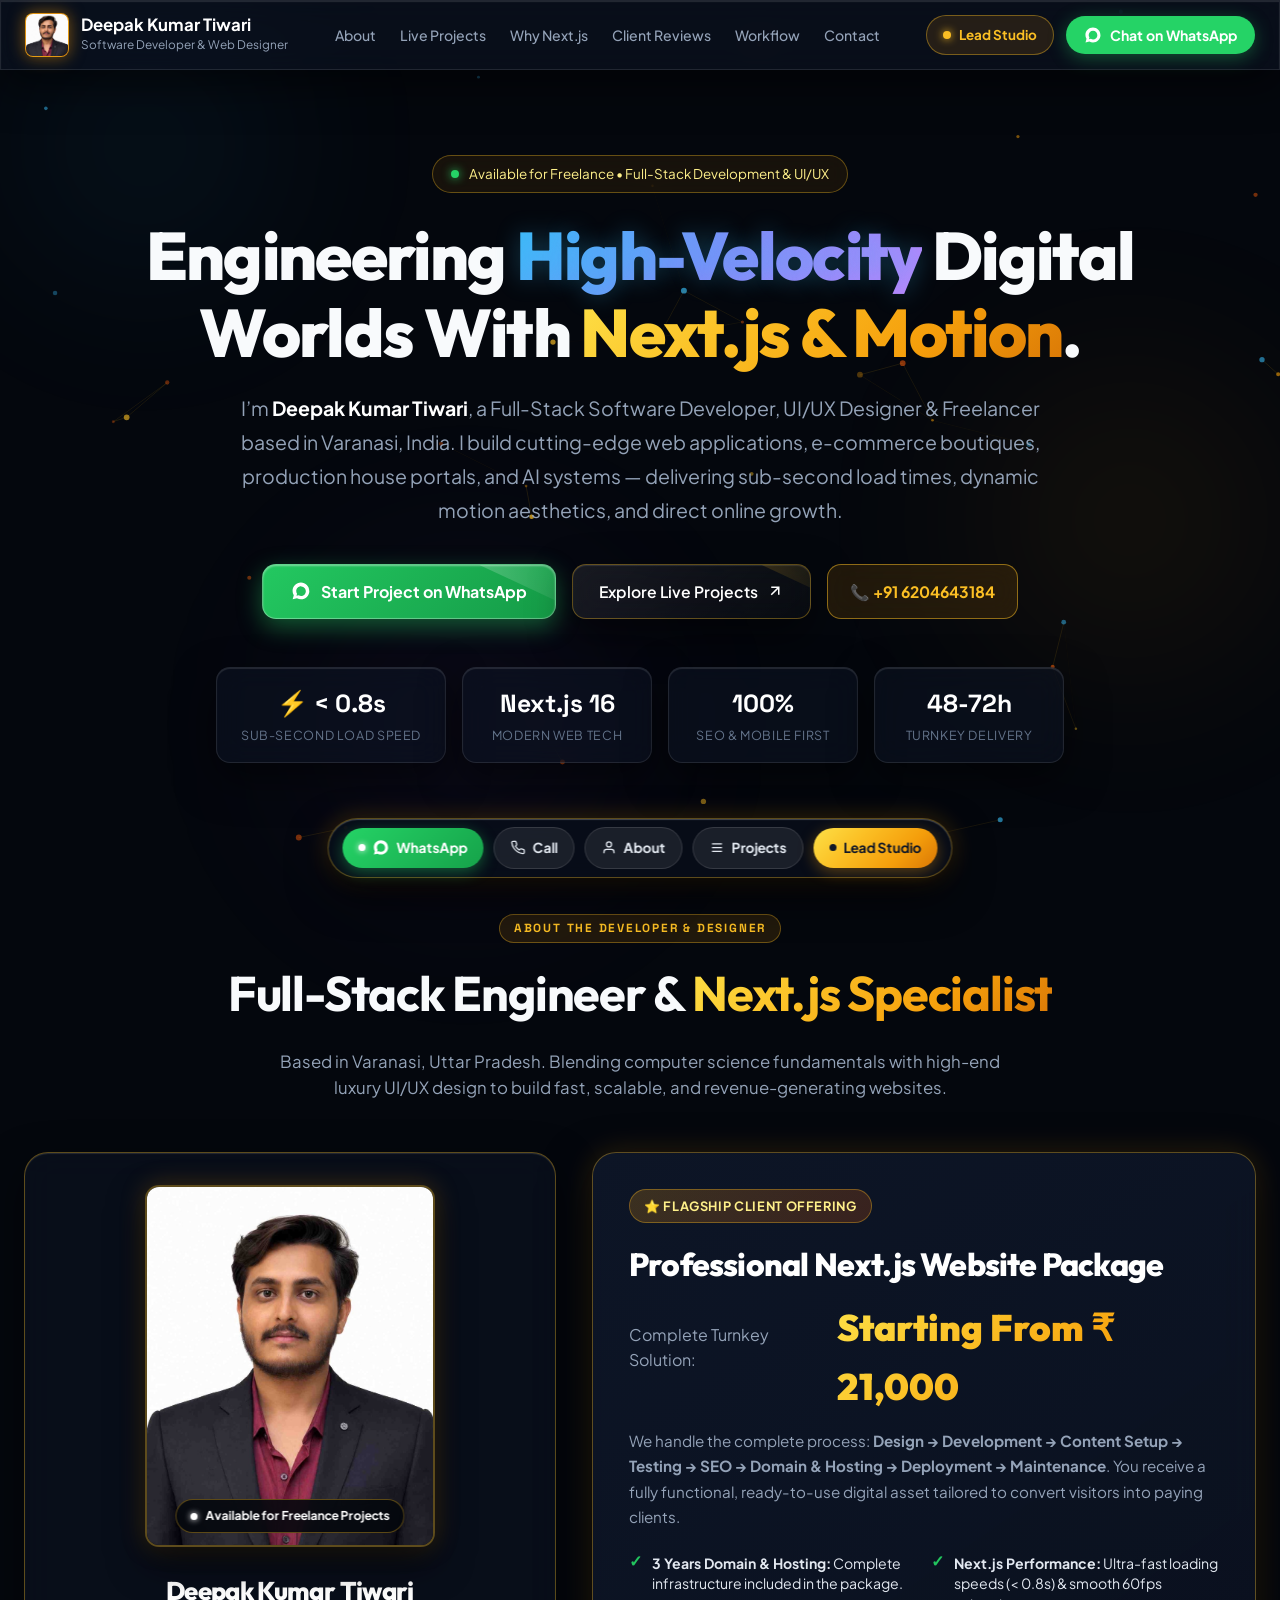
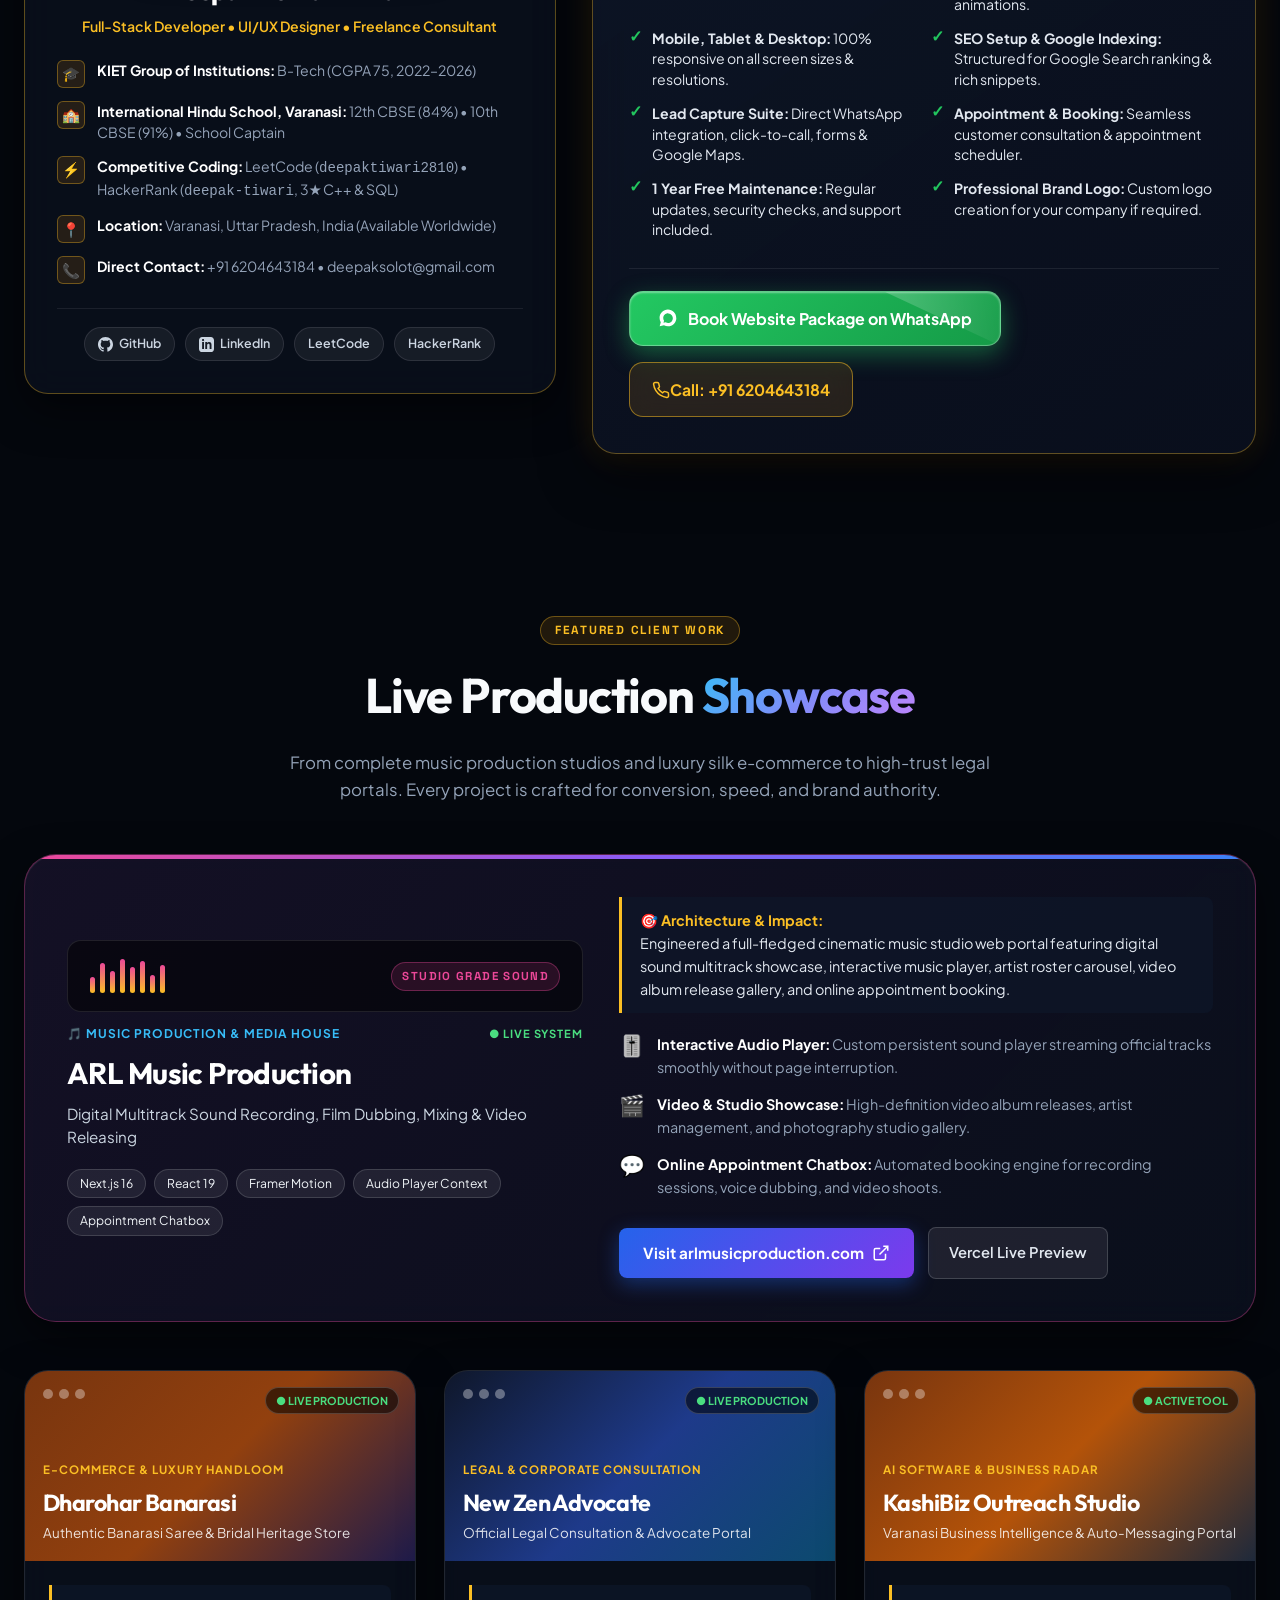
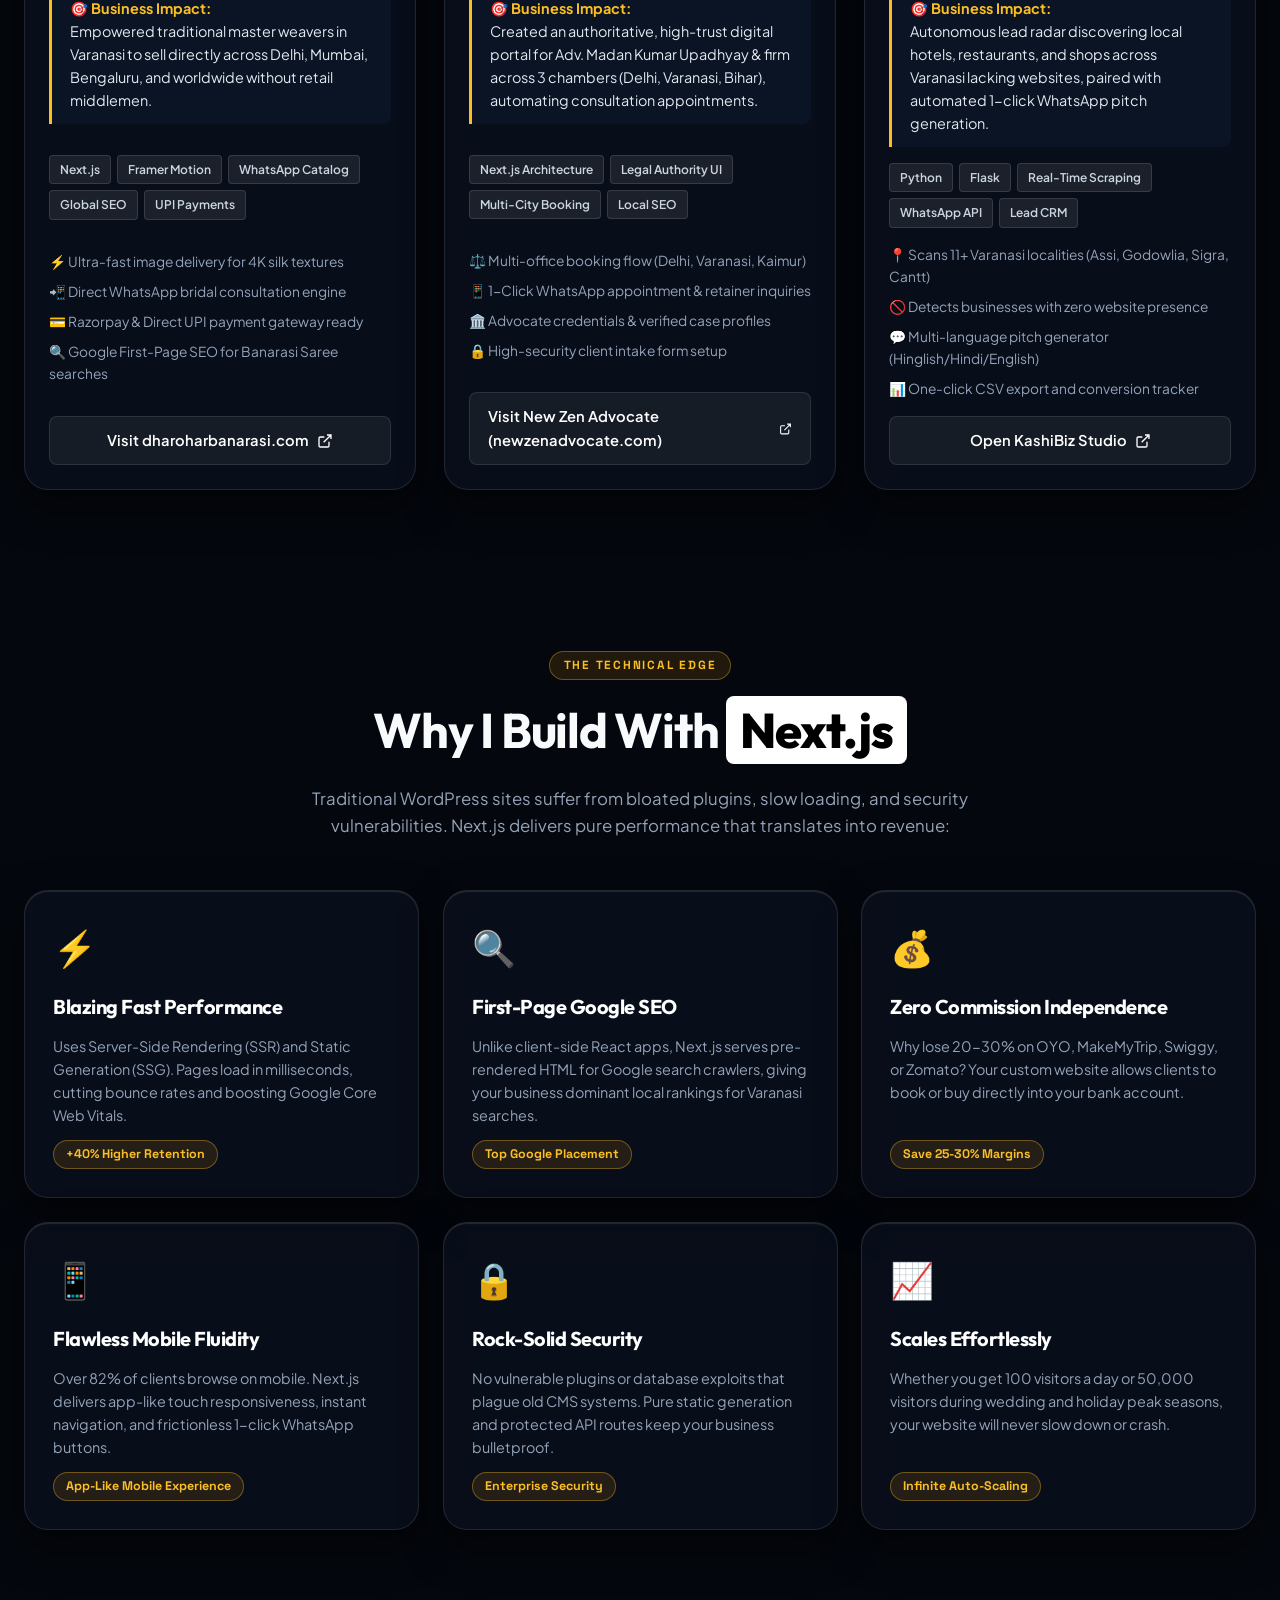
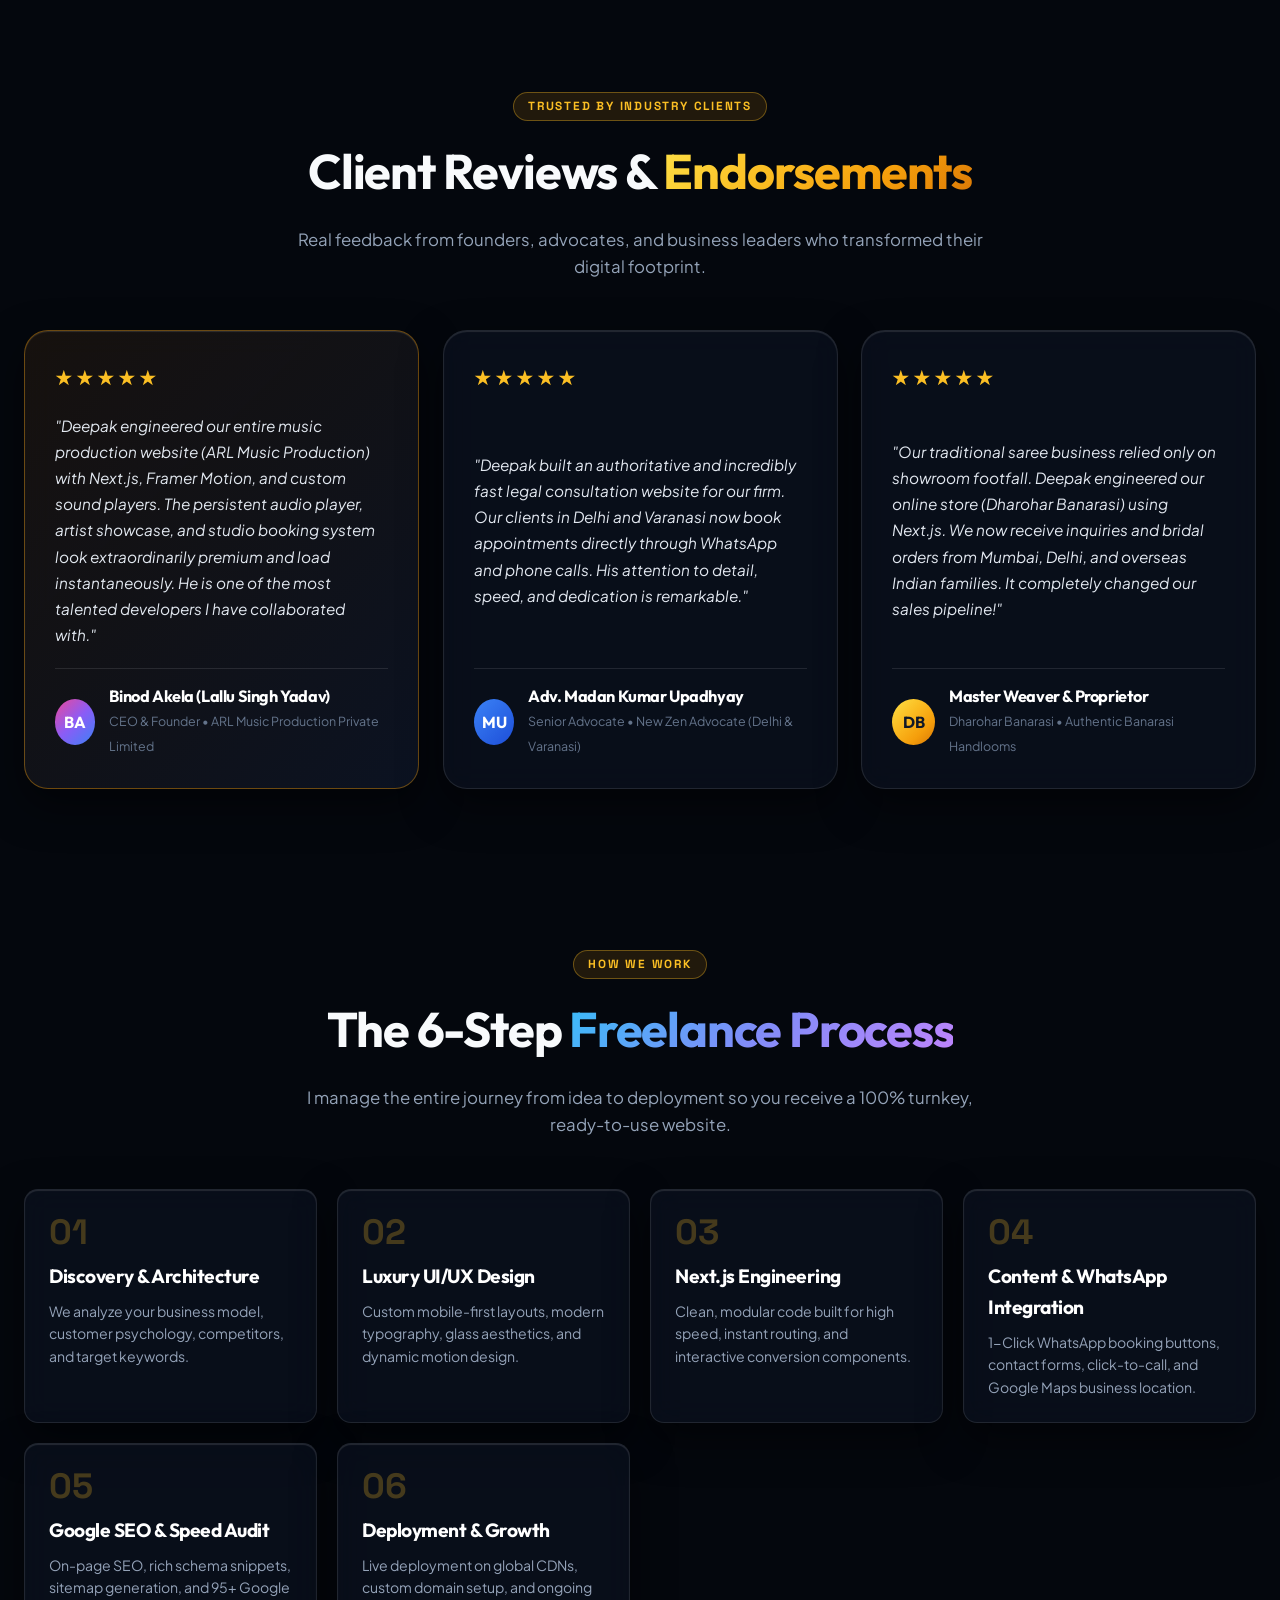
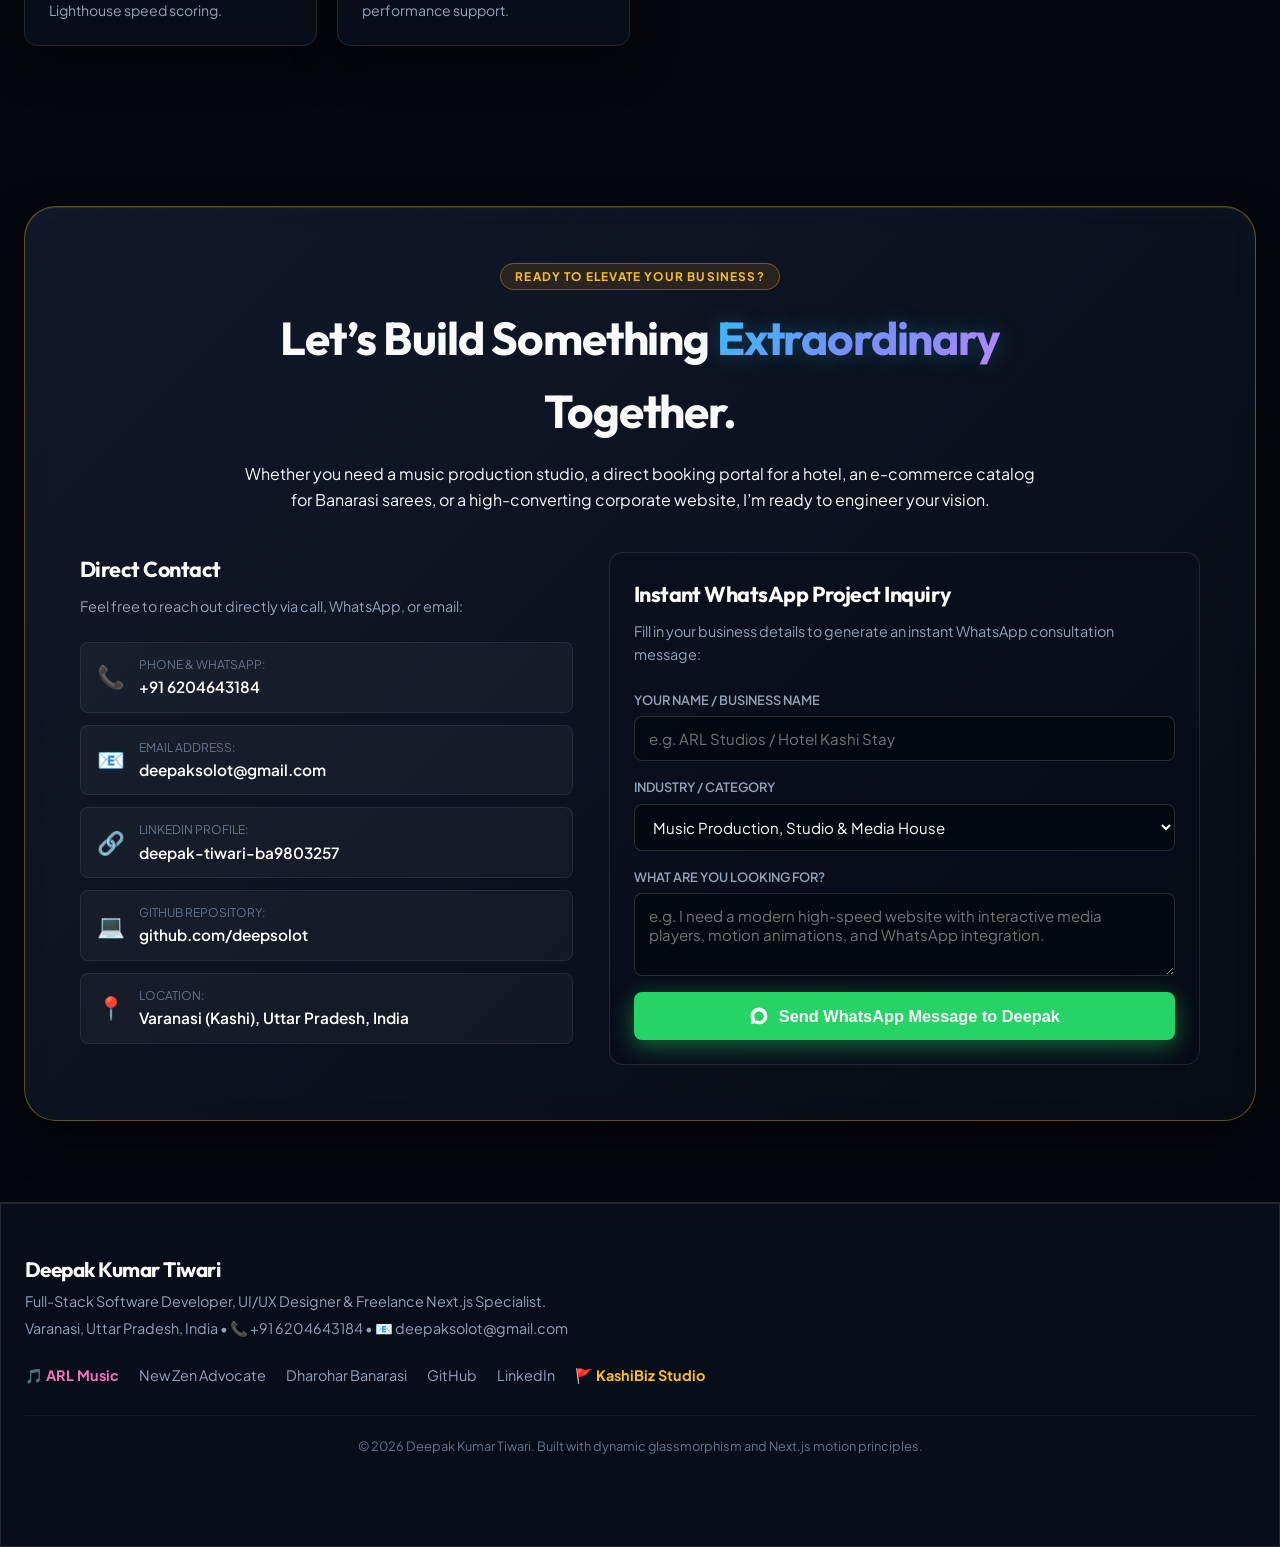
==== portfolio_standalone.html @ 71368145 "feat: add About section with real photo, credentials, and ₹21,000 Next.js package" ====
<!DOCTYPE html>
<html lang="en">
<head>
  <meta charset="UTF-8">
  <meta name="viewport" content="width=device-width, initial-scale=1.0">
  <title>Deepak Kumar Tiwari • Full-Stack Developer & UI/UX Designer | Next.js Specialist</title>
  <meta name="description" content="Portfolio of Deepak Kumar Tiwari — Full-Stack Software Developer, UI/UX Designer & Freelancer in Varanasi. Specialist in Next.js, high-performance web development, and digital business solutions.">
  <meta name="keywords" content="Deepak Kumar Tiwari, software developer Varanasi, Next.js developer Varanasi, freelance web designer Varanasi, Varanasi website maker, full stack developer UP, ARL Music Production, New Zen Advocate, Dharohar Banarasi">
  <meta name="author" content="Deepak Kumar Tiwari">
  <meta name="robots" content="index, follow, max-snippet:-1, max-image-preview:large, max-video-preview:-1">
  <meta name="google-site-verification" content="p7atH9QphN-dcbr2VA5uqg682jwG0WcnvzDrtMShBOQ" />
  <meta name="google-site-verification" content="google323487b5afd163b8" />
  <link rel="canonical" href="https://deepaktiwari-portfolio.vercel.app/portfolio">

  <!-- OpenGraph Metadata for Google, Facebook & LinkedIn -->
  <meta property="og:title" content="Deepak Kumar Tiwari • Full-Stack Developer & Next.js Specialist">
  <meta property="og:description" content="High-performance Next.js web applications, modern UI/UX design, and verified production projects including ARL Music Production, New Zen Advocate, and Dharohar Banarasi.">
  <meta property="og:url" content="https://deepaktiwari-portfolio.vercel.app/portfolio">
  <meta property="og:site_name" content="Deepak Kumar Tiwari Portfolio">
  <meta property="og:type" content="profile">
  <meta property="og:locale" content="en_IN">

  <!-- Twitter / X Card Metadata -->
  <meta name="twitter:card" content="summary_large_image">
  <meta name="twitter:title" content="Deepak Kumar Tiwari • Full-Stack Developer & UI/UX Designer">
  <meta name="twitter:description" content="Specialist in Next.js, luxury glassmorphic interfaces, and business web development in Varanasi, India.">

  <!-- Google Structured Data (JSON-LD Schema for Google Search Knowledge Graph) -->
  <script type="application/ld+json">
  {
    "@context": "https://schema.org",
    "@graph": [
      {
        "@type": "Person",
        "@id": "https://deepaktiwari-portfolio.vercel.app/#person",
        "name": "Deepak Kumar Tiwari",
        "jobTitle": "Full-Stack Software Developer & UI/UX Designer",
        "url": "https://deepaktiwari-portfolio.vercel.app/portfolio",
        "telephone": "+916204643184",
        "email": "deepaksolot@gmail.com",
        "address": {
          "@type": "PostalAddress",
          "addressLocality": "Varanasi",
          "addressRegion": "Uttar Pradesh",
          "addressCountry": "India"
        },
        "sameAs": [
          "https://github.com/deepsolot",
          "https://www.linkedin.com/in/deepak-tiwari-ba9803257/",
          "https://arlmusicproduction.com",
          "https://newzenadvocate.com"
        ],
        "knowsAbout": [
          "Next.js",
          "React",
          "TypeScript",
          "Full-Stack Development",
          "UI/UX Design",
          "Python",
          "Flask",
          "Glassmorphism UI",
          "SEO Optimization"
        ]
      },
      {
        "@type": "WebSite",
        "@id": "https://deepaktiwari-portfolio.vercel.app/#website",
        "url": "https://deepaktiwari-portfolio.vercel.app/portfolio",
        "name": "Deepak Kumar Tiwari • Official Portfolio",
        "description": "Showcase of Next.js web applications, client reviews, and freelance web design services by Deepak Kumar Tiwari.",
        "publisher": {
          "@id": "https://deepaktiwari-portfolio.vercel.app/#person"
        },
        "inLanguage": "en-IN"
      },
      {
        "@type": "ProfessionalService",
        "@id": "https://deepaktiwari-portfolio.vercel.app/#service",
        "name": "Deepak Kumar Tiwari Web Engineering Studio",
        "url": "https://deepaktiwari-portfolio.vercel.app/portfolio",
        "telephone": "+916204643184",
        "priceRange": "₹₹",
        "address": {
          "@type": "PostalAddress",
          "addressLocality": "Varanasi",
          "addressRegion": "Uttar Pradesh",
          "addressCountry": "India"
        },
        "founder": {
          "@id": "https://deepaktiwari-portfolio.vercel.app/#person"
        }
      }
    ]
  }
  </script>

  <link rel="preconnect" href="https://fonts.googleapis.com">
  <link rel="preconnect" href="https://fonts.gstatic.com" crossorigin>
  <link href="https://fonts.googleapis.com/css2?family=Outfit:wght@300;400;500;600;700;800;900&family=Plus+Jakarta+Sans:wght@300;400;500;600;700;800&family=Space+Grotesk:wght@500;700&display=swap" rel="stylesheet">
  <style>
/* ==========================================================================
   Deepak Kumar Tiwari • Ultra-Smooth Marigold & Glass Experience
   Performance Optimized (60/120fps) • Liquid Glass Buttons • Floating Dock
   ========================================================================== */

:root {
  --bg-deep: #04070d;
  --bg-glass-card: rgba(14, 21, 37, 0.55);
  --bg-glass-card-hover: rgba(20, 31, 56, 0.72);
  --border-glass: rgba(255, 255, 255, 0.1);
  --border-glass-glow: rgba(56, 189, 248, 0.35);

  /* Sacred Kashi Marigold Palette */
  --marigold-light: #fef08a;
  --marigold-gold: #fbbf24;
  --marigold-rich: #f59e0b;
  --marigold-amber: #d97706;
  --marigold-saffron: #ea580c;
  --marigold-gradient: linear-gradient(135deg, #fde047 0%, #fbbf24 35%, #f59e0b 70%, #d97706 100%);
  --marigold-glow: 0 0 25px rgba(245, 158, 11, 0.4);
  --border-marigold-glass: rgba(251, 191, 36, 0.35);

  --accent-cyan: #38bdf8;
  --accent-purple: #a855f7;
  --accent-magenta: #ec4899;
  --accent-gradient: linear-gradient(135deg, #38bdf8 0%, #818cf8 50%, #c084fc 100%);
  --accent-music: linear-gradient(135deg, #ec4899 0%, #8b5cf6 50%, #3b82f6 100%);
  --accent-wa: #25D366;
  --accent-wa-hover: #22bf5b;

  --text-main: #f8fafc;
  --text-secondary: #94a3b8;
  --text-muted: #64748b;

  --font-heading: 'Outfit', sans-serif;
  --font-body: 'Plus Jakarta Sans', sans-serif;
  --font-mono: 'Space Grotesk', sans-serif;

  --radius-sm: 8px;
  --radius-md: 14px;
  --radius-lg: 24px;
  --radius-xl: 32px;
  --radius-full: 9999px;

  --shadow-glass: 0 16px 40px rgba(0, 0, 0, 0.5), inset 0 1px 1px rgba(255, 255, 255, 0.12);
  --transition: all 0.28s cubic-bezier(0.16, 1, 0.3, 1);
}

* {
  margin: 0;
  padding: 0;
  box-sizing: border-box;
}

html {
  scroll-behavior: smooth;
}

body.luxury-dark {
  font-family: var(--font-body);
  background-color: var(--bg-deep);
  color: var(--text-main);
  line-height: 1.6;
  min-height: 100vh;
  overflow-x: hidden;
  position: relative;
  -webkit-font-smoothing: antialiased;
}

/* 1. Dynamic Canvas Background (60fps Optimized) */
#dynamic-bg-canvas {
  position: fixed;
  top: 0;
  left: 0;
  width: 100vw;
  height: 100vh;
  z-index: 1;
  pointer-events: none;
  opacity: 0.9;
  transform: translateZ(0);
}

/* Ambient Glowing Background Orbs (Subtle GPU Optimized) */
.ambient-glow {
  position: fixed;
  border-radius: 50%;
  filter: blur(80px);
  pointer-events: none;
  z-index: 0;
  opacity: 0.35;
  transform: translateZ(0);
}

.orb-cyan {
  width: 450px;
  height: 450px;
  top: -80px;
  left: -80px;
  background: radial-gradient(circle, rgba(56, 189, 248, 0.22), transparent 70%);
}

.orb-gold {
  width: 500px;
  height: 500px;
  top: 30%;
  right: -100px;
  background: radial-gradient(circle, rgba(245, 158, 11, 0.25), transparent 70%);
}

.orb-purple {
  width: 550px;
  height: 550px;
  bottom: -100px;
  left: 15%;
  background: radial-gradient(circle, rgba(168, 85, 247, 0.18), transparent 70%);
}

/* Master Glassmorphism Panel */
.glass-panel {
  background: var(--bg-glass-card);
  backdrop-filter: blur(14px);
  -webkit-backdrop-filter: blur(14px);
  border: 1px solid var(--border-glass);
  box-shadow: var(--shadow-glass);
  transition: var(--transition);
  transform: translateZ(0);
}

.glass-panel:hover {
  border-color: var(--border-marigold-glass);
}

/* 3D Tilt Target Base */
.tilt-target {
  transform-style: preserve-3d;
  will-change: transform;
}

/* Typography & Glows */
h1, h2, h3, h4 {
  font-family: var(--font-heading);
  letter-spacing: -0.025em;
  font-weight: 700;
}

.gradient-text {
  background: var(--accent-gradient);
  -webkit-background-clip: text;
  -webkit-text-fill-color: transparent;
}

.gold-text {
  background: var(--marigold-gradient);
  -webkit-background-clip: text;
  -webkit-text-fill-color: transparent;
}

.glow-text {
  text-shadow: 0 0 25px rgba(56, 189, 248, 0.3);
}

/* ==========================================================================
   HEADER NAVIGATION (FROSTED GLASS)
   ========================================================================== */

.luxury-header {
  position: sticky;
  top: 0;
  z-index: 1000;
  border-bottom: 1px solid var(--border-glass);
  padding: 12px 24px;
}

.header-container {
  max-width: 1320px;
  margin: 0 auto;
  display: flex;
  align-items: center;
  justify-content: space-between;
  gap: 16px;
}

.header-brand {
  display: flex;
  align-items: center;
  gap: 12px;
  text-decoration: none;
}

.brand-avatar-glass {
  width: 44px;
  height: 44px;
  border-radius: var(--radius-sm);
  background: linear-gradient(135deg, rgba(245, 158, 11, 0.9), rgba(217, 119, 6, 0.9));
  border: 1.5px solid var(--border-marigold-glass);
  color: #111827;
  display: flex;
  align-items: center;
  justify-content: center;
  font-weight: 900;
  font-family: var(--font-heading);
  font-size: 1.15rem;
  box-shadow: 0 0 16px rgba(245, 158, 11, 0.5);
  position: relative;
  overflow: hidden;
}

.brand-avatar-img {
  width: 100%;
  height: 100%;
  object-fit: cover;
  object-position: center 20%;
  display: block;
}

.brand-text {
  display: flex;
  flex-direction: column;
}

.brand-name {
  color: #fff;
  font-weight: 700;
  font-size: 1.05rem;
  line-height: 1.2;
}

.brand-role {
  color: var(--text-secondary);
  font-size: 0.74rem;
}

.header-nav {
  display: flex;
  align-items: center;
  gap: 24px;
}

@media (max-width: 960px) {
  .header-nav {
    display: none;
  }
}

.nav-link {
  color: var(--text-secondary);
  text-decoration: none;
  font-size: 0.88rem;
  font-weight: 500;
  transition: var(--transition);
}

.nav-link:hover {
  color: var(--marigold-gold);
}

.header-cta-group {
  display: flex;
  align-items: center;
  gap: 12px;
}

.btn-glass-tool {
  display: inline-flex;
  align-items: center;
  gap: 8px;
  background: rgba(245, 158, 11, 0.12);
  border: 1px solid rgba(251, 191, 36, 0.4);
  color: var(--marigold-gold);
  font-size: 0.84rem;
  padding: 8px 16px;
  border-radius: var(--radius-full);
  text-decoration: none;
  font-weight: 700;
  transition: var(--transition);
}

.btn-glass-tool:hover {
  background: rgba(245, 158, 11, 0.22);
  transform: translateY(-2px);
  box-shadow: 0 0 16px rgba(245, 158, 11, 0.35);
}

.pulsing-radar {
  width: 8px;
  height: 8px;
  border-radius: 50%;
  background: var(--marigold-gold);
  box-shadow: 0 0 8px var(--marigold-gold);
  animation: radarPulse 1.8s infinite;
}

@keyframes radarPulse {
  0% { transform: scale(0.9); opacity: 0.7; }
  50% { transform: scale(1.3); opacity: 1; }
  100% { transform: scale(0.9); opacity: 0.7; }
}

.btn-glass-wa {
  display: inline-flex;
  align-items: center;
  gap: 8px;
  background: var(--accent-wa);
  color: #fff;
  padding: 8px 18px;
  border-radius: var(--radius-full);
  text-decoration: none;
  font-size: 0.88rem;
  font-weight: 700;
  box-shadow: 0 4px 18px rgba(37, 211, 102, 0.35);
  transition: var(--transition);
}

.btn-glass-wa:hover {
  background: var(--accent-wa-hover);
  transform: translateY(-2px);
  box-shadow: 0 6px 22px rgba(37, 211, 102, 0.5);
}

/* ==========================================================================
   HERO SECTION
   ========================================================================== */

.hero-section {
  position: relative;
  z-index: 10;
  padding: 85px 24px 70px;
  text-align: center;
}

.hero-container {
  max-width: 1020px;
  margin: 0 auto;
}

.hero-badge-glass {
  display: inline-flex;
  align-items: center;
  gap: 10px;
  background: rgba(245, 158, 11, 0.08);
  border: 1px solid var(--border-marigold-glass);
  padding: 7px 18px;
  border-radius: var(--radius-full);
  font-size: 0.84rem;
  color: var(--marigold-light);
  margin-bottom: 24px;
  backdrop-filter: blur(10px);
}

.pulse-indicator {
  width: 8px;
  height: 8px;
  border-radius: 50%;
  background: var(--accent-wa);
  box-shadow: 0 0 10px var(--accent-wa);
  animation: pulseIndicator 1.8s infinite;
}

@keyframes pulseIndicator {
  0% { transform: scale(0.95); opacity: 0.8; }
  50% { transform: scale(1.2); opacity: 1; }
  100% { transform: scale(0.95); opacity: 0.8; }
}

.hero-title {
  font-size: clamp(2.3rem, 5.4vw, 4.2rem);
  line-height: 1.15;
  font-weight: 800;
  margin-bottom: 20px;
}

.hero-description {
  font-size: clamp(1rem, 1.8vw, 1.22rem);
  color: var(--text-secondary);
  line-height: 1.75;
  max-width: 840px;
  margin: 0 auto 36px;
}

.hero-description strong {
  color: #fff;
}

/* ==========================================================================
   LIQUID GLASS BUTTONS ("GLASS BUTTOM")
   ========================================================================== */

.hero-actions {
  display: flex;
  align-items: center;
  justify-content: center;
  flex-wrap: wrap;
  gap: 16px;
  margin-bottom: 48px;
}

.btn-primary-glass {
  position: relative;
  overflow: hidden;
  display: inline-flex;
  align-items: center;
  gap: 10px;
  background: linear-gradient(135deg, rgba(37, 211, 102, 0.95) 0%, rgba(22, 163, 74, 0.95) 100%);
  color: #fff;
  padding: 14px 28px;
  border-radius: var(--radius-md);
  font-size: 1rem;
  font-weight: 700;
  text-decoration: none;
  border: 1px solid rgba(255, 255, 255, 0.3);
  box-shadow: 0 8px 24px rgba(37, 211, 102, 0.4), inset 0 1px 2px rgba(255, 255, 255, 0.4);
  transition: var(--transition);
  cursor: pointer;
}

.btn-primary-glass::before {
  content: '';
  position: absolute;
  top: -50%;
  left: -60%;
  width: 220%;
  height: 200%;
  background: linear-gradient(60deg, transparent 30%, rgba(255, 255, 255, 0.25) 50%, transparent 70%);
  transform: rotate(25deg) translateY(-100%);
  transition: transform 0.65s cubic-bezier(0.16, 1, 0.3, 1);
  pointer-events: none;
}

.btn-primary-glass:hover {
  transform: translateY(-2px);
  box-shadow: 0 12px 30px rgba(37, 211, 102, 0.6), inset 0 1px 2px rgba(255, 255, 255, 0.6);
}

.btn-primary-glass:hover::before {
  transform: rotate(25deg) translateY(100%);
}

.btn-primary-glass:active {
  transform: translateY(0) scale(0.97);
}

.btn-secondary-glass {
  position: relative;
  overflow: hidden;
  display: inline-flex;
  align-items: center;
  gap: 8px;
  background: linear-gradient(135deg, rgba(255, 255, 255, 0.08) 0%, rgba(255, 255, 255, 0.02) 100%);
  border: 1px solid var(--border-marigold-glass);
  color: #fff;
  padding: 14px 26px;
  border-radius: var(--radius-md);
  font-size: 0.98rem;
  font-weight: 600;
  text-decoration: none;
  backdrop-filter: blur(14px);
  -webkit-backdrop-filter: blur(14px);
  box-shadow: var(--shadow-glass);
  transition: var(--transition);
  cursor: pointer;
}

.btn-secondary-glass::before {
  content: '';
  position: absolute;
  top: -50%;
  left: -60%;
  width: 220%;
  height: 200%;
  background: linear-gradient(60deg, transparent 30%, rgba(251, 191, 36, 0.2) 50%, transparent 70%);
  transform: rotate(25deg) translateY(-100%);
  transition: transform 0.65s cubic-bezier(0.16, 1, 0.3, 1);
  pointer-events: none;
}

.btn-secondary-glass:hover {
  background: rgba(251, 191, 36, 0.16);
  border-color: var(--marigold-gold);
  color: var(--marigold-light);
  transform: translateY(-2px);
  box-shadow: 0 10px 25px rgba(245, 158, 11, 0.25);
}

.btn-secondary-glass:hover::before {
  transform: rotate(25deg) translateY(100%);
}

.btn-secondary-glass:active {
  transform: translateY(0) scale(0.97);
}

.btn-call-glass {
  position: relative;
  overflow: hidden;
  display: inline-flex;
  align-items: center;
  background: rgba(245, 158, 11, 0.12);
  border: 1px solid rgba(251, 191, 36, 0.5);
  color: var(--marigold-gold);
  padding: 14px 22px;
  border-radius: var(--radius-md);
  font-size: 0.98rem;
  font-weight: 700;
  text-decoration: none;
  backdrop-filter: blur(14px);
  -webkit-backdrop-filter: blur(14px);
  transition: var(--transition);
  cursor: pointer;
}

.btn-call-glass:hover {
  background: rgba(245, 158, 11, 0.25);
  transform: translateY(-2px);
  box-shadow: var(--marigold-glow);
}

.btn-call-glass:active {
  transform: translateY(0) scale(0.97);
}

/* Hero Stats Glass Strip */
.hero-stats-glass-strip {
  display: flex;
  align-items: center;
  justify-content: center;
  flex-wrap: wrap;
  gap: 16px;
  max-width: 950px;
  margin: 0 auto;
}

.stat-glass-card {
  background: var(--bg-glass-card);
  backdrop-filter: blur(14px);
  border: 1px solid var(--border-glass);
  border-radius: var(--radius-md);
  padding: 16px 24px;
  display: flex;
  flex-direction: column;
  align-items: center;
  min-width: 190px;
  box-shadow: var(--shadow-glass);
  transition: var(--transition);
}

.stat-glass-card:hover {
  border-color: var(--border-marigold-glass);
  transform: translateY(-2px);
}

.stat-num {
  font-family: var(--font-mono);
  font-size: 1.55rem;
  font-weight: 700;
  color: #fff;
}

.stat-desc {
  font-size: 0.78rem;
  color: var(--text-muted);
  text-transform: uppercase;
  letter-spacing: 0.05em;
  margin-top: 2px;
}

/* Common Section */
.section-container {
  position: relative;
  z-index: 10;
  max-width: 1320px;
  margin: 0 auto;
  padding: 80px 24px;
}

.section-badge-center {
  text-align: center;
  margin-bottom: 12px;
}

.section-badge-center span {
  display: inline-block;
  font-size: 0.74rem;
  font-family: var(--font-mono);
  font-weight: 700;
  letter-spacing: 0.15em;
  color: var(--marigold-gold);
  background: rgba(245, 158, 11, 0.12);
  border: 1px solid var(--border-marigold-glass);
  padding: 4px 14px;
  border-radius: var(--radius-full);
}

.section-heading {
  font-size: clamp(2rem, 3.8vw, 3.1rem);
  text-align: center;
  margin-bottom: 16px;
}

.section-subheading {
  text-align: center;
  font-size: 1.05rem;
  color: var(--text-secondary);
  max-width: 720px;
  margin: 0 auto 50px;
}

/* ==========================================================================
   FLAGSHIP MUSIC PRODUCTION SHOWCASE (ARL Music Production)
   ========================================================================== */

.flagship-music-card {
  border-radius: var(--radius-xl);
  padding: clamp(26px, 4vw, 42px);
  margin-bottom: 48px;
  position: relative;
  overflow: hidden;
  border: 1px solid rgba(236, 72, 153, 0.35);
  background: linear-gradient(135deg, rgba(25, 20, 45, 0.75), rgba(12, 18, 34, 0.7));
}

.flagship-music-card::before {
  content: '';
  position: absolute;
  top: 0;
  left: 0;
  width: 100%;
  height: 4px;
  background: var(--accent-music);
}

.flagship-grid {
  display: grid;
  grid-template-columns: 1fr 1.15fr;
  gap: 36px;
  align-items: center;
}

@media (max-width: 980px) {
  .flagship-grid {
    grid-template-columns: 1fr;
  }
}

.flagship-visual {
  display: flex;
  flex-direction: column;
  gap: 12px;
}

.music-visualizer-box {
  background: rgba(0, 0, 0, 0.5);
  border: 1px solid rgba(255, 255, 255, 0.1);
  border-radius: var(--radius-md);
  padding: 18px 22px;
  display: flex;
  align-items: center;
  justify-content: space-between;
}

.equalizer-bars {
  display: flex;
  align-items: flex-end;
  gap: 5px;
  height: 34px;
}

.equalizer-bars .bar {
  width: 5px;
  background: linear-gradient(to top, var(--marigold-gold), #ec4899);
  border-radius: 3px;
  animation: equalize 1.2s infinite ease-in-out;
}

.bar-1 { height: 16px; animation-delay: 0.1s; }
.bar-2 { height: 30px; animation-delay: 0.3s; }
.bar-3 { height: 22px; animation-delay: 0.5s; }
.bar-4 { height: 34px; animation-delay: 0.2s; }
.bar-5 { height: 26px; animation-delay: 0.4s; }
.bar-6 { height: 32px; animation-delay: 0.6s; }
.bar-7 { height: 18px; animation-delay: 0.25s; }
.bar-8 { height: 28px; animation-delay: 0.45s; }

@keyframes equalize {
  0% { transform: scaleY(0.3); }
  50% { transform: scaleY(1); }
  100% { transform: scaleY(0.3); }
}

.music-badge {
  font-family: var(--font-mono);
  font-size: 0.72rem;
  letter-spacing: 0.12em;
  font-weight: 700;
  color: #ec4899;
  background: rgba(236, 72, 153, 0.15);
  border: 1px solid rgba(236, 72, 153, 0.35);
  padding: 4px 10px;
  border-radius: var(--radius-full);
}

.music-meta-tag {
  display: flex;
  align-items: center;
  justify-content: space-between;
  font-size: 0.75rem;
  font-weight: 700;
  color: #38bdf8;
  letter-spacing: 0.08em;
}

.live-pulse-badge {
  color: #4ade80;
  font-size: 0.7rem;
}

.flagship-visual h3 {
  font-size: 1.85rem;
  color: #fff;
  line-height: 1.2;
}

.music-tagline {
  font-size: 0.95rem;
  color: #cbd5e1;
  line-height: 1.5;
}

.audio-feature-chips {
  display: flex;
  flex-wrap: wrap;
  gap: 8px;
  margin-top: 8px;
}

.audio-feature-chips .chip {
  background: rgba(255, 255, 255, 0.08);
  border: 1px solid rgba(255, 255, 255, 0.14);
  font-size: 0.76rem;
  color: #f1f5f9;
  padding: 4px 12px;
  border-radius: var(--radius-full);
}

.flagship-content {
  display: flex;
  flex-direction: column;
  gap: 20px;
}

.project-impact-glass {
  background: rgba(15, 23, 42, 0.65);
  border-left: 3px solid var(--marigold-gold);
  padding: 12px 18px;
  border-radius: 0 var(--radius-sm) var(--radius-sm) 0;
  font-size: 0.9rem;
  color: #e2e8f0;
}

.project-impact-glass strong {
  color: var(--marigold-gold);
}

.flagship-bullets {
  display: flex;
  flex-direction: column;
  gap: 14px;
}

.bullet-item {
  display: flex;
  align-items: flex-start;
  gap: 12px;
  font-size: 0.9rem;
  color: var(--text-secondary);
}

.bullet-item strong {
  color: #fff;
}

.b-icon {
  font-size: 1.3rem;
  line-height: 1.2;
}

.flagship-links {
  display: flex;
  align-items: center;
  flex-wrap: wrap;
  gap: 14px;
  margin-top: 8px;
}

.btn-flagship-live {
  display: inline-flex;
  align-items: center;
  gap: 8px;
  background: linear-gradient(135deg, #2563eb, #7c3aed);
  color: #fff;
  padding: 13px 24px;
  border-radius: var(--radius-sm);
  font-weight: 700;
  font-size: 0.95rem;
  text-decoration: none;
  box-shadow: 0 6px 20px rgba(37, 99, 235, 0.4);
  transition: var(--transition);
}

.btn-flagship-live:hover {
  transform: translateY(-2px);
  box-shadow: 0 10px 28px rgba(37, 99, 235, 0.6);
}

.btn-flagship-sub {
  display: inline-flex;
  align-items: center;
  background: rgba(255, 255, 255, 0.08);
  border: 1px solid rgba(255, 255, 255, 0.16);
  color: #e2e8f0;
  padding: 13px 20px;
  border-radius: var(--radius-sm);
  font-weight: 600;
  font-size: 0.92rem;
  text-decoration: none;
  transition: var(--transition);
}

.btn-flagship-sub:hover {
  background: rgba(255, 255, 255, 0.16);
  color: #fff;
}

/* ==========================================================================
   PROJECTS GRID
   ========================================================================== */

.projects-grid {
  display: grid;
  grid-template-columns: repeat(auto-fit, minmax(360px, 1fr));
  gap: 28px;
}

.project-card {
  border-radius: var(--radius-lg);
  overflow: hidden;
  display: flex;
  flex-direction: column;
}

.project-card:hover {
  border-color: var(--border-marigold-glass);
}

.project-preview-mockup {
  height: 190px;
  padding: 18px;
  position: relative;
  display: flex;
  flex-direction: column;
  justify-content: space-between;
  overflow: hidden;
}

.banner-saree {
  background: linear-gradient(135deg, #78350f, #92400e, #1e1b4b);
}

.banner-law {
  background: linear-gradient(135deg, #0f172a, #1e3a8a, #0c4a6e);
}

.banner-kashi {
  background: linear-gradient(135deg, #78350f, #b45309, #1e293b);
}

.browser-dots {
  display: flex;
  gap: 6px;
}

.browser-dots span {
  width: 10px;
  height: 10px;
  border-radius: 50%;
  background: rgba(255, 255, 255, 0.35);
}

.mockup-content h3 {
  font-size: 1.45rem;
  color: #fff;
  margin-top: 4px;
}

.mockup-content p {
  font-size: 0.84rem;
  color: rgba(255, 255, 255, 0.85);
}

.project-category-tag {
  font-size: 0.72rem;
  font-weight: 700;
  text-transform: uppercase;
  letter-spacing: 0.08em;
  color: var(--marigold-gold);
}

.live-status-pill {
  position: absolute;
  top: 16px;
  right: 16px;
  background: rgba(0, 0, 0, 0.55);
  backdrop-filter: blur(8px);
  border: 1px solid rgba(255, 255, 255, 0.18);
  font-size: 0.68rem;
  font-weight: 700;
  color: #4ade80;
  padding: 4px 10px;
  border-radius: var(--radius-full);
}

.project-body {
  padding: 24px;
  display: flex;
  flex-direction: column;
  gap: 16px;
  flex-grow: 1;
  justify-content: space-between;
}

.tech-tags {
  display: flex;
  flex-wrap: wrap;
  gap: 6px;
}

.tag {
  background: rgba(255, 255, 255, 0.08);
  border: 1px solid rgba(255, 255, 255, 0.12);
  color: #cbd5e1;
  font-size: 0.75rem;
  font-weight: 600;
  padding: 4px 10px;
  border-radius: 4px;
}

.project-features ul {
  list-style: none;
  display: flex;
  flex-direction: column;
  gap: 8px;
  font-size: 0.86rem;
  color: var(--text-secondary);
}

.btn-live-link {
  display: inline-flex;
  align-items: center;
  justify-content: center;
  gap: 8px;
  width: 100%;
  background: rgba(255, 255, 255, 0.06);
  border: 1px solid var(--border-glass);
  color: #fff;
  padding: 12px 18px;
  border-radius: var(--radius-sm);
  text-decoration: none;
  font-weight: 600;
  font-size: 0.92rem;
  transition: var(--transition);
}

.btn-live-link:hover {
  background: rgba(245, 158, 11, 0.15);
  border-color: var(--marigold-gold);
  color: var(--marigold-light);
}

/* ==========================================================================
   WHY NEXT.JS
   ========================================================================== */

.nextjs-badge-glass {
  background: #fff;
  color: #000;
  padding: 3px 14px;
  border-radius: var(--radius-sm);
  font-weight: 800;
}

.benefits-grid {
  display: grid;
  grid-template-columns: repeat(auto-fit, minmax(320px, 1fr));
  gap: 24px;
}

.benefit-card {
  border-radius: var(--radius-lg);
  padding: 28px;
  display: flex;
  flex-direction: column;
  gap: 12px;
}

.benefit-card:hover {
  border-color: var(--border-marigold-glass);
}

.benefit-icon {
  font-size: 2.2rem;
  margin-bottom: 4px;
}

.benefit-card h3 {
  font-size: 1.25rem;
  color: #fff;
}

.benefit-card p {
  font-size: 0.9rem;
  color: var(--text-secondary);
  line-height: 1.6;
  flex-grow: 1;
}

.benefit-metric {
  align-self: flex-start;
  font-family: var(--font-mono);
  font-size: 0.78rem;
  font-weight: 700;
  color: var(--marigold-gold);
  background: rgba(245, 158, 11, 0.12);
  border: 1px solid var(--border-marigold-glass);
  padding: 4px 12px;
  border-radius: var(--radius-full);
}

/* ==========================================================================
   TESTIMONIALS
   ========================================================================== */

.testimonials-grid {
  display: grid;
  grid-template-columns: repeat(auto-fit, minmax(340px, 1fr));
  gap: 24px;
}

.testimonial-card {
  border-radius: var(--radius-lg);
  padding: 30px;
  display: flex;
  flex-direction: column;
  justify-content: space-between;
  gap: 20px;
}

.testimonial-card:hover {
  border-color: var(--border-marigold-glass);
}

.highlight-testimonial {
  border-color: rgba(245, 158, 11, 0.4);
  background: linear-gradient(135deg, rgba(35, 25, 15, 0.6), rgba(16, 25, 45, 0.65));
}

.testimonial-stars {
  color: var(--marigold-gold);
  font-size: 1.25rem;
  letter-spacing: 3px;
}

.testimonial-quote {
  font-size: 0.96rem;
  color: #e2e8f0;
  line-height: 1.7;
  font-style: italic;
}

.testimonial-author {
  display: flex;
  align-items: center;
  gap: 14px;
  border-top: 1px solid rgba(255, 255, 255, 0.1);
  padding-top: 18px;
}

.author-avatar {
  width: 46px;
  height: 46px;
  border-radius: 50%;
  background: linear-gradient(135deg, #3b82f6, #1d4ed8);
  color: #fff;
  display: flex;
  align-items: center;
  justify-content: center;
  font-weight: 700;
  font-size: 1rem;
  font-family: var(--font-heading);
}

.music-avatar {
  background: var(--accent-music);
  color: #fff;
}

.gold-avatar {
  background: var(--marigold-gradient);
  color: #111827;
}

.testimonial-author h4 {
  font-size: 1.02rem;
  color: #fff;
  line-height: 1.2;
}

.testimonial-author span {
  font-size: 0.78rem;
  color: var(--text-muted);
}

/* ==========================================================================
   WORKFLOW STEPS
   ========================================================================== */

.process-steps {
  display: grid;
  grid-template-columns: repeat(auto-fit, minmax(280px, 1fr));
  gap: 20px;
}

.step-card {
  border-radius: var(--radius-md);
  padding: 24px;
}

.step-card:hover {
  border-color: var(--border-marigold-glass);
}

.step-num {
  font-family: var(--font-mono);
  font-size: 2.2rem;
  font-weight: 800;
  color: rgba(251, 191, 36, 0.25);
  line-height: 1;
  display: block;
  margin-bottom: 12px;
}

.step-card h4 {
  font-size: 1.2rem;
  color: #fff;
  margin-bottom: 8px;
}

.step-card p {
  font-size: 0.88rem;
  color: var(--text-secondary);
  line-height: 1.6;
}

/* ==========================================================================
   CONTACT SECTION
   ========================================================================== */

.contact-card-glass {
  border-radius: var(--radius-xl);
  padding: clamp(30px, 5vw, 55px);
  border: 1px solid var(--border-marigold-glass);
  background: linear-gradient(135deg, rgba(20, 28, 48, 0.85), rgba(8, 12, 22, 0.85));
}

.contact-header {
  text-align: center;
  max-width: 800px;
  margin: 0 auto 40px;
}

.contact-header h2 {
  font-size: clamp(2rem, 3.6vw, 2.9rem);
  margin: 14px 0 12px;
}

.badge-pro-glass {
  font-size: 0.74rem;
  font-weight: 700;
  letter-spacing: 0.1em;
  color: var(--marigold-gold);
  background: rgba(245, 158, 11, 0.12);
  border: 1px solid var(--border-marigold-glass);
  padding: 5px 14px;
  border-radius: var(--radius-full);
}

.contact-grid {
  display: grid;
  grid-template-columns: 1fr 1.2fr;
  gap: 36px;
}

@media (max-width: 900px) {
  .contact-grid {
    grid-template-columns: 1fr;
  }
}

.contact-details-box h3, .quick-inquiry-box-glass h3 {
  font-size: 1.35rem;
  color: #fff;
  margin-bottom: 8px;
}

.contact-details-box p, .quick-inquiry-box-glass p {
  font-size: 0.9rem;
  color: var(--text-secondary);
  margin-bottom: 24px;
}

.contact-item-glass {
  display: flex;
  align-items: center;
  gap: 14px;
  background: rgba(255, 255, 255, 0.04);
  border: 1px solid rgba(255, 255, 255, 0.08);
  padding: 12px 16px;
  border-radius: var(--radius-sm);
  margin-bottom: 12px;
  transition: var(--transition);
}

.contact-item-glass:hover {
  background: rgba(251, 191, 36, 0.1);
  border-color: var(--marigold-gold);
}

.c-icon {
  font-size: 1.4rem;
}

.c-label {
  display: block;
  font-size: 0.75rem;
  color: var(--text-muted);
  text-transform: uppercase;
}

.c-value {
  color: #fff;
  font-size: 0.96rem;
  font-weight: 600;
  text-decoration: none;
}

.c-value:hover {
  color: var(--marigold-gold);
}

.quick-inquiry-box-glass {
  background: rgba(10, 15, 28, 0.55);
  border: 1px solid rgba(255, 255, 255, 0.1);
  border-radius: var(--radius-md);
  padding: 24px;
}

.form-group-glass {
  display: flex;
  flex-direction: column;
  gap: 6px;
  margin-bottom: 16px;
}

.form-group-glass label {
  font-size: 0.8rem;
  font-weight: 600;
  color: var(--text-secondary);
  text-transform: uppercase;
}

.form-group-glass input, .custom-select-glass, .form-group-glass textarea {
  background: rgba(3, 6, 12, 0.6);
  border: 1px solid rgba(255, 255, 255, 0.14);
  color: #fff;
  padding: 12px 14px;
  border-radius: var(--radius-sm);
  font-family: inherit;
  font-size: 0.94rem;
  outline: none;
  transition: var(--transition);
}

.form-group-glass input:focus, .custom-select-glass:focus, .form-group-glass textarea:focus {
  border-color: var(--marigold-gold);
  box-shadow: 0 0 0 3px rgba(245, 158, 11, 0.25);
}

.btn-whatsapp-inquiry-glass {
  width: 100%;
  display: flex;
  align-items: center;
  justify-content: center;
  gap: 10px;
  background: var(--accent-wa);
  color: #fff;
  padding: 14px;
  border-radius: var(--radius-sm);
  border: none;
  font-size: 1.02rem;
  font-weight: 700;
  cursor: pointer;
  box-shadow: 0 6px 22px rgba(37, 211, 102, 0.45);
  transition: var(--transition);
}

.btn-whatsapp-inquiry-glass:hover {
  background: var(--accent-wa-hover);
  transform: translateY(-2px);
  box-shadow: 0 10px 30px rgba(37, 211, 102, 0.6);
}

/* ==========================================================================
   FLOATING GLASS BOTTOM DOCK ("GLASS BUTTOM")
   ========================================================================== */

.floating-glass-dock {
  position: fixed;
  bottom: 22px;
  left: 50%;
  transform: translateX(-50%);
  z-index: 999;
  width: auto;
  max-width: 90vw;
}

.dock-container {
  display: flex;
  align-items: center;
  gap: 10px;
  padding: 8px 14px;
  border-radius: var(--radius-full);
  background: rgba(8, 14, 26, 0.88);
  backdrop-filter: blur(20px);
  -webkit-backdrop-filter: blur(20px);
  border: 1px solid var(--border-marigold-glass);
  box-shadow: 0 16px 40px rgba(0, 0, 0, 0.75), 0 0 25px rgba(245, 158, 11, 0.25), inset 0 1px 1px rgba(255, 255, 255, 0.25);
}

.dock-btn {
  position: relative;
  overflow: hidden;
  display: inline-flex;
  align-items: center;
  gap: 7px;
  padding: 9px 16px;
  border-radius: var(--radius-full);
  text-decoration: none;
  font-size: 0.86rem;
  font-weight: 700;
  transition: var(--transition);
  white-space: nowrap;
  cursor: pointer;
}

.dock-btn:active {
  transform: translateY(0) scale(0.94);
}

.dock-btn-wa {
  background: linear-gradient(135deg, #25D366 0%, #16a34a 100%);
  color: #fff;
  box-shadow: 0 4px 15px rgba(37, 211, 102, 0.4);
}

.dock-btn-wa:hover {
  transform: translateY(-2px);
  box-shadow: 0 6px 20px rgba(37, 211, 102, 0.6);
}

.dock-pulse-dot {
  width: 7px;
  height: 7px;
  border-radius: 50%;
  background: #fff;
  box-shadow: 0 0 6px #fff;
  animation: pulseIndicator 1.8s infinite;
}

.dock-btn-call {
  background: rgba(255, 255, 255, 0.08);
  border: 1px solid rgba(255, 255, 255, 0.12);
  color: #e2e8f0;
}

.dock-btn-call:hover {
  background: rgba(255, 255, 255, 0.18);
  color: #fff;
  transform: translateY(-2px);
}

.dock-btn-projects {
  background: rgba(255, 255, 255, 0.08);
  border: 1px solid rgba(255, 255, 255, 0.12);
  color: #e2e8f0;
}

.dock-btn-projects:hover {
  background: rgba(251, 191, 36, 0.18);
  color: var(--marigold-gold);
  border-color: var(--border-marigold-glass);
  transform: translateY(-2px);
}

.dock-btn-marigold {
  background: var(--marigold-gradient);
  color: #111827;
  box-shadow: 0 4px 15px rgba(245, 158, 11, 0.35);
}

.dock-btn-marigold:hover {
  transform: translateY(-2px);
  box-shadow: var(--marigold-glow);
}

.marigold-gem {
  width: 7px;
  height: 7px;
  border-radius: 50%;
  background: #111827;
}

@media (max-width: 580px) {
  .floating-glass-dock {
    bottom: 12px;
    width: 95vw;
  }
  .dock-container {
    padding: 6px 8px;
    gap: 6px;
    justify-content: space-around;
    width: 100%;
  }
  .dock-btn {
    padding: 7px 11px;
    font-size: 0.78rem;
    gap: 5px;
  }
}

/* ==========================================================================
   FOOTER
   ========================================================================== */

.luxury-footer {
  border-top: 1px solid var(--border-glass);
  padding: 50px 24px 90px; /* Extra bottom padding for floating dock */
}

.footer-container {
  max-width: 1320px;
  margin: 0 auto 28px;
  display: flex;
  justify-content: space-between;
  align-items: center;
  flex-wrap: wrap;
  gap: 24px;
}

.footer-left h3 {
  font-size: 1.3rem;
  color: #fff;
  margin-bottom: 4px;
}

.footer-left p {
  font-size: 0.9rem;
  color: var(--text-secondary);
}

.footer-sub {
  font-size: 0.78rem;
  color: var(--text-muted);
  margin-top: 4px;
}

.footer-right {
  display: flex;
  align-items: center;
  flex-wrap: wrap;
  gap: 20px;
}

.footer-right a {
  color: var(--text-secondary);
  text-decoration: none;
  font-size: 0.9rem;
  transition: var(--transition);
}

.footer-right a:hover {
  color: #fff;
}

.music-link {
  color: #f472b6 !important;
  font-weight: 700;
}

.gold-link {
  color: var(--marigold-gold) !important;
  font-weight: 700;
}

.footer-bottom {
  max-width: 1320px;
  margin: 0 auto;
  border-top: 1px solid rgba(255, 255, 255, 0.06);
  padding-top: 20px;
  text-align: center;
  font-size: 0.8rem;
  color: var(--text-muted);
}

/* ==========================================================================
   ABOUT SECTION & PROFESSIONAL PROFILE
   ========================================================================== */

.about-grid {
  display: grid;
  grid-template-columns: 1fr 1.25fr;
  gap: 36px;
  align-items: start;
  margin-top: 40px;
}

@media (max-width: 992px) {
  .about-grid {
    grid-template-columns: 1fr;
  }
}

.about-profile-card {
  padding: 32px;
  border-radius: var(--radius-lg);
  border: 1px solid var(--border-marigold-glass);
  background: var(--bg-glass-card);
  backdrop-filter: blur(16px);
  -webkit-backdrop-filter: blur(16px);
  box-shadow: var(--shadow-glass);
  position: relative;
  overflow: hidden;
}

.about-photo-wrapper {
  position: relative;
  width: 100%;
  max-width: 290px;
  margin: 0 auto 24px;
  border-radius: var(--radius-md);
  overflow: hidden;
  box-shadow: 0 16px 36px rgba(0, 0, 0, 0.6), 0 0 25px rgba(245, 158, 11, 0.25);
  border: 2px solid var(--border-marigold-glass);
}

.about-photo {
  width: 100%;
  height: auto;
  aspect-ratio: 4/5;
  object-fit: cover;
  object-position: center 15%;
  display: block;
  transition: transform 0.5s ease;
}

.about-photo-wrapper:hover .about-photo {
  transform: scale(1.03);
}

.about-status-badge {
  position: absolute;
  bottom: 12px;
  left: 50%;
  transform: translateX(-50%);
  background: rgba(4, 7, 13, 0.88);
  border: 1px solid var(--border-marigold-glass);
  backdrop-filter: blur(12px);
  padding: 6px 14px;
  border-radius: var(--radius-full);
  display: flex;
  align-items: center;
  gap: 8px;
  font-size: 0.76rem;
  font-weight: 700;
  color: #fff;
  white-space: nowrap;
}

.about-info-header {
  text-align: center;
  margin-bottom: 22px;
}

.about-name {
  font-size: 1.6rem;
  font-weight: 800;
  color: #fff;
  margin-bottom: 4px;
}

.about-role-tag {
  color: var(--marigold-gold);
  font-size: 0.88rem;
  font-weight: 600;
}

.about-meta-list {
  display: flex;
  flex-direction: column;
  gap: 13px;
  margin-bottom: 24px;
}

.about-meta-item {
  display: flex;
  align-items: flex-start;
  gap: 12px;
  font-size: 0.88rem;
  color: var(--text-secondary);
  line-height: 1.5;
}

.about-meta-item strong {
  color: #fff;
}

.about-meta-icon {
  width: 28px;
  height: 28px;
  border-radius: 6px;
  background: rgba(245, 158, 11, 0.12);
  border: 1px solid rgba(251, 191, 36, 0.35);
  display: flex;
  align-items: center;
  justify-content: center;
  flex-shrink: 0;
  color: var(--marigold-gold);
  font-size: 0.9rem;
}

.about-social-row {
  display: flex;
  align-items: center;
  justify-content: center;
  flex-wrap: wrap;
  gap: 10px;
  padding-top: 18px;
  border-top: 1px solid rgba(255, 255, 255, 0.08);
}

.social-pill {
  display: inline-flex;
  align-items: center;
  gap: 6px;
  padding: 6px 13px;
  border-radius: var(--radius-full);
  background: rgba(255, 255, 255, 0.06);
  border: 1px solid rgba(255, 255, 255, 0.1);
  color: #cbd5e1;
  text-decoration: none;
  font-size: 0.78rem;
  font-weight: 600;
  transition: var(--transition);
}

.social-pill:hover {
  background: rgba(245, 158, 11, 0.18);
  border-color: var(--marigold-gold);
  color: #fff;
  transform: translateY(-2px);
}

/* Package Card */
.package-offer-card {
  padding: 36px;
  border-radius: var(--radius-lg);
  border: 1px solid var(--border-marigold-glass);
  background: linear-gradient(145deg, rgba(16, 25, 45, 0.8) 0%, rgba(10, 16, 30, 0.9) 100%);
  backdrop-filter: blur(18px);
  -webkit-backdrop-filter: blur(18px);
  box-shadow: 0 20px 50px rgba(0, 0, 0, 0.6), 0 0 30px rgba(245, 158, 11, 0.18);
  position: relative;
}

.package-ribbon {
  display: inline-flex;
  align-items: center;
  gap: 6px;
  padding: 6px 14px;
  border-radius: var(--radius-full);
  background: linear-gradient(135deg, rgba(245, 158, 11, 0.2), rgba(234, 88, 12, 0.2));
  border: 1px solid var(--border-marigold-glass);
  color: var(--marigold-light);
  font-size: 0.8rem;
  font-weight: 700;
  text-transform: uppercase;
  letter-spacing: 0.05em;
  margin-bottom: 16px;
}

.package-title {
  font-size: 2rem;
  font-weight: 800;
  color: #fff;
  margin-bottom: 8px;
}

.package-price-wrap {
  display: flex;
  align-items: baseline;
  gap: 10px;
  margin-bottom: 12px;
}

.package-price-label {
  font-size: 1rem;
  color: var(--text-secondary);
}

.package-price-amount {
  font-size: 2.3rem;
  font-weight: 900;
  font-family: var(--font-heading);
  background: var(--marigold-gradient);
  -webkit-background-clip: text;
  -webkit-text-fill-color: transparent;
}

.package-desc {
  font-size: 0.95rem;
  color: var(--text-secondary);
  line-height: 1.65;
  margin-bottom: 24px;
}

.package-features-grid {
  display: grid;
  grid-template-columns: 1fr 1fr;
  gap: 14px;
  margin: 24px 0;
}

@media (max-width: 680px) {
  .package-features-grid {
    grid-template-columns: 1fr;
  }
}

.package-feature-item {
  display: flex;
  align-items: flex-start;
  gap: 10px;
  font-size: 0.88rem;
  color: #e2e8f0;
  line-height: 1.45;
}

.feature-check {
  color: #22c55e;
  font-weight: 800;
  font-size: 1rem;
  line-height: 1;
  flex-shrink: 0;
}

.package-cta-group {
  display: flex;
  align-items: center;
  flex-wrap: wrap;
  gap: 16px;
  margin-top: 28px;
  padding-top: 22px;
  border-top: 1px solid rgba(255, 255, 255, 0.08);
}

</style>
</head>
<body class="luxury-dark glass-experience">
  <!-- Dynamic Interactive Particle Constellation Canvas -->
  <canvas id="dynamic-bg-canvas"></canvas>

  <!-- Ambient Glowing Aura Orbs -->
  <div class="ambient-glow orb-cyan"></div>
  <div class="ambient-glow orb-gold"></div>
  <div class="ambient-glow orb-purple"></div>

  <!-- Glass Floating Header -->
  <header class="luxury-header glass-panel">
    <div class="header-container">
      <a href="/portfolio" class="header-brand">
        <div class="brand-avatar-glass">
          <img src="[data-uri]" alt="Deepak Kumar Tiwari" class="brand-avatar-img">
        </div>
        <div class="brand-text">
          <span class="brand-name">Deepak Kumar Tiwari</span>
          <span class="brand-role">Software Developer & Web Designer</span>
        </div>
      </a>

      <nav class="header-nav">
        <a href="#about" class="nav-link">About</a>
        <a href="#projects" class="nav-link">Live Projects</a>
        <a href="#why-nextjs" class="nav-link">Why Next.js</a>
        <a href="#testimonials" class="nav-link">Client Reviews</a>
        <a href="#process" class="nav-link">Workflow</a>
        <a href="#contact" class="nav-link">Contact</a>
      </nav>

      <div class="header-cta-group">
        <a href="/" class="btn-glass-tool" title="Open Varanasi Lead Radar & Outreach Studio">
          <span class="pulsing-radar"></span>
          <span>Lead Studio</span>
        </a>
        <a href="https://wa.me/916204643184?text=Hi%20Deepak%2C%20I%20saw%20your%20portfolio%20and%20would%20like%20to%20discuss%20a%20website%20for%20my%20business!" target="_blank" class="btn-glass-wa">
          <svg width="18" height="18" viewBox="0 0 24 24" fill="currentColor"><path d="M12.031 6.172c-3.181 0-5.767 2.586-5.768 5.766-.001 1.298.38 2.27 1.019 3.287l-.711 2.598 2.664-.699c.969.586 1.761.88 2.796.88 3.179 0 5.767-2.587 5.767-5.766.001-3.187-2.575-5.766-5.767-5.766zm9.969 5.766c0 5.518-4.482 10-10 10-1.745 0-3.385-.453-4.819-1.246l-5.181 1.308 1.332-4.862c-.911-1.503-1.432-3.268-1.432-5.2 0-5.518 4.482-10 10-10 5.518 0 10 4.482 10 10z"/></svg>
          <span>Chat on WhatsApp</span>
        </a>
      </div>
    </div>
  </header>

  <!-- Hero Section with Motion Glass Aura -->
  <section class="hero-section" id="hero">
    <div class="hero-container">
      <div class="hero-badge-glass">
        <span class="pulse-indicator"></span>
        <span>Available for Freelance • Full-Stack Development & UI/UX</span>
      </div>

      <h1 class="hero-title">
        Engineering <span class="gradient-text glow-text">High-Velocity</span> Digital Worlds With <span class="gold-text">Next.js & Motion</span>.
      </h1>

      <p class="hero-description">
        I’m <strong>Deepak Kumar Tiwari</strong>, a Full-Stack Software Developer, UI/UX Designer & Freelancer based in Varanasi, India. I build cutting-edge web applications, e-commerce boutiques, production house portals, and AI systems — delivering sub-second load times, dynamic motion aesthetics, and direct online growth.
      </p>

      <div class="hero-actions">
        <a href="https://wa.me/916204643184?text=Hi%20Deepak%2C%20I%20want%20to%20build%20a%20website%20for%20my%20business.%20Let%27s%20connect!" target="_blank" class="btn-primary-glass">
          <svg width="20" height="20" viewBox="0 0 24 24" fill="currentColor"><path d="M12.031 6.172c-3.181 0-5.767 2.586-5.768 5.766-.001 1.298.38 2.27 1.019 3.287l-.711 2.598 2.664-.699c.969.586 1.761.88 2.796.88 3.179 0 5.767-2.587 5.767-5.766.001-3.187-2.575-5.766-5.767-5.766zm9.969 5.766c0 5.518-4.482 10-10 10-1.745 0-3.385-.453-4.819-1.246l-5.181 1.308 1.332-4.862c-.911-1.503-1.432-3.268-1.432-5.2 0-5.518 4.482-10 10-10 5.518 0 10 4.482 10 10z"/></svg>
          <span>Start Project on WhatsApp</span>
        </a>
        <a href="#projects" class="btn-secondary-glass">
          <span>Explore Live Projects</span>
          <svg width="18" height="18" fill="none" stroke="currentColor" stroke-width="2" viewBox="0 0 24 24"><path d="M7 17l9.2-9.2M17 17V7H7"></path></svg>
        </a>
        <a href="tel:6204643184" class="btn-call-glass">
          <span>📞 +91 6204643184</span>
        </a>
      </div>

      <!-- Live Metric Glass Strip -->
      <div class="hero-stats-glass-strip">
        <div class="stat-glass-card tilt-target">
          <span class="stat-num">⚡ &lt; 0.8s</span>
          <span class="stat-desc">Sub-Second Load Speed</span>
        </div>
        <div class="stat-glass-card tilt-target">
          <span class="stat-num">Next.js 16</span>
          <span class="stat-desc">Modern Web Tech</span>
        </div>
        <div class="stat-glass-card tilt-target">
          <span class="stat-num">100%</span>
          <span class="stat-desc">SEO & Mobile First</span>
        </div>
        <div class="stat-glass-card tilt-target">
          <span class="stat-num">48-72h</span>
          <span class="stat-desc">Turnkey Delivery</span>
        </div>
      </div>
    </div>
  </section>

  <!-- About Section & Professional Package Offering -->
  <section class="section-container" id="about">
    <div class="section-badge-center">
      <span>ABOUT THE DEVELOPER & DESIGNER</span>
    </div>
    <h2 class="section-heading">Full-Stack Engineer & <span class="gold-text">Next.js Specialist</span></h2>
    <p class="section-subheading">
      Based in Varanasi, Uttar Pradesh. Blending computer science fundamentals with high-end luxury UI/UX design to build fast, scalable, and revenue-generating websites.
    </p>

    <div class="about-grid">
      <!-- Left Column: Professional Portrait & Credentials -->
      <div class="about-profile-card glass-panel tilt-target">
        <div class="about-photo-wrapper">
          <img src="[data-uri]" alt="Deepak Kumar Tiwari - Full-Stack Developer & Next.js Designer" class="about-photo">
          <div class="about-status-badge">
            <span class="dock-pulse-dot"></span>
            <span>Available for Freelance Projects</span>
          </div>
        </div>

        <div class="about-info-header">
          <h3 class="about-name">Deepak Kumar Tiwari</h3>
          <p class="about-role-tag">Full-Stack Developer • UI/UX Designer • Freelance Consultant</p>
        </div>

        <div class="about-meta-list">
          <div class="about-meta-item">
            <div class="about-meta-icon">🎓</div>
            <div>
              <strong>KIET Group of Institutions:</strong> B-Tech (CGPA 75, 2022–2026)
            </div>
          </div>

          <div class="about-meta-item">
            <div class="about-meta-icon">🏫</div>
            <div>
              <strong>International Hindu School, Varanasi:</strong> 12th CBSE (84%) • 10th CBSE (91%) • School Captain
            </div>
          </div>

          <div class="about-meta-item">
            <div class="about-meta-icon">⚡</div>
            <div>
              <strong>Competitive Coding:</strong> LeetCode (<code>deepaktiwari2810</code>) • HackerRank (<code>deepak-tiwari</code>, 3★ C++ & SQL)
            </div>
          </div>

          <div class="about-meta-item">
            <div class="about-meta-icon">📍</div>
            <div>
              <strong>Location:</strong> Varanasi, Uttar Pradesh, India (Available Worldwide)
            </div>
          </div>

          <div class="about-meta-item">
            <div class="about-meta-icon">📞</div>
            <div>
              <strong>Direct Contact:</strong> +91 6204643184 • deepaksolot@gmail.com
            </div>
          </div>
        </div>

        <div class="about-social-row">
          <a href="https://github.com/deepsolot" target="_blank" class="social-pill">
            <svg width="15" height="15" fill="currentColor" viewBox="0 0 24 24"><path d="M12 0c-6.626 0-12 5.373-12 12 0 5.302 3.438 9.8 8.207 11.387.599.111.793-.261.793-.577v-2.234c-3.338.726-4.033-1.416-4.033-1.416-.546-1.387-1.333-1.756-1.333-1.756-1.089-.745.083-.729.083-.729 1.205.084 1.839 1.237 1.839 1.237 1.07 1.834 2.807 1.304 3.492.997.107-.775.418-1.305.762-1.604-2.665-.305-5.467-1.334-5.467-5.931 0-1.311.469-2.381 1.236-3.221-.124-.303-.535-1.524.117-3.176 0 0 1.008-.322 3.301 1.23.957-.266 1.983-.399 3.003-.404 1.02.005 2.047.138 3.006.404 2.291-1.552 3.297-1.23 3.297-1.23.653 1.653.242 2.874.118 3.176.77.84 1.235 1.911 1.235 3.221 0 4.609-2.807 5.624-5.479 5.921.43.372.823 1.102.823 2.222v3.293c0 .319.192.694.801.576 4.765-1.589 8.199-6.086 8.199-11.386 0-6.627-5.373-12-12-12z"/></svg>
            <span>GitHub</span>
          </a>
          <a href="https://www.linkedin.com/in/deepak-tiwari-ba9803257/" target="_blank" class="social-pill">
            <svg width="15" height="15" fill="currentColor" viewBox="0 0 24 24"><path d="M19 0h-14c-2.761 0-5 2.239-5 5v14c0 2.761 2.239 5 5 5h14c2.762 0 5-2.239 5-5v-14c0-2.761-2.238-5-5-5zm-11 19h-3v-11h3v11zm-1.5-12.268c-.966 0-1.75-.79-1.75-1.764s.784-1.764 1.75-1.764 1.75.79 1.75 1.764-.783 1.764-1.75 1.764zm13.5 12.268h-3v-5.604c0-3.368-4-3.113-4 0v5.604h-3v-11h3v1.765c1.396-2.586 7-2.777 7 2.476v6.759z"/></svg>
            <span>LinkedIn</span>
          </a>
          <a href="https://leetcode.com/u/deepaktiwari2810/" target="_blank" class="social-pill">
            <span>LeetCode</span>
          </a>
          <a href="https://www.hackerrank.com/profile/deepak_tiwari" target="_blank" class="social-pill">
            <span>HackerRank</span>
          </a>
        </div>
      </div>

      <!-- Right Column: Turnkey Website Package Starting from ₹21,000 -->
      <div class="package-offer-card tilt-target">
        <div class="package-ribbon">
          <span>⭐ Flagship Client Offering</span>
        </div>

        <div class="package-header">
          <h3 class="package-title">Professional Next.js Website Package</h3>
          <div class="package-price-wrap">
            <span class="package-price-label">Complete Turnkey Solution:</span>
            <span class="package-price-amount">Starting From ₹ 21,000</span>
          </div>
          <p class="package-desc">
            We handle the complete process: <strong>Design → Development → Content Setup → Testing → SEO → Domain & Hosting → Deployment → Maintenance</strong>. You receive a fully functional, ready-to-use digital asset tailored to convert visitors into paying clients.
          </p>
        </div>

        <div class="package-features-grid">
          <div class="package-feature-item">
            <span class="feature-check">✓</span>
            <div><strong>3 Years Domain & Hosting:</strong> Complete infrastructure included in the package.</div>
          </div>

          <div class="package-feature-item">
            <span class="feature-check">✓</span>
            <div><strong>Next.js Performance:</strong> Ultra-fast loading speeds (< 0.8s) & smooth 60fps animations.</div>
          </div>

          <div class="package-feature-item">
            <span class="feature-check">✓</span>
            <div><strong>Mobile, Tablet & Desktop:</strong> 100% responsive on all screen sizes & resolutions.</div>
          </div>

          <div class="package-feature-item">
            <span class="feature-check">✓</span>
            <div><strong>SEO Setup & Google Indexing:</strong> Structured for Google Search ranking & rich snippets.</div>
          </div>

          <div class="package-feature-item">
            <span class="feature-check">✓</span>
            <div><strong>Lead Capture Suite:</strong> Direct WhatsApp integration, click-to-call, forms & Google Maps.</div>
          </div>

          <div class="package-feature-item">
            <span class="feature-check">✓</span>
            <div><strong>Appointment & Booking:</strong> Seamless customer consultation & appointment scheduler.</div>
          </div>

          <div class="package-feature-item">
            <span class="feature-check">✓</span>
            <div><strong>1 Year Free Maintenance:</strong> Regular updates, security checks, and support included.</div>
          </div>

          <div class="package-feature-item">
            <span class="feature-check">✓</span>
            <div><strong>Professional Brand Logo:</strong> Custom logo creation for your company if required.</div>
          </div>
        </div>

        <div class="package-cta-group">
          <a href="https://wa.me/916204643184?text=Namaste%20Deepak%20ji%20%F0%9F%99%8F%20I%20am%20interested%20in%20your%20Next.js%20Website%20Package%20(Starting%20from%20%E2%82%B921%2C000)%20for%20my%20business.%20Let%27s%20discuss!" target="_blank" class="btn-primary-glass">
            <svg width="20" height="20" viewBox="0 0 24 24" fill="currentColor"><path d="M12.031 6.172c-3.181 0-5.767 2.586-5.768 5.766-.001 1.298.38 2.27 1.019 3.287l-.711 2.598 2.664-.699c.969.586 1.761.88 2.796.88 3.179 0 5.767-2.587 5.767-5.766.001-3.187-2.575-5.766-5.767-5.766zm9.969 5.766c0 5.518-4.482 10-10 10-1.745 0-3.385-.453-4.819-1.246l-5.181 1.308 1.332-4.862c-.911-1.503-1.432-3.268-1.432-5.2 0-5.518 4.482-10 10-10 5.518 0 10 4.482 10 10z"/></svg>
            <span>Book Website Package on WhatsApp</span>
          </a>

          <a href="tel:6204643184" class="btn-call-glass">
            <svg width="18" height="18" fill="none" stroke="currentColor" stroke-width="2" viewBox="0 0 24 24"><path d="M22 16.92v3a2 2 0 0 1-2.18 2 19.79 19.79 0 0 1-8.63-3.07 19.5 19.5 0 0 1-6-6 19.79 19.79 0 0 1-3.07-8.67A2 2 0 0 1 4.11 2h3a2 2 0 0 1 2 1.72 12.84 12.84 0 0 0 .7 2.81 2 2 0 0 1-.45 2.11L8.09 9.91a16 16 0 0 0 6 6l1.27-1.27a2 2 0 0 1 2.11-.45 12.84 12.84 0 0 0 2.81.7A2 2 0 0 1 22 16.92z"></path></svg>
            <span>Call: +91 6204643184</span>
          </a>
        </div>
      </div>
    </div>
  </section>

  <!-- Featured Live Projects Showcase -->
  <section class="section-container" id="projects">
    <div class="section-badge-center">
      <span>FEATURED CLIENT WORK</span>
    </div>
    <h2 class="section-heading">Live Production <span class="gradient-text">Showcase</span></h2>
    <p class="section-subheading">
      From complete music production studios and luxury silk e-commerce to high-trust legal portals. Every project is crafted for conversion, speed, and brand authority.
    </p>

    <!-- FLAGSHIP PROJECT 1: ARL MUSIC PRODUCTION (Music Production Website) -->
    <div class="flagship-music-card glass-panel tilt-target">
      <div class="flagship-grid">
        <div class="flagship-visual">
          <div class="music-visualizer-box">
            <div class="equalizer-bars">
              <span class="bar bar-1"></span>
              <span class="bar bar-2"></span>
              <span class="bar bar-3"></span>
              <span class="bar bar-4"></span>
              <span class="bar bar-5"></span>
              <span class="bar bar-6"></span>
              <span class="bar bar-7"></span>
              <span class="bar bar-8"></span>
            </div>
            <div class="music-badge">STUDIO GRADE SOUND</div>
          </div>
          <div class="music-meta-tag">
            <span>🎵 MUSIC PRODUCTION & MEDIA HOUSE</span>
            <span class="live-pulse-badge">● LIVE SYSTEM</span>
          </div>
          <h3>ARL Music Production</h3>
          <p class="music-tagline">Digital Multitrack Sound Recording, Film Dubbing, Mixing & Video Releasing</p>

          <div class="audio-feature-chips">
            <span class="chip">Next.js 16</span>
            <span class="chip">React 19</span>
            <span class="chip">Framer Motion</span>
            <span class="chip">Audio Player Context</span>
            <span class="chip">Appointment Chatbox</span>
          </div>
        </div>

        <div class="flagship-content">
          <div class="project-impact-glass">
            <strong>🎯 Architecture & Impact:</strong>
            <p>
              Engineered a full-fledged cinematic music studio web portal featuring digital sound multitrack showcase, interactive music player, artist roster carousel, video album release gallery, and online appointment booking.
            </p>
          </div>

          <div class="flagship-bullets">
            <div class="bullet-item">
              <span class="b-icon">🎚️</span>
              <div>
                <strong>Interactive Audio Player:</strong> Custom persistent sound player streaming official tracks smoothly without page interruption.
              </div>
            </div>
            <div class="bullet-item">
              <span class="b-icon">🎬</span>
              <div>
                <strong>Video & Studio Showcase:</strong> High-definition video album releases, artist management, and photography studio gallery.
              </div>
            </div>
            <div class="bullet-item">
              <span class="b-icon">💬</span>
              <div>
                <strong>Online Appointment Chatbox:</strong> Automated booking engine for recording sessions, voice dubbing, and video shoots.
              </div>
            </div>
          </div>

          <div class="flagship-links">
            <a href="https://arlmusicproduction.com" target="_blank" class="btn-flagship-live">
              <span>Visit arlmusicproduction.com</span>
              <svg width="18" height="18" fill="none" stroke="currentColor" stroke-width="2" viewBox="0 0 24 24"><path d="M18 13v6a2 2 0 0 1-2 2H5a2 2 0 0 1-2-2V8a2 2 0 0 1 2-2h6M15 3h6v6M10 14L21 3"></path></svg>
            </a>
            <a href="https://arl-music.vercel.app" target="_blank" class="btn-flagship-sub">
              <span>Vercel Live Preview</span>
            </a>
          </div>
        </div>
      </div>
    </div>

    <!-- 3 Core Projects Grid -->
    <div class="projects-grid">
      <!-- Project 2: Dharohar Banarasi -->
      <div class="project-card glass-panel tilt-target">
        <div class="project-preview-mockup banner-saree">
          <div class="browser-dots">
            <span></span><span></span><span></span>
          </div>
          <div class="mockup-content">
            <span class="project-category-tag">E-Commerce & Luxury Handloom</span>
            <h3>Dharohar Banarasi</h3>
            <p>Authentic Banarasi Saree & Bridal Heritage Store</p>
          </div>
          <div class="live-status-pill">● LIVE PRODUCTION</div>
        </div>

        <div class="project-body">
          <div class="project-impact-glass">
            <strong>🎯 Business Impact:</strong>
            <p>Empowered traditional master weavers in Varanasi to sell directly across Delhi, Mumbai, Bengaluru, and worldwide without retail middlemen.</p>
          </div>

          <div class="tech-tags">
            <span class="tag">Next.js</span>
            <span class="tag">Framer Motion</span>
            <span class="tag">WhatsApp Catalog</span>
            <span class="tag">Global SEO</span>
            <span class="tag">UPI Payments</span>
          </div>

          <div class="project-features">
            <ul>
              <li>⚡ Ultra-fast image delivery for 4K silk textures</li>
              <li>📲 Direct WhatsApp bridal consultation engine</li>
              <li>💳 Razorpay & Direct UPI payment gateway ready</li>
              <li>🔍 Google First-Page SEO for Banarasi Saree searches</li>
            </ul>
          </div>

          <div class="project-card-footer">
            <a href="https://dharoharbanarasi.com/" target="_blank" class="btn-live-link">
              <span>Visit dharoharbanarasi.com</span>
              <svg width="16" height="16" fill="none" stroke="currentColor" stroke-width="2" viewBox="0 0 24 24"><path d="M18 13v6a2 2 0 0 1-2 2H5a2 2 0 0 1-2-2V8a2 2 0 0 1 2-2h6M15 3h6v6M10 14L21 3"></path></svg>
            </a>
          </div>
        </div>
      </div>

      <!-- Project 3: New Zen Advocate -->
      <div class="project-card glass-panel tilt-target">
        <div class="project-preview-mockup banner-law">
          <div class="browser-dots">
            <span></span><span></span><span></span>
          </div>
          <div class="mockup-content">
            <span class="project-category-tag">Legal & Corporate Consultation</span>
            <h3>New Zen Advocate</h3>
            <p>Official Legal Consultation & Advocate Portal</p>
          </div>
          <div class="live-status-pill">● LIVE PRODUCTION</div>
        </div>

        <div class="project-body">
          <div class="project-impact-glass">
            <strong>🎯 Business Impact:</strong>
            <p>Created an authoritative, high-trust digital portal for Adv. Madan Kumar Upadhyay & firm across 3 chambers (Delhi, Varanasi, Bihar), automating consultation appointments.</p>
          </div>

          <div class="tech-tags">
            <span class="tag">Next.js Architecture</span>
            <span class="tag">Legal Authority UI</span>
            <span class="tag">Multi-City Booking</span>
            <span class="tag">Local SEO</span>
          </div>

          <div class="project-features">
            <ul>
              <li>⚖️ Multi-office booking flow (Delhi, Varanasi, Kaimur)</li>
              <li>📱 1-Click WhatsApp appointment & retainer inquiries</li>
              <li>🏛️ Advocate credentials & verified case profiles</li>
              <li>🔒 High-security client intake form setup</li>
            </ul>
          </div>

          <div class="project-card-footer">
            <a href="https://newzenadvocate.com/" target="_blank" class="btn-live-link" title="New Zen Advocate - Legal Consultation Firm New Delhi Varanasi">
              <span>Visit New Zen Advocate (newzenadvocate.com)</span>
              <svg width="16" height="16" fill="none" stroke="currentColor" stroke-width="2" viewBox="0 0 24 24"><path d="M18 13v6a2 2 0 0 1-2 2H5a2 2 0 0 1-2-2V8a2 2 0 0 1 2-2h6M15 3h6v6M10 14L21 3"></path></svg>
            </a>
          </div>
        </div>
      </div>

      <!-- Project 4: KashiBiz Outreach Studio -->
      <div class="project-card glass-panel tilt-target">
        <div class="project-preview-mockup banner-kashi">
          <div class="browser-dots">
            <span></span><span></span><span></span>
          </div>
          <div class="mockup-content">
            <span class="project-category-tag">AI Software & Business Radar</span>
            <h3>KashiBiz Outreach Studio</h3>
            <p>Varanasi Business Intelligence & Auto-Messaging Portal</p>
          </div>
          <div class="live-status-pill">● ACTIVE TOOL</div>
        </div>

        <div class="project-body">
          <div class="project-impact-glass">
            <strong>🎯 Business Impact:</strong>
            <p>Autonomous lead radar discovering local hotels, restaurants, and shops across Varanasi lacking websites, paired with automated 1-click WhatsApp pitch generation.</p>
          </div>

          <div class="tech-tags">
            <span class="tag">Python</span>
            <span class="tag">Flask</span>
            <span class="tag">Real-Time Scraping</span>
            <span class="tag">WhatsApp API</span>
            <span class="tag">Lead CRM</span>
          </div>

          <div class="project-features">
            <ul>
              <li>📍 Scans 11+ Varanasi localities (Assi, Godowlia, Sigra, Cantt)</li>
              <li>🚫 Detects businesses with zero website presence</li>
              <li>💬 Multi-language pitch generator (Hinglish/Hindi/English)</li>
              <li>📊 One-click CSV export and conversion tracker</li>
            </ul>
          </div>

          <div class="project-card-footer">
            <a href="/" class="btn-live-link">
              <span>Open KashiBiz Studio</span>
              <svg width="16" height="16" fill="none" stroke="currentColor" stroke-width="2" viewBox="0 0 24 24"><path d="M18 13v6a2 2 0 0 1-2 2H5a2 2 0 0 1-2-2V8a2 2 0 0 1 2-2h6M15 3h6v6M10 14L21 3"></path></svg>
            </a>
          </div>
        </div>
      </div>
    </div>
  </section>

  <!-- Why Next.js & Business Growth Section -->
  <section class="section-container" id="why-nextjs">
    <div class="section-badge-center">
      <span>THE TECHNICAL EDGE</span>
    </div>
    <h2 class="section-heading">Why I Build With <span class="nextjs-badge-glass">Next.js</span></h2>
    <p class="section-subheading">
      Traditional WordPress sites suffer from bloated plugins, slow loading, and security vulnerabilities. Next.js delivers pure performance that translates into revenue:
    </p>

    <div class="benefits-grid">
      <div class="benefit-card glass-panel tilt-target">
        <div class="benefit-icon">⚡</div>
        <h3>Blazing Fast Performance</h3>
        <p>Uses Server-Side Rendering (SSR) and Static Generation (SSG). Pages load in milliseconds, cutting bounce rates and boosting Google Core Web Vitals.</p>
        <span class="benefit-metric">+40% Higher Retention</span>
      </div>

      <div class="benefit-card glass-panel tilt-target">
        <div class="benefit-icon">🔍</div>
        <h3>First-Page Google SEO</h3>
        <p>Unlike client-side React apps, Next.js serves pre-rendered HTML for Google search crawlers, giving your business dominant local rankings for Varanasi searches.</p>
        <span class="benefit-metric">Top Google Placement</span>
      </div>

      <div class="benefit-card glass-panel tilt-target">
        <div class="benefit-icon">💰</div>
        <h3>Zero Commission Independence</h3>
        <p>Why lose 20-30% on OYO, MakeMyTrip, Swiggy, or Zomato? Your custom website allows clients to book or buy directly into your bank account.</p>
        <span class="benefit-metric">Save 25-30% Margins</span>
      </div>

      <div class="benefit-card glass-panel tilt-target">
        <div class="benefit-icon">📱</div>
        <h3>Flawless Mobile Fluidity</h3>
        <p>Over 82% of clients browse on mobile. Next.js delivers app-like touch responsiveness, instant navigation, and frictionless 1-click WhatsApp buttons.</p>
        <span class="benefit-metric">App-Like Mobile Experience</span>
      </div>

      <div class="benefit-card glass-panel tilt-target">
        <div class="benefit-icon">🔒</div>
        <h3>Rock-Solid Security</h3>
        <p>No vulnerable plugins or database exploits that plague old CMS systems. Pure static generation and protected API routes keep your business bulletproof.</p>
        <span class="benefit-metric">Enterprise Security</span>
      </div>

      <div class="benefit-card glass-panel tilt-target">
        <div class="benefit-icon">📈</div>
        <h3>Scales Effortlessly</h3>
        <p>Whether you get 100 visitors a day or 50,000 visitors during wedding and holiday peak seasons, your website will never slow down or crash.</p>
        <span class="benefit-metric">Infinite Auto-Scaling</span>
      </div>
    </div>
  </section>

  <!-- Client Testimonials & Reviews -->
  <section class="section-container" id="testimonials">
    <div class="section-badge-center">
      <span>TRUSTED BY INDUSTRY CLIENTS</span>
    </div>
    <h2 class="section-heading">Client Reviews & <span class="gold-text">Endorsements</span></h2>
    <p class="section-subheading">
      Real feedback from founders, advocates, and business leaders who transformed their digital footprint.
    </p>

    <div class="testimonials-grid">
      <!-- Testimonial 1: ARL Music Production -->
      <div class="testimonial-card glass-panel highlight-testimonial tilt-target">
        <div class="testimonial-stars">★★★★★</div>
        <p class="testimonial-quote">
          "Deepak engineered our entire music production website (ARL Music Production) with Next.js, Framer Motion, and custom sound players. The persistent audio player, artist showcase, and studio booking system look extraordinarily premium and load instantaneously. He is one of the most talented developers I have collaborated with."
        </p>
        <div class="testimonial-author">
          <div class="author-avatar music-avatar">BA</div>
          <div>
            <h4>Binod Akela (Lallu Singh Yadav)</h4>
            <span>CEO & Founder • ARL Music Production Private Limited</span>
          </div>
        </div>
      </div>

      <!-- Testimonial 2: New Zen Advocate -->
      <div class="testimonial-card glass-panel tilt-target">
        <div class="testimonial-stars">★★★★★</div>
        <p class="testimonial-quote">
          "Deepak built an authoritative and incredibly fast legal consultation website for our firm. Our clients in Delhi and Varanasi now book appointments directly through WhatsApp and phone calls. His attention to detail, speed, and dedication is remarkable."
        </p>
        <div class="testimonial-author">
          <div class="author-avatar">MU</div>
          <div>
            <h4>Adv. Madan Kumar Upadhyay</h4>
            <span>Senior Advocate • New Zen Advocate (Delhi & Varanasi)</span>
          </div>
        </div>
      </div>

      <!-- Testimonial 3: Dharohar Banarasi -->
      <div class="testimonial-card glass-panel tilt-target">
        <div class="testimonial-stars">★★★★★</div>
        <p class="testimonial-quote">
          "Our traditional saree business relied only on showroom footfall. Deepak engineered our online store (Dharohar Banarasi) using Next.js. We now receive inquiries and bridal orders from Mumbai, Delhi, and overseas Indian families. It completely changed our sales pipeline!"
        </p>
        <div class="testimonial-author">
          <div class="author-avatar gold-avatar">DB</div>
          <div>
            <h4>Master Weaver & Proprietor</h4>
            <span>Dharohar Banarasi • Authentic Banarasi Handlooms</span>
          </div>
        </div>
      </div>
    </div>
  </section>

  <!-- Complete End-to-End Workflow Section -->
  <section class="section-container" id="process">
    <div class="section-badge-center">
      <span>HOW WE WORK</span>
    </div>
    <h2 class="section-heading">The 6-Step <span class="gradient-text">Freelance Process</span></h2>
    <p class="section-subheading">
      I manage the entire journey from idea to deployment so you receive a 100% turnkey, ready-to-use website.
    </p>

    <div class="process-steps">
      <div class="step-card glass-panel tilt-target">
        <span class="step-num">01</span>
        <h4>Discovery & Architecture</h4>
        <p>We analyze your business model, customer psychology, competitors, and target keywords.</p>
      </div>

      <div class="step-card glass-panel tilt-target">
        <span class="step-num">02</span>
        <h4>Luxury UI/UX Design</h4>
        <p>Custom mobile-first layouts, modern typography, glass aesthetics, and dynamic motion design.</p>
      </div>

      <div class="step-card glass-panel tilt-target">
        <span class="step-num">03</span>
        <h4>Next.js Engineering</h4>
        <p>Clean, modular code built for high speed, instant routing, and interactive conversion components.</p>
      </div>

      <div class="step-card glass-panel tilt-target">
        <span class="step-num">04</span>
        <h4>Content & WhatsApp Integration</h4>
        <p>1-Click WhatsApp booking buttons, contact forms, click-to-call, and Google Maps business location.</p>
      </div>

      <div class="step-card glass-panel tilt-target">
        <span class="step-num">05</span>
        <h4>Google SEO & Speed Audit</h4>
        <p>On-page SEO, rich schema snippets, sitemap generation, and 95+ Google Lighthouse speed scoring.</p>
      </div>

      <div class="step-card glass-panel tilt-target">
        <span class="step-num">06</span>
        <h4>Deployment & Growth</h4>
        <p>Live deployment on global CDNs, custom domain setup, and ongoing performance support.</p>
      </div>
    </div>
  </section>

  <!-- Direct Consultation & Contact Section -->
  <section class="section-container contact-section" id="contact">
    <div class="contact-card-glass glass-panel tilt-target">
      <div class="contact-header">
        <span class="badge-pro-glass">READY TO ELEVATE YOUR BUSINESS?</span>
        <h2>Let’s Build Something <span class="gradient-text glow-text">Extraordinary</span> Together.</h2>
        <p>
          Whether you need a music production studio, a direct booking portal for a hotel, an e-commerce catalog for Banarasi sarees, or a high-converting corporate website, I’m ready to engineer your vision.
        </p>
      </div>

      <div class="contact-grid">
        <div class="contact-details-box">
          <h3>Direct Contact</h3>
          <p>Feel free to reach out directly via call, WhatsApp, or email:</p>

          <div class="contact-item-glass">
            <span class="c-icon">📞</span>
            <div>
              <span class="c-label">Phone & WhatsApp:</span>
              <a href="tel:6204643184" class="c-value">+91 6204643184</a>
            </div>
          </div>

          <div class="contact-item-glass">
            <span class="c-icon">📧</span>
            <div>
              <span class="c-label">Email Address:</span>
              <a href="mailto:deepaksolot@gmail.com" class="c-value">deepaksolot@gmail.com</a>
            </div>
          </div>

          <div class="contact-item-glass">
            <span class="c-icon">🔗</span>
            <div>
              <span class="c-label">LinkedIn Profile:</span>
              <a href="https://www.linkedin.com/in/deepak-tiwari-ba9803257/" target="_blank" class="c-value">deepak-tiwari-ba9803257</a>
            </div>
          </div>

          <div class="contact-item-glass">
            <span class="c-icon">💻</span>
            <div>
              <span class="c-label">GitHub Repository:</span>
              <a href="https://github.com/deepsolot" target="_blank" class="c-value">github.com/deepsolot</a>
            </div>
          </div>

          <div class="contact-item-glass">
            <span class="c-icon">📍</span>
            <div>
              <span class="c-label">Location:</span>
              <span class="c-value">Varanasi (Kashi), Uttar Pradesh, India</span>
            </div>
          </div>
        </div>

        <div class="quick-inquiry-box-glass">
          <h3>Instant WhatsApp Project Inquiry</h3>
          <p>Fill in your business details to generate an instant WhatsApp consultation message:</p>

          <form id="portfolio-inquiry-form" onsubmit="sendPortfolioInquiry(event)">
            <div class="form-group-glass">
              <label>Your Name / Business Name</label>
              <input type="text" id="inq-name" required placeholder="e.g. ARL Studios / Hotel Kashi Stay">
            </div>

            <div class="form-group-glass">
              <label>Industry / Category</label>
              <select id="inq-cat" class="custom-select-glass">
                <option value="Music Production & Media House">Music Production, Studio & Media House</option>
                <option value="Hotel & Homestay">Hotel, Homestay or Guest House</option>
                <option value="Restaurant & Cafe">Restaurant, Cafe or Bakery</option>
                <option value="Banarasi Silk & Saree">Banarasi Silk Saree & Handloom Store</option>
                <option value="Tours & Boat Rides">Tours, Boat Rides & Travel Agency</option>
                <option value="Healthcare & Clinic">Doctor, Clinic or Hospital</option>
                <option value="Corporate / Legal Practice">Professional Service or Legal Practice</option>
                <option value="Other Business">Other Retail / Commercial Business</option>
              </select>
            </div>

            <div class="form-group-glass">
              <label>What are you looking for?</label>
              <textarea id="inq-msg" rows="3" placeholder="e.g. I need a modern high-speed website with interactive media players, motion animations, and WhatsApp integration."></textarea>
            </div>

            <button type="submit" class="btn-whatsapp-inquiry-glass">
              <svg width="20" height="20" viewBox="0 0 24 24" fill="currentColor"><path d="M12.031 6.172c-3.181 0-5.767 2.586-5.768 5.766-.001 1.298.38 2.27 1.019 3.287l-.711 2.598 2.664-.699c.969.586 1.761.88 2.796.88 3.179 0 5.767-2.587 5.767-5.766.001-3.187-2.575-5.766-5.767-5.766zm9.969 5.766c0 5.518-4.482 10-10 10-1.745 0-3.385-.453-4.819-1.246l-5.181 1.308 1.332-4.862c-.911-1.503-1.432-3.268-1.432-5.2 0-5.518 4.482-10 10-10 5.518 0 10 4.482 10 10z"/></svg>
              <span>Send WhatsApp Message to Deepak</span>
            </button>
          </form>
        </div>
      </div>
    </div>
  </section>

  <!-- Floating Glass Bottom Dock (Marigold Liquid Glass Actions) -->
  <aside class="floating-glass-dock" aria-label="Quick Action Dock">
    <div class="dock-container glass-panel">
      <a href="https://wa.me/916204643184?text=Hi%20Deepak%2C%20I%20saw%20your%20portfolio%20and%20would%20like%20to%20discuss%20a%20project!" target="_blank" class="dock-btn dock-btn-wa">
        <span class="dock-pulse-dot"></span>
        <svg width="17" height="17" viewBox="0 0 24 24" fill="currentColor"><path d="M12.031 6.172c-3.181 0-5.767 2.586-5.768 5.766-.001 1.298.38 2.27 1.019 3.287l-.711 2.598 2.664-.699c.969.586 1.761.88 2.796.88 3.179 0 5.767-2.587 5.767-5.766.001-3.187-2.575-5.766-5.767-5.766zm9.969 5.766c0 5.518-4.482 10-10 10-1.745 0-3.385-.453-4.819-1.246l-5.181 1.308 1.332-4.862c-.911-1.503-1.432-3.268-1.432-5.2 0-5.518 4.482-10 10-10 5.518 0 10 4.482 10 10z"/></svg>
        <span>WhatsApp</span>
      </a>

      <a href="tel:6204643184" class="dock-btn dock-btn-call">
        <svg width="15" height="15" fill="none" stroke="currentColor" stroke-width="2" viewBox="0 0 24 24"><path d="M22 16.92v3a2 2 0 0 1-2.18 2 19.79 19.79 0 0 1-8.63-3.07 19.5 19.5 0 0 1-6-6 19.79 19.79 0 0 1-3.07-8.67A2 2 0 0 1 4.11 2h3a2 2 0 0 1 2 1.72 12.84 12.84 0 0 0 .7 2.81 2 2 0 0 1-.45 2.11L8.09 9.91a16 16 0 0 0 6 6l1.27-1.27a2 2 0 0 1 2.11-.45 12.84 12.84 0 0 0 2.81.7A2 2 0 0 1 22 16.92z"></path></svg>
        <span>Call</span>
      </a>

      <a href="#about" class="dock-btn dock-btn-projects">
        <svg width="15" height="15" fill="none" stroke="currentColor" stroke-width="2" viewBox="0 0 24 24"><path d="M20 21v-2a4 4 0 0 0-4-4H8a4 4 0 0 0-4 4v2"></path><circle cx="12" cy="7" r="4"></circle></svg>
        <span>About</span>
      </a>

      <a href="#projects" class="dock-btn dock-btn-projects">
        <svg width="15" height="15" fill="none" stroke="currentColor" stroke-width="2" viewBox="0 0 24 24"><path d="M4 6h16M4 12h16M4 18h16"></path></svg>
        <span>Projects</span>
      </a>

      <a href="/" class="dock-btn dock-btn-marigold">
        <span class="marigold-gem"></span>
        <span>Lead Studio</span>
      </a>
    </div>
  </aside>

  <!-- Luxury Glass Footer -->
  <footer class="luxury-footer glass-panel">
    <div class="footer-container">
      <div class="footer-left">
        <h3>Deepak Kumar Tiwari</h3>
        <p>Full-Stack Software Developer, UI/UX Designer & Freelance Next.js Specialist.</p>
        <p class="footer-sub">Varanasi, Uttar Pradesh, India • 📞 +91 6204643184 • 📧 deepaksolot@gmail.com</p>
      </div>

      <div class="footer-right">
        <a href="https://arlmusicproduction.com" target="_blank" class="music-link">🎵 ARL Music</a>
        <a href="https://newzenadvocate.com/" target="_blank">New Zen Advocate</a>
        <a href="https://dharoharbanarasi.com/" target="_blank">Dharohar Banarasi</a>
        <a href="https://github.com/deepsolot" target="_blank">GitHub</a>
        <a href="https://www.linkedin.com/in/deepak-tiwari-ba9803257/" target="_blank">LinkedIn</a>
        <a href="/" class="gold-link">🚩 KashiBiz Studio</a>
      </div>
    </div>
    <div class="footer-bottom">
      <p>© 2026 Deepak Kumar Tiwari. Built with dynamic glassmorphism and Next.js motion principles.</p>
    </div>
  </footer>

  <script>
// ==========================================================================
// Deepak Kumar Tiwari Portfolio • High-Performance Dynamic Engine
// Silky 60fps/120fps Particle Constellation + Smooth Spring 3D Glass Tilt
// ==========================================================================

document.addEventListener('DOMContentLoaded', () => {
  initUltraSmoothCanvas();
  initSpring3DTilt();
  initSmoothScroll();
});

// --------------------------------------------------------------------------
// 1. Ultra-Smooth 60fps / 120fps Marigold Particle Constellation
// --------------------------------------------------------------------------
function initUltraSmoothCanvas() {
  const canvas = document.getElementById('dynamic-bg-canvas');
  if (!canvas) return;
  const ctx = canvas.getContext('2d', { alpha: true });

  let width = (canvas.width = window.innerWidth);
  let height = (canvas.height = window.innerHeight);

  let resizeTimer = null;
  window.addEventListener('resize', () => {
    clearTimeout(resizeTimer);
    resizeTimer = setTimeout(() => {
      width = canvas.width = window.innerWidth;
      height = canvas.height = window.innerHeight;
    }, 150);
  });

  const mouse = { x: -1000, y: -1000, active: false };

  window.addEventListener('mousemove', (e) => {
    mouse.x = e.clientX;
    mouse.y = e.clientY;
    mouse.active = true;
  }, { passive: true });

  window.addEventListener('mouseleave', () => {
    mouse.x = -1000;
    mouse.y = -1000;
    mouse.active = false;
  }, { passive: true });

  // 36 Optimized particles with Sacred Marigold & Saffron Cyan palette
  const particleCount = Math.min(Math.floor(width / 35), 40);
  const particles = [];

  const marigoldColors = [
    'rgba(251, 191, 36, ',  // Marigold Gold #fbbf24
    'rgba(245, 158, 11, ',  // Rich Amber Marigold #f59e0b
    'rgba(234, 88, 12, ',   // Deep Saffron Orange #ea580c
    'rgba(56, 189, 248, '   // Electric Cyan accent
  ];

  class Particle {
    constructor() {
      this.x = Math.random() * width;
      this.y = Math.random() * height;
      this.vx = (Math.random() - 0.5) * 0.6;
      this.vy = (Math.random() - 0.5) * 0.6;
      this.radius = Math.random() * 1.8 + 1.2;
      this.color = marigoldColors[Math.floor(Math.random() * marigoldColors.length)];
      this.alpha = Math.random() * 0.45 + 0.35;
    }

    update() {
      this.x += this.vx;
      this.y += this.vy;

      if (this.x < 0) this.x = width;
      else if (this.x > width) this.x = 0;

      if (this.y < 0) this.y = height;
      else if (this.y > height) this.y = 0;

      // Mouse gentle repulsion / pull without jank
      if (mouse.active) {
        const dx = mouse.x - this.x;
        const dy = mouse.y - this.y;
        const distSq = dx * dx + dy * dy;
        if (distSq < 22500) { // 150px radius
          const dist = Math.sqrt(distSq);
          const force = (150 - dist) / 150;
          this.x += (dx / dist) * force * 1.2;
          this.y += (dy / dist) * force * 1.2;
        }
      }
    }

    draw() {
      ctx.beginPath();
      ctx.arc(this.x, this.y, this.radius, 0, 6.283);
      ctx.fillStyle = this.color + this.alpha + ')';
      ctx.fill();
    }
  }

  for (let i = 0; i < particleCount; i++) {
    particles.push(new Particle());
  }

  // Optimized render loop with squared distance (no Math.sqrt for lines)
  function render() {
    ctx.clearRect(0, 0, width, height);

    const maxDistSq = 120 * 120; // 14400

    for (let i = 0; i < particles.length; i++) {
      const p1 = particles[i];
      p1.update();
      p1.draw();

      for (let j = i + 1; j < particles.length; j++) {
        const p2 = particles[j];
        const dx = p1.x - p2.x;
        const dy = p1.y - p2.y;
        const distSq = dx * dx + dy * dy;

        if (distSq < maxDistSq) {
          const alpha = (1 - distSq / maxDistSq) * 0.18;
          ctx.beginPath();
          ctx.moveTo(p1.x, p1.y);
          ctx.lineTo(p2.x, p2.y);
          ctx.strokeStyle = `rgba(251, 191, 36, ${alpha})`;
          ctx.lineWidth = 0.75;
          ctx.stroke();
        }
      }

      // Connect to mouse cursor
      if (mouse.active) {
        const dx = p1.x - mouse.x;
        const dy = p1.y - mouse.y;
        const distSq = dx * dx + dy * dy;
        if (distSq < maxDistSq) {
          const alpha = (1 - distSq / maxDistSq) * 0.28;
          ctx.beginPath();
          ctx.moveTo(p1.x, p1.y);
          ctx.lineTo(mouse.x, mouse.y);
          ctx.strokeStyle = `rgba(245, 158, 11, ${alpha})`;
          ctx.lineWidth = 0.9;
          ctx.stroke();
        }
      }
    }

    requestAnimationFrame(render);
  }

  requestAnimationFrame(render);
}

// --------------------------------------------------------------------------
// 2. High-Performance Spring 3D Glass Tilt (Decoupled with rAF)
// --------------------------------------------------------------------------
function initSpring3DTilt() {
  const cards = document.querySelectorAll('.tilt-target');
  if (!cards.length) return;

  cards.forEach((card) => {
    let targetX = 0;
    let targetY = 0;
    let currentX = 0;
    let currentY = 0;
    let isHovered = false;
    let animFrame = null;

    function springLoop() {
      // Smooth lerp interpolation
      currentX += (targetX - currentX) * 0.14;
      currentY += (targetY - currentY) * 0.14;

      card.style.transform = `perspective(1000px) rotateX(${currentX}deg) rotateY(${currentY}deg) translateZ(${isHovered ? 6 : 0}px)`;

      if (isHovered || Math.abs(currentX) > 0.05 || Math.abs(currentY) > 0.05) {
        animFrame = requestAnimationFrame(springLoop);
      } else {
        card.style.transform = 'perspective(1000px) rotateX(0deg) rotateY(0deg) translateZ(0px)';
      }
    }

    card.addEventListener('mouseenter', () => {
      isHovered = true;
      cancelAnimationFrame(animFrame);
      animFrame = requestAnimationFrame(springLoop);
    });

    card.addEventListener('mousemove', (e) => {
      const rect = card.getBoundingClientRect();
      const x = e.clientX - rect.left;
      const y = e.clientY - rect.top;

      const centerX = rect.width / 2;
      const centerY = rect.height / 2;

      // Gentle, non-jarring tilt (max 5 degrees)
      targetX = ((y - centerY) / centerY) * -5;
      targetY = ((x - centerX) / centerX) * 5;
    }, { passive: true });

    card.addEventListener('mouseleave', () => {
      isHovered = false;
      targetX = 0;
      targetY = 0;
    });
  });
}

// --------------------------------------------------------------------------
// 3. Smooth Navigation Scroll
// --------------------------------------------------------------------------
function initSmoothScroll() {
  document.querySelectorAll('a[href^="#"]').forEach((anchor) => {
    anchor.addEventListener('click', function (e) {
      const targetId = this.getAttribute('href');
      if (targetId === '#') return;
      const targetEl = document.querySelector(targetId);
      if (targetEl) {
        e.preventDefault();
        targetEl.scrollIntoView({ behavior: 'smooth', block: 'start' });
      }
    });
  });
}

// --------------------------------------------------------------------------
// 4. Direct WhatsApp Inquiry Generator
// --------------------------------------------------------------------------
function sendPortfolioInquiry(e) {
  e.preventDefault();

  const name = document.getElementById('inq-name').value.trim();
  const category = document.getElementById('inq-cat').value;
  const msg = document.getElementById('inq-msg').value.trim();

  const text = `Namaste Deepak ji 🙏

My Name / Business: *${name}*
Industry: *${category}*
Details: ${msg || 'I want to discuss professional Next.js website development for my business.'}

I checked your live projects (ARL Music Production, Dharohar Banarasi, and New Zen Advocate) and would like to get a quote and timeline!`;

  const encoded = encodeURIComponent(text);
  const waUrl = `https://wa.me/916204643184?text=${encoded}`;

  window.open(waUrl, '_blank');
}

</script>
</body>
</html>
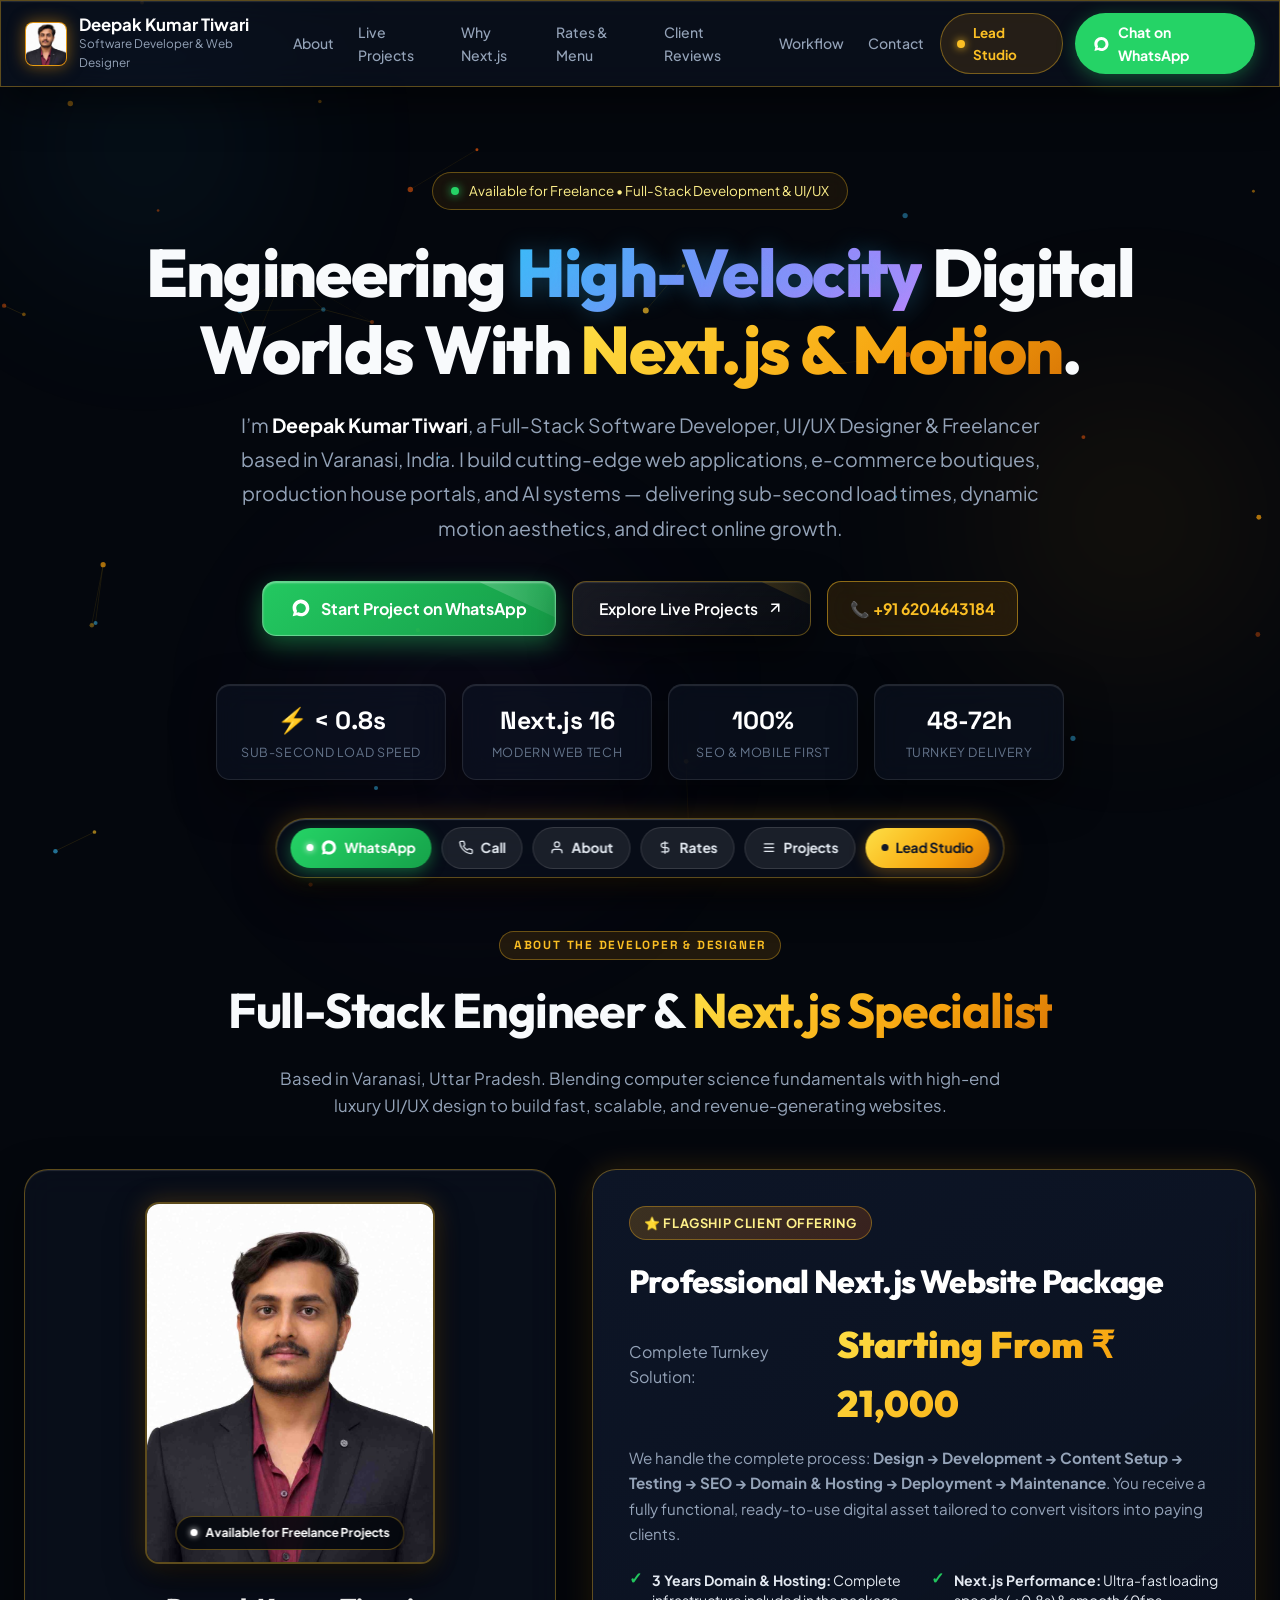
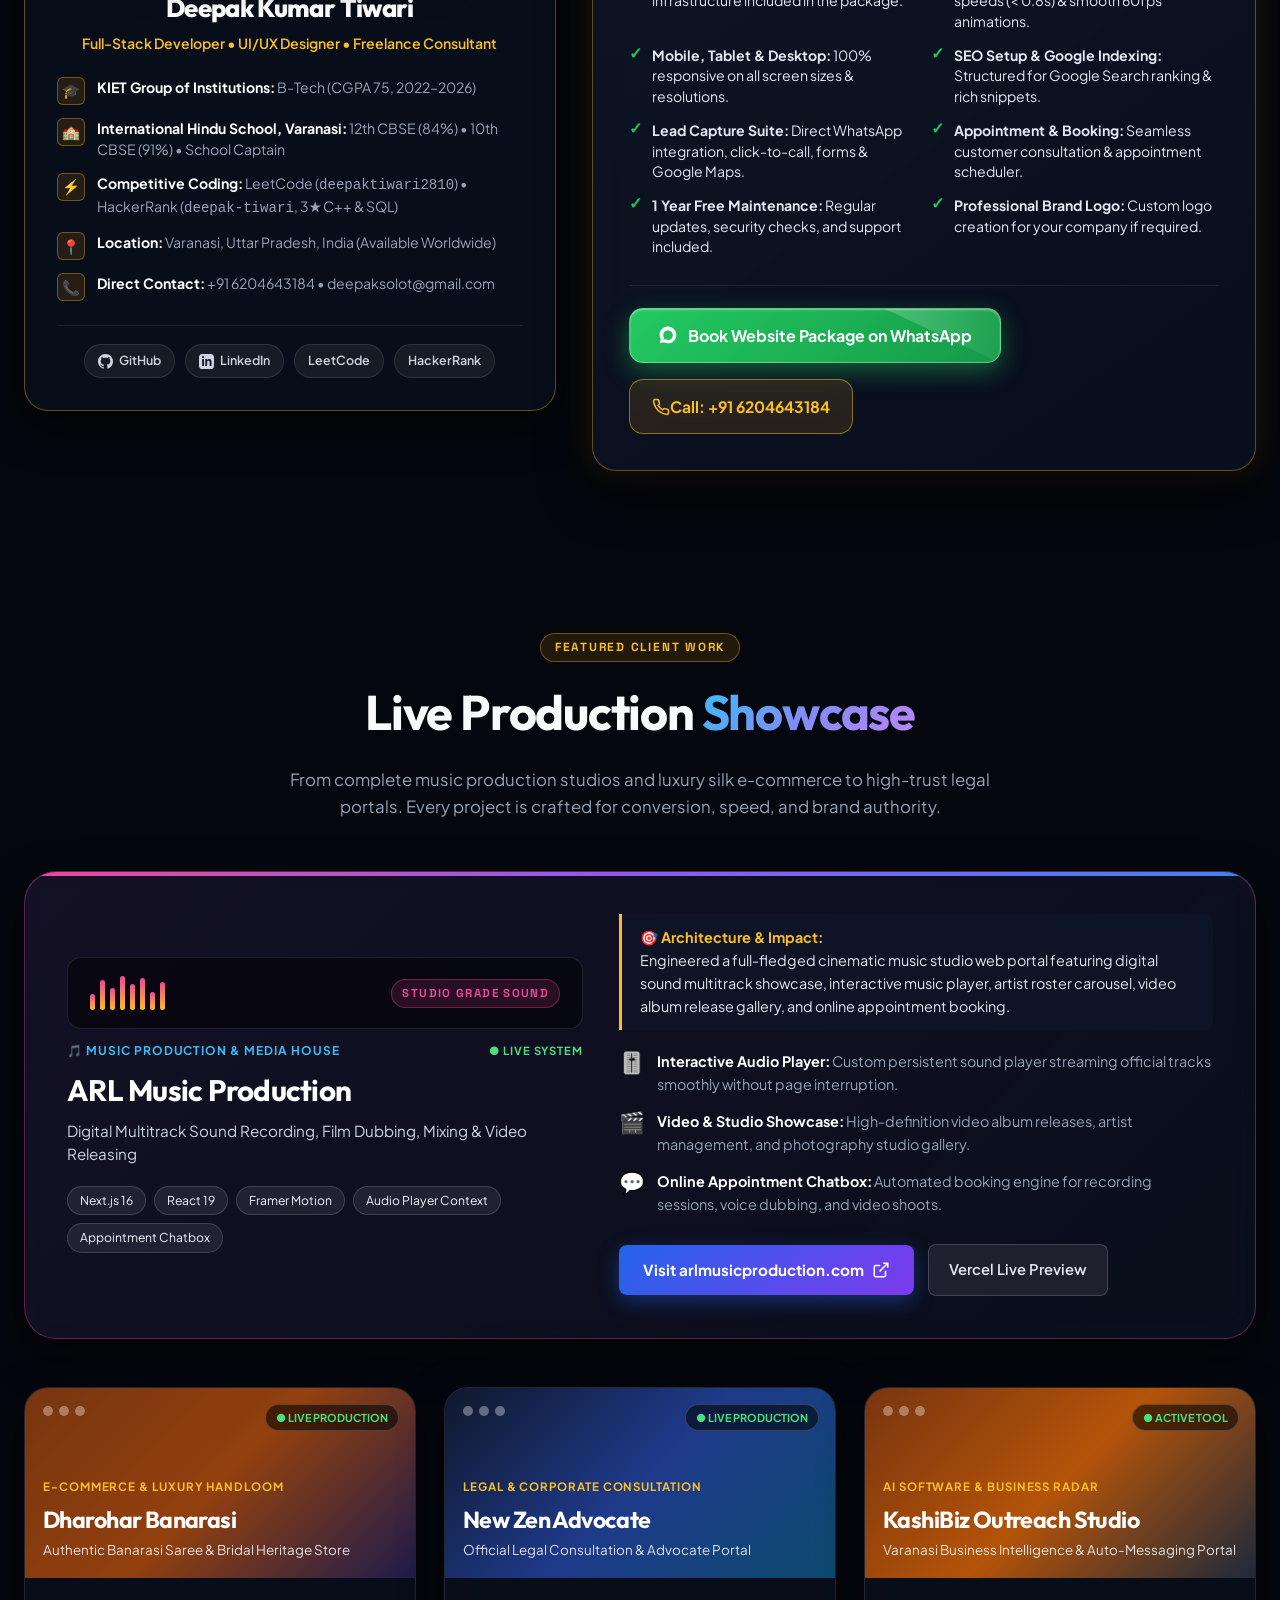
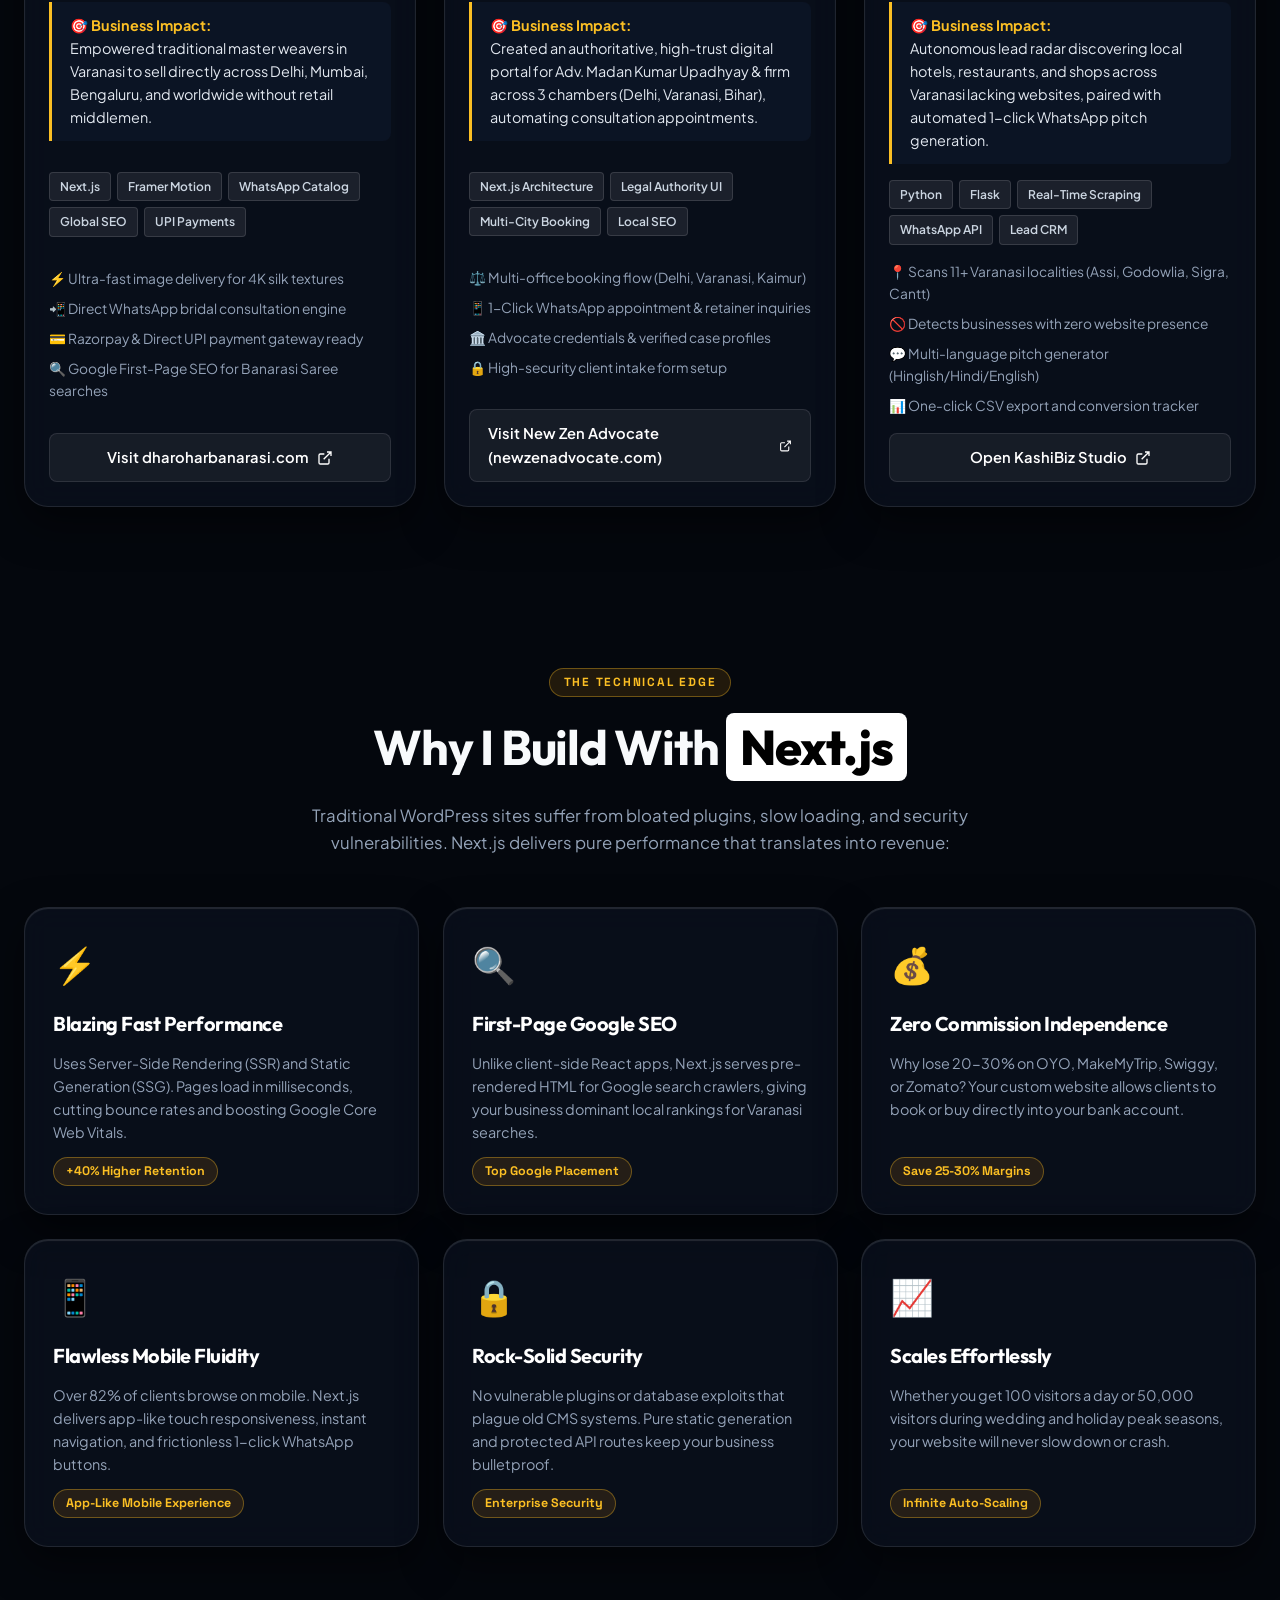
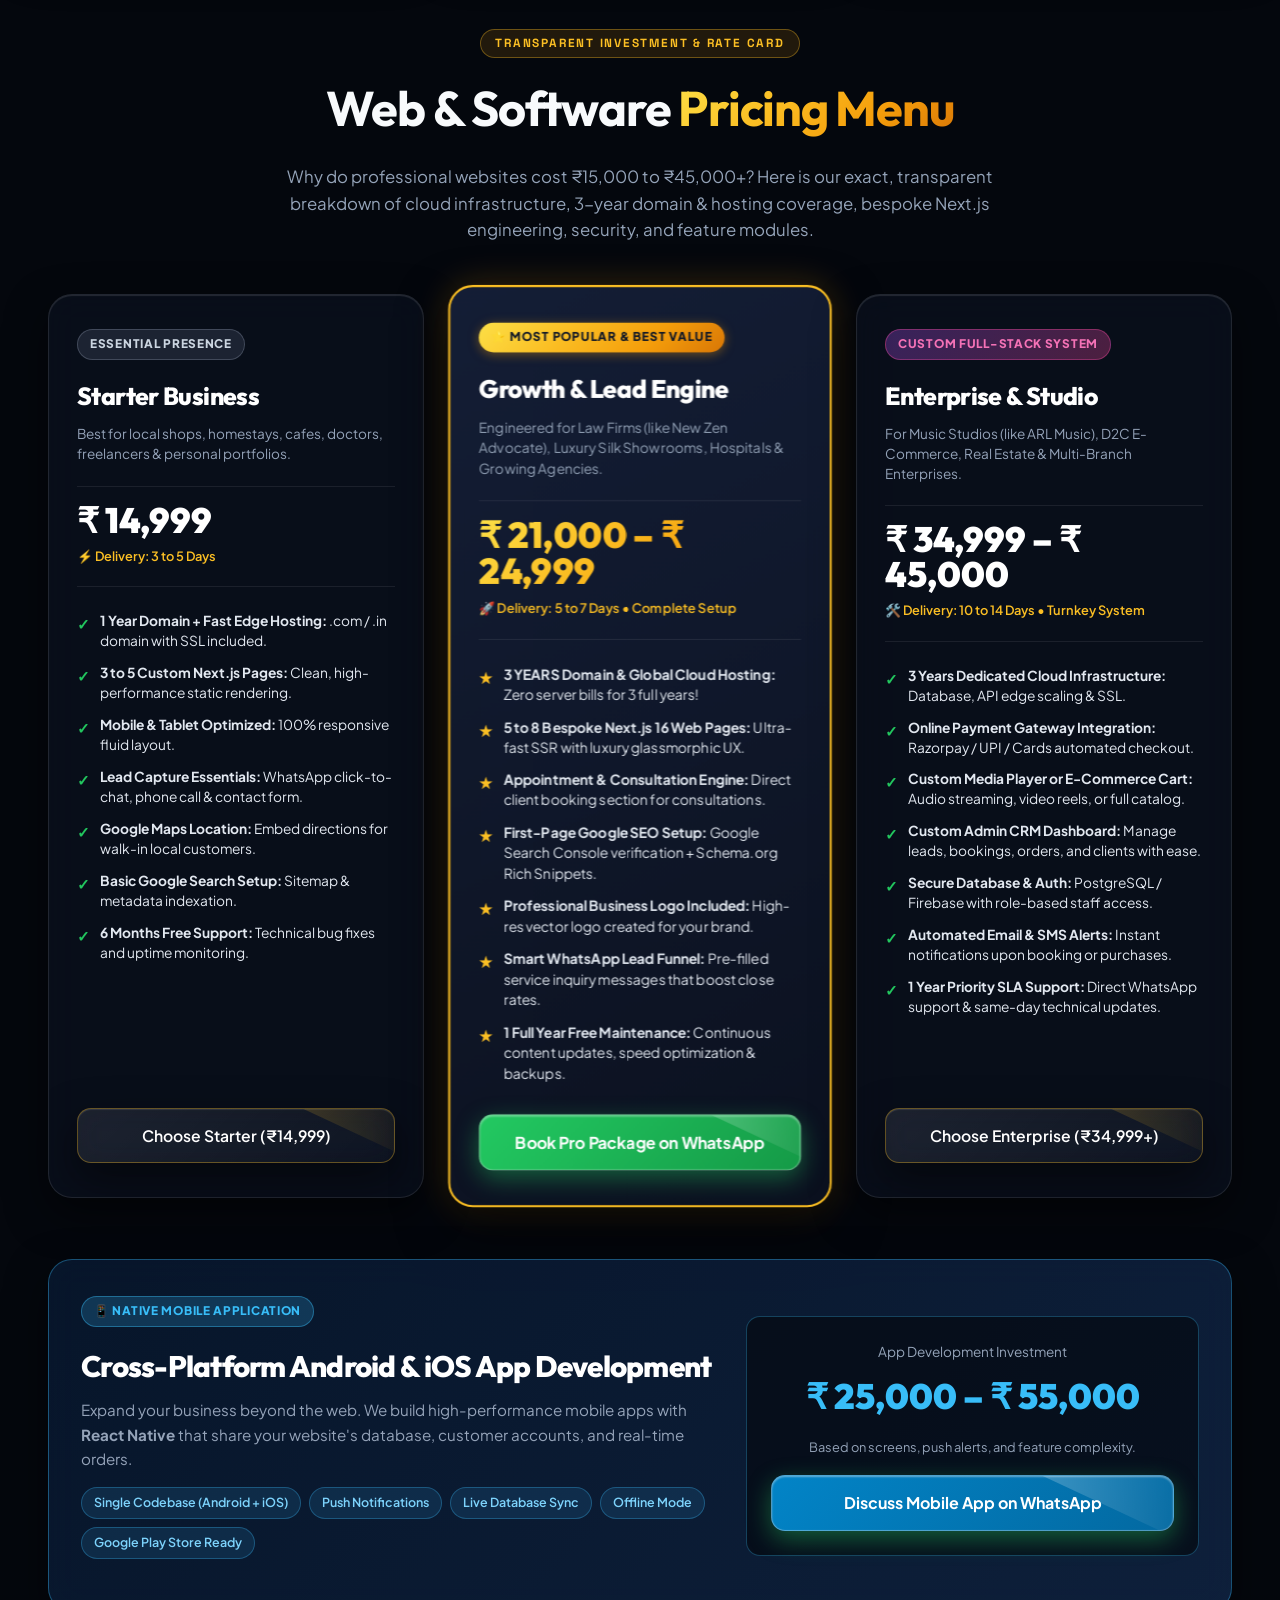
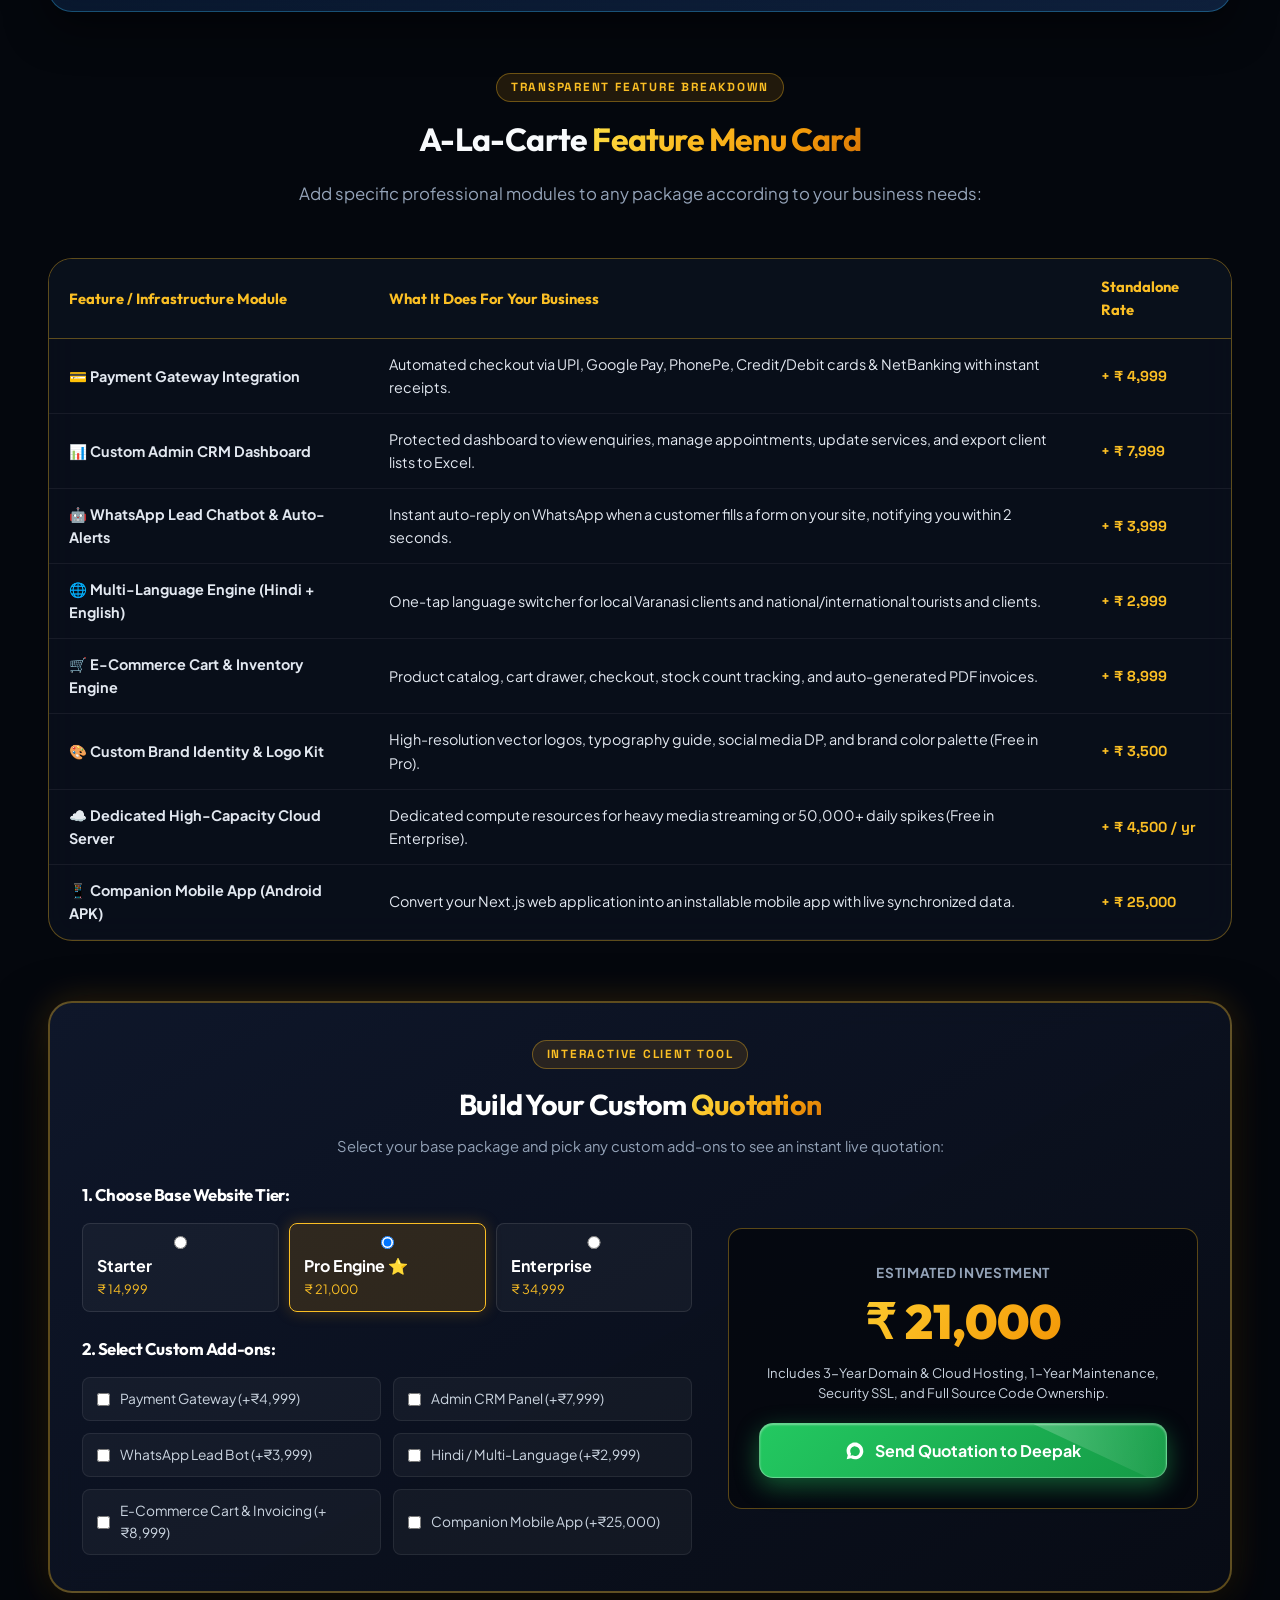
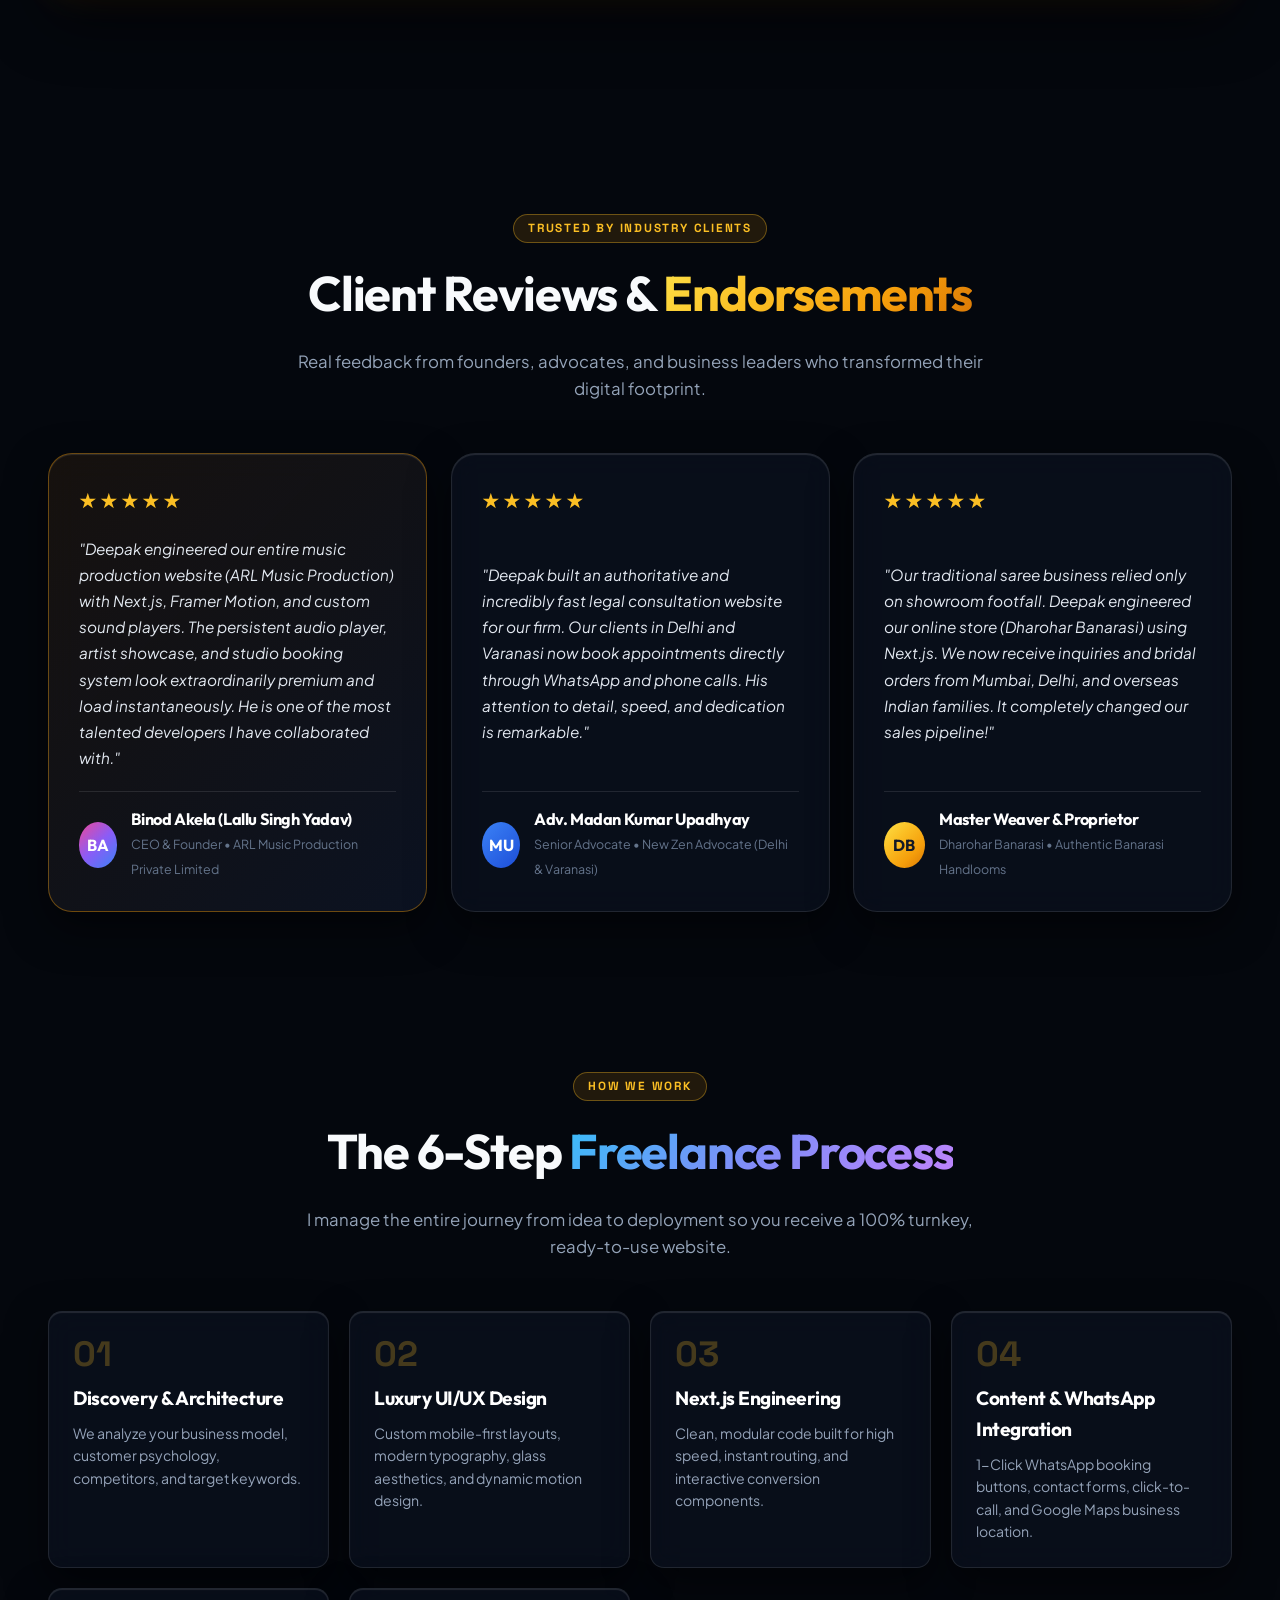
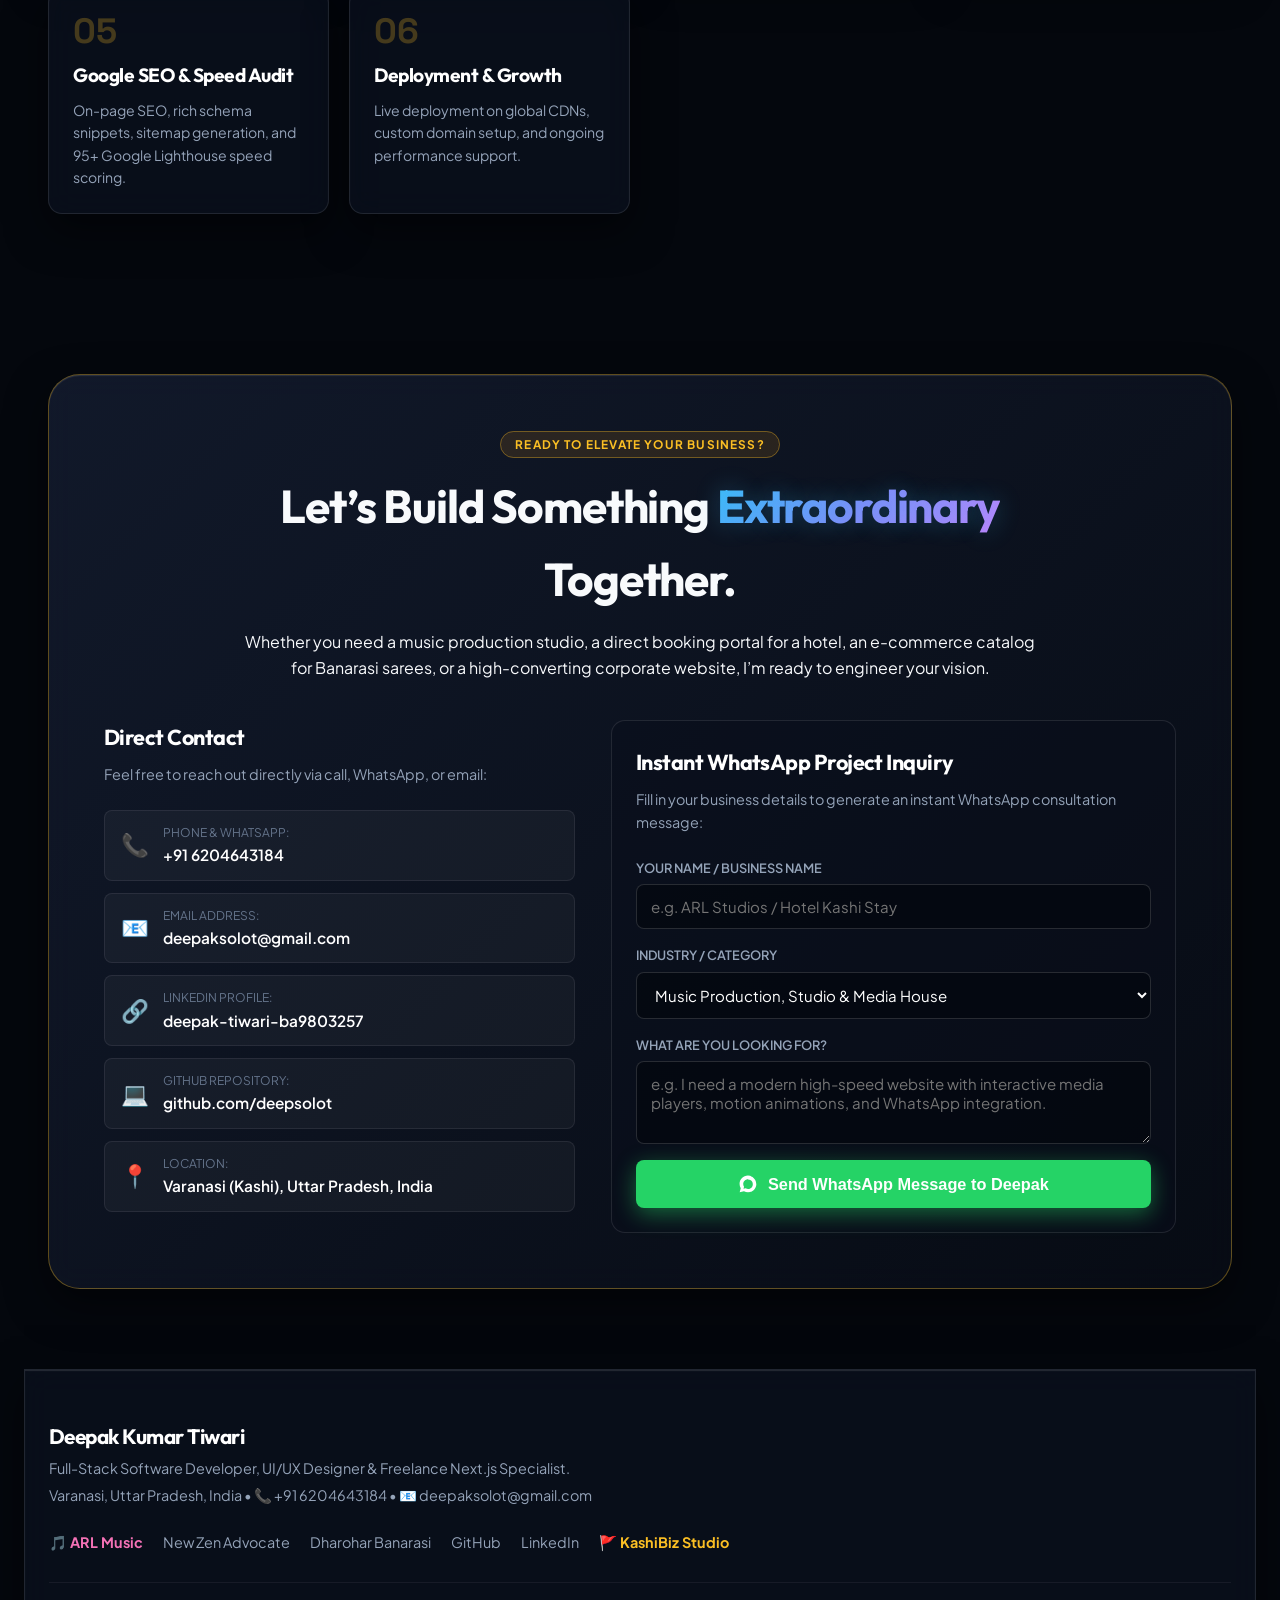
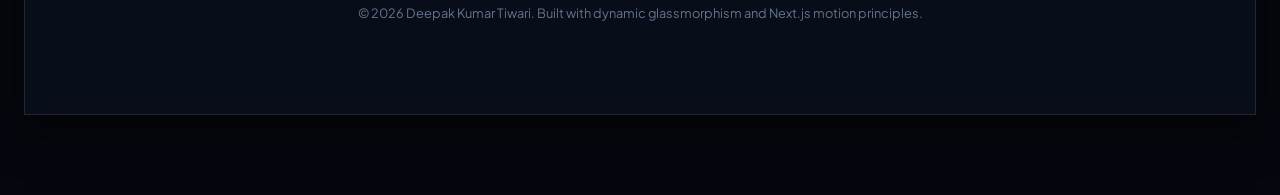
==== commit 092a3f90: "feat(pricing): add luxury quotation menu card (₹15k-₹45k), mobile app dev, and interactive quote bui" ====
--- a/portfolio_standalone.html
+++ b/portfolio_standalone.html
@@ -1880,6 +1880,369 @@
   border-top: 1px solid rgba(255, 255, 255, 0.08);
 }
 
+/* ==========================================================================
+   LUXURY RATE CARD & PRICING MENU SECTION
+   ========================================================================== */
+
+.pricing-cards-grid {
+  display: grid;
+  grid-template-columns: repeat(3, 1fr);
+  gap: 28px;
+  align-items: stretch;
+  margin: 40px 0 60px;
+}
+
+@media (max-width: 1024px) {
+  .pricing-cards-grid {
+    grid-template-columns: 1fr;
+    max-width: 600px;
+    margin: 40px auto 60px;
+  }
+}
+
+.pricing-tier-card {
+  padding: 34px 28px;
+  border-radius: var(--radius-lg);
+  border: 1px solid var(--border-glass);
+  background: var(--bg-glass-card);
+  backdrop-filter: blur(16px);
+  -webkit-backdrop-filter: blur(16px);
+  box-shadow: var(--shadow-glass);
+  display: flex;
+  flex-direction: column;
+  justify-content: space-between;
+  position: relative;
+  transition: var(--transition);
+}
+
+.pricing-tier-card:hover {
+  border-color: var(--border-marigold-glass);
+  transform: translateY(-4px);
+}
+
+.pricing-tier-pro {
+  border: 2px solid var(--marigold-gold);
+  background: linear-gradient(155deg, rgba(22, 33, 58, 0.9) 0%, rgba(12, 18, 33, 0.95) 100%);
+  box-shadow: 0 20px 50px rgba(0, 0, 0, 0.65), 0 0 35px rgba(245, 158, 11, 0.25);
+  transform: scale(1.02);
+}
+
+.pricing-tier-pro:hover {
+  transform: scale(1.03) translateY(-4px);
+}
+
+.tier-badge-pill {
+  display: inline-block;
+  font-size: 0.74rem;
+  font-weight: 800;
+  letter-spacing: 0.06em;
+  text-transform: uppercase;
+  padding: 5px 12px;
+  border-radius: var(--radius-full);
+  margin-bottom: 16px;
+  width: fit-content;
+}
+
+.badge-starter {
+  background: rgba(148, 163, 184, 0.15);
+  color: #cbd5e1;
+  border: 1px solid rgba(148, 163, 184, 0.3);
+}
+
+.badge-pro {
+  background: var(--marigold-gradient);
+  color: #111827;
+  font-weight: 900;
+  box-shadow: 0 2px 10px rgba(245, 158, 11, 0.4);
+}
+
+.badge-enterprise {
+  background: linear-gradient(135deg, rgba(168, 85, 247, 0.3), rgba(236, 72, 153, 0.3));
+  color: #f472b6;
+  border: 1px solid rgba(236, 72, 153, 0.4);
+}
+
+.tier-title {
+  font-size: 1.55rem;
+  font-weight: 800;
+  color: #fff;
+  margin-bottom: 8px;
+}
+
+.tier-subtitle {
+  font-size: 0.85rem;
+  color: var(--text-secondary);
+  line-height: 1.5;
+  margin-bottom: 20px;
+  min-height: 42px;
+}
+
+.tier-price-box {
+  padding: 16px 0 20px;
+  border-top: 1px solid rgba(255, 255, 255, 0.08);
+  border-bottom: 1px solid rgba(255, 255, 255, 0.08);
+  margin-bottom: 24px;
+}
+
+.tier-price-val {
+  font-size: 2.2rem;
+  font-weight: 900;
+  font-family: var(--font-heading);
+  color: #fff;
+  line-height: 1;
+}
+
+.tier-price-val.gold {
+  background: var(--marigold-gradient);
+  -webkit-background-clip: text;
+  -webkit-text-fill-color: transparent;
+}
+
+.tier-delivery-tag {
+  display: flex;
+  align-items: center;
+  gap: 6px;
+  font-size: 0.8rem;
+  color: var(--marigold-gold);
+  margin-top: 8px;
+  font-weight: 600;
+}
+
+.tier-features-list {
+  list-style: none;
+  display: flex;
+  flex-direction: column;
+  gap: 12px;
+  margin-bottom: 30px;
+}
+
+.tier-features-list li {
+  display: flex;
+  align-items: flex-start;
+  gap: 10px;
+  font-size: 0.86rem;
+  color: #e2e8f0;
+  line-height: 1.45;
+}
+
+.tier-features-list li .check-icon {
+  color: #22c55e;
+  font-weight: 800;
+  font-size: 0.95rem;
+  flex-shrink: 0;
+  margin-top: 2px;
+}
+
+.tier-features-list li .star-icon {
+  color: var(--marigold-gold);
+  font-size: 1rem;
+  flex-shrink: 0;
+  margin-top: 1px;
+}
+
+/* App Dev Banner */
+.app-dev-banner {
+  padding: 36px 32px;
+  border-radius: var(--radius-lg);
+  border: 1px solid rgba(56, 189, 248, 0.35);
+  background: linear-gradient(135deg, rgba(8, 24, 48, 0.85) 0%, rgba(16, 36, 68, 0.85) 100%);
+  backdrop-filter: blur(16px);
+  box-shadow: 0 16px 40px rgba(0, 0, 0, 0.5);
+  margin: 40px 0 60px;
+  display: grid;
+  grid-template-columns: 1.4fr 1fr;
+  gap: 32px;
+  align-items: center;
+}
+
+@media (max-width: 860px) {
+  .app-dev-banner {
+    grid-template-columns: 1fr;
+  }
+}
+
+.app-dev-title {
+  font-size: 1.85rem;
+  font-weight: 800;
+  color: #fff;
+  margin-bottom: 8px;
+}
+
+.app-dev-pills {
+  display: flex;
+  flex-wrap: wrap;
+  gap: 8px;
+  margin: 16px 0;
+}
+
+.app-pill {
+  padding: 5px 12px;
+  border-radius: var(--radius-full);
+  background: rgba(56, 189, 248, 0.12);
+  border: 1px solid rgba(56, 189, 248, 0.3);
+  color: #7dd3fc;
+  font-size: 0.78rem;
+  font-weight: 600;
+}
+
+/* Rate Card Table */
+.rate-card-table-wrap {
+  overflow-x: auto;
+  border-radius: var(--radius-lg);
+  border: 1px solid var(--border-marigold-glass);
+  background: var(--bg-glass-card);
+  backdrop-filter: blur(16px);
+  margin: 40px 0 60px;
+}
+
+.rate-card-table {
+  width: 100%;
+  border-collapse: collapse;
+  text-align: left;
+  font-size: 0.9rem;
+}
+
+.rate-card-table th {
+  background: rgba(10, 16, 28, 0.95);
+  padding: 16px 20px;
+  color: var(--marigold-gold);
+  font-family: var(--font-heading);
+  font-size: 0.92rem;
+  font-weight: 700;
+  border-bottom: 1px solid var(--border-marigold-glass);
+}
+
+.rate-card-table td {
+  padding: 14px 20px;
+  border-bottom: 1px solid rgba(255, 255, 255, 0.06);
+  color: #e2e8f0;
+}
+
+.rate-card-table tr:hover td {
+  background: rgba(251, 191, 36, 0.05);
+}
+
+.addon-badge {
+  font-weight: 700;
+  font-family: var(--font-mono);
+  color: var(--marigold-gold);
+}
+
+/* Interactive Calculator Box */
+.calculator-box {
+  padding: 36px 32px;
+  border-radius: var(--radius-lg);
+  border: 2px solid var(--border-marigold-glass);
+  background: linear-gradient(150deg, rgba(16, 25, 45, 0.9) 0%, rgba(8, 12, 22, 0.95) 100%);
+  box-shadow: 0 24px 60px rgba(0, 0, 0, 0.7), 0 0 35px rgba(245, 158, 11, 0.2);
+  margin: 40px 0 60px;
+}
+
+.calc-grid {
+  display: grid;
+  grid-template-columns: 1.3fr 1fr;
+  gap: 36px;
+  align-items: center;
+  margin-top: 24px;
+}
+
+@media (max-width: 860px) {
+  .calc-grid {
+    grid-template-columns: 1fr;
+  }
+}
+
+.calc-options-col h4 {
+  font-size: 1.05rem;
+  color: #fff;
+  margin-bottom: 14px;
+}
+
+.calc-radio-group {
+  display: grid;
+  grid-template-columns: repeat(3, 1fr);
+  gap: 10px;
+  margin-bottom: 24px;
+}
+
+@media (max-width: 600px) {
+  .calc-radio-group {
+    grid-template-columns: 1fr;
+  }
+}
+
+.calc-radio-label {
+  display: flex;
+  flex-direction: column;
+  padding: 12px 14px;
+  border-radius: var(--radius-sm);
+  background: rgba(255, 255, 255, 0.04);
+  border: 1px solid rgba(255, 255, 255, 0.1);
+  cursor: pointer;
+  transition: var(--transition);
+}
+
+.calc-radio-label:has(input:checked) {
+  background: rgba(245, 158, 11, 0.15);
+  border-color: var(--marigold-gold);
+  box-shadow: 0 0 15px rgba(245, 158, 11, 0.25);
+}
+
+.calc-addons-grid {
+  display: grid;
+  grid-template-columns: 1fr 1fr;
+  gap: 12px;
+}
+
+@media (max-width: 600px) {
+  .calc-addons-grid {
+    grid-template-columns: 1fr;
+  }
+}
+
+.calc-checkbox-label {
+  display: flex;
+  align-items: center;
+  gap: 10px;
+  padding: 10px 14px;
+  border-radius: var(--radius-sm);
+  background: rgba(255, 255, 255, 0.04);
+  border: 1px solid rgba(255, 255, 255, 0.08);
+  font-size: 0.86rem;
+  color: #cbd5e1;
+  cursor: pointer;
+  transition: var(--transition);
+}
+
+.calc-checkbox-label:hover {
+  background: rgba(255, 255, 255, 0.08);
+}
+
+.calc-checkbox-label:has(input:checked) {
+  background: rgba(245, 158, 11, 0.12);
+  border-color: rgba(251, 191, 36, 0.45);
+  color: #fff;
+}
+
+.calc-result-col {
+  padding: 30px;
+  border-radius: var(--radius-md);
+  background: rgba(4, 7, 13, 0.8);
+  border: 1px solid var(--border-marigold-glass);
+  text-align: center;
+}
+
+.calc-result-price {
+  font-size: 3rem;
+  font-weight: 900;
+  font-family: var(--font-heading);
+  background: var(--marigold-gradient);
+  -webkit-background-clip: text;
+  -webkit-text-fill-color: transparent;
+  line-height: 1.1;
+  margin: 10px 0 16px;
+}
+
 </style>
 </head>
 <body class="luxury-dark glass-experience">
@@ -1908,6 +2271,7 @@
         <a href="#about" class="nav-link">About</a>
         <a href="#projects" class="nav-link">Live Projects</a>
         <a href="#why-nextjs" class="nav-link">Why Next.js</a>
+        <a href="#pricing" class="nav-link">Rates & Menu</a>
         <a href="#testimonials" class="nav-link">Client Reviews</a>
         <a href="#process" class="nav-link">Workflow</a>
         <a href="#contact" class="nav-link">Contact</a>
@@ -2412,6 +2776,350 @@
         <span class="benefit-metric">Infinite Auto-Scaling</span>
       </div>
     </div>
+  <!-- Luxury Investment, Packages & Custom Feature Rate Card -->
+  <section class="section-container" id="pricing">
+    <div class="section-badge-center">
+      <span>TRANSPARENT INVESTMENT & RATE CARD</span>
+    </div>
+    <h2 class="section-heading">Web & Software <span class="gold-text">Pricing Menu</span></h2>
+    <p class="section-subheading">
+      Why do professional websites cost ₹15,000 to ₹45,000+? Here is our exact, transparent breakdown of cloud infrastructure, 3-year domain & hosting coverage, bespoke Next.js engineering, security, and feature modules.
+    </p>
+
+    <!-- 3 Tiered Packages Grid -->
+    <div class="pricing-cards-grid">
+      <!-- Tier 1: Starter Business / Showcase -->
+      <div class="pricing-tier-card tilt-target">
+        <div>
+          <span class="tier-badge-pill badge-starter">ESSENTIAL PRESENCE</span>
+          <h3 class="tier-title">Starter Business</h3>
+          <p class="tier-subtitle">Best for local shops, homestays, cafes, doctors, freelancers & personal portfolios.</p>
+
+          <div class="tier-price-box">
+            <div class="tier-price-val">₹ 14,999</div>
+            <div class="tier-delivery-tag">
+              <span>⚡ Delivery: 3 to 5 Days</span>
+            </div>
+          </div>
+
+          <ul class="tier-features-list">
+            <li>
+              <span class="check-icon">✓</span>
+              <span><strong>1 Year Domain + Fast Edge Hosting:</strong> .com / .in domain with SSL included.</span>
+            </li>
+            <li>
+              <span class="check-icon">✓</span>
+              <span><strong>3 to 5 Custom Next.js Pages:</strong> Clean, high-performance static rendering.</span>
+            </li>
+            <li>
+              <span class="check-icon">✓</span>
+              <span><strong>Mobile & Tablet Optimized:</strong> 100% responsive fluid layout.</span>
+            </li>
+            <li>
+              <span class="check-icon">✓</span>
+              <span><strong>Lead Capture Essentials:</strong> WhatsApp click-to-chat, phone call & contact form.</span>
+            </li>
+            <li>
+              <span class="check-icon">✓</span>
+              <span><strong>Google Maps Location:</strong> Embed directions for walk-in local customers.</span>
+            </li>
+            <li>
+              <span class="check-icon">✓</span>
+              <span><strong>Basic Google Search Setup:</strong> Sitemap & metadata indexation.</span>
+            </li>
+            <li>
+              <span class="check-icon">✓</span>
+              <span><strong>6 Months Free Support:</strong> Technical bug fixes and uptime monitoring.</span>
+            </li>
+          </ul>
+        </div>
+
+        <a href="https://wa.me/916204643184?text=Hi%20Deepak%20ji%2C%20I%20want%20to%20book%20the%20Starter%20Business%20Website%20Package%20(%E2%82%B914%2C999)%20for%20my%20business!" target="_blank" class="btn-secondary-glass" style="width: 100%; justify-content: center;">
+          <span>Choose Starter (₹14,999)</span>
+        </a>
+      </div>
+
+      <!-- Tier 2: Professional Business & Lead Engine (FEATURED GOLD CARD) -->
+      <div class="pricing-tier-card pricing-tier-pro tilt-target">
+        <div>
+          <span class="tier-badge-pill badge-pro">⭐ MOST POPULAR & BEST VALUE</span>
+          <h3 class="tier-title">Growth & Lead Engine</h3>
+          <p class="tier-subtitle">Engineered for Law Firms (like New Zen Advocate), Luxury Silk Showrooms, Hospitals & Growing Agencies.</p>
+
+          <div class="tier-price-box">
+            <div class="tier-price-val gold">₹ 21,000 – ₹ 24,999</div>
+            <div class="tier-delivery-tag">
+              <span>🚀 Delivery: 5 to 7 Days • Complete Setup</span>
+            </div>
+          </div>
+
+          <ul class="tier-features-list">
+            <li>
+              <span class="star-icon">★</span>
+              <span><strong>3 YEARS Domain & Global Cloud Hosting:</strong> Zero server bills for 3 full years!</span>
+            </li>
+            <li>
+              <span class="star-icon">★</span>
+              <span><strong>5 to 8 Bespoke Next.js 16 Web Pages:</strong> Ultra-fast SSR with luxury glassmorphic UX.</span>
+            </li>
+            <li>
+              <span class="star-icon">★</span>
+              <span><strong>Appointment & Consultation Engine:</strong> Direct client booking section for consultations.</span>
+            </li>
+            <li>
+              <span class="star-icon">★</span>
+              <span><strong>First-Page Google SEO Setup:</strong> Google Search Console verification + Schema.org Rich Snippets.</span>
+            </li>
+            <li>
+              <span class="star-icon">★</span>
+              <span><strong>Professional Business Logo Included:</strong> High-res vector logo created for your brand.</span>
+            </li>
+            <li>
+              <span class="star-icon">★</span>
+              <span><strong>Smart WhatsApp Lead Funnel:</strong> Pre-filled service inquiry messages that boost close rates.</span>
+            </li>
+            <li>
+              <span class="star-icon">★</span>
+              <span><strong>1 Full Year Free Maintenance:</strong> Continuous content updates, speed optimization & backups.</span>
+            </li>
+          </ul>
+        </div>
+
+        <a href="https://wa.me/916204643184?text=Namaste%20Deepak%20ji%20%F0%9F%99%8F%20I%20want%20to%20get%20started%20with%20your%20Growth%20%26%20Lead%20Engine%20Package%20(%E2%82%B921%2C000%20-%20%E2%82%B924%2C999)%20with%203%20Years%20Hosting!" target="_blank" class="btn-primary-glass" style="width: 100%; justify-content: center;">
+          <span>Book Pro Package on WhatsApp</span>
+        </a>
+      </div>
+
+      <!-- Tier 3: Enterprise, E-Commerce & Production Studios -->
+      <div class="pricing-tier-card tilt-target">
+        <div>
+          <span class="tier-badge-pill badge-enterprise">CUSTOM FULL-STACK SYSTEM</span>
+          <h3 class="tier-title">Enterprise & Studio</h3>
+          <p class="tier-subtitle">For Music Studios (like ARL Music), D2C E-Commerce, Real Estate & Multi-Branch Enterprises.</p>
+
+          <div class="tier-price-box">
+            <div class="tier-price-val">₹ 34,999 – ₹ 45,000</div>
+            <div class="tier-delivery-tag">
+              <span>🛠️ Delivery: 10 to 14 Days • Turnkey System</span>
+            </div>
+          </div>
+
+          <ul class="tier-features-list">
+            <li>
+              <span class="check-icon">✓</span>
+              <span><strong>3 Years Dedicated Cloud Infrastructure:</strong> Database, API edge scaling & SSL.</span>
+            </li>
+            <li>
+              <span class="check-icon">✓</span>
+              <span><strong>Online Payment Gateway Integration:</strong> Razorpay / UPI / Cards automated checkout.</span>
+            </li>
+            <li>
+              <span class="check-icon">✓</span>
+              <span><strong>Custom Media Player or E-Commerce Cart:</strong> Audio streaming, video reels, or full catalog.</span>
+            </li>
+            <li>
+              <span class="check-icon">✓</span>
+              <span><strong>Custom Admin CRM Dashboard:</strong> Manage leads, bookings, orders, and clients with ease.</span>
+            </li>
+            <li>
+              <span class="check-icon">✓</span>
+              <span><strong>Secure Database & Auth:</strong> PostgreSQL / Firebase with role-based staff access.</span>
+            </li>
+            <li>
+              <span class="check-icon">✓</span>
+              <span><strong>Automated Email & SMS Alerts:</strong> Instant notifications upon booking or purchases.</span>
+            </li>
+            <li>
+              <span class="check-icon">✓</span>
+              <span><strong>1 Year Priority SLA Support:</strong> Direct WhatsApp support & same-day technical updates.</span>
+            </li>
+          </ul>
+        </div>
+
+        <a href="https://wa.me/916204643184?text=Hi%20Deepak%20ji%2C%20I%20need%20the%20Enterprise%20%2F%20E-Commerce%20Web%20App%20Package%20(%E2%82%B935%2C000%2B)%20with%20custom%20admin%20and%20payments!" target="_blank" class="btn-secondary-glass" style="width: 100%; justify-content: center;">
+          <span>Choose Enterprise (₹34,999+)</span>
+        </a>
+      </div>
+    </div>
+
+    <!-- Mobile App Development Suite Banner -->
+    <div class="app-dev-banner glass-panel tilt-target">
+      <div>
+        <span class="tier-badge-pill" style="background: rgba(56, 189, 248, 0.2); color: #38bdf8; border: 1px solid rgba(56, 189, 248, 0.4);">
+          📱 NATIVE MOBILE APPLICATION
+        </span>
+        <h3 class="app-dev-title">Cross-Platform Android & iOS App Development</h3>
+        <p style="color: var(--text-secondary); line-height: 1.6; font-size: 0.95rem;">
+          Expand your business beyond the web. We build high-performance mobile apps with <strong>React Native</strong> that share your website's database, customer accounts, and real-time orders.
+        </p>
+
+        <div class="app-dev-pills">
+          <span class="app-pill">Single Codebase (Android + iOS)</span>
+          <span class="app-pill">Push Notifications</span>
+          <span class="app-pill">Live Database Sync</span>
+          <span class="app-pill">Offline Mode</span>
+          <span class="app-pill">Google Play Store Ready</span>
+        </div>
+      </div>
+
+      <div style="text-align: center; padding: 24px; border-radius: var(--radius-md); background: rgba(4, 7, 13, 0.6); border: 1px solid rgba(56, 189, 248, 0.3);">
+        <div style="font-size: 0.85rem; color: #94a3b8; margin-bottom: 6px;">App Development Investment</div>
+        <div style="font-size: 2.2rem; font-weight: 900; font-family: var(--font-heading); color: #38bdf8; margin-bottom: 12px;">₹ 25,000 – ₹ 55,000</div>
+        <p style="font-size: 0.8rem; color: #94a3b8; margin-bottom: 18px;">Based on screens, push alerts, and feature complexity.</p>
+        <a href="https://wa.me/916204643184?text=Hi%20Deepak%20ji%2C%20I%20want%20to%20inquire%20about%20Cross-Platform%20Mobile%20App%20Development%20for%20my%20business!" target="_blank" class="btn-primary-glass" style="background: linear-gradient(135deg, #0284c7 0%, #0369a1 100%); justify-content: center; width: 100%;">
+          <span>Discuss Mobile App on WhatsApp</span>
+        </a>
+      </div>
+    </div>
+
+    <!-- A-La-Carte Custom Features & Infrastructure Rate Card Table -->
+    <div class="section-badge-center" style="margin-top: 50px;">
+      <span>TRANSPARENT FEATURE BREAKDOWN</span>
+    </div>
+    <h3 class="section-heading" style="font-size: 2rem;">A-La-Carte <span class="gold-text">Feature Menu Card</span></h3>
+    <p class="section-subheading">
+      Add specific professional modules to any package according to your business needs:
+    </p>
+
+    <div class="rate-card-table-wrap">
+      <table class="rate-card-table">
+        <thead>
+          <tr>
+            <th>Feature / Infrastructure Module</th>
+            <th>What It Does For Your Business</th>
+            <th>Standalone Rate</th>
+          </tr>
+        </thead>
+        <tbody>
+          <tr>
+            <td><strong>💳 Payment Gateway Integration</strong></td>
+            <td>Automated checkout via UPI, Google Pay, PhonePe, Credit/Debit cards & NetBanking with instant receipts.</td>
+            <td><span class="addon-badge">+ ₹ 4,999</span></td>
+          </tr>
+          <tr>
+            <td><strong>📊 Custom Admin CRM Dashboard</strong></td>
+            <td>Protected dashboard to view enquiries, manage appointments, update services, and export client lists to Excel.</td>
+            <td><span class="addon-badge">+ ₹ 7,999</span></td>
+          </tr>
+          <tr>
+            <td><strong>🤖 WhatsApp Lead Chatbot & Auto-Alerts</strong></td>
+            <td>Instant auto-reply on WhatsApp when a customer fills a form on your site, notifying you within 2 seconds.</td>
+            <td><span class="addon-badge">+ ₹ 3,999</span></td>
+          </tr>
+          <tr>
+            <td><strong>🌐 Multi-Language Engine (Hindi + English)</strong></td>
+            <td>One-tap language switcher for local Varanasi clients and national/international tourists and clients.</td>
+            <td><span class="addon-badge">+ ₹ 2,999</span></td>
+          </tr>
+          <tr>
+            <td><strong>🛒 E-Commerce Cart & Inventory Engine</strong></td>
+            <td>Product catalog, cart drawer, checkout, stock count tracking, and auto-generated PDF invoices.</td>
+            <td><span class="addon-badge">+ ₹ 8,999</span></td>
+          </tr>
+          <tr>
+            <td><strong>🎨 Custom Brand Identity & Logo Kit</strong></td>
+            <td>High-resolution vector logos, typography guide, social media DP, and brand color palette (Free in Pro).</td>
+            <td><span class="addon-badge">+ ₹ 3,500</span></td>
+          </tr>
+          <tr>
+            <td><strong>☁️ Dedicated High-Capacity Cloud Server</strong></td>
+            <td>Dedicated compute resources for heavy media streaming or 50,000+ daily spikes (Free in Enterprise).</td>
+            <td><span class="addon-badge">+ ₹ 4,500 / yr</span></td>
+          </tr>
+          <tr>
+            <td><strong>📱 Companion Mobile App (Android APK)</strong></td>
+            <td>Convert your Next.js web application into an installable mobile app with live synchronized data.</td>
+            <td><span class="addon-badge">+ ₹ 25,000</span></td>
+          </tr>
+        </tbody>
+      </table>
+    </div>
+
+    <!-- Interactive Live Quotation Calculator -->
+    <div class="calculator-box glass-panel">
+      <div class="section-badge-center">
+        <span>INTERACTIVE CLIENT TOOL</span>
+      </div>
+      <h3 style="font-size: 1.8rem; text-align: center; color: #fff; margin-bottom: 8px;">
+        Build Your Custom <span class="gold-text">Quotation</span>
+      </h3>
+      <p style="text-align: center; color: var(--text-secondary); font-size: 0.92rem; max-width: 650px; margin: 0 auto;">
+        Select your base package and pick any custom add-ons to see an instant live quotation:
+      </p>
+
+      <div class="calc-grid">
+        <div class="calc-options-col">
+          <h4>1. Choose Base Website Tier:</h4>
+          <div class="calc-radio-group">
+            <label class="calc-radio-label">
+              <input type="radio" name="quote-tier" value="14999" data-name="Starter Business Portal">
+              <span style="font-weight: 700; color: #fff; margin-top: 4px;">Starter</span>
+              <span style="font-size: 0.8rem; color: var(--marigold-gold);">₹ 14,999</span>
+            </label>
+
+            <label class="calc-radio-label">
+              <input type="radio" name="quote-tier" value="21000" data-name="Growth & Lead Engine" checked>
+              <span style="font-weight: 700; color: #fff; margin-top: 4px;">Pro Engine ⭐</span>
+              <span style="font-size: 0.8rem; color: var(--marigold-gold);">₹ 21,000</span>
+            </label>
+
+            <label class="calc-radio-label">
+              <input type="radio" name="quote-tier" value="34999" data-name="Enterprise & Studio">
+              <span style="font-weight: 700; color: #fff; margin-top: 4px;">Enterprise</span>
+              <span style="font-size: 0.8rem; color: var(--marigold-gold);">₹ 34,999</span>
+            </label>
+          </div>
+
+          <h4>2. Select Custom Add-ons:</h4>
+          <div class="calc-addons-grid">
+            <label class="calc-checkbox-label">
+              <input type="checkbox" class="quote-addon-checkbox" value="4999" data-addon="Online Payment Gateway (₹4,999)">
+              <span>Payment Gateway (+₹4,999)</span>
+            </label>
+
+            <label class="calc-checkbox-label">
+              <input type="checkbox" class="quote-addon-checkbox" value="7999" data-addon="Custom Admin CRM Panel (₹7,999)">
+              <span>Admin CRM Panel (+₹7,999)</span>
+            </label>
+
+            <label class="calc-checkbox-label">
+              <input type="checkbox" class="quote-addon-checkbox" value="3999" data-addon="WhatsApp Lead Chatbot (₹3,999)">
+              <span>WhatsApp Lead Bot (+₹3,999)</span>
+            </label>
+
+            <label class="calc-checkbox-label">
+              <input type="checkbox" class="quote-addon-checkbox" value="2999" data-addon="Hindi + English Multi-Language (₹2,999)">
+              <span>Hindi / Multi-Language (+₹2,999)</span>
+            </label>
+
+            <label class="calc-checkbox-label">
+              <input type="checkbox" class="quote-addon-checkbox" value="8999" data-addon="E-Commerce Cart & Inventory (₹8,999)">
+              <span>E-Commerce Cart & Invoicing (+₹8,999)</span>
+            </label>
+
+            <label class="calc-checkbox-label">
+              <input type="checkbox" class="quote-addon-checkbox" value="25000" data-addon="Companion Android App (₹25,000)">
+              <span>Companion Mobile App (+₹25,000)</span>
+            </label>
+          </div>
+        </div>
+
+        <div class="calc-result-col">
+          <span style="font-size: 0.85rem; color: #94a3b8; text-transform: uppercase; letter-spacing: 0.05em; font-weight: 700;">
+            Estimated Investment
+          </span>
+          <div class="calc-result-price" id="calc-total-display">₹ 21,000</div>
+          <p style="font-size: 0.82rem; color: #cbd5e1; margin-bottom: 20px; line-height: 1.5;">
+            Includes 3-Year Domain & Cloud Hosting, 1-Year Maintenance, Security SSL, and Full Source Code Ownership.
+          </p>
+
+          <a href="#" id="calc-whatsapp-btn" target="_blank" class="btn-primary-glass" style="width: 100%; justify-content: center;">
+            <svg width="20" height="20" viewBox="0 0 24 24" fill="currentColor"><path d="M12.031 6.172c-3.181 0-5.767 2.586-5.768 5.766-.001 1.298.38 2.27 1.019 3.287l-.711 2.598 2.664-.699c.969.586 1.761.88 2.796.88 3.179 0 5.767-2.587 5.767-5.766.001-3.187-2.575-5.766-5.767-5.766zm9.969 5.766c0 5.518-4.482 10-10 10-1.745 0-3.385-.453-4.819-1.246l-5.181 1.308 1.332-4.862c-.911-1.503-1.432-3.268-1.432-5.2 0-5.518 4.482-10 10-10 5.518 0 10 4.482 10 10z"/></svg>
+            <span>Send Quotation to Deepak</span>
+          </a>
+        </div>
+      </div>
+    </div>
   </section>
 
   <!-- Client Testimonials & Reviews -->
@@ -2636,6 +3344,11 @@
         <span>About</span>
       </a>
 
+      <a href="#pricing" class="dock-btn dock-btn-projects">
+        <svg width="15" height="15" fill="none" stroke="currentColor" stroke-width="2" viewBox="0 0 24 24"><path d="M12 2v20M17 5H9.5a3.5 3.5 0 0 0 0 7h5a3.5 3.5 0 0 1 0 7H6"></path></svg>
+        <span>Rates</span>
+      </a>
+
       <a href="#projects" class="dock-btn dock-btn-projects">
         <svg width="15" height="15" fill="none" stroke="currentColor" stroke-width="2" viewBox="0 0 24 24"><path d="M4 6h16M4 12h16M4 18h16"></path></svg>
         <span>Projects</span>
@@ -2681,6 +3394,7 @@
   initUltraSmoothCanvas();
   initSpring3DTilt();
   initSmoothScroll();
+  initQuoteCalculator();
 });
 
 // --------------------------------------------------------------------------
@@ -2923,6 +3637,65 @@
   window.open(waUrl, '_blank');
 }
 
+// --------------------------------------------------------------------------
+// 5. Interactive Live Quotation Calculator Engine
+// --------------------------------------------------------------------------
+function updateQuoteCalculator() {
+  const baseTierInput = document.querySelector('input[name="quote-tier"]:checked');
+  if (!baseTierInput) return;
+
+  const basePrice = parseInt(baseTierInput.value, 10);
+  const tierName = baseTierInput.dataset.name || 'Custom Package';
+
+  let total = basePrice;
+  const selectedAddons = [];
+
+  document.querySelectorAll('.quote-addon-checkbox:checked').forEach((cb) => {
+    total += parseInt(cb.value, 10);
+    selectedAddons.push(cb.dataset.addon);
+  });
+
+  const formattedTotal = '₹ ' + total.toLocaleString('en-IN');
+  const priceDisplay = document.getElementById('calc-total-display');
+  if (priceDisplay) {
+    priceDisplay.textContent = formattedTotal;
+  }
+
+  // Update WhatsApp pre-filled button
+  const waBtn = document.getElementById('calc-whatsapp-btn');
+  if (waBtn) {
+    const addonsText = selectedAddons.length > 0 
+      ? selectedAddons.map(a => '  • ' + a).join('\n') 
+      : '  • Core package features only';
+
+    const msg = `Namaste Deepak ji 🙏
+
+I built a custom website quotation on your portfolio:
+
+📦 *Base Tier:* ${tierName} (₹${basePrice.toLocaleString('en-IN')})
+🛠️ *Selected Custom Add-ons:*
+${addonsText}
+
+💰 *Estimated Total:* ${formattedTotal}
+
+I want to discuss this project structure, timeline, and get started for my business!`;
+
+    waBtn.href = `https://wa.me/916204643184?text=${encodeURIComponent(msg)}`;
+  }
+}
+
+function initQuoteCalculator() {
+  document.querySelectorAll('input[name="quote-tier"]').forEach((radio) => {
+    radio.addEventListener('change', updateQuoteCalculator);
+  });
+
+  document.querySelectorAll('.quote-addon-checkbox').forEach((cb) => {
+    cb.addEventListener('change', updateQuoteCalculator);
+  });
+
+  updateQuoteCalculator();
+}
+
 </script>
 </body>
 </html>
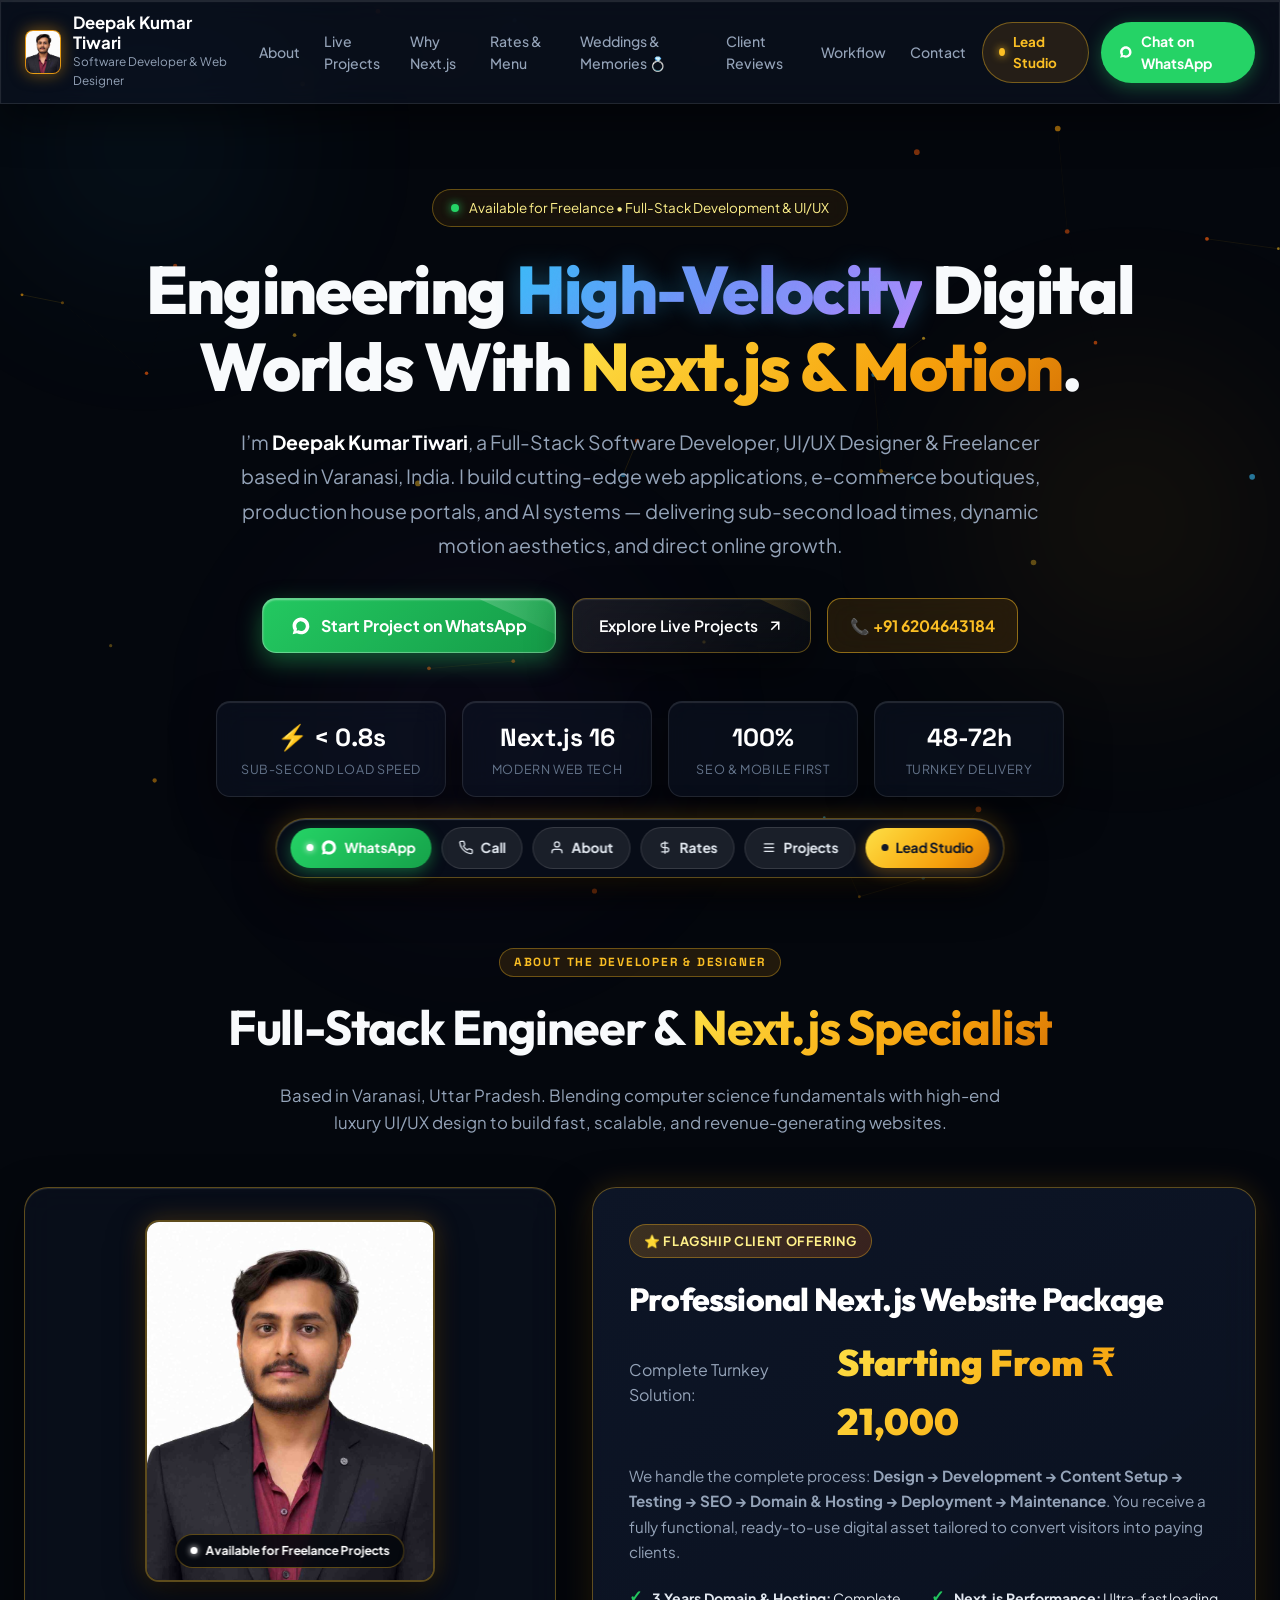
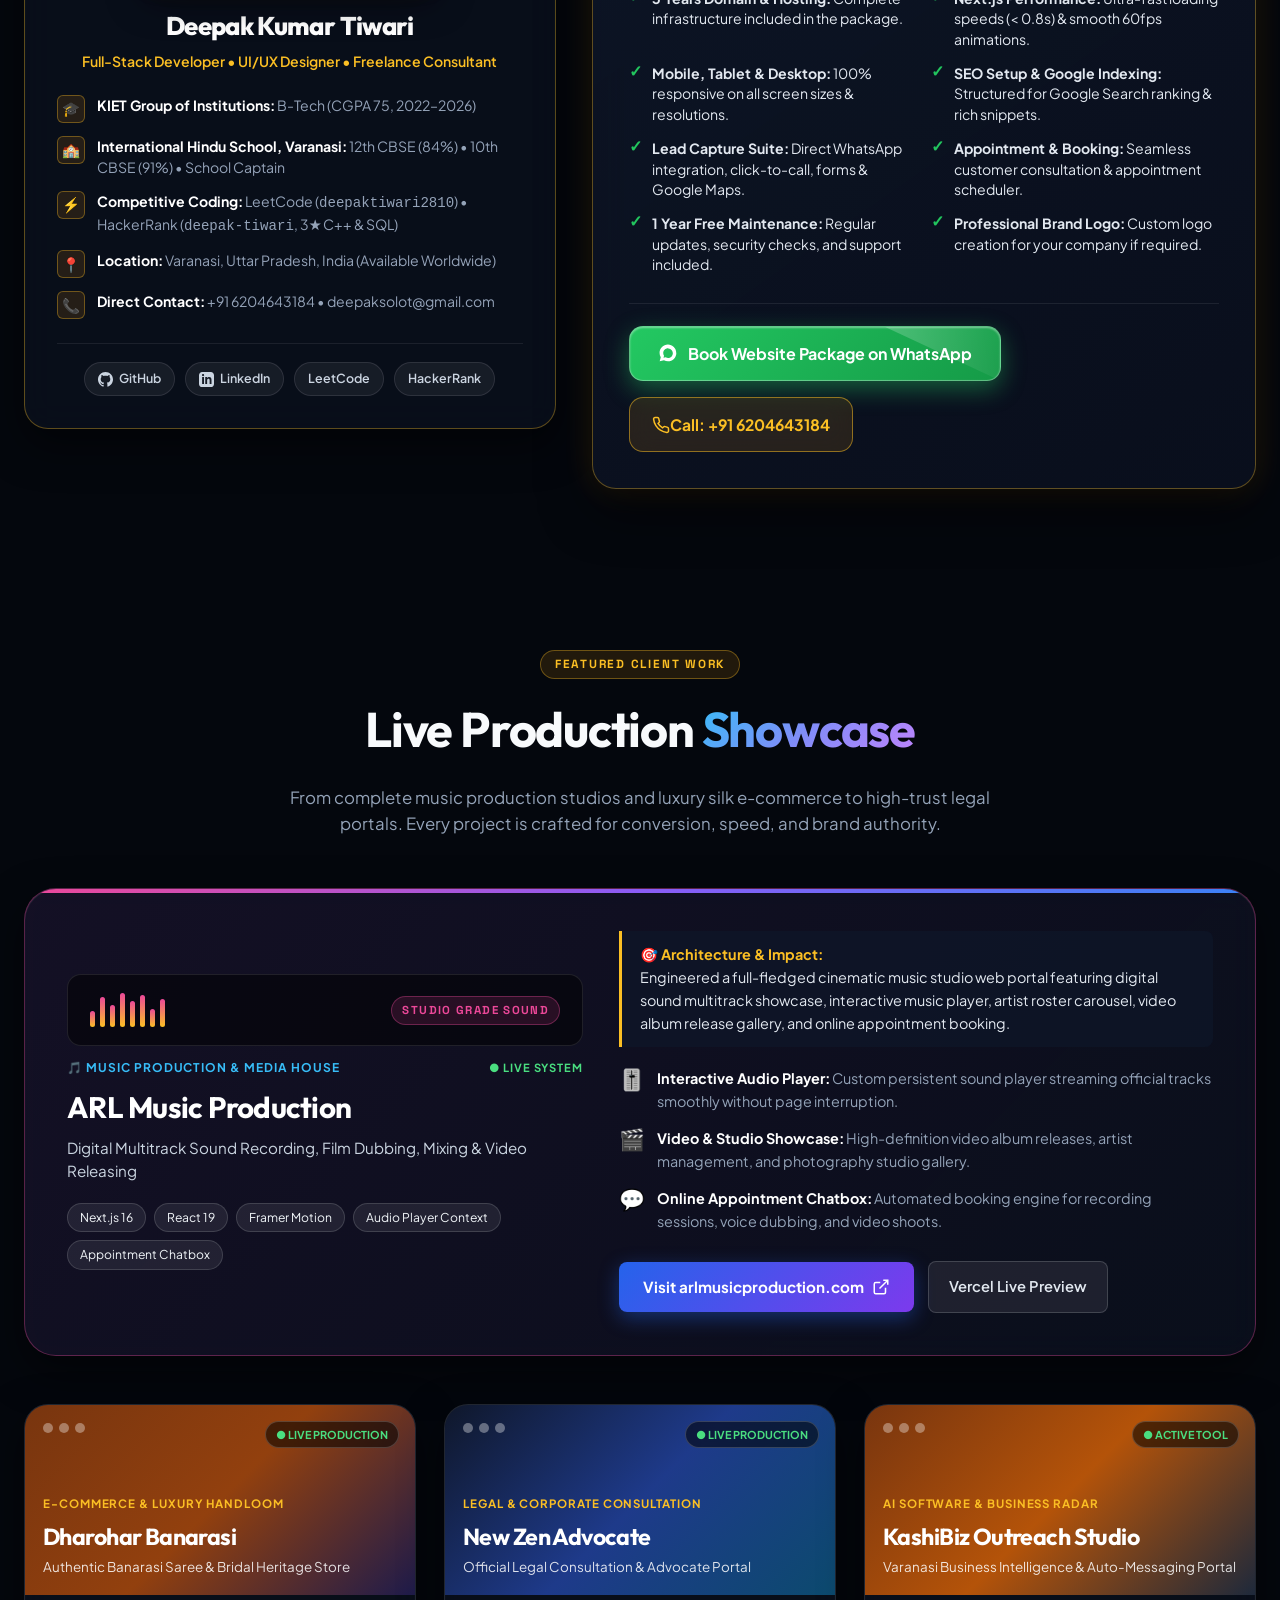
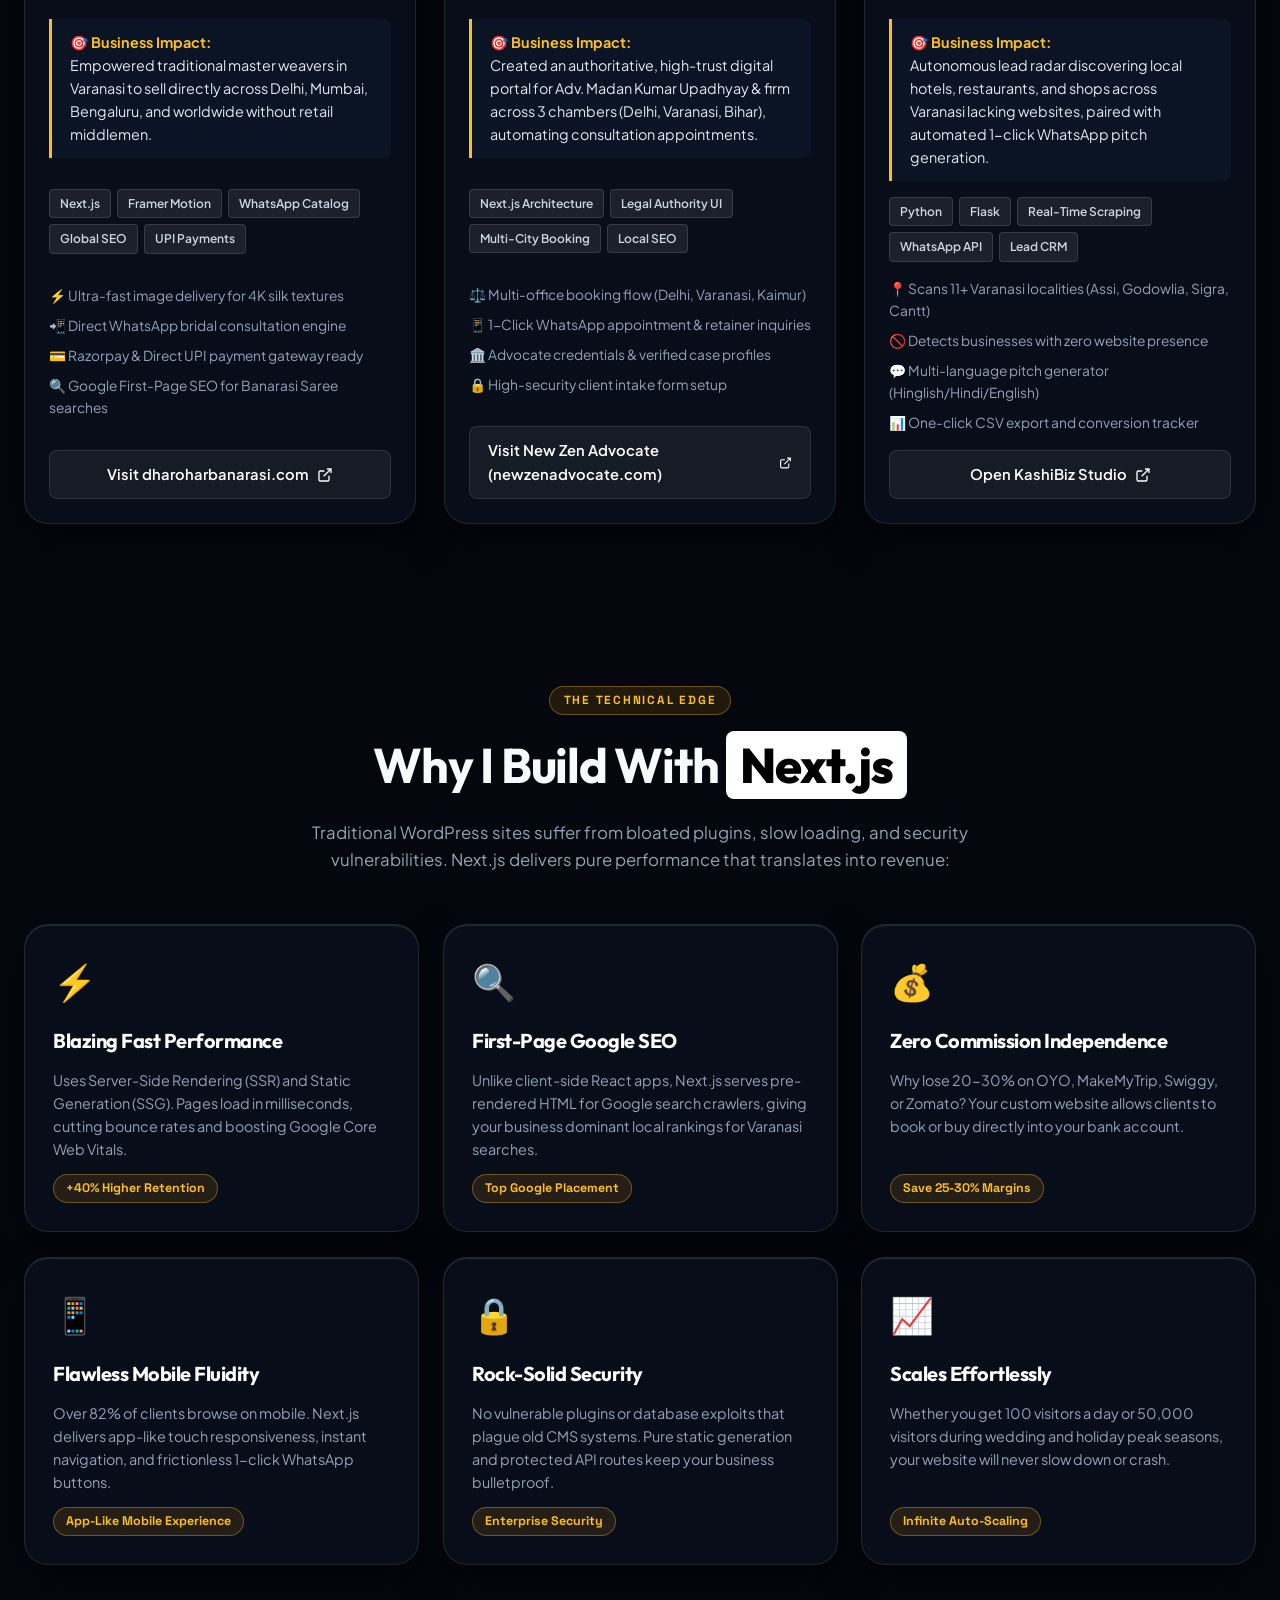
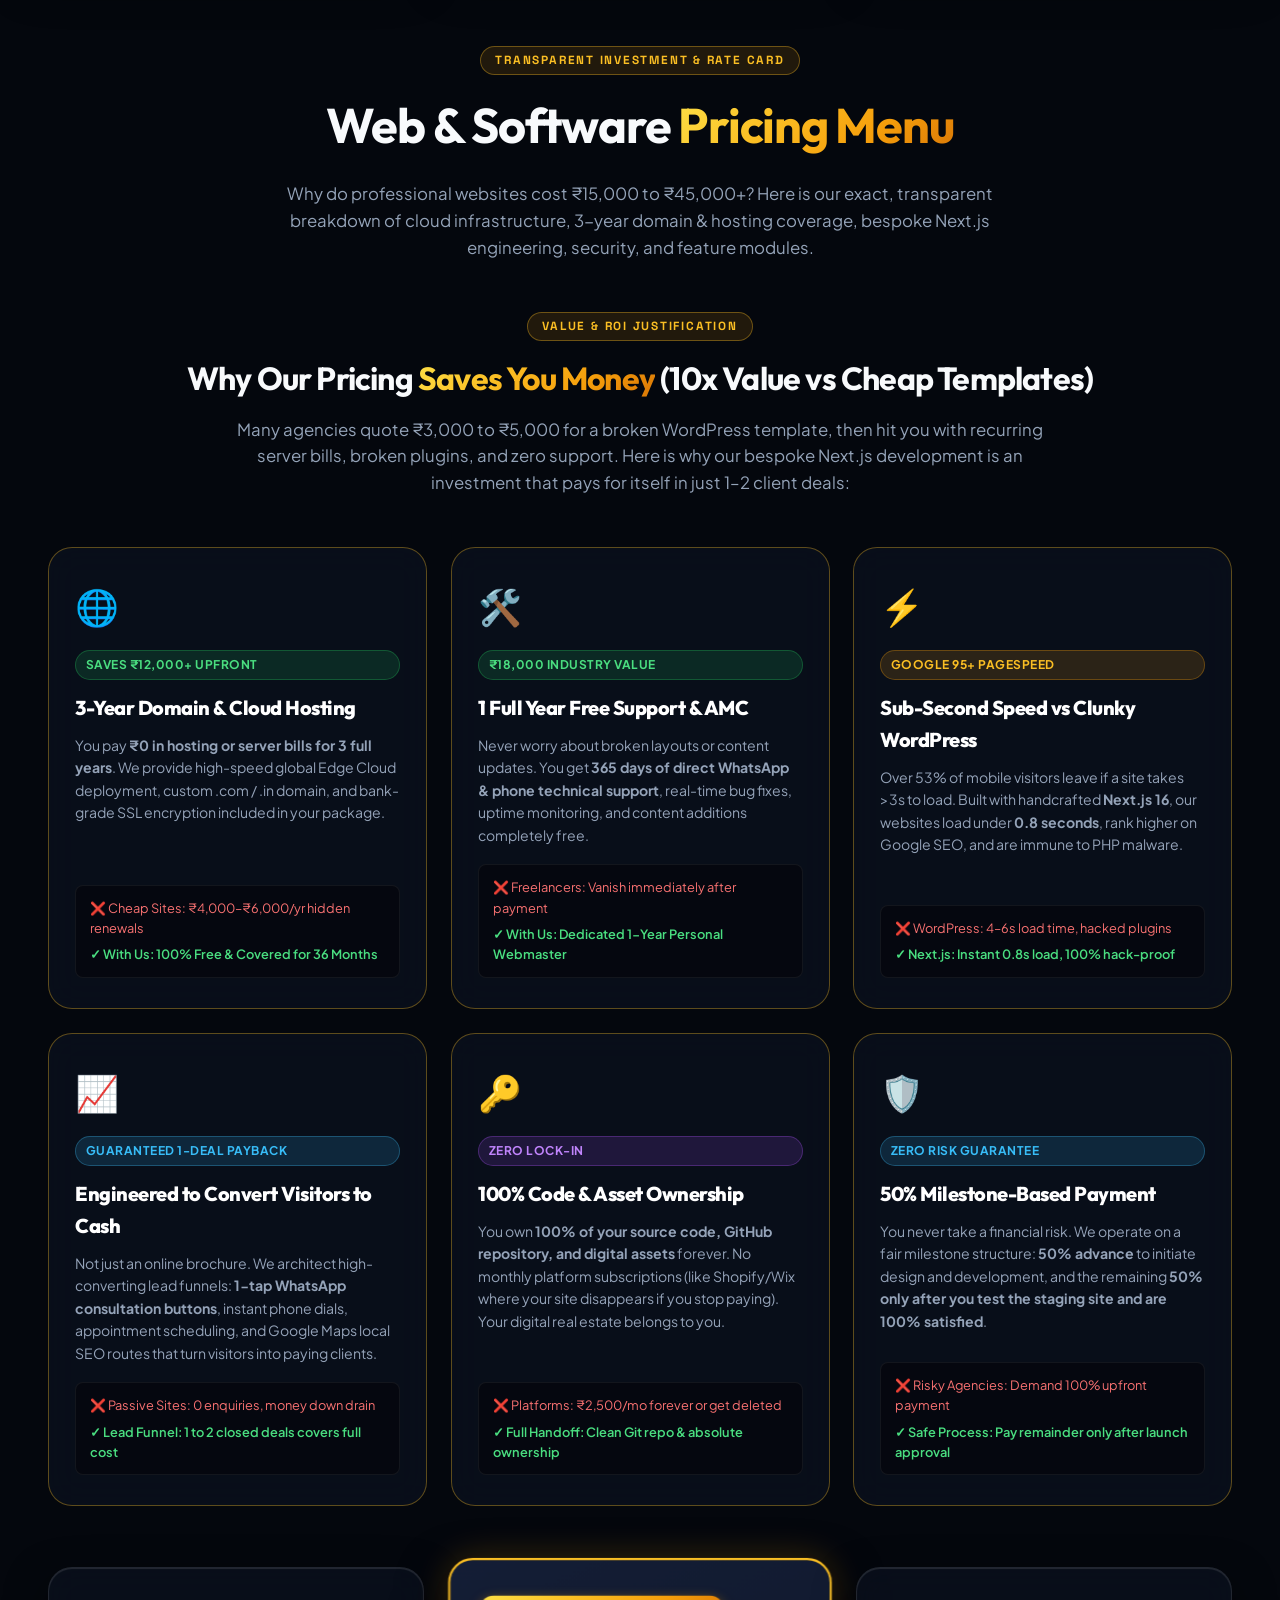
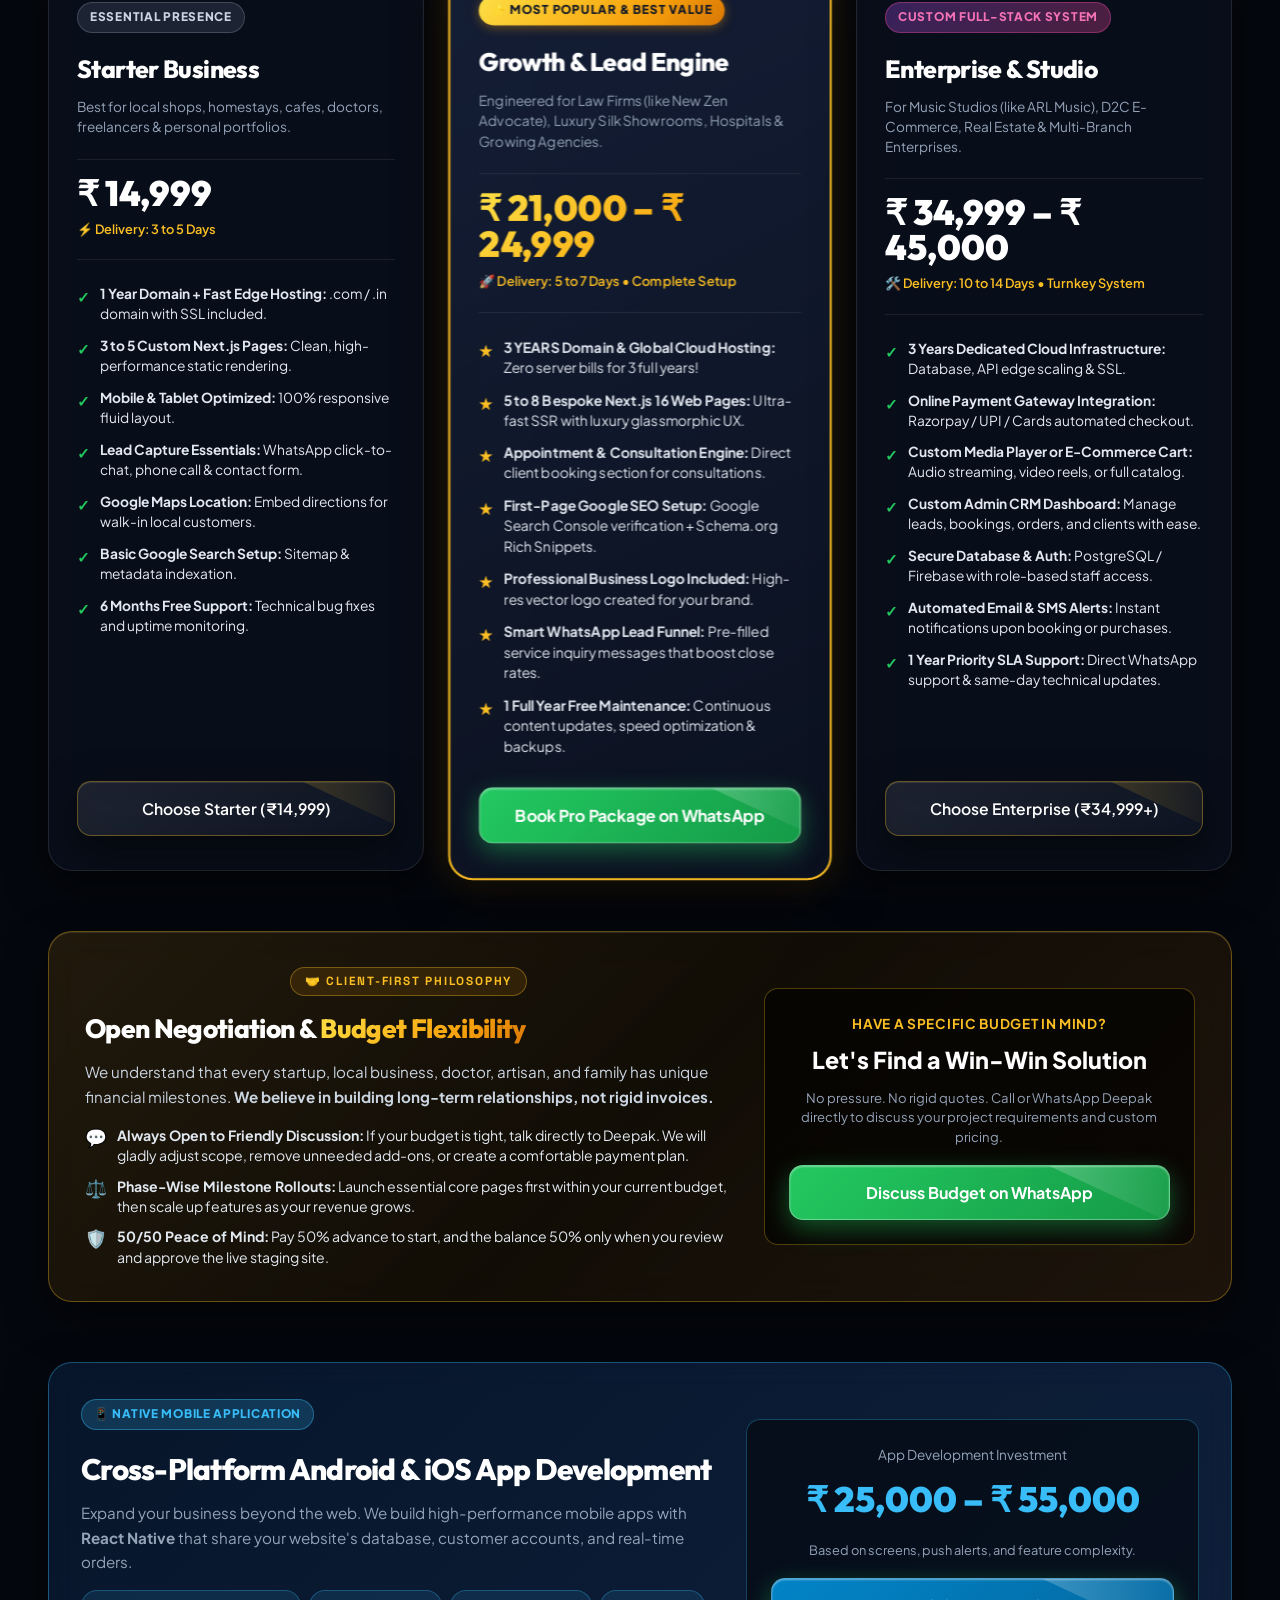
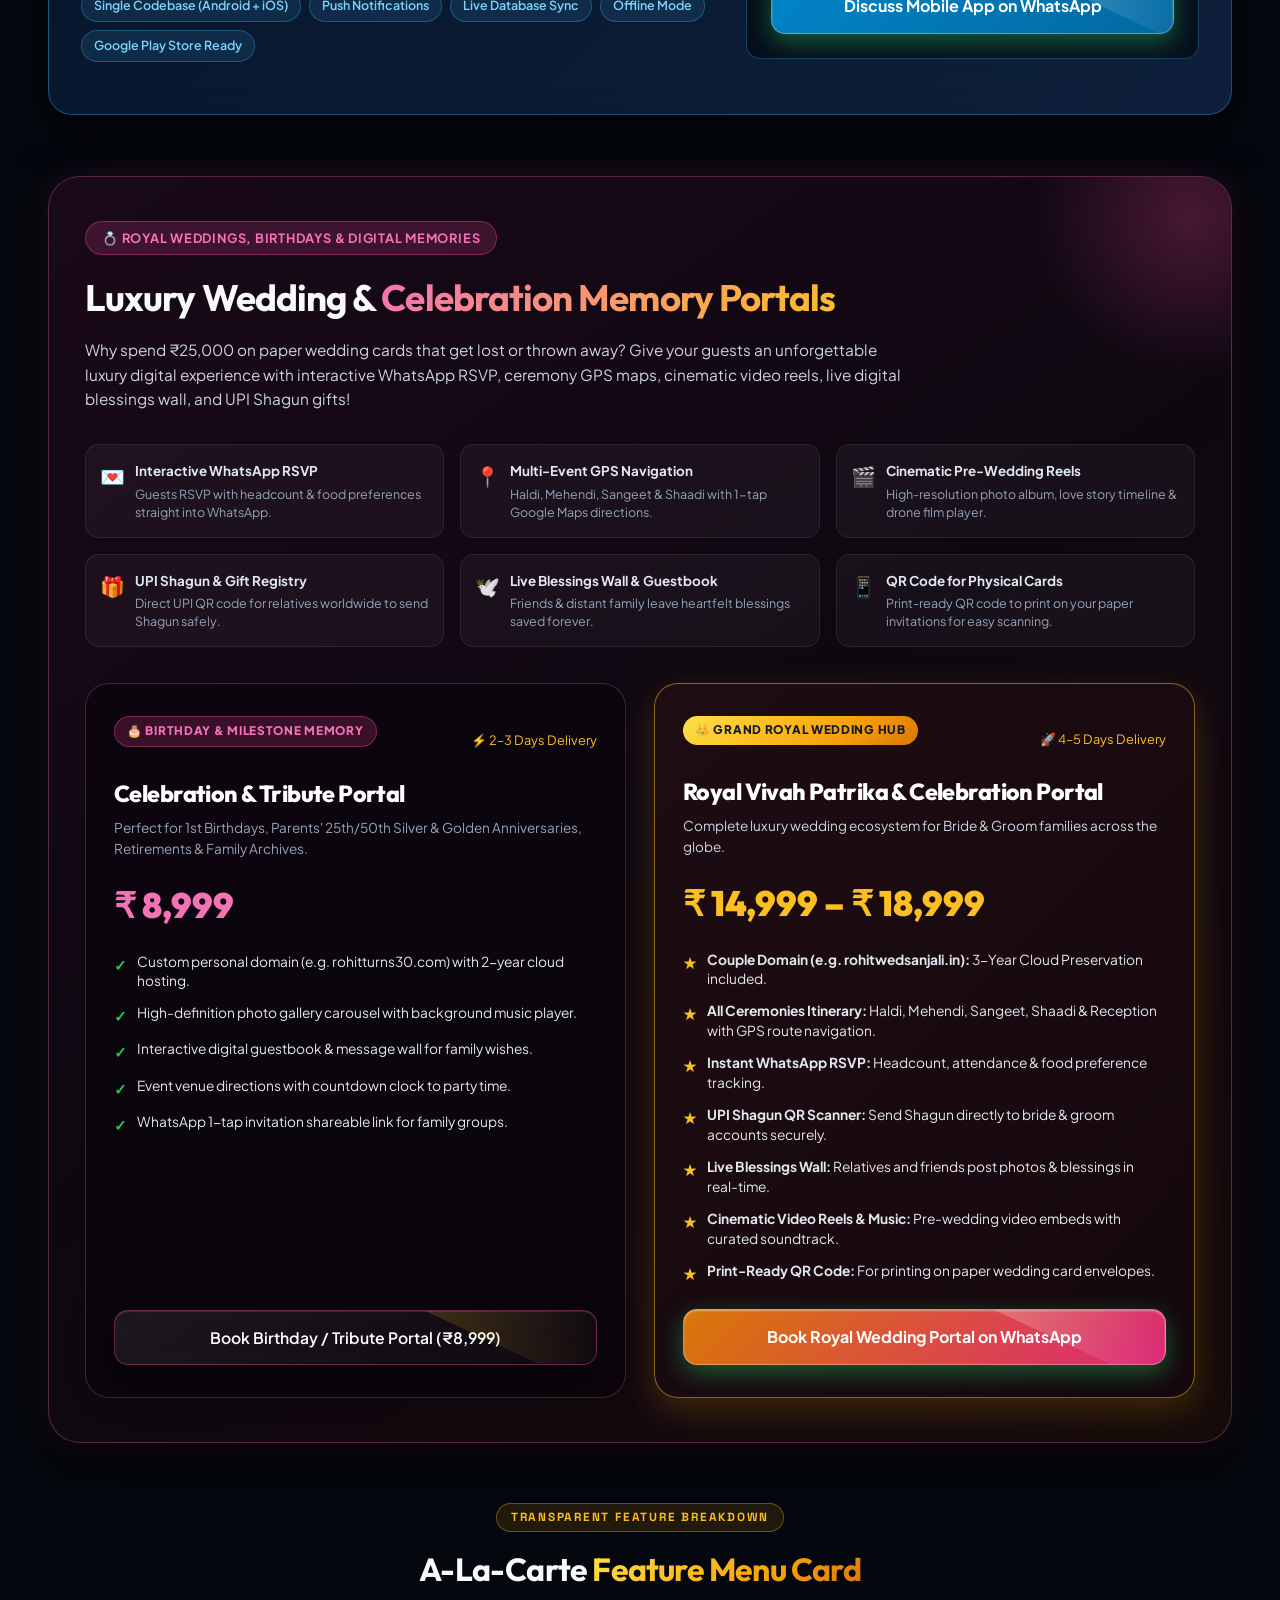
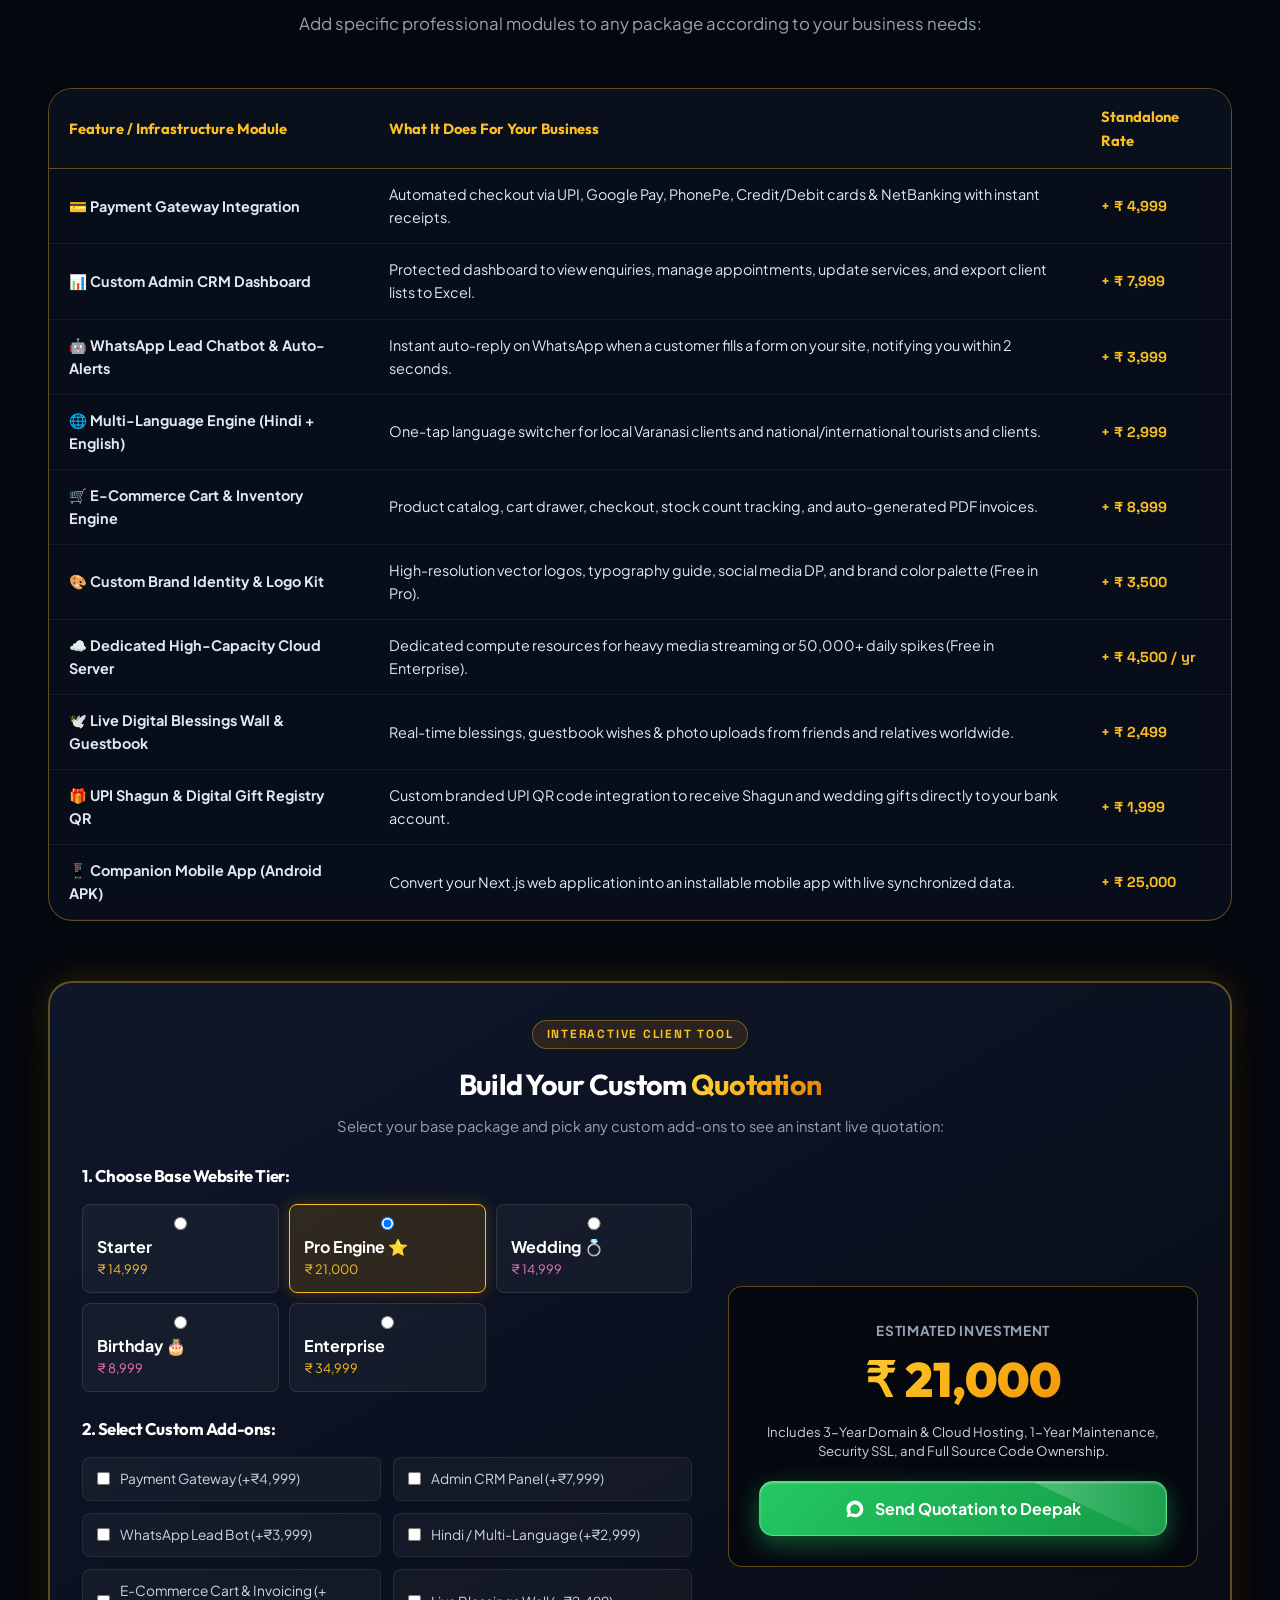
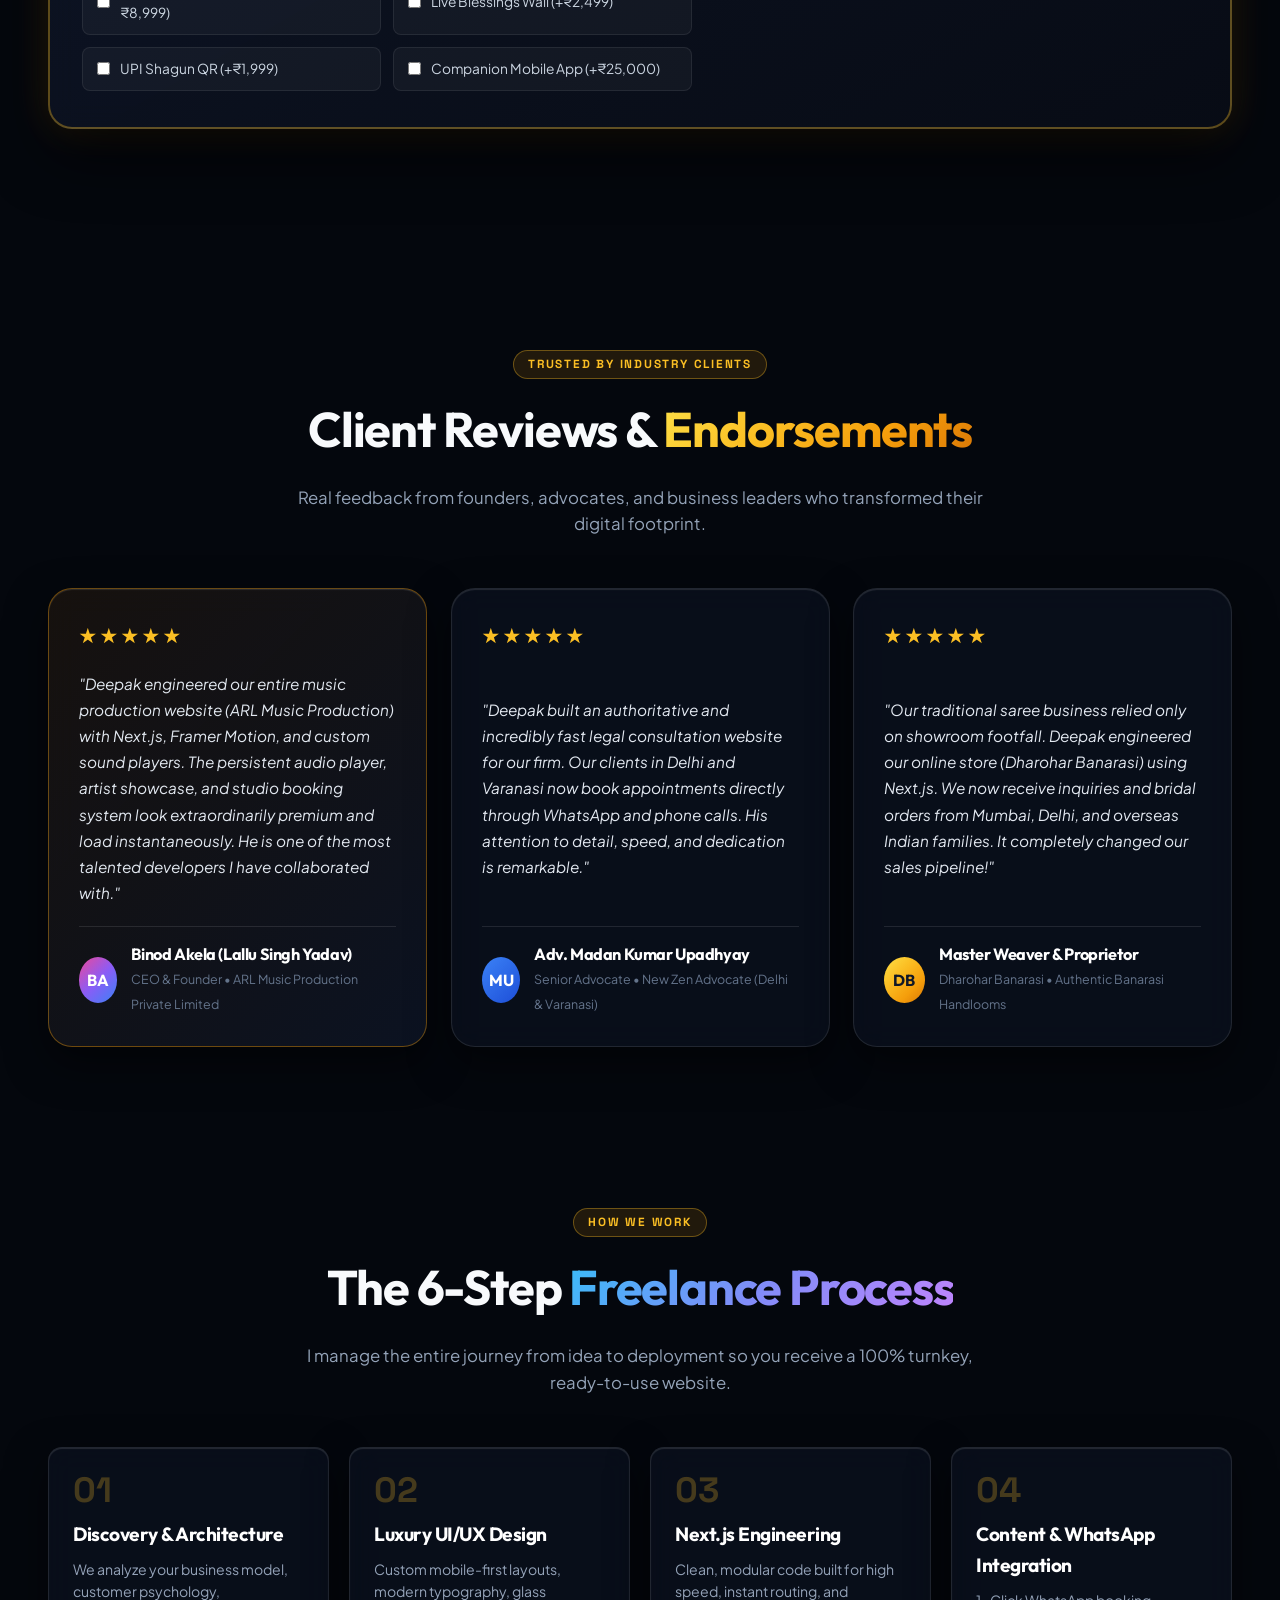
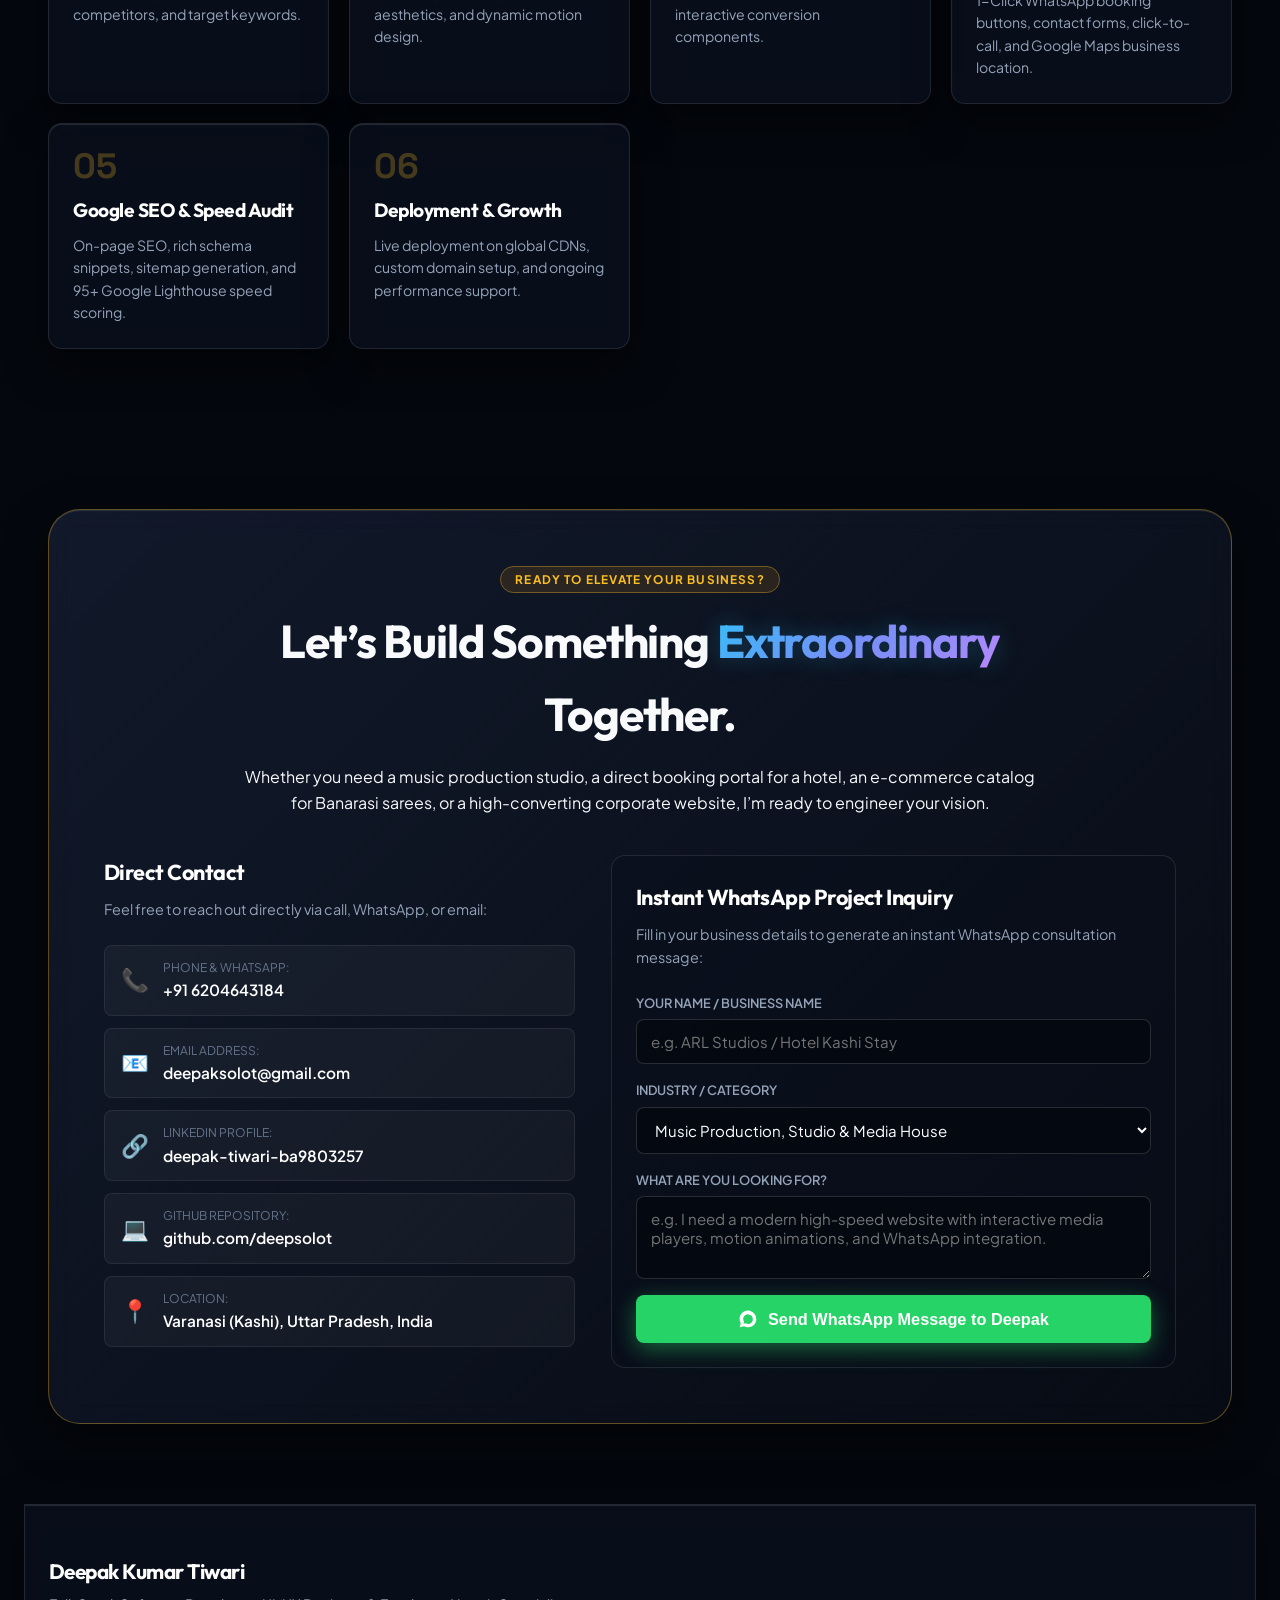
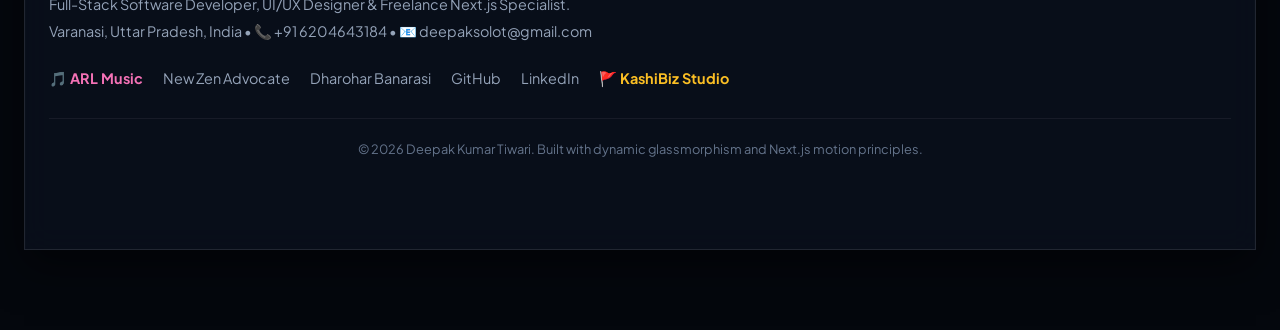
==== commit aa0684cd: "feat: add cost justification, friendly negotiation policy, and royal wedding celebration memory port" ====
--- a/portfolio_standalone.html
+++ b/portfolio_standalone.html
@@ -2243,6 +2243,299 @@
   margin: 10px 0 16px;
 }
 
+/* ==========================================================================
+   Cost Justification & ROI Value Pillars
+   ========================================================================== */
+.value-justification-section {
+  margin: 30px 0 60px;
+}
+
+.value-pillars-grid {
+  display: grid;
+  grid-template-columns: repeat(3, 1fr);
+  gap: 24px;
+  margin-top: 36px;
+}
+
+@media (max-width: 1024px) {
+  .value-pillars-grid {
+    grid-template-columns: repeat(2, 1fr);
+  }
+}
+
+@media (max-width: 680px) {
+  .value-pillars-grid {
+    grid-template-columns: 1fr;
+  }
+}
+
+.value-pillar-card {
+  padding: 30px 26px;
+  border-radius: var(--radius-lg);
+  background: var(--bg-glass-card);
+  border: 1px solid var(--border-marigold-glass);
+  backdrop-filter: blur(16px);
+  position: relative;
+  transition: var(--transition);
+  display: flex;
+  flex-direction: column;
+}
+
+.value-pillar-card:hover {
+  transform: translateY(-6px);
+  border-color: rgba(251, 191, 36, 0.45);
+  box-shadow: var(--shadow-glow);
+}
+
+.value-pillar-icon {
+  font-size: 2.2rem;
+  margin-bottom: 16px;
+  display: inline-block;
+}
+
+.value-pillar-tag {
+  display: inline-block;
+  padding: 4px 10px;
+  border-radius: var(--radius-full);
+  font-size: 0.75rem;
+  font-weight: 700;
+  margin-bottom: 12px;
+  letter-spacing: 0.04em;
+  text-transform: uppercase;
+}
+
+.tag-saving {
+  background: rgba(34, 197, 94, 0.15);
+  color: #4ade80;
+  border: 1px solid rgba(34, 197, 94, 0.3);
+}
+
+.tag-quality {
+  background: rgba(245, 158, 11, 0.15);
+  color: #fbbf24;
+  border: 1px solid rgba(245, 158, 11, 0.3);
+}
+
+.tag-roi {
+  background: rgba(56, 189, 248, 0.15);
+  color: #38bdf8;
+  border: 1px solid rgba(56, 189, 248, 0.3);
+}
+
+.tag-ownership {
+  background: rgba(168, 85, 247, 0.15);
+  color: #c084fc;
+  border: 1px solid rgba(168, 85, 247, 0.3);
+}
+
+.value-pillar-title {
+  font-size: 1.25rem;
+  font-weight: 800;
+  color: #fff;
+  margin-bottom: 10px;
+}
+
+.value-pillar-desc {
+  font-size: 0.88rem;
+  color: var(--text-secondary);
+  line-height: 1.6;
+  flex-grow: 1;
+}
+
+.value-comparison-box {
+  margin-top: 18px;
+  padding: 12px 14px;
+  border-radius: var(--radius-sm);
+  background: rgba(0, 0, 0, 0.4);
+  border: 1px solid rgba(255, 255, 255, 0.06);
+  font-size: 0.8rem;
+}
+
+.comp-bad {
+  color: #f87171;
+  margin-bottom: 6px;
+  display: flex;
+  align-items: center;
+  gap: 6px;
+}
+
+.comp-good {
+  color: #4ade80;
+  font-weight: 600;
+  display: flex;
+  align-items: center;
+  gap: 6px;
+}
+
+/* ==========================================================================
+   Friendly Negotiation & Budget Flexibility Banner
+   ========================================================================== */
+.negotiation-banner-box {
+  margin: 40px 0 60px;
+  padding: 34px 36px;
+  border-radius: var(--radius-lg);
+  background: linear-gradient(135deg, rgba(245, 158, 11, 0.12) 0%, rgba(20, 15, 5, 0.85) 50%, rgba(217, 119, 6, 0.12) 100%);
+  border: 1px solid rgba(251, 191, 36, 0.35);
+  backdrop-filter: blur(16px);
+  box-shadow: 0 16px 40px rgba(0, 0, 0, 0.5), inset 0 1px 0 rgba(255, 255, 255, 0.1);
+  display: grid;
+  grid-template-columns: 1.5fr 1fr;
+  gap: 32px;
+  align-items: center;
+}
+
+@media (max-width: 900px) {
+  .negotiation-banner-box {
+    grid-template-columns: 1fr;
+    padding: 26px 20px;
+  }
+}
+
+.negotiation-title {
+  font-size: 1.65rem;
+  font-weight: 800;
+  color: #fff;
+  margin-bottom: 10px;
+}
+
+.negotiation-pillars {
+  display: flex;
+  flex-direction: column;
+  gap: 10px;
+  margin-top: 16px;
+}
+
+.negotiation-item {
+  display: flex;
+  align-items: flex-start;
+  gap: 10px;
+  font-size: 0.88rem;
+  color: #e2e8f0;
+  line-height: 1.45;
+}
+
+.negotiation-item span.icon {
+  font-size: 1.1rem;
+  color: var(--marigold-gold);
+  flex-shrink: 0;
+}
+
+/* ==========================================================================
+   Royal Wedding, Birthday & Memory Celebration Portals
+   ========================================================================== */
+.wedding-section-container {
+  margin: 60px 0;
+  padding: 44px 36px;
+  border-radius: var(--radius-xl);
+  background: linear-gradient(145deg, rgba(30, 10, 25, 0.85) 0%, rgba(15, 8, 18, 0.95) 50%, rgba(25, 12, 10, 0.85) 100%);
+  border: 1px solid rgba(244, 114, 182, 0.3);
+  box-shadow: 0 20px 50px rgba(0, 0, 0, 0.6), 0 0 35px rgba(236, 72, 153, 0.15);
+  position: relative;
+  overflow: hidden;
+}
+
+.wedding-section-container::before {
+  content: '';
+  position: absolute;
+  top: -120px;
+  right: -120px;
+  width: 320px;
+  height: 320px;
+  background: radial-gradient(circle, rgba(236, 72, 153, 0.25) 0%, transparent 70%);
+  pointer-events: none;
+}
+
+.wedding-badge {
+  display: inline-flex;
+  align-items: center;
+  gap: 8px;
+  padding: 6px 16px;
+  border-radius: var(--radius-full);
+  background: rgba(236, 72, 153, 0.18);
+  border: 1px solid rgba(236, 72, 153, 0.4);
+  color: #f472b6;
+  font-size: 0.8rem;
+  font-weight: 700;
+  letter-spacing: 0.06em;
+  text-transform: uppercase;
+  margin-bottom: 14px;
+}
+
+.wedding-portal-grid {
+  display: grid;
+  grid-template-columns: repeat(2, 1fr);
+  gap: 28px;
+  margin-top: 36px;
+}
+
+@media (max-width: 900px) {
+  .wedding-portal-grid {
+    grid-template-columns: 1fr;
+  }
+}
+
+.wedding-portal-card {
+  padding: 32px 28px;
+  border-radius: var(--radius-lg);
+  background: rgba(10, 5, 12, 0.7);
+  border: 1px solid rgba(244, 114, 182, 0.25);
+  backdrop-filter: blur(16px);
+  display: flex;
+  flex-direction: column;
+  justify-content: space-between;
+  transition: var(--transition);
+}
+
+.wedding-portal-card:hover {
+  transform: translateY(-6px);
+  border-color: rgba(244, 114, 182, 0.6);
+  box-shadow: 0 16px 36px rgba(236, 72, 153, 0.2);
+}
+
+.wedding-portal-card.featured-wedding {
+  border: 1px solid rgba(251, 191, 36, 0.5);
+  background: linear-gradient(135deg, rgba(35, 15, 20, 0.8) 0%, rgba(20, 8, 14, 0.85) 100%);
+  box-shadow: 0 12px 35px rgba(245, 158, 11, 0.2);
+}
+
+.wedding-features-grid {
+  display: grid;
+  grid-template-columns: repeat(3, 1fr);
+  gap: 16px;
+  margin: 32px 0 10px;
+}
+
+@media (max-width: 860px) {
+  .wedding-features-grid {
+    grid-template-columns: repeat(2, 1fr);
+  }
+}
+
+@media (max-width: 540px) {
+  .wedding-features-grid {
+    grid-template-columns: 1fr;
+  }
+}
+
+.wedding-feat-box {
+  padding: 16px 14px;
+  border-radius: var(--radius-md);
+  background: rgba(255, 255, 255, 0.04);
+  border: 1px solid rgba(255, 255, 255, 0.08);
+  font-size: 0.84rem;
+  color: #e2e8f0;
+  display: flex;
+  align-items: flex-start;
+  gap: 10px;
+  line-height: 1.45;
+}
+
+.wedding-feat-box span.feat-icon {
+  font-size: 1.25rem;
+  flex-shrink: 0;
+}
+
+
 </style>
 </head>
 <body class="luxury-dark glass-experience">
@@ -2272,6 +2565,7 @@
         <a href="#projects" class="nav-link">Live Projects</a>
         <a href="#why-nextjs" class="nav-link">Why Next.js</a>
         <a href="#pricing" class="nav-link">Rates & Menu</a>
+        <a href="#celebrations" class="nav-link">Weddings & Memories 💍</a>
         <a href="#testimonials" class="nav-link">Client Reviews</a>
         <a href="#process" class="nav-link">Workflow</a>
         <a href="#contact" class="nav-link">Contact</a>
@@ -2785,6 +3079,105 @@
     <p class="section-subheading">
       Why do professional websites cost ₹15,000 to ₹45,000+? Here is our exact, transparent breakdown of cloud infrastructure, 3-year domain & hosting coverage, bespoke Next.js engineering, security, and feature modules.
     </p>
+
+    <!-- Why We Charge ₹15k - ₹45k & How It Delivers 10x ROI -->
+    <div class="value-justification-section">
+      <div class="section-badge-center">
+        <span>VALUE & ROI JUSTIFICATION</span>
+      </div>
+      <h3 class="section-heading" style="font-size: 2rem; margin-bottom: 12px;">
+        Why Our Pricing <span class="gold-text">Saves You Money</span> (10x Value vs Cheap Templates)
+      </h3>
+      <p class="section-subheading" style="max-width: 820px;">
+        Many agencies quote ₹3,000 to ₹5,000 for a broken WordPress template, then hit you with recurring server bills, broken plugins, and zero support. Here is why our bespoke Next.js development is an investment that pays for itself in just 1–2 client deals:
+      </p>
+
+      <div class="value-pillars-grid">
+        <!-- Pillar 1 -->
+        <div class="value-pillar-card tilt-target">
+          <div class="value-pillar-icon">🌐</div>
+          <span class="value-pillar-tag tag-saving">Saves ₹12,000+ Upfront</span>
+          <h4 class="value-pillar-title">3-Year Domain & Cloud Hosting</h4>
+          <p class="value-pillar-desc">
+            You pay <strong>₹0 in hosting or server bills for 3 full years</strong>. We provide high-speed global Edge Cloud deployment, custom .com / .in domain, and bank-grade SSL encryption included in your package.
+          </p>
+          <div class="value-comparison-box">
+            <div class="comp-bad">❌ Cheap Sites: ₹4,000–₹6,000/yr hidden renewals</div>
+            <div class="comp-good">✓ With Us: 100% Free & Covered for 36 Months</div>
+          </div>
+        </div>
+
+        <!-- Pillar 2 -->
+        <div class="value-pillar-card tilt-target">
+          <div class="value-pillar-icon">🛠️</div>
+          <span class="value-pillar-tag tag-saving">₹18,000 Industry Value</span>
+          <h4 class="value-pillar-title">1 Full Year Free Support & AMC</h4>
+          <p class="value-pillar-desc">
+            Never worry about broken layouts or content updates. You get <strong>365 days of direct WhatsApp & phone technical support</strong>, real-time bug fixes, uptime monitoring, and content additions completely free.
+          </p>
+          <div class="value-comparison-box">
+            <div class="comp-bad">❌ Freelancers: Vanish immediately after payment</div>
+            <div class="comp-good">✓ With Us: Dedicated 1-Year Personal Webmaster</div>
+          </div>
+        </div>
+
+        <!-- Pillar 3 -->
+        <div class="value-pillar-card tilt-target">
+          <div class="value-pillar-icon">⚡</div>
+          <span class="value-pillar-tag tag-quality">Google 95+ PageSpeed</span>
+          <h4 class="value-pillar-title">Sub-Second Speed vs Clunky WordPress</h4>
+          <p class="value-pillar-desc">
+            Over 53% of mobile visitors leave if a site takes &gt;3s to load. Built with handcrafted <strong>Next.js 16</strong>, our websites load under <strong>0.8 seconds</strong>, rank higher on Google SEO, and are immune to PHP malware.
+          </p>
+          <div class="value-comparison-box">
+            <div class="comp-bad">❌ WordPress: 4–6s load time, hacked plugins</div>
+            <div class="comp-good">✓ Next.js: Instant 0.8s load, 100% hack-proof</div>
+          </div>
+        </div>
+
+        <!-- Pillar 4 -->
+        <div class="value-pillar-card tilt-target">
+          <div class="value-pillar-icon">📈</div>
+          <span class="value-pillar-tag tag-roi">Guaranteed 1-Deal Payback</span>
+          <h4 class="value-pillar-title">Engineered to Convert Visitors to Cash</h4>
+          <p class="value-pillar-desc">
+            Not just an online brochure. We architect high-converting lead funnels: <strong>1-tap WhatsApp consultation buttons</strong>, instant phone dials, appointment scheduling, and Google Maps local SEO routes that turn visitors into paying clients.
+          </p>
+          <div class="value-comparison-box">
+            <div class="comp-bad">❌ Passive Sites: 0 enquiries, money down drain</div>
+            <div class="comp-good">✓ Lead Funnel: 1 to 2 closed deals covers full cost</div>
+          </div>
+        </div>
+
+        <!-- Pillar 5 -->
+        <div class="value-pillar-card tilt-target">
+          <div class="value-pillar-icon">🔑</div>
+          <span class="value-pillar-tag tag-ownership">Zero Lock-In</span>
+          <h4 class="value-pillar-title">100% Code & Asset Ownership</h4>
+          <p class="value-pillar-desc">
+            You own <strong>100% of your source code, GitHub repository, and digital assets</strong> forever. No monthly platform subscriptions (like Shopify/Wix where your site disappears if you stop paying). Your digital real estate belongs to you.
+          </p>
+          <div class="value-comparison-box">
+            <div class="comp-bad">❌ Platforms: ₹2,500/mo forever or get deleted</div>
+            <div class="comp-good">✓ Full Handoff: Clean Git repo & absolute ownership</div>
+          </div>
+        </div>
+
+        <!-- Pillar 6 -->
+        <div class="value-pillar-card tilt-target">
+          <div class="value-pillar-icon">🛡️</div>
+          <span class="value-pillar-tag tag-roi">Zero Risk Guarantee</span>
+          <h4 class="value-pillar-title">50% Milestone-Based Payment</h4>
+          <p class="value-pillar-desc">
+            You never take a financial risk. We operate on a fair milestone structure: <strong>50% advance</strong> to initiate design and development, and the remaining <strong>50% only after you test the staging site and are 100% satisfied</strong>.
+          </p>
+          <div class="value-comparison-box">
+            <div class="comp-bad">❌ Risky Agencies: Demand 100% upfront payment</div>
+            <div class="comp-good">✓ Safe Process: Pay remainder only after launch approval</div>
+          </div>
+        </div>
+      </div>
+    </div>
 
     <!-- 3 Tiered Packages Grid -->
     <div class="pricing-cards-grid">
@@ -2942,6 +3335,44 @@
       </div>
     </div>
 
+    <!-- Friendly Negotiation & Budget Flexibility Banner -->
+    <div class="negotiation-banner-box tilt-target">
+      <div>
+        <div class="section-badge-center" style="justify-content: flex-start; margin-bottom: 12px;">
+          <span>🤝 CLIENT-FIRST PHILOSOPHY</span>
+        </div>
+        <h3 class="negotiation-title">Open Negotiation & <span class="gold-text">Budget Flexibility</span></h3>
+        <p style="color: #cbd5e1; font-size: 0.95rem; line-height: 1.6;">
+          We understand that every startup, local business, doctor, artisan, and family has unique financial milestones. <strong>We believe in building long-term relationships, not rigid invoices.</strong>
+        </p>
+        <div class="negotiation-pillars">
+          <div class="negotiation-item">
+            <span class="icon">💬</span>
+            <span><strong>Always Open to Friendly Discussion:</strong> If your budget is tight, talk directly to Deepak. We will gladly adjust scope, remove unneeded add-ons, or create a comfortable payment plan.</span>
+          </div>
+          <div class="negotiation-item">
+            <span class="icon">⚖️</span>
+            <span><strong>Phase-Wise Milestone Rollouts:</strong> Launch essential core pages first within your current budget, then scale up features as your revenue grows.</span>
+          </div>
+          <div class="negotiation-item">
+            <span class="icon">🛡️</span>
+            <span><strong>50/50 Peace of Mind:</strong> Pay 50% advance to start, and the balance 50% only when you review and approve the live staging site.</span>
+          </div>
+        </div>
+      </div>
+
+      <div style="text-align: center; padding: 24px; border-radius: var(--radius-md); background: rgba(0, 0, 0, 0.6); border: 1px solid rgba(251, 191, 36, 0.3);">
+        <div style="font-size: 0.85rem; color: #fbbf24; font-weight: 700; text-transform: uppercase; letter-spacing: 0.05em; margin-bottom: 6px;">Have a Specific Budget in Mind?</div>
+        <div style="font-size: 1.45rem; font-weight: 800; color: #fff; margin-bottom: 10px;">Let's Find a Win-Win Solution</div>
+        <p style="font-size: 0.82rem; color: #94a3b8; margin-bottom: 18px; line-height: 1.5;">
+          No pressure. No rigid quotes. Call or WhatsApp Deepak directly to discuss your project requirements and custom pricing.
+        </p>
+        <a href="https://wa.me/916204643184?text=Namaste%20Deepak%20ji%20%F0%9F%99%8F%20I%20want%20to%20discuss%20a%20website%20project%20with%20my%20custom%20budget%20requirements.%20Can%20we%20have%20a%20friendly%20discussion%3F" target="_blank" class="btn-primary-glass" style="width: 100%; justify-content: center;">
+          <span>Discuss Budget on WhatsApp</span>
+        </a>
+      </div>
+    </div>
+
     <!-- Mobile App Development Suite Banner -->
     <div class="app-dev-banner glass-panel tilt-target">
       <div>
@@ -2969,6 +3400,139 @@
         <a href="https://wa.me/916204643184?text=Hi%20Deepak%20ji%2C%20I%20want%20to%20inquire%20about%20Cross-Platform%20Mobile%20App%20Development%20for%20my%20business!" target="_blank" class="btn-primary-glass" style="background: linear-gradient(135deg, #0284c7 0%, #0369a1 100%); justify-content: center; width: 100%;">
           <span>Discuss Mobile App on WhatsApp</span>
         </a>
+      </div>
+    </div>
+
+    <!-- Luxury Wedding, Birthday & Milestone Memory Celebration Portals -->
+    <div class="wedding-section-container tilt-target" id="celebrations">
+      <div class="wedding-badge">
+        <span>💍 ROYAL WEDDINGS, BIRTHDAYS & DIGITAL MEMORIES</span>
+      </div>
+      <h3 class="section-heading" style="text-align: left; font-size: 2.3rem; margin-bottom: 10px;">
+        Luxury Wedding & <span style="background: linear-gradient(135deg, #f472b6 0%, #fbbf24 100%); -webkit-background-clip: text; -webkit-text-fill-color: transparent;">Celebration Memory Portals</span>
+      </h3>
+      <p style="color: #cbd5e1; font-size: 0.96rem; max-width: 820px; line-height: 1.6; margin-bottom: 24px;">
+        Why spend ₹25,000 on paper wedding cards that get lost or thrown away? Give your guests an unforgettable luxury digital experience with interactive WhatsApp RSVP, ceremony GPS maps, cinematic video reels, live digital blessings wall, and UPI Shagun gifts!
+      </p>
+
+      <!-- 6 Key Features of Wedding/Memory Portals -->
+      <div class="wedding-features-grid">
+        <div class="wedding-feat-box">
+          <span class="feat-icon">💌</span>
+          <div>
+            <strong>Interactive WhatsApp RSVP</strong>
+            <p style="font-size: 0.78rem; color: #94a3b8; margin-top: 4px;">Guests RSVP with headcount & food preferences straight into WhatsApp.</p>
+          </div>
+        </div>
+
+        <div class="wedding-feat-box">
+          <span class="feat-icon">📍</span>
+          <div>
+            <strong>Multi-Event GPS Navigation</strong>
+            <p style="font-size: 0.78rem; color: #94a3b8; margin-top: 4px;">Haldi, Mehendi, Sangeet & Shaadi with 1-tap Google Maps directions.</p>
+          </div>
+        </div>
+
+        <div class="wedding-feat-box">
+          <span class="feat-icon">🎬</span>
+          <div>
+            <strong>Cinematic Pre-Wedding Reels</strong>
+            <p style="font-size: 0.78rem; color: #94a3b8; margin-top: 4px;">High-resolution photo album, love story timeline & drone film player.</p>
+          </div>
+        </div>
+
+        <div class="wedding-feat-box">
+          <span class="feat-icon">🎁</span>
+          <div>
+            <strong>UPI Shagun & Gift Registry</strong>
+            <p style="font-size: 0.78rem; color: #94a3b8; margin-top: 4px;">Direct UPI QR code for relatives worldwide to send Shagun safely.</p>
+          </div>
+        </div>
+
+        <div class="wedding-feat-box">
+          <span class="feat-icon">🕊️</span>
+          <div>
+            <strong>Live Blessings Wall & Guestbook</strong>
+            <p style="font-size: 0.78rem; color: #94a3b8; margin-top: 4px;">Friends & distant family leave heartfelt blessings saved forever.</p>
+          </div>
+        </div>
+
+        <div class="wedding-feat-box">
+          <span class="feat-icon">📱</span>
+          <div>
+            <strong>QR Code for Physical Cards</strong>
+            <p style="font-size: 0.78rem; color: #94a3b8; margin-top: 4px;">Print-ready QR code to print on your paper invitations for easy scanning.</p>
+          </div>
+        </div>
+      </div>
+
+      <!-- Wedding & Celebration Tiers -->
+      <div class="wedding-portal-grid">
+        <!-- Option 1: Milestone Birthday / Anniversary Memory Portal -->
+        <div class="wedding-portal-card">
+          <div>
+            <div style="display: flex; justify-content: space-between; align-items: center; margin-bottom: 12px;">
+              <span class="tier-badge-pill" style="background: rgba(236, 72, 153, 0.2); color: #f472b6; border: 1px solid rgba(236, 72, 153, 0.4);">
+                🎂 BIRTHDAY & MILESTONE MEMORY
+              </span>
+              <span style="font-size: 0.8rem; color: #fbbf24;">⚡ 2–3 Days Delivery</span>
+            </div>
+            <h4 style="font-size: 1.45rem; font-weight: 800; color: #fff; margin-bottom: 6px;">Celebration & Tribute Portal</h4>
+            <p style="font-size: 0.85rem; color: #94a3b8; line-height: 1.5; margin-bottom: 18px;">
+              Perfect for 1st Birthdays, Parents' 25th/50th Silver & Golden Anniversaries, Retirements & Family Archives.
+            </p>
+
+            <div style="font-size: 2.2rem; font-weight: 900; font-family: var(--font-heading); color: #f472b6; margin-bottom: 18px;">
+              ₹ 8,999
+            </div>
+
+            <ul class="tier-features-list" style="margin-bottom: 24px;">
+              <li><span class="check-icon">✓</span><span>Custom personal domain (e.g. rohitturns30.com) with 2-year cloud hosting.</span></li>
+              <li><span class="check-icon">✓</span><span>High-definition photo gallery carousel with background music player.</span></li>
+              <li><span class="check-icon">✓</span><span>Interactive digital guestbook & message wall for family wishes.</span></li>
+              <li><span class="check-icon">✓</span><span>Event venue directions with countdown clock to party time.</span></li>
+              <li><span class="check-icon">✓</span><span>WhatsApp 1-tap invitation shareable link for family groups.</span></li>
+            </ul>
+          </div>
+
+          <a href="https://wa.me/916204643184?text=Hi%20Deepak%20ji%2C%20I%20want%20to%20create%20a%20Milestone%20Birthday%20%2F%20Anniversary%20Memory%20Portal%20(%E2%82%B98%2C999)!" target="_blank" class="btn-secondary-glass" style="width: 100%; justify-content: center; border-color: rgba(236, 72, 153, 0.4);">
+            <span>Book Birthday / Tribute Portal (₹8,999)</span>
+          </a>
+        </div>
+
+        <!-- Option 2: Royal Multi-Day Wedding Hub -->
+        <div class="wedding-portal-card featured-wedding">
+          <div>
+            <div style="display: flex; justify-content: space-between; align-items: center; margin-bottom: 12px;">
+              <span class="tier-badge-pill" style="background: var(--marigold-gradient); color: #111827; font-weight: 800;">
+                👑 GRAND ROYAL WEDDING HUB
+              </span>
+              <span style="font-size: 0.8rem; color: #fbbf24;">🚀 4–5 Days Delivery</span>
+            </div>
+            <h4 style="font-size: 1.45rem; font-weight: 800; color: #fff; margin-bottom: 6px;">Royal Vivah Patrika & Celebration Portal</h4>
+            <p style="font-size: 0.85rem; color: #cbd5e1; line-height: 1.5; margin-bottom: 18px;">
+              Complete luxury wedding ecosystem for Bride & Groom families across the globe.
+            </p>
+
+            <div style="font-size: 2.2rem; font-weight: 900; font-family: var(--font-heading); color: #fbbf24; margin-bottom: 18px;">
+              ₹ 14,999 – ₹ 18,999
+            </div>
+
+            <ul class="tier-features-list" style="margin-bottom: 24px;">
+              <li><span class="star-icon">★</span><span><strong>Couple Domain (e.g. rohitwedsanjali.in):</strong> 3-Year Cloud Preservation included.</span></li>
+              <li><span class="star-icon">★</span><span><strong>All Ceremonies Itinerary:</strong> Haldi, Mehendi, Sangeet, Shaadi & Reception with GPS route navigation.</span></li>
+              <li><span class="star-icon">★</span><span><strong>Instant WhatsApp RSVP:</strong> Headcount, attendance & food preference tracking.</span></li>
+              <li><span class="star-icon">★</span><span><strong>UPI Shagun QR Scanner:</strong> Send Shagun directly to bride & groom accounts securely.</span></li>
+              <li><span class="star-icon">★</span><span><strong>Live Blessings Wall:</strong> Relatives and friends post photos & blessings in real-time.</span></li>
+              <li><span class="star-icon">★</span><span><strong>Cinematic Video Reels & Music:</strong> Pre-wedding video embeds with curated soundtrack.</span></li>
+              <li><span class="star-icon">★</span><span><strong>Print-Ready QR Code:</strong> For printing on paper wedding card envelopes.</span></li>
+            </ul>
+          </div>
+
+          <a href="https://wa.me/916204643184?text=Namaste%20Deepak%20ji%20%F0%9F%99%8F%20I%20want%20to%20design%20a%20Grand%20Royal%20Wedding%20Portal%20for%20our%20family%20wedding!%20Please%20share%20details%20and%20examples." target="_blank" class="btn-primary-glass" style="width: 100%; justify-content: center; background: linear-gradient(135deg, #d97706 0%, #db2777 100%);">
+            <span>Book Royal Wedding Portal on WhatsApp</span>
+          </a>
+        </div>
       </div>
     </div>
 
@@ -3027,6 +3591,16 @@
             <td><span class="addon-badge">+ ₹ 4,500 / yr</span></td>
           </tr>
           <tr>
+            <td><strong>🕊️ Live Digital Blessings Wall & Guestbook</strong></td>
+            <td>Real-time blessings, guestbook wishes & photo uploads from friends and relatives worldwide.</td>
+            <td><span class="addon-badge">+ ₹ 2,499</span></td>
+          </tr>
+          <tr>
+            <td><strong>🎁 UPI Shagun & Digital Gift Registry QR</strong></td>
+            <td>Custom branded UPI QR code integration to receive Shagun and wedding gifts directly to your bank account.</td>
+            <td><span class="addon-badge">+ ₹ 1,999</span></td>
+          </tr>
+          <tr>
             <td><strong>📱 Companion Mobile App (Android APK)</strong></td>
             <td>Convert your Next.js web application into an installable mobile app with live synchronized data.</td>
             <td><span class="addon-badge">+ ₹ 25,000</span></td>
@@ -3064,6 +3638,18 @@
             </label>
 
             <label class="calc-radio-label">
+              <input type="radio" name="quote-tier" value="14999" data-name="Royal Wedding Portal">
+              <span style="font-weight: 700; color: #fff; margin-top: 4px;">Wedding 💍</span>
+              <span style="font-size: 0.8rem; color: #f472b6;">₹ 14,999</span>
+            </label>
+
+            <label class="calc-radio-label">
+              <input type="radio" name="quote-tier" value="8999" data-name="Birthday / Memory Portal">
+              <span style="font-weight: 700; color: #fff; margin-top: 4px;">Birthday 🎂</span>
+              <span style="font-size: 0.8rem; color: #f472b6;">₹ 8,999</span>
+            </label>
+
+            <label class="calc-radio-label">
               <input type="radio" name="quote-tier" value="34999" data-name="Enterprise & Studio">
               <span style="font-weight: 700; color: #fff; margin-top: 4px;">Enterprise</span>
               <span style="font-size: 0.8rem; color: var(--marigold-gold);">₹ 34,999</span>
@@ -3095,6 +3681,16 @@
             <label class="calc-checkbox-label">
               <input type="checkbox" class="quote-addon-checkbox" value="8999" data-addon="E-Commerce Cart & Inventory (₹8,999)">
               <span>E-Commerce Cart & Invoicing (+₹8,999)</span>
+            </label>
+
+            <label class="calc-checkbox-label">
+              <input type="checkbox" class="quote-addon-checkbox" value="2499" data-addon="Live Blessings Wall & Guestbook (₹2,499)">
+              <span>Live Blessings Wall (+₹2,499)</span>
+            </label>
+
+            <label class="calc-checkbox-label">
+              <input type="checkbox" class="quote-addon-checkbox" value="1999" data-addon="UPI Shagun QR & Gift Registry (₹1,999)">
+              <span>UPI Shagun QR (+₹1,999)</span>
             </label>
 
             <label class="calc-checkbox-label">
@@ -3664,9 +4260,10 @@
   // Update WhatsApp pre-filled button
   const waBtn = document.getElementById('calc-whatsapp-btn');
   if (waBtn) {
-    const addonsText = selectedAddons.length > 0 
-      ? selectedAddons.map(a => '  • ' + a).join('\n') 
-      : '  • Core package features only';
+    const isCelebration = tierName.includes('Wedding') || tierName.includes('Birthday') || tierName.includes('Memory');
+    const intentLine = isCelebration 
+      ? 'I want to discuss this wedding / celebration memory portal, event itinerary, RSVP, and timeline with you!'
+      : 'I want to discuss this project structure, timeline, and get started for my business!';
 
     const msg = `Namaste Deepak ji 🙏
 
@@ -3678,7 +4275,7 @@
 
 💰 *Estimated Total:* ${formattedTotal}
 
-I want to discuss this project structure, timeline, and get started for my business!`;
+${intentLine}`;
 
     waBtn.href = `https://wa.me/916204643184?text=${encodeURIComponent(msg)}`;
   }
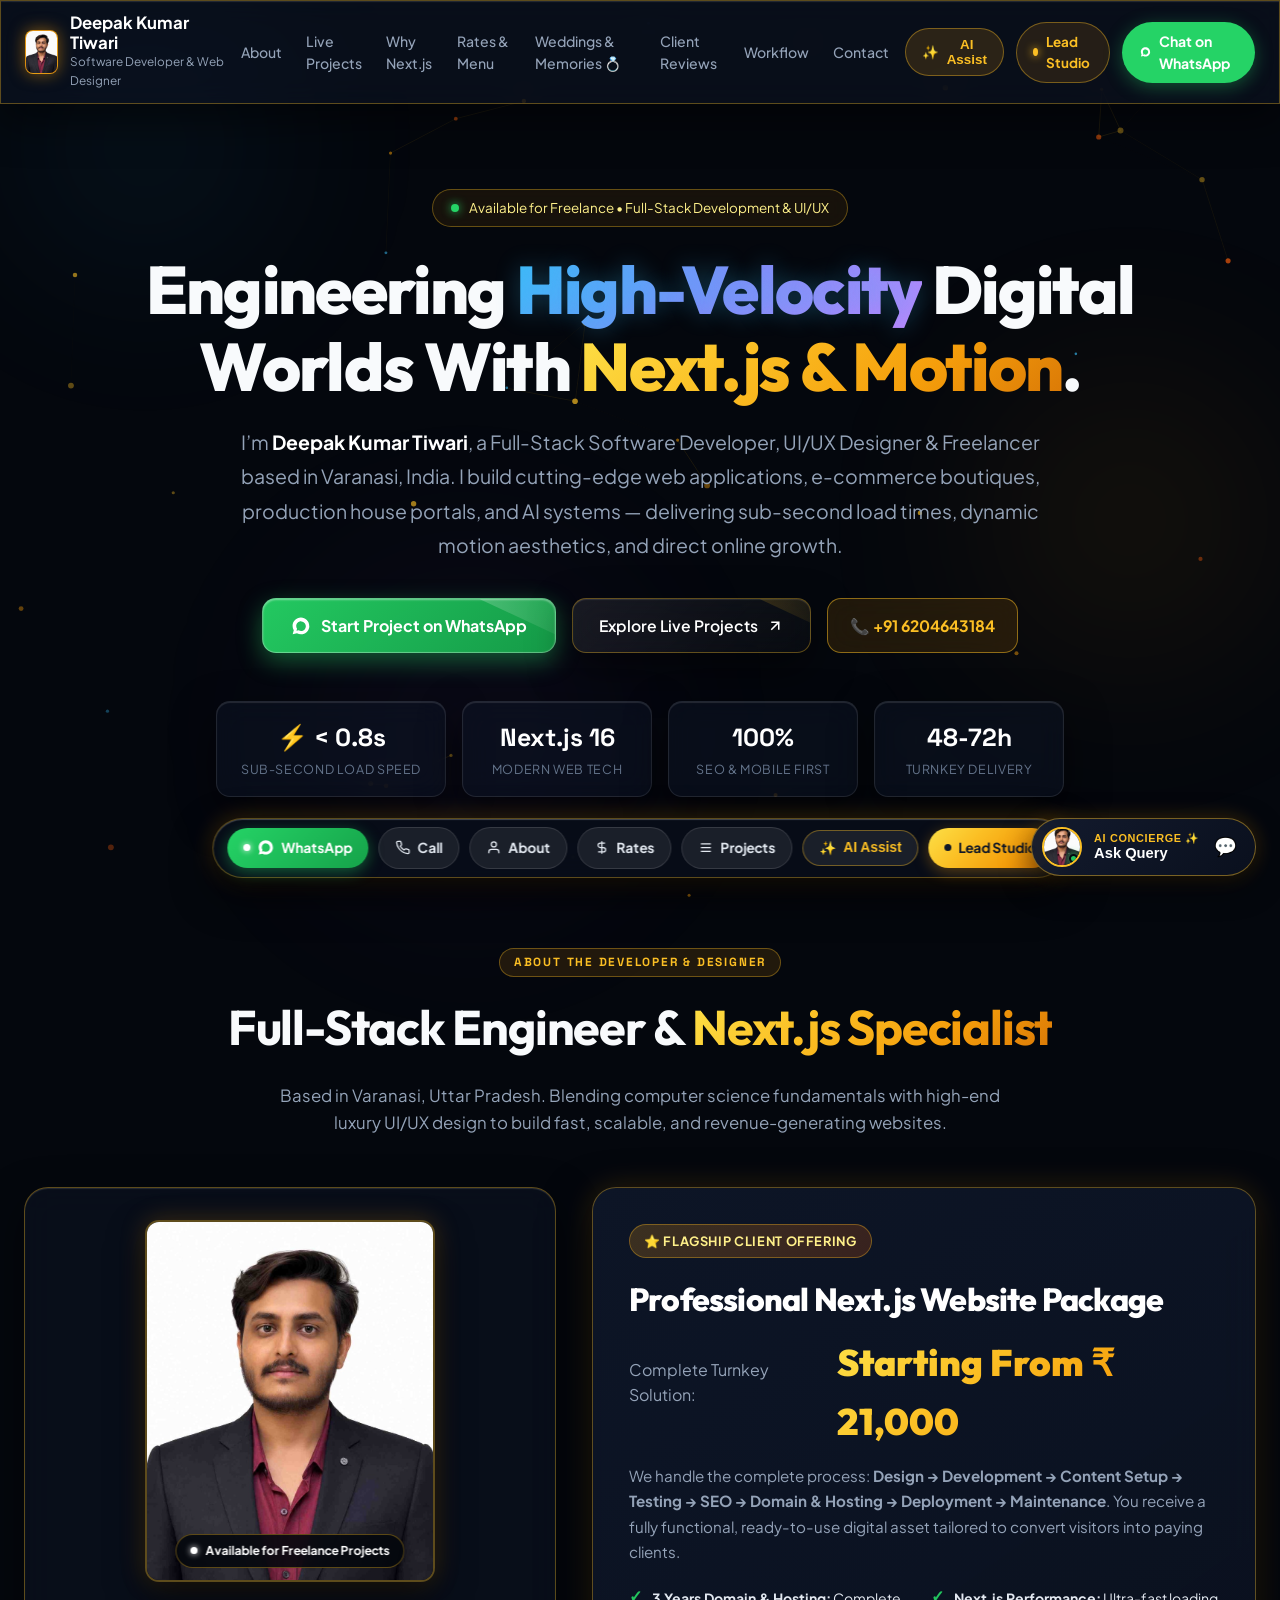
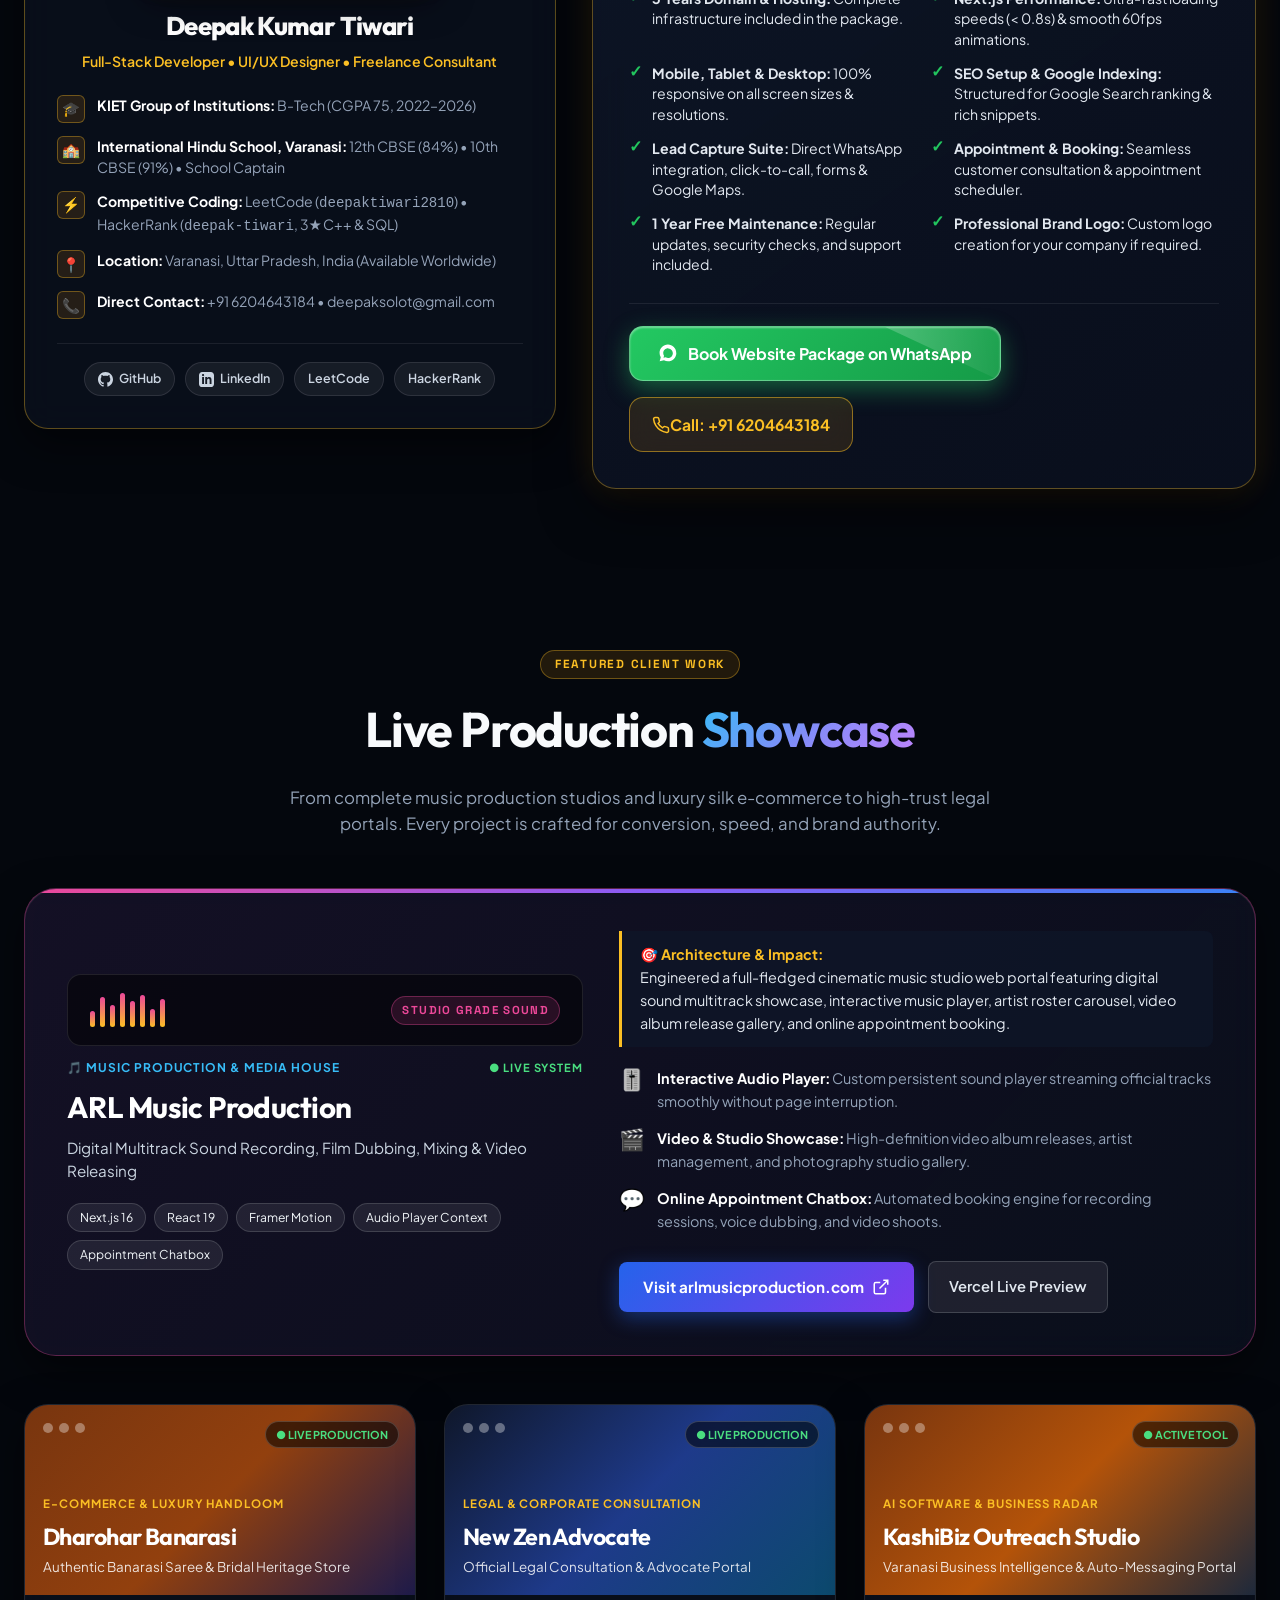
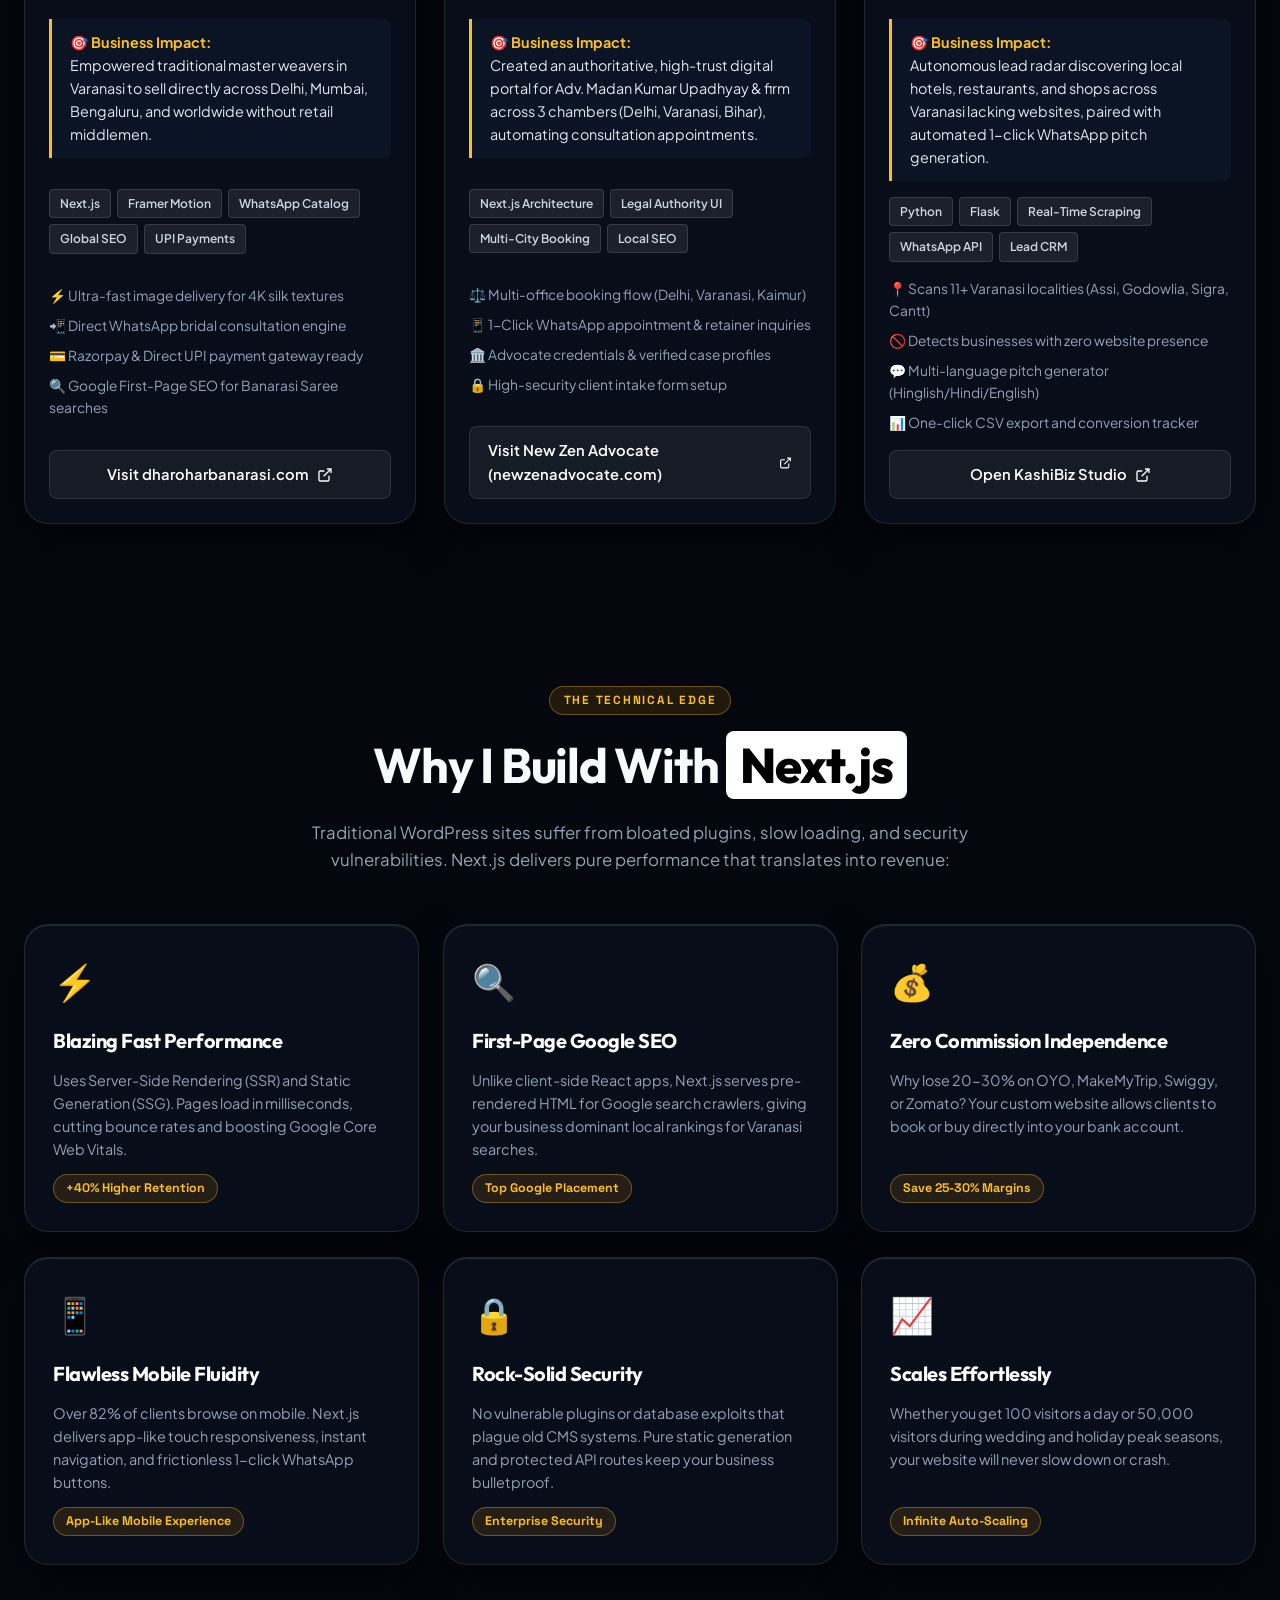
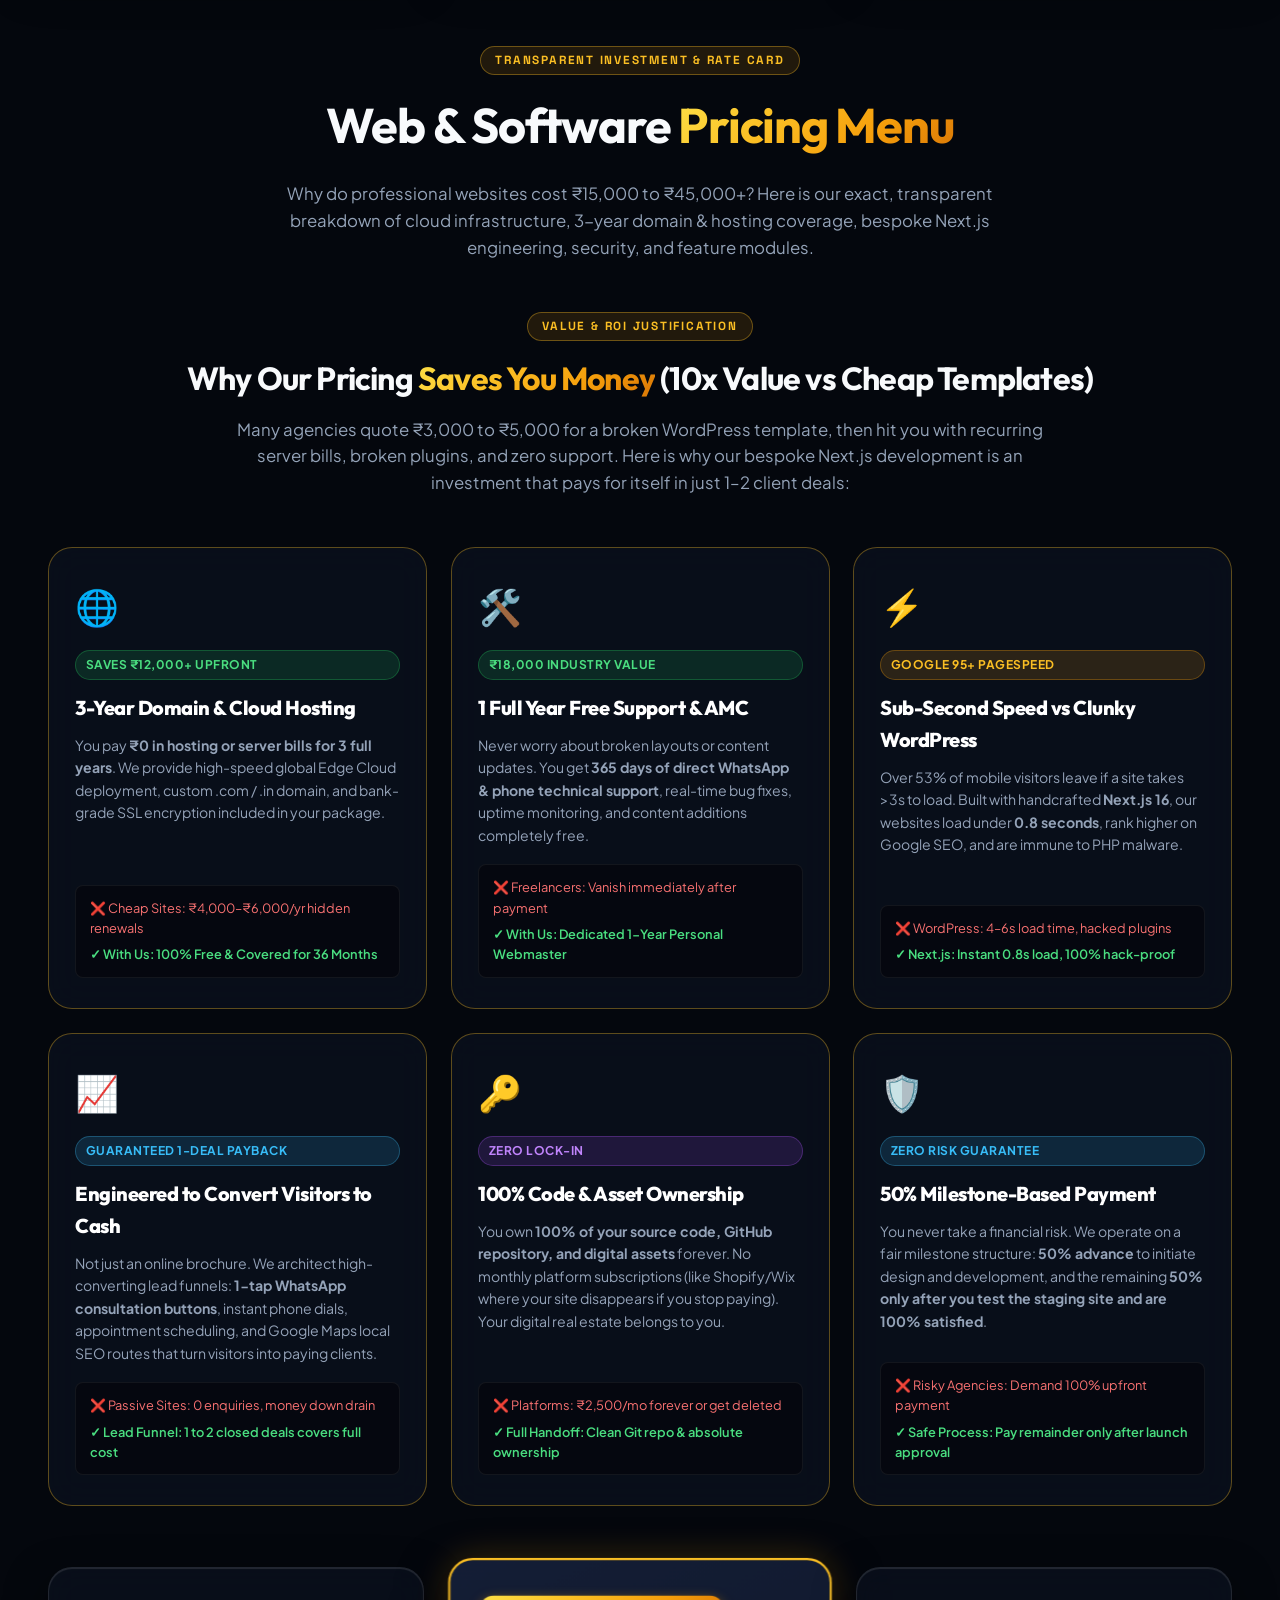
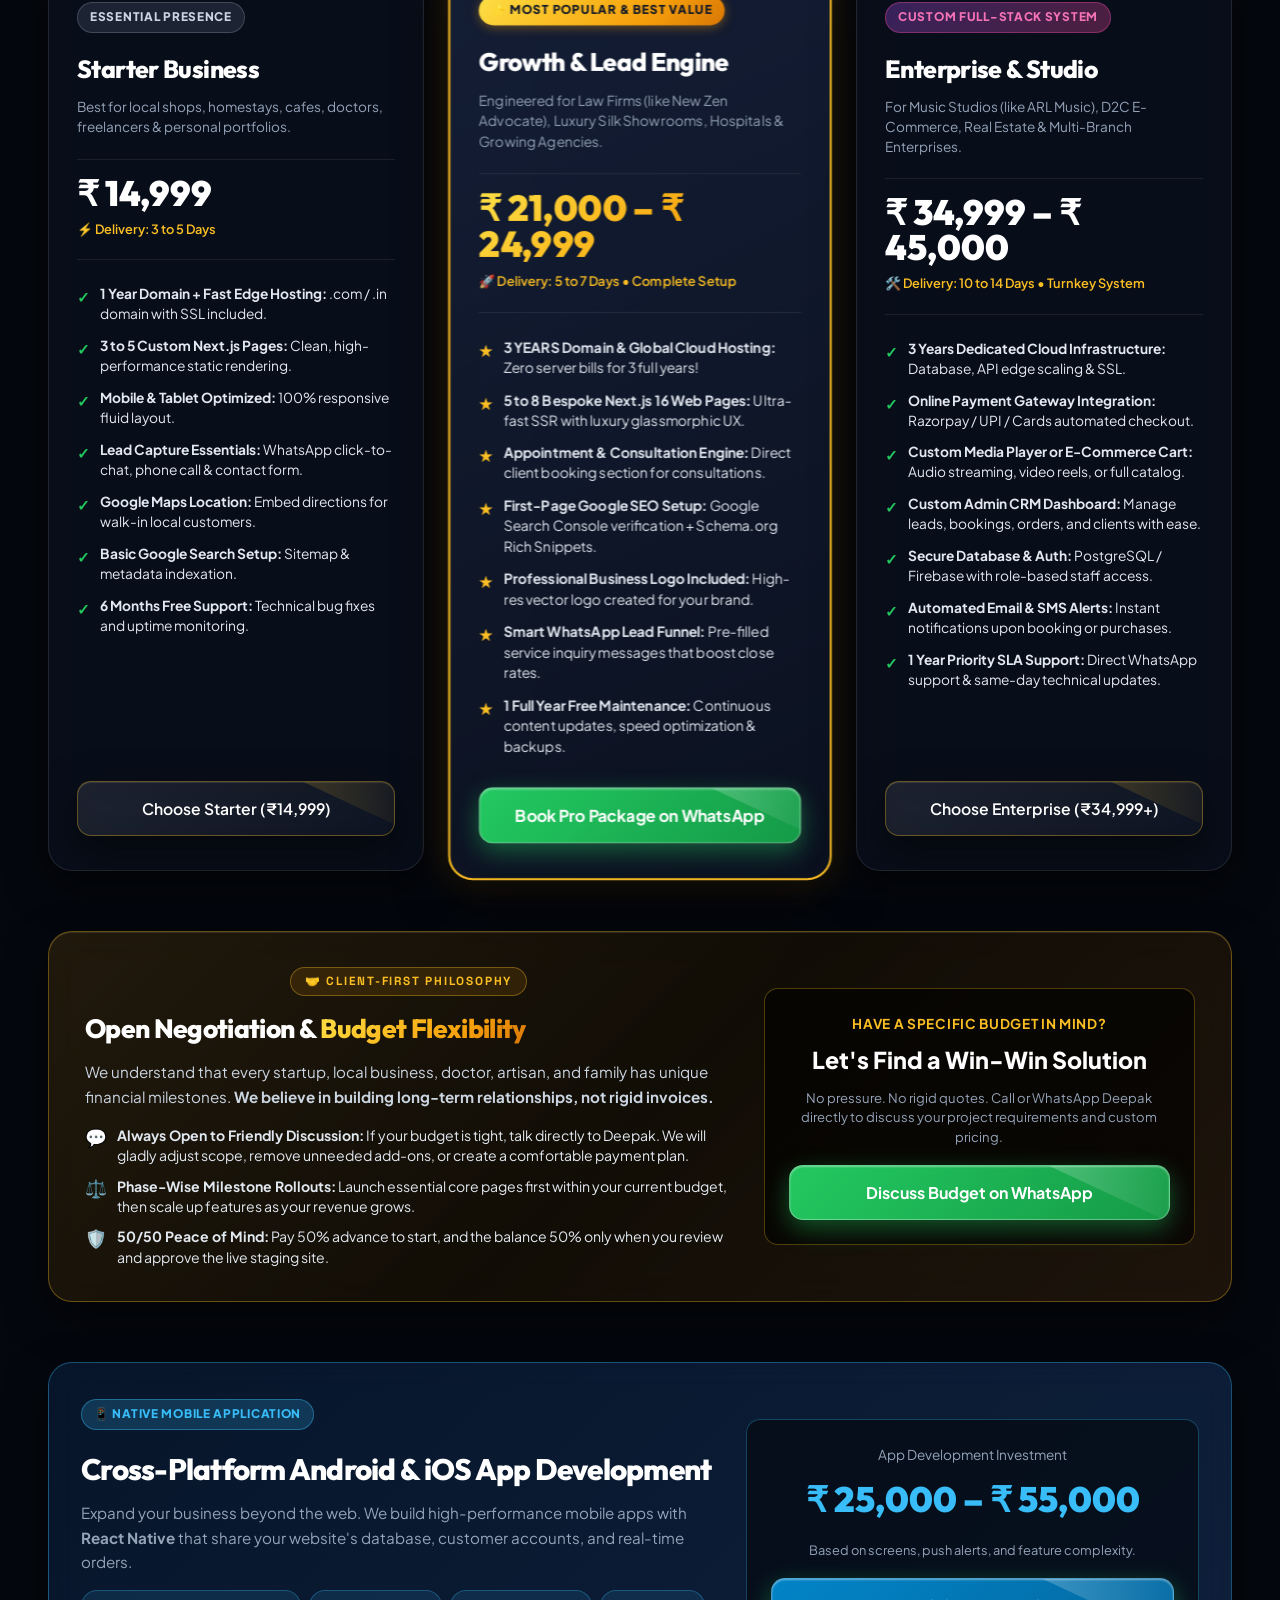
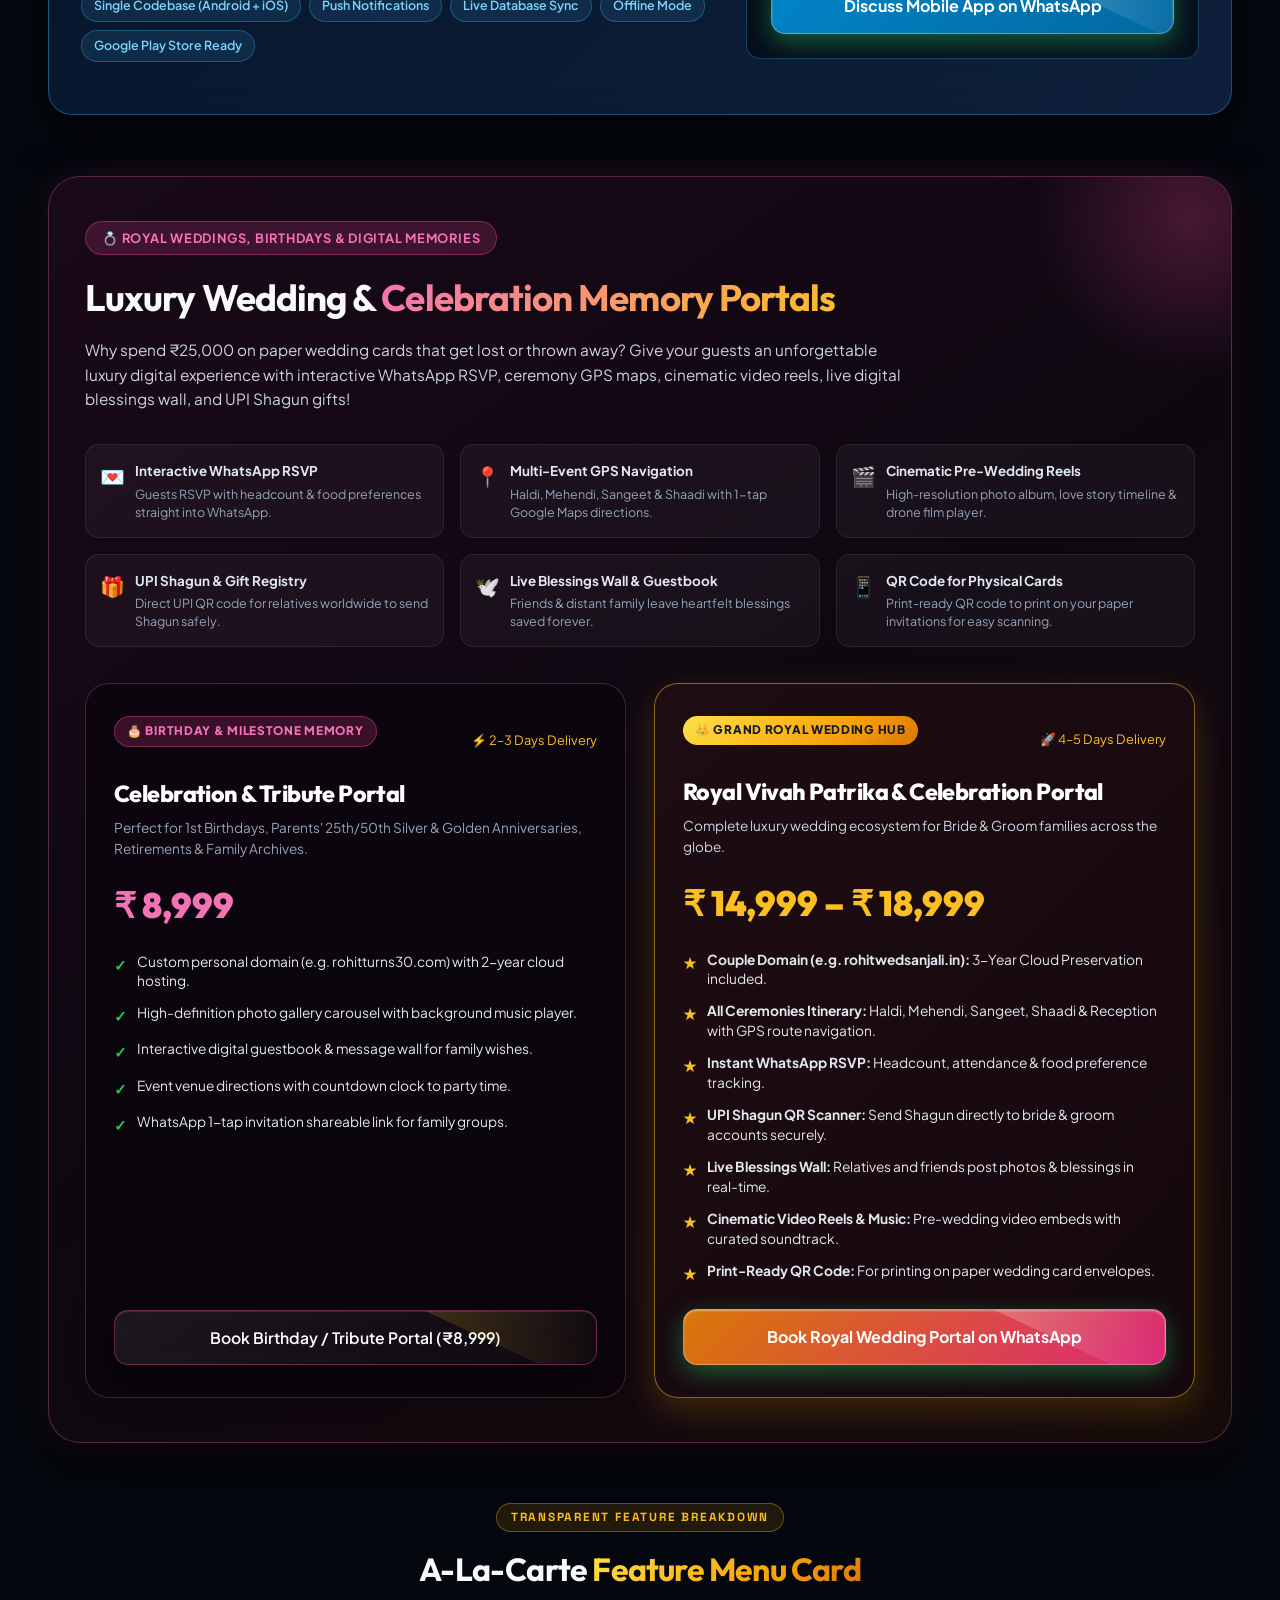
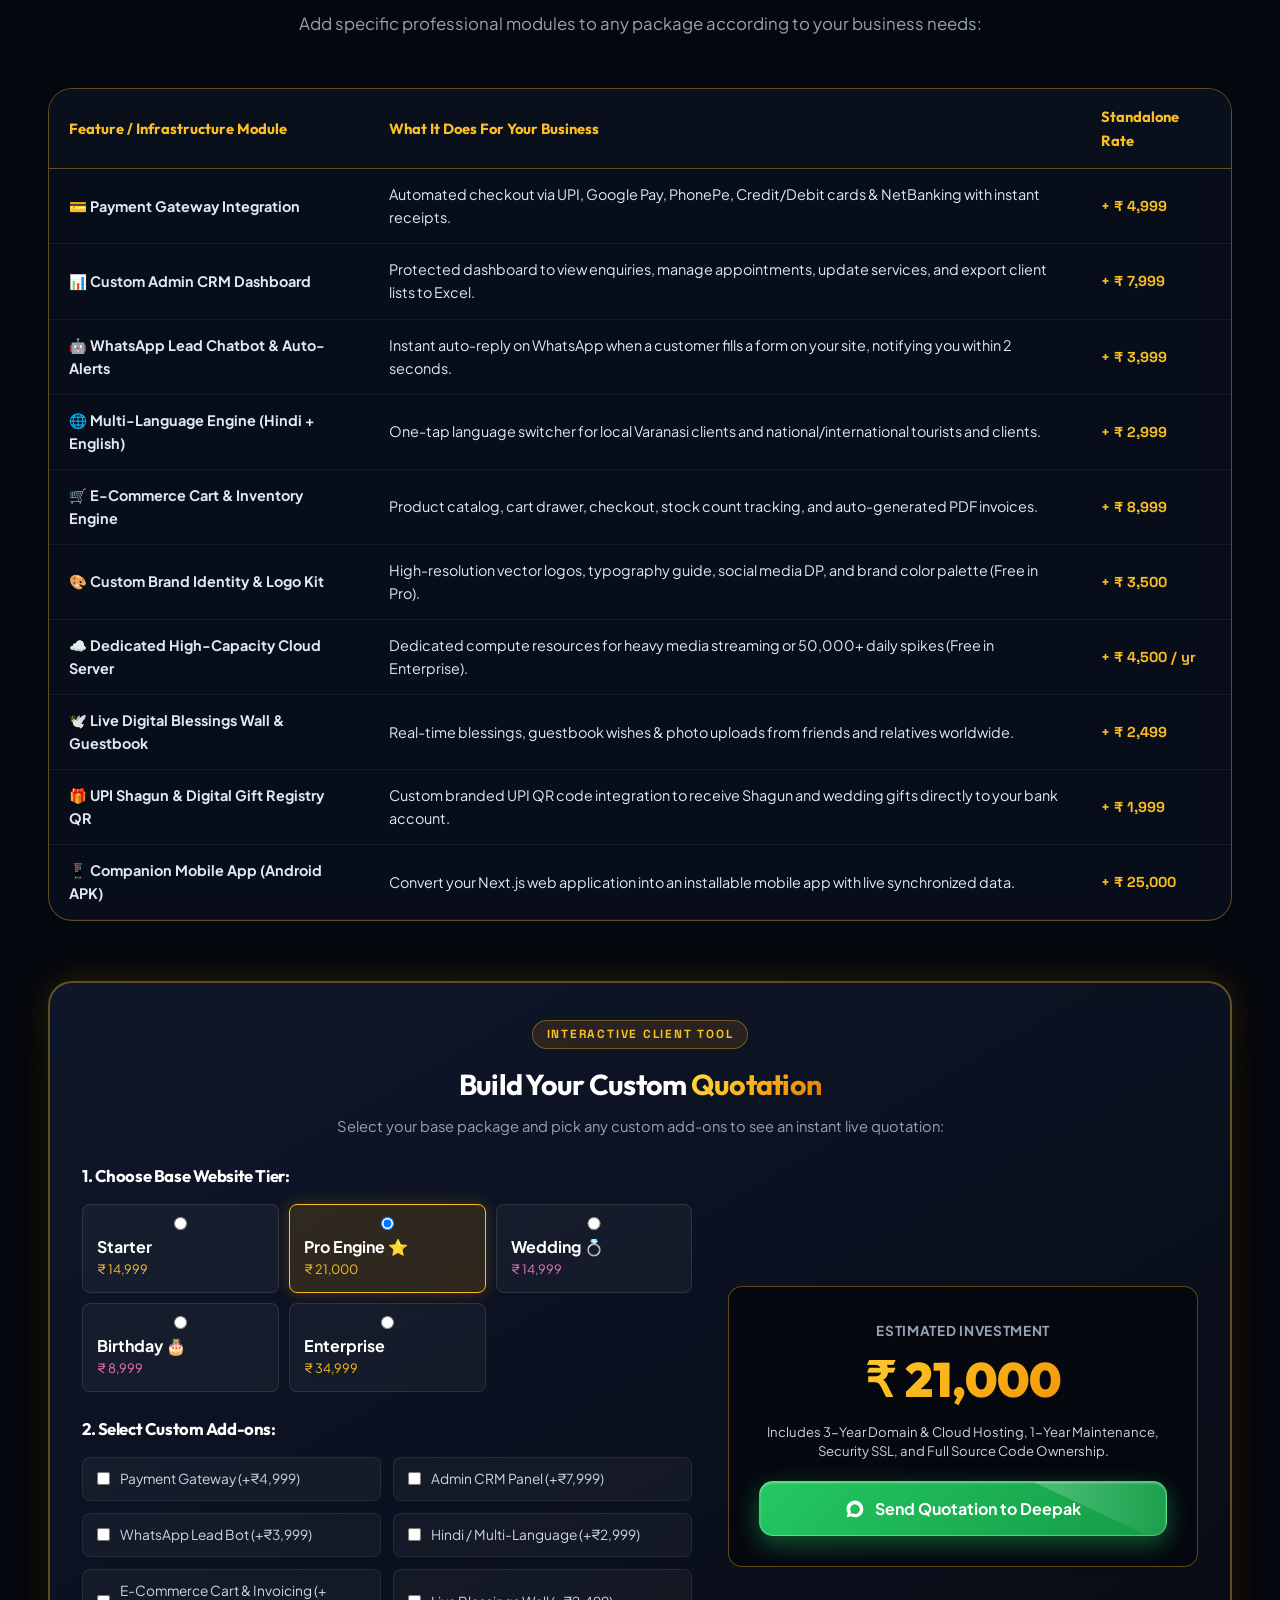
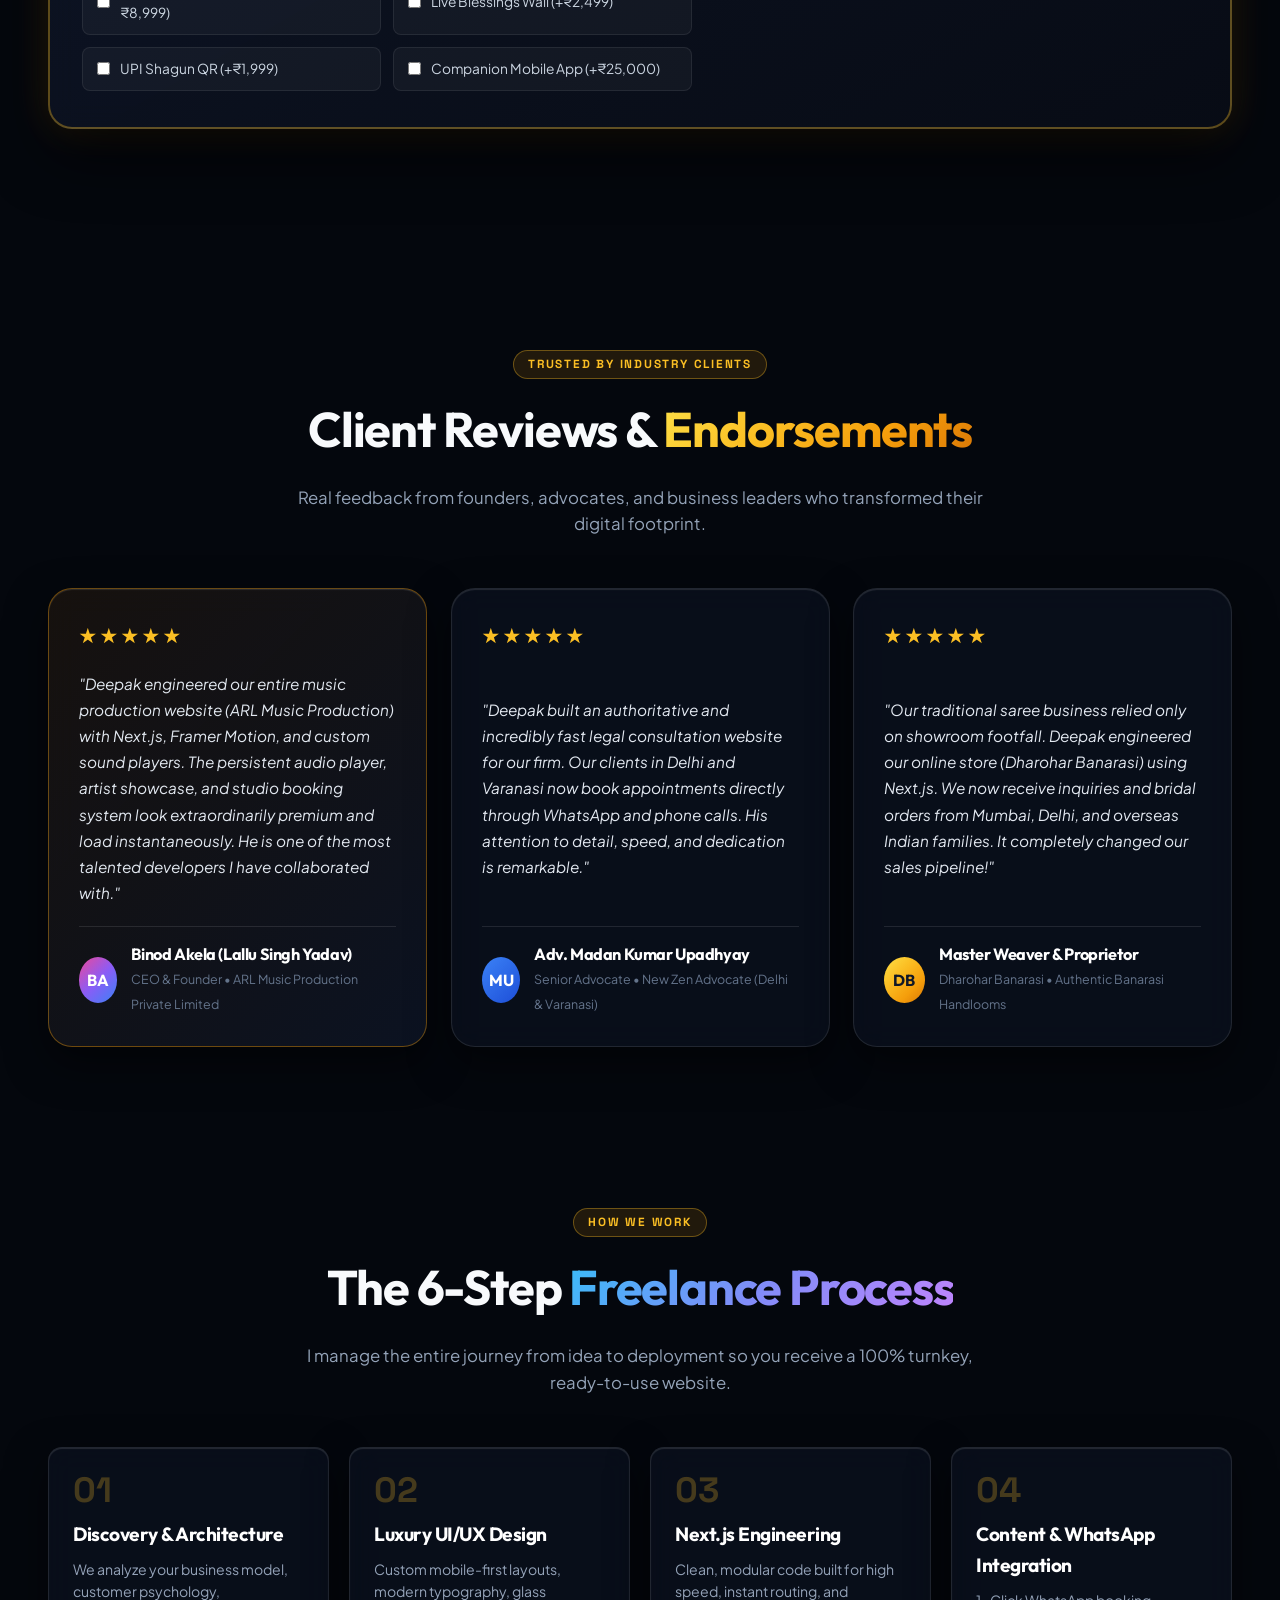
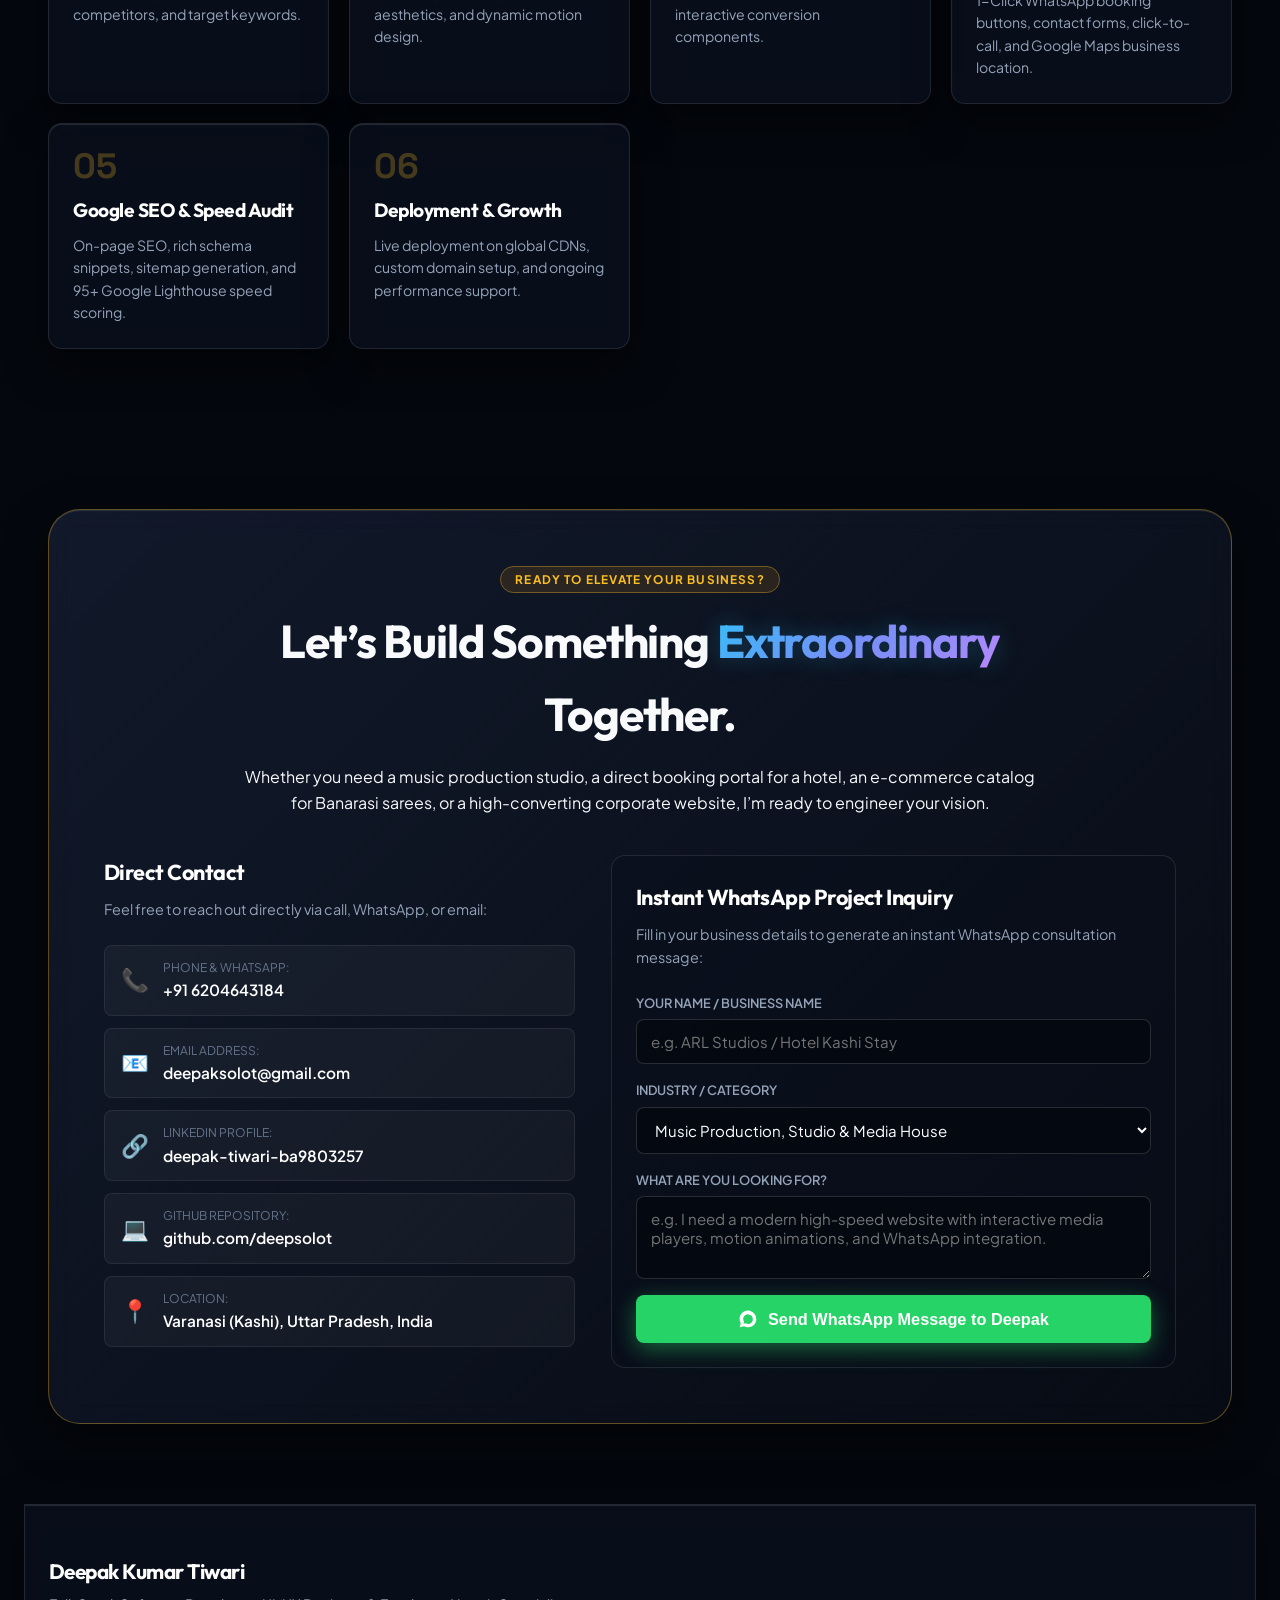
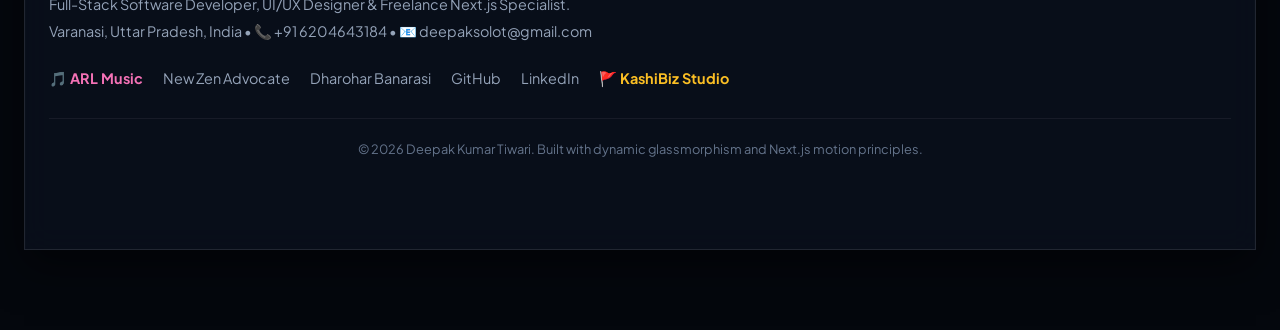
==== commit c051b97a: "feat: integrate 24/7 AI chat assistant with hybrid intelligence, pricing concierge, and knowledge en" ====
--- a/portfolio_standalone.html
+++ b/portfolio_standalone.html
@@ -2535,6 +2535,430 @@
   flex-shrink: 0;
 }
 
+/* ==========================================================================
+   AI Chat Assistant Concierge Widget
+   ========================================================================== */
+.ai-launcher-wrap {
+  position: fixed;
+  bottom: 24px;
+  right: 24px;
+  z-index: 9999;
+}
+
+@media (max-width: 768px) {
+  .ai-launcher-wrap {
+    bottom: 84px;
+    right: 16px;
+  }
+}
+
+.ai-launcher-btn {
+  display: flex;
+  align-items: center;
+  gap: 12px;
+  padding: 8px 18px 8px 10px;
+  border-radius: var(--radius-full);
+  background: linear-gradient(135deg, rgba(20, 28, 48, 0.95) 0%, rgba(10, 16, 30, 0.98) 100%);
+  border: 1px solid rgba(251, 191, 36, 0.45);
+  box-shadow: 0 10px 30px rgba(0, 0, 0, 0.6), 0 0 20px rgba(245, 158, 11, 0.25);
+  cursor: pointer;
+  transition: all 0.3s cubic-bezier(0.16, 1, 0.3, 1);
+  backdrop-filter: blur(16px);
+}
+
+.ai-launcher-btn:hover {
+  transform: translateY(-4px) scale(1.03);
+  border-color: #fbbf24;
+  box-shadow: 0 14px 36px rgba(0, 0, 0, 0.7), 0 0 30px rgba(245, 158, 11, 0.4);
+}
+
+.ai-launcher-avatar {
+  position: relative;
+  width: 40px;
+  height: 40px;
+  border-radius: 50%;
+  overflow: hidden;
+  border: 2px solid var(--marigold-gold);
+  flex-shrink: 0;
+}
+
+.ai-launcher-img {
+  width: 100%;
+  height: 100%;
+  object-fit: cover;
+}
+
+.ai-online-pulse {
+  position: absolute;
+  bottom: 2px;
+  right: 2px;
+  width: 9px;
+  height: 9px;
+  border-radius: 50%;
+  background: #22c55e;
+  border: 2px solid #060a12;
+  box-shadow: 0 0 8px #22c55e;
+  animation: pulseGreen 2s infinite;
+}
+
+@keyframes pulseGreen {
+  0% { transform: scale(0.95); opacity: 0.8; }
+  50% { transform: scale(1.2); opacity: 1; }
+  100% { transform: scale(0.95); opacity: 0.8; }
+}
+
+.ai-launcher-text {
+  display: flex;
+  flex-direction: column;
+  text-align: left;
+}
+
+.ai-launcher-badge {
+  font-size: 0.68rem;
+  color: #fbbf24;
+  font-weight: 700;
+  text-transform: uppercase;
+  letter-spacing: 0.06em;
+}
+
+.ai-launcher-title {
+  font-size: 0.92rem;
+  color: #fff;
+  font-weight: 800;
+  line-height: 1.2;
+}
+
+.ai-sparkle-icon {
+  font-size: 1.15rem;
+  margin-left: 2px;
+}
+
+/* Chat Modal Window */
+.ai-chat-window {
+  position: fixed;
+  bottom: 90px;
+  right: 24px;
+  width: 390px;
+  max-width: calc(100vw - 32px);
+  height: 550px;
+  max-height: calc(100vh - 120px);
+  border-radius: var(--radius-lg);
+  background: linear-gradient(180deg, rgba(14, 20, 34, 0.96) 0%, rgba(6, 10, 18, 0.98) 100%);
+  border: 1px solid rgba(251, 191, 36, 0.35);
+  box-shadow: 0 24px 60px rgba(0, 0, 0, 0.8), 0 0 35px rgba(245, 158, 11, 0.2);
+  backdrop-filter: blur(24px);
+  z-index: 10000;
+  display: flex;
+  flex-direction: column;
+  overflow: hidden;
+  animation: slideUpFade 0.3s cubic-bezier(0.16, 1, 0.3, 1);
+}
+
+@keyframes slideUpFade {
+  from {
+    opacity: 0;
+    transform: translateY(20px) scale(0.96);
+  }
+  to {
+    opacity: 1;
+    transform: translateY(0) scale(1);
+  }
+}
+
+@media (max-width: 768px) {
+  .ai-chat-window {
+    bottom: 140px;
+    right: 16px;
+    width: calc(100vw - 32px);
+    height: 480px;
+  }
+}
+
+.ai-chat-header {
+  padding: 14px 18px;
+  background: rgba(255, 255, 255, 0.04);
+  border-bottom: 1px solid rgba(255, 255, 255, 0.08);
+  display: flex;
+  align-items: center;
+  justify-content: space-between;
+}
+
+.ai-chat-header-info {
+  display: flex;
+  align-items: center;
+  gap: 12px;
+}
+
+.ai-chat-avatar-wrap {
+  position: relative;
+  width: 38px;
+  height: 38px;
+  border-radius: 50%;
+  overflow: hidden;
+  border: 1.5px solid var(--marigold-gold);
+}
+
+.ai-chat-avatar {
+  width: 100%;
+  height: 100%;
+  object-fit: cover;
+}
+
+.ai-online-dot {
+  position: absolute;
+  bottom: 1px;
+  right: 1px;
+  width: 8px;
+  height: 8px;
+  border-radius: 50%;
+  background: #22c55e;
+  border: 1.5px solid #060a12;
+}
+
+.ai-chat-name {
+  font-size: 0.95rem;
+  font-weight: 800;
+  color: #fff;
+  display: flex;
+  align-items: center;
+  gap: 6px;
+}
+
+.ai-bot-badge {
+  font-size: 0.65rem;
+  padding: 2px 6px;
+  border-radius: var(--radius-full);
+  background: rgba(245, 158, 11, 0.2);
+  color: #fbbf24;
+  border: 1px solid rgba(245, 158, 11, 0.35);
+  font-weight: 700;
+}
+
+.ai-chat-status {
+  font-size: 0.75rem;
+  color: #94a3b8;
+}
+
+.ai-chat-controls {
+  display: flex;
+  align-items: center;
+  gap: 8px;
+}
+
+.ai-chat-ctrl-btn {
+  width: 28px;
+  height: 28px;
+  border-radius: 50%;
+  background: rgba(255, 255, 255, 0.08);
+  border: 1px solid rgba(255, 255, 255, 0.12);
+  color: #cbd5e1;
+  font-size: 0.85rem;
+  display: flex;
+  align-items: center;
+  justify-content: center;
+  cursor: pointer;
+  transition: var(--transition);
+}
+
+.ai-chat-ctrl-btn:hover {
+  background: rgba(255, 255, 255, 0.15);
+  color: #fff;
+}
+
+/* Chat Body */
+.ai-chat-body {
+  flex: 1;
+  overflow-y: auto;
+  padding: 16px;
+  display: flex;
+  flex-direction: column;
+  gap: 14px;
+  scrollbar-width: thin;
+  scrollbar-color: rgba(245, 158, 11, 0.3) transparent;
+}
+
+.ai-chat-body::-webkit-scrollbar {
+  width: 5px;
+}
+
+.ai-chat-body::-webkit-scrollbar-thumb {
+  background: rgba(245, 158, 11, 0.3);
+  border-radius: 4px;
+}
+
+.ai-msg {
+  display: flex;
+  flex-direction: column;
+  max-width: 86%;
+  animation: fadeIn 0.25s ease-out;
+}
+
+@keyframes fadeIn {
+  from { opacity: 0; transform: translateY(6px); }
+  to { opacity: 1; transform: translateY(0); }
+}
+
+.ai-msg-bot {
+  align-self: flex-start;
+}
+
+.ai-msg-user {
+  align-self: flex-end;
+}
+
+.ai-msg-bubble {
+  padding: 12px 14px;
+  border-radius: 14px;
+  font-size: 0.86rem;
+  line-height: 1.5;
+  word-break: break-word;
+}
+
+.ai-msg-bot .ai-msg-bubble {
+  background: rgba(255, 255, 255, 0.06);
+  border: 1px solid rgba(255, 255, 255, 0.1);
+  color: #e2e8f0;
+  border-bottom-left-radius: 4px;
+}
+
+.ai-msg-bot .ai-msg-bubble strong {
+  color: #fbbf24;
+}
+
+.ai-msg-bot .ai-msg-bubble a {
+  color: #38bdf8;
+  text-decoration: underline;
+}
+
+.ai-msg-user .ai-msg-bubble {
+  background: var(--marigold-gradient);
+  color: #0f172a;
+  font-weight: 600;
+  border-bottom-right-radius: 4px;
+  box-shadow: 0 4px 12px rgba(245, 158, 11, 0.3);
+}
+
+.ai-msg-time {
+  font-size: 0.68rem;
+  color: #64748b;
+  margin-top: 4px;
+  padding: 0 4px;
+}
+
+.ai-msg-user .ai-msg-time {
+  align-self: flex-end;
+}
+
+/* Suggestion Chips */
+.ai-chips-wrap {
+  display: flex;
+  flex-wrap: wrap;
+  gap: 6px;
+  margin-top: 8px;
+}
+
+.ai-chip {
+  padding: 5px 10px;
+  border-radius: var(--radius-full);
+  background: rgba(245, 158, 11, 0.12);
+  border: 1px solid rgba(245, 158, 11, 0.3);
+  color: #fbbf24;
+  font-size: 0.75rem;
+  font-weight: 600;
+  cursor: pointer;
+  transition: var(--transition);
+  text-align: left;
+}
+
+.ai-chip:hover {
+  background: rgba(245, 158, 11, 0.25);
+  border-color: #fbbf24;
+  transform: translateY(-2px);
+}
+
+/* Typing Indicator */
+.ai-typing-indicator {
+  padding: 8px 16px;
+  display: flex;
+  align-items: center;
+  gap: 4px;
+}
+
+.ai-typing-indicator span:not(:last-child) {
+  width: 6px;
+  height: 6px;
+  border-radius: 50%;
+  background: var(--marigold-gold);
+  animation: typingBounce 1.2s infinite ease-in-out;
+}
+
+.ai-typing-indicator span:nth-child(1) { animation-delay: 0s; }
+.ai-typing-indicator span:nth-child(2) { animation-delay: 0.2s; }
+.ai-typing-indicator span:nth-child(3) { animation-delay: 0.4s; }
+
+@keyframes typingBounce {
+  0%, 80%, 100% { transform: scale(0.6); opacity: 0.4; }
+  40% { transform: scale(1); opacity: 1; }
+}
+
+/* Chat Footer */
+.ai-chat-footer {
+  padding: 12px 14px;
+  background: rgba(255, 255, 255, 0.03);
+  border-top: 1px solid rgba(255, 255, 255, 0.08);
+}
+
+.ai-input-form {
+  display: flex;
+  align-items: center;
+  gap: 8px;
+}
+
+.ai-chat-input {
+  flex: 1;
+  padding: 10px 14px;
+  border-radius: var(--radius-md);
+  background: rgba(0, 0, 0, 0.5);
+  border: 1px solid rgba(255, 255, 255, 0.12);
+  color: #fff;
+  font-size: 0.86rem;
+  outline: none;
+  transition: var(--transition);
+}
+
+.ai-chat-input:focus {
+  border-color: var(--marigold-gold);
+  box-shadow: 0 0 10px rgba(245, 158, 11, 0.3);
+}
+
+.ai-chat-send-btn {
+  width: 38px;
+  height: 38px;
+  border-radius: var(--radius-md);
+  background: var(--marigold-gradient);
+  border: none;
+  color: #0f172a;
+  display: flex;
+  align-items: center;
+  justify-content: center;
+  cursor: pointer;
+  transition: var(--transition);
+  flex-shrink: 0;
+}
+
+.ai-chat-send-btn:hover {
+  transform: scale(1.05);
+  box-shadow: 0 4px 14px rgba(245, 158, 11, 0.4);
+}
+
+.ai-chat-footer-note {
+  font-size: 0.7rem;
+  color: #94a3b8;
+  text-align: center;
+  margin-top: 8px;
+}
+
+
 
 </style>
 </head>
@@ -2572,6 +2996,10 @@
       </nav>
 
       <div class="header-cta-group">
+        <button class="btn-glass-tool" id="nav-ai-btn" title="Chat with Deepak's AI Assistant" style="background: rgba(245, 158, 11, 0.15); border-color: rgba(251, 191, 36, 0.4); color: #fbbf24;">
+          <span>✨</span>
+          <span>AI Assist</span>
+        </button>
         <a href="/" class="btn-glass-tool" title="Open Varanasi Lead Radar & Outreach Studio">
           <span class="pulsing-radar"></span>
           <span>Lead Studio</span>
@@ -3950,6 +4378,11 @@
         <span>Projects</span>
       </a>
 
+      <button class="dock-btn dock-btn-projects" id="dock-ai-btn" style="border-color: rgba(251, 191, 36, 0.4); color: #fbbf24;">
+        <span>✨</span>
+        <span>AI Assist</span>
+      </button>
+
       <a href="/" class="dock-btn dock-btn-marigold">
         <span class="marigold-gem"></span>
         <span>Lead Studio</span>
@@ -3980,6 +4413,94 @@
     </div>
   </footer>
 
+  <!-- Floating AI Assistant Launcher -->
+  <div class="ai-launcher-wrap" id="ai-launcher-wrap">
+    <button class="ai-launcher-btn" id="ai-launcher-btn" aria-label="Open AI Assistant" title="Chat with Deepak's AI Assistant">
+      <span class="ai-launcher-avatar">
+        <img src="[data-uri]" alt="Deepak AI" class="ai-launcher-img">
+        <span class="ai-online-pulse"></span>
+      </span>
+      <span class="ai-launcher-text">
+        <span class="ai-launcher-badge">AI Concierge ✨</span>
+        <span class="ai-launcher-title">Ask Query</span>
+      </span>
+      <span class="ai-sparkle-icon">💬</span>
+    </button>
+  </div>
+
+  <!-- Luxury AI Assistant Chat Window -->
+  <div class="ai-chat-window glass-panel" id="ai-chat-window" style="display: none;">
+    <!-- Chat Header -->
+    <div class="ai-chat-header">
+      <div class="ai-chat-header-info">
+        <div class="ai-chat-avatar-wrap">
+          <img src="[data-uri]" alt="Deepak Kumar Tiwari" class="ai-chat-avatar">
+          <span class="ai-online-dot"></span>
+        </div>
+        <div>
+          <div class="ai-chat-name">Deepak's AI Concierge <span class="ai-bot-badge">24/7 AI</span></div>
+          <div class="ai-chat-status">Software Developer & Next.js Assistant</div>
+        </div>
+      </div>
+      <div class="ai-chat-controls">
+        <button class="ai-chat-ctrl-btn" id="ai-chat-minimize" title="Minimize">─</button>
+        <button class="ai-chat-ctrl-btn" id="ai-chat-close" title="Close">✕</button>
+      </div>
+    </div>
+
+    <!-- Chat Messages Scroll Container -->
+    <div class="ai-chat-body" id="ai-chat-body">
+      <!-- Welcome Message -->
+      <div class="ai-msg ai-msg-bot">
+        <div class="ai-msg-bubble">
+          Namaste! 🙏 I am <strong>Deepak's AI Assistant</strong>.
+          <br><br>
+          I can instantly answer questions about:
+          <ul style="margin: 6px 0 0 16px; padding: 0;">
+            <li>💰 Pricing packages (₹15k – ₹45k)</li>
+            <li>💡 Why our pricing saves you ₹12,000+</li>
+            <li>🤝 Friendly negotiation & 50/50 payment</li>
+            <li>💍 Royal wedding & memory celebration portals</li>
+            <li>⚡ Next.js sub-second speed (&lt;0.8s)</li>
+          </ul>
+          <br>
+          How can I help you today?
+        </div>
+        <span class="ai-msg-time">Just now</span>
+      </div>
+
+      <!-- Quick Suggestion Chips -->
+      <div class="ai-chips-wrap" id="ai-chips-wrap">
+        <button class="ai-chip" data-prompt="What are the website packages and pricing?">💰 Pricing Menu</button>
+        <button class="ai-chip" data-prompt="Why do you charge ₹15k–₹45k? Explain the value.">💡 Why ₹15k–₹45k?</button>
+        <button class="ai-chip" data-prompt="Tell me about Wedding & Memory Portals with RSVP and Shagun QR">💍 Wedding Portals</button>
+        <button class="ai-chip" data-prompt="Can we negotiate the budget or have flexible milestone payments?">🤝 Budget Negotiation</button>
+        <button class="ai-chip" data-prompt="Why should I choose Next.js instead of WordPress?">⚡ Next.js vs WordPress</button>
+        <button class="ai-chip" data-prompt="How can I contact Deepak directly on WhatsApp?">📞 Contact Deepak</button>
+      </div>
+    </div>
+
+    <!-- Typing Indicator -->
+    <div class="ai-typing-indicator" id="ai-typing" style="display: none;">
+      <span></span><span></span><span></span>
+      <span style="font-size: 0.75rem; color: #94a3b8; margin-left: 6px;">Deepak's AI is thinking...</span>
+    </div>
+
+    <!-- Chat Input Footer -->
+    <div class="ai-chat-footer">
+      <form class="ai-input-form" id="ai-chat-form">
+        <input type="text" id="ai-chat-input" class="ai-chat-input" placeholder="Ask about price, timeline, wedding portals..." autocomplete="off">
+        <button type="submit" class="ai-chat-send-btn" id="ai-chat-send" aria-label="Send">
+          <svg width="18" height="18" viewBox="0 0 24 24" fill="none" stroke="currentColor" stroke-width="2.2"><path d="M22 2L11 13M22 2l-7 20-4-9-9-4 20-7z"></path></svg>
+        </button>
+      </form>
+      <div class="ai-chat-footer-note">
+        <span>⚡ Powered by Deepak's AI & Next.js • </span>
+        <a href="https://wa.me/916204643184?text=Hi%20Deepak%20ji%2C%20I%20have%20a%20query%20regarding%20website%20development!" target="_blank" style="color: var(--marigold-gold); text-decoration: underline;">Direct WhatsApp</a>
+      </div>
+    </div>
+  </div>
+
   <script>
 // ==========================================================================
 // Deepak Kumar Tiwari Portfolio • High-Performance Dynamic Engine
@@ -3991,6 +4512,7 @@
   initSpring3DTilt();
   initSmoothScroll();
   initQuoteCalculator();
+  initAIChatAssistant();
 });
 
 // --------------------------------------------------------------------------
@@ -4293,6 +4815,191 @@
   updateQuoteCalculator();
 }
 
+// --------------------------------------------------------------------------
+// 6. Interactive AI Chat Assistant Engine & Hybrid Intelligence
+// --------------------------------------------------------------------------
+function initAIChatAssistant() {
+  const launcherBtn = document.getElementById('ai-launcher-btn');
+  const launcherWrap = document.getElementById('ai-launcher-wrap');
+  const navAiBtn = document.getElementById('nav-ai-btn');
+  const dockAiBtn = document.getElementById('dock-ai-btn');
+  const chatWindow = document.getElementById('ai-chat-window');
+  const chatClose = document.getElementById('ai-chat-close');
+  const chatMinimize = document.getElementById('ai-chat-minimize');
+  const chatForm = document.getElementById('ai-chat-form');
+  const chatInput = document.getElementById('ai-chat-input');
+  const chatBody = document.getElementById('ai-chat-body');
+  const typingIndicator = document.getElementById('ai-typing');
+
+  if (!chatWindow) return;
+
+  function openAIChat() {
+    chatWindow.style.display = 'flex';
+    if (launcherWrap) launcherWrap.style.display = 'none';
+    chatBody.scrollTop = chatBody.scrollHeight;
+    if (chatInput) {
+      setTimeout(() => chatInput.focus(), 200);
+    }
+  }
+
+  function closeAIChat() {
+    chatWindow.style.display = 'none';
+    if (launcherWrap) launcherWrap.style.display = 'block';
+  }
+
+  if (launcherBtn) launcherBtn.addEventListener('click', openAIChat);
+  if (navAiBtn) navAiBtn.addEventListener('click', openAIChat);
+  if (dockAiBtn) dockAiBtn.addEventListener('click', openAIChat);
+  if (chatClose) chatClose.addEventListener('click', closeAIChat);
+  if (chatMinimize) chatMinimize.addEventListener('click', closeAIChat);
+
+  // Bind clicks on chip suggestions
+  document.addEventListener('click', (e) => {
+    const chip = e.target.closest('.ai-chip');
+    if (chip) {
+      const prompt = chip.dataset.prompt || chip.textContent;
+      handleUserQuery(prompt);
+    }
+  });
+
+  // Handle Form Submission
+  if (chatForm && chatInput) {
+    chatForm.addEventListener('submit', (e) => {
+      e.preventDefault();
+      const val = chatInput.value.trim();
+      if (!val) return;
+      handleUserQuery(val);
+      chatInput.value = '';
+    });
+  }
+
+  // Helper to format text with markdown bold, links, and line breaks
+  function formatMarkdown(text) {
+    if (!text) return '';
+    let formatted = text
+      .replace(/\*\*(.*?)\*\*/g, '<strong>$1</strong>')
+      .replace(/\[(.*?)\]\((.*?)\)/g, '<a href="$2" target="_blank" rel="noopener">$1</a>')
+      .replace(/\n• /g, '<br>• ')
+      .replace(/\n\n/g, '<br><br>')
+      .replace(/\n/g, '<br>');
+    return formatted;
+  }
+
+  // Append a message to the chat body
+  function appendMessage(sender, text, suggestions = []) {
+    const msgDiv = document.createElement('div');
+    msgDiv.className = `ai-msg ai-msg-${sender}`;
+
+    const bubble = document.createElement('div');
+    bubble.className = 'ai-msg-bubble';
+    bubble.innerHTML = formatMarkdown(text);
+    msgDiv.appendChild(bubble);
+
+    const timeSpan = document.createElement('span');
+    timeSpan.className = 'ai-msg-time';
+    const now = new Date();
+    timeSpan.textContent = now.toLocaleTimeString([], { hour: '2-digit', minute: '2-digit' });
+    msgDiv.appendChild(timeSpan);
+
+    chatBody.appendChild(msgDiv);
+
+    // If bot provided suggestions, render them
+    if (sender === 'bot' && suggestions && suggestions.length > 0) {
+      const chipsDiv = document.createElement('div');
+      chipsDiv.className = 'ai-chips-wrap';
+      suggestions.forEach((s) => {
+        const btn = document.createElement('button');
+        btn.className = 'ai-chip';
+        btn.dataset.prompt = s;
+        btn.textContent = s;
+        chipsDiv.appendChild(btn);
+      });
+      chatBody.appendChild(chipsDiv);
+    }
+
+    chatBody.scrollTop = chatBody.scrollHeight;
+  }
+
+  // Client-Side Fallback Knowledge Engine (guarantees offline/standalone resilience)
+  function getClientFallbackReply(query) {
+    const q = query.toLowerCase();
+
+    if (q.includes('why') || q.includes('cost') || q.includes('charge') || q.includes('worth') || q.includes('roi') || q.includes('expensive')) {
+      return {
+        reply: "💡 **Why Our Pricing (₹15k – ₹45k) Saves You Money:**\n\n• **3-Year Hosting & Domain Included:** Saves ₹12,000+ upfront vs cheap sites that charge yearly renewals.\n• **1 Year Free Support & AMC:** ₹18,000 agency value included.\n• **Next.js Sub-Second Speed (<0.8s):** 95+ Google PageSpeed, zero PHP malware.\n• **1–2 Client Deals Payback:** High-converting lead funnels recover your full cost.\n• **100% Code Ownership:** Full GitHub repository handoff.\n• **50/50 Milestone:** 50% advance, 50% only on final approval.",
+        suggestions: ["💰 View Packages", "🤝 Discuss Budget", "📞 Talk to Deepak"]
+      };
+    }
+
+    if (q.includes('negotiat') || q.includes('budget') || q.includes('discount') || q.includes('flexible') || q.includes('kam')) {
+      return {
+        reply: "🤝 **Friendly Negotiation & Budget Flexibility:**\n\nWe build relationships, not rigid invoices! Deepak is directly accessible:\n• 50% advance to start, 50% only after live staging review.\n• Scope can be adjusted to match your exact starting budget.\n• Call or WhatsApp Deepak directly (+91 6204643184) for a friendly chat.",
+        suggestions: ["💬 WhatsApp Deepak", "💰 View Pricing", "⚡ Why Next.js?"]
+      };
+    }
+
+    if (q.includes('wedding') || q.includes('shaadi') || q.includes('birthday') || q.includes('memory') || q.includes('celebrat') || q.includes('shagun')) {
+      return {
+        reply: "💍 **Royal Wedding & Memory Celebration Portals:**\n\n• **WhatsApp RSVP:** Headcount & dietary preferences.\n• **Multi-Event GPS Navigation:** Google Maps directions to Haldi, Sangeet & Shaadi.\n• **Pre-Wedding Reels:** HD photo gallery & drone film embeds.\n• **UPI Shagun QR:** Direct digital gifts to bride/groom.\n• **Live Blessings Wall:** Friends worldwide post photos & wishes.\n\n**Pricing:** Birthday/Tribute ₹8,999 | Royal Wedding ₹14,999 – ₹18,999.",
+        suggestions: ["💍 Book Royal Wedding Portal", "🎂 Book Birthday Portal", "📞 Talk to Deepak"]
+      };
+    }
+
+    if (q.includes('price') || q.includes('pricing') || q.includes('rate') || q.includes('package') || q.includes('how much')) {
+      return {
+        reply: "💎 **Web & Software Pricing Packages:**\n\n1. **Starter Business:** ₹ 14,999 (3–5 Days)\n2. **Growth & Lead Engine ⭐:** ₹ 21,000 – ₹ 24,999 (3 Years Hosting + 1 Year AMC)\n3. **Enterprise & E-Commerce:** ₹ 34,999 – ₹ 45,000\n4. **Royal Wedding Portal:** ₹ 14,999 – ₹ 18,999\n5. **Native Mobile App:** ₹ 25,000 – ₹ 55,000\n\nAll packages include 50/50 milestone payment and source code ownership!",
+        suggestions: ["💡 Why ₹15k–₹45k?", "🤝 Budget Negotiation", "🧮 Calculator"]
+      };
+    }
+
+    if (q.includes('contact') || q.includes('phone') || q.includes('whatsapp') || q.includes('hire') || q.includes('call')) {
+      return {
+        reply: "📞 **Contact Deepak Kumar Tiwari Directly:**\n\n• **WhatsApp & Phone:** [+91 6204643184](https://wa.me/916204643184)\n• **Email:** [deepaksolot@gmail.com](mailto:deepaksolot@gmail.com)\n• **Location:** Varanasi (Kashi), UP, India\n\nDrop a quick WhatsApp message to get an instant reply!",
+        suggestions: ["💬 Open WhatsApp Chat", "💰 View Pricing Menu", "💼 View Projects"]
+      };
+    }
+
+    return {
+      reply: "Namaste! 🙏 I am **Deepak's AI Concierge**.\n\nI can help you with pricing, our 3-year hosting inclusions, 50/50 milestone payments, royal wedding portals, or connecting directly with Deepak on WhatsApp (+91 6204643184). What would you like to know?",
+      suggestions: ["💰 Pricing Packages", "💡 Why ₹15k–₹45k?", "💍 Wedding Portals", "🤝 Budget Negotiation"]
+    };
+  }
+
+  // Core Query Processing
+  function handleUserQuery(query) {
+    appendMessage('user', query);
+
+    if (typingIndicator) {
+      typingIndicator.style.display = 'flex';
+      chatBody.scrollTop = chatBody.scrollHeight;
+    }
+
+    // Attempt to fetch from server /api/ai-chat
+    fetch('/api/ai-chat', {
+      method: 'POST',
+      headers: { 'Content-Type': 'application/json' },
+      body: JSON.stringify({ message: query })
+    })
+      .then((res) => {
+        if (!res.ok) throw new Error('Network response not ok');
+        return res.json();
+      })
+      .then((data) => {
+        if (typingIndicator) typingIndicator.style.display = 'none';
+        appendMessage('bot', data.reply || 'Namaste! How can I assist you further?', data.suggestions || []);
+      })
+      .catch((_err) => {
+        // Fallback to client-side heuristic knowledge engine
+        setTimeout(() => {
+          if (typingIndicator) typingIndicator.style.display = 'none';
+          const fallback = getClientFallbackReply(query);
+          appendMessage('bot', fallback.reply, fallback.suggestions);
+        }, 350);
+      });
+  }
+}
+
+
 </script>
 </body>
 </html>
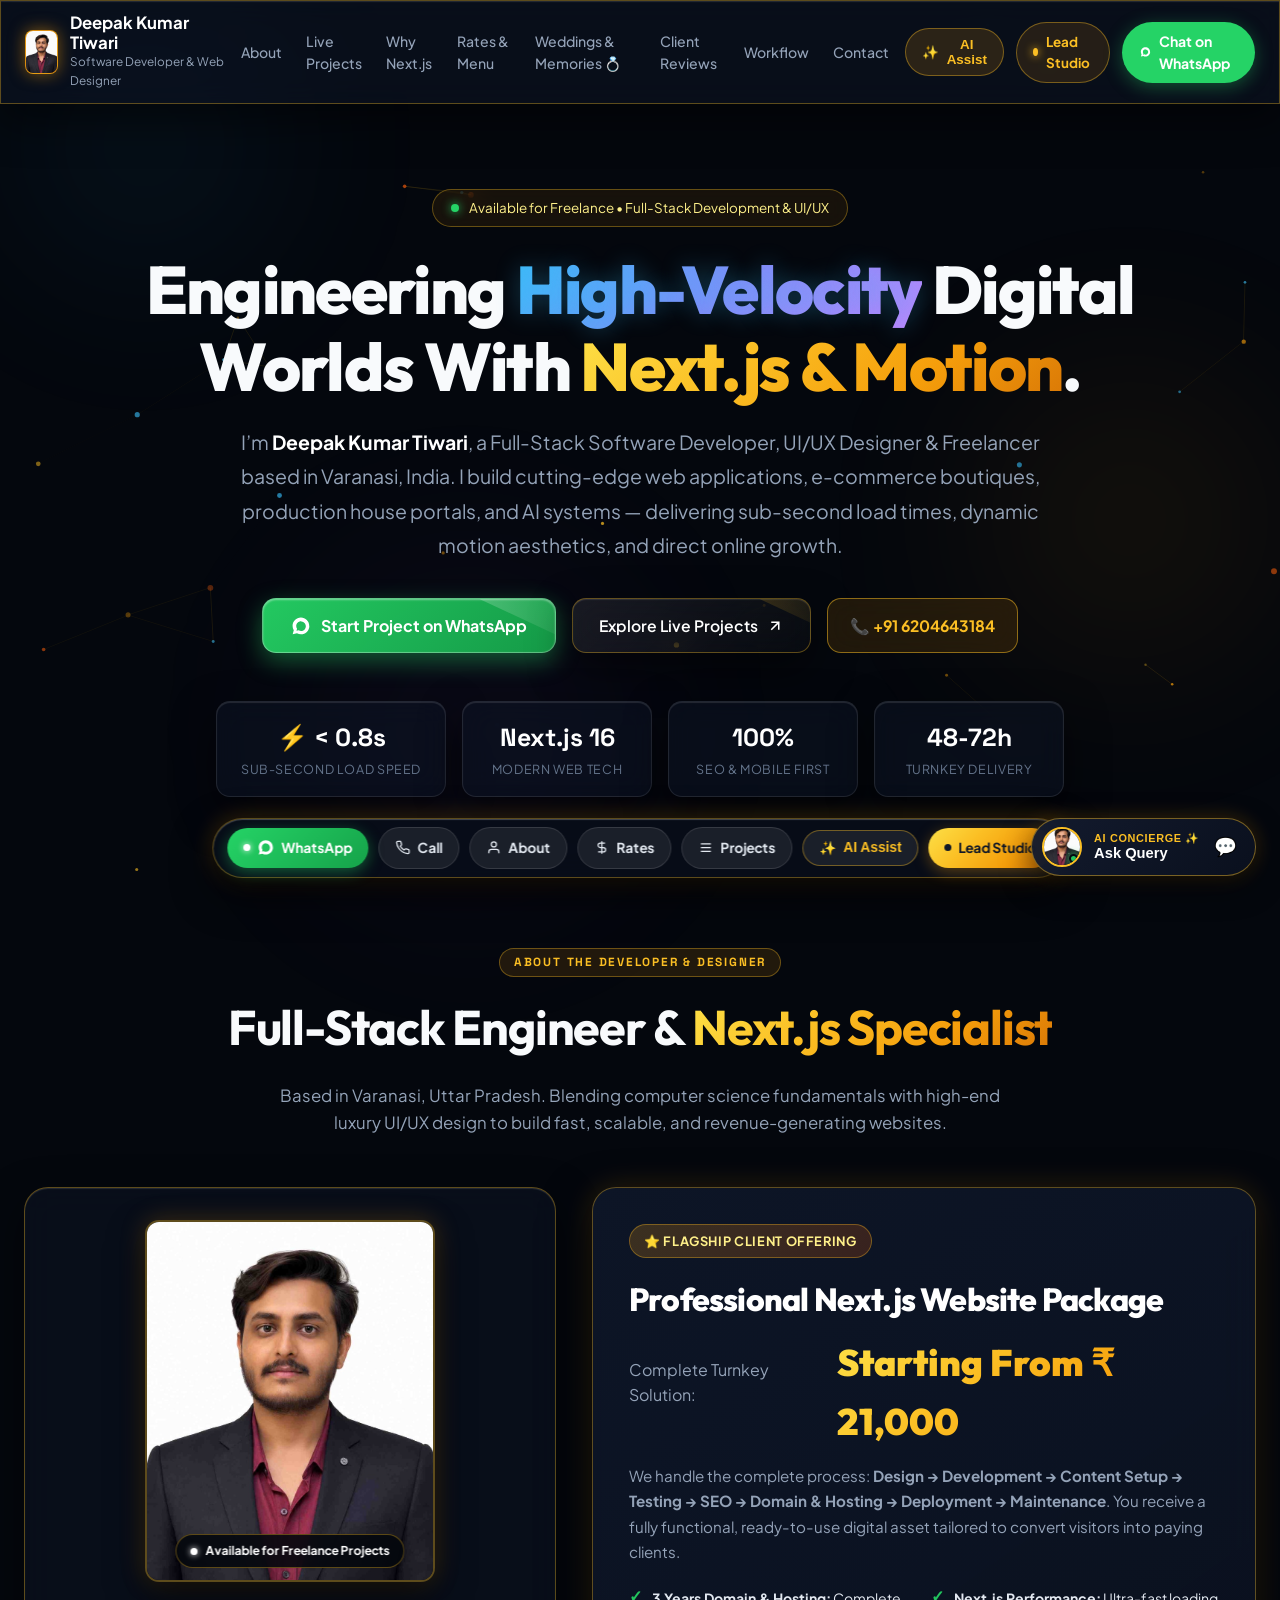
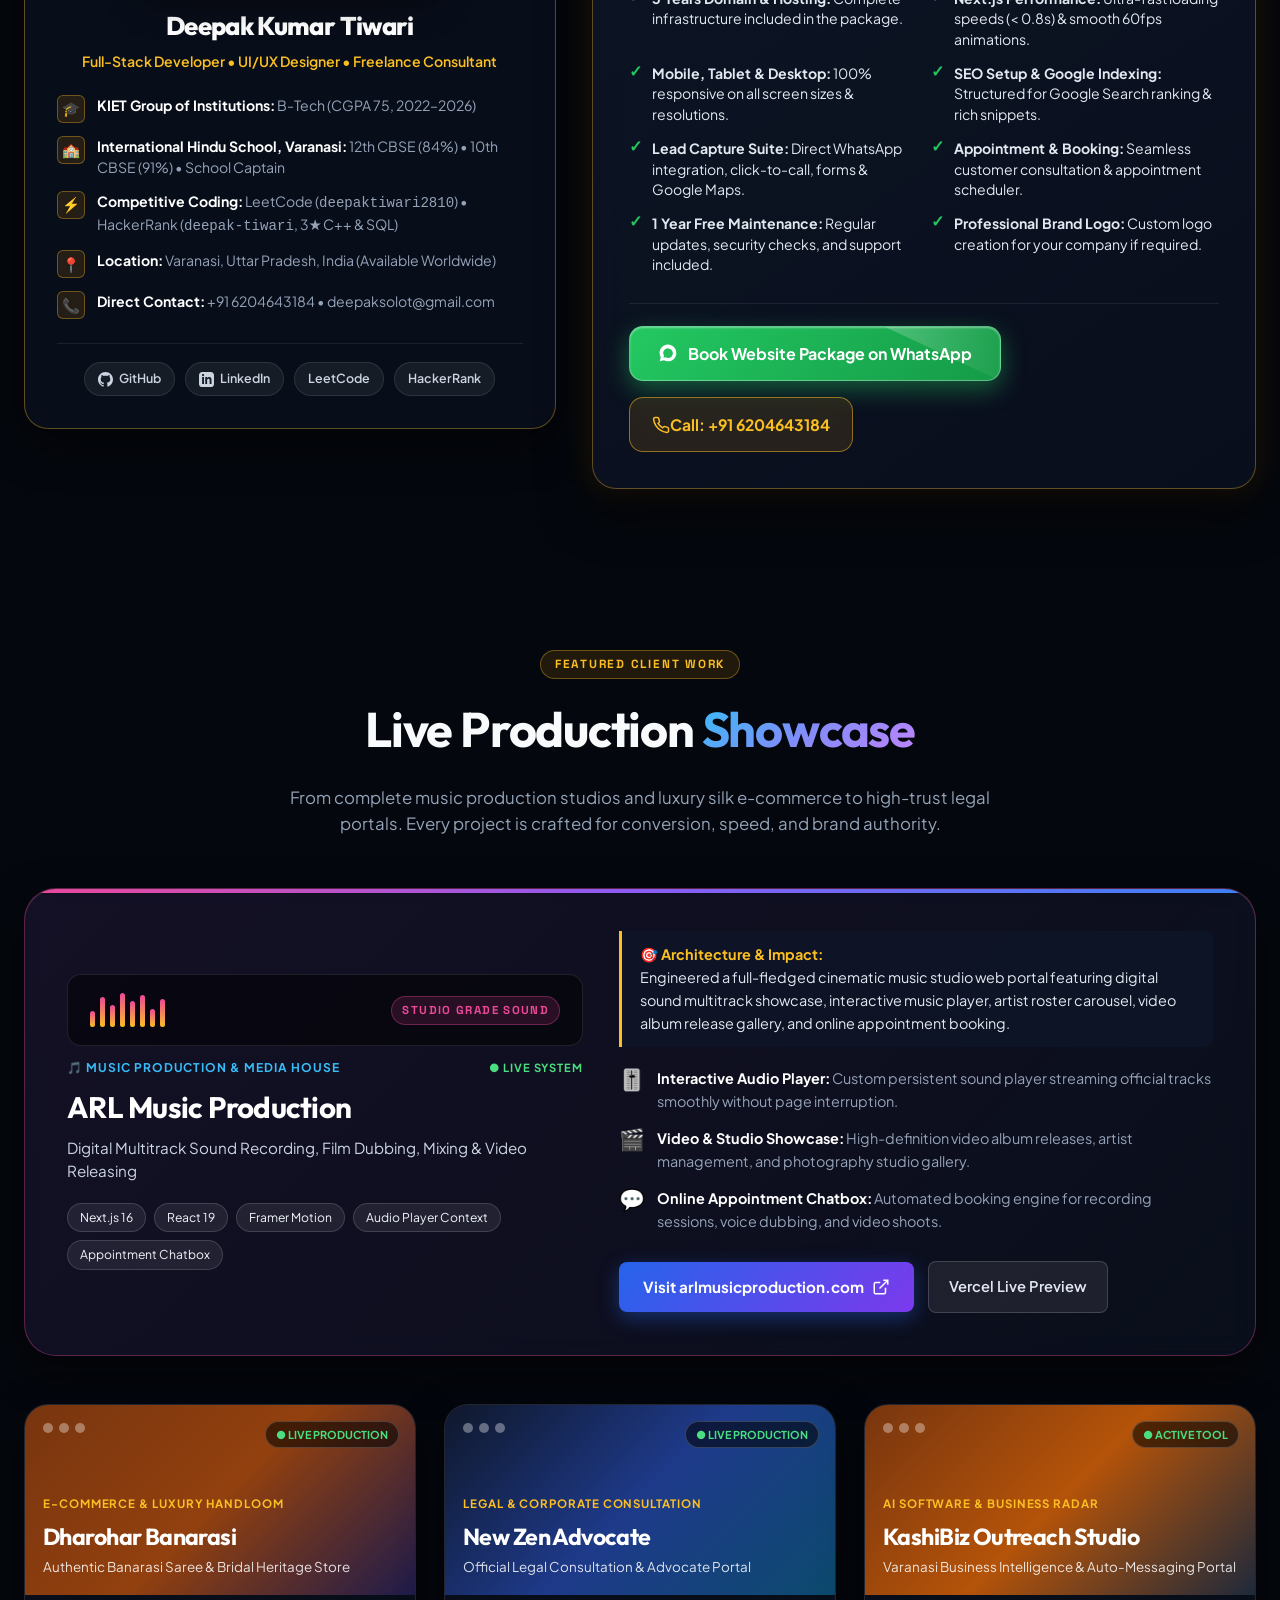
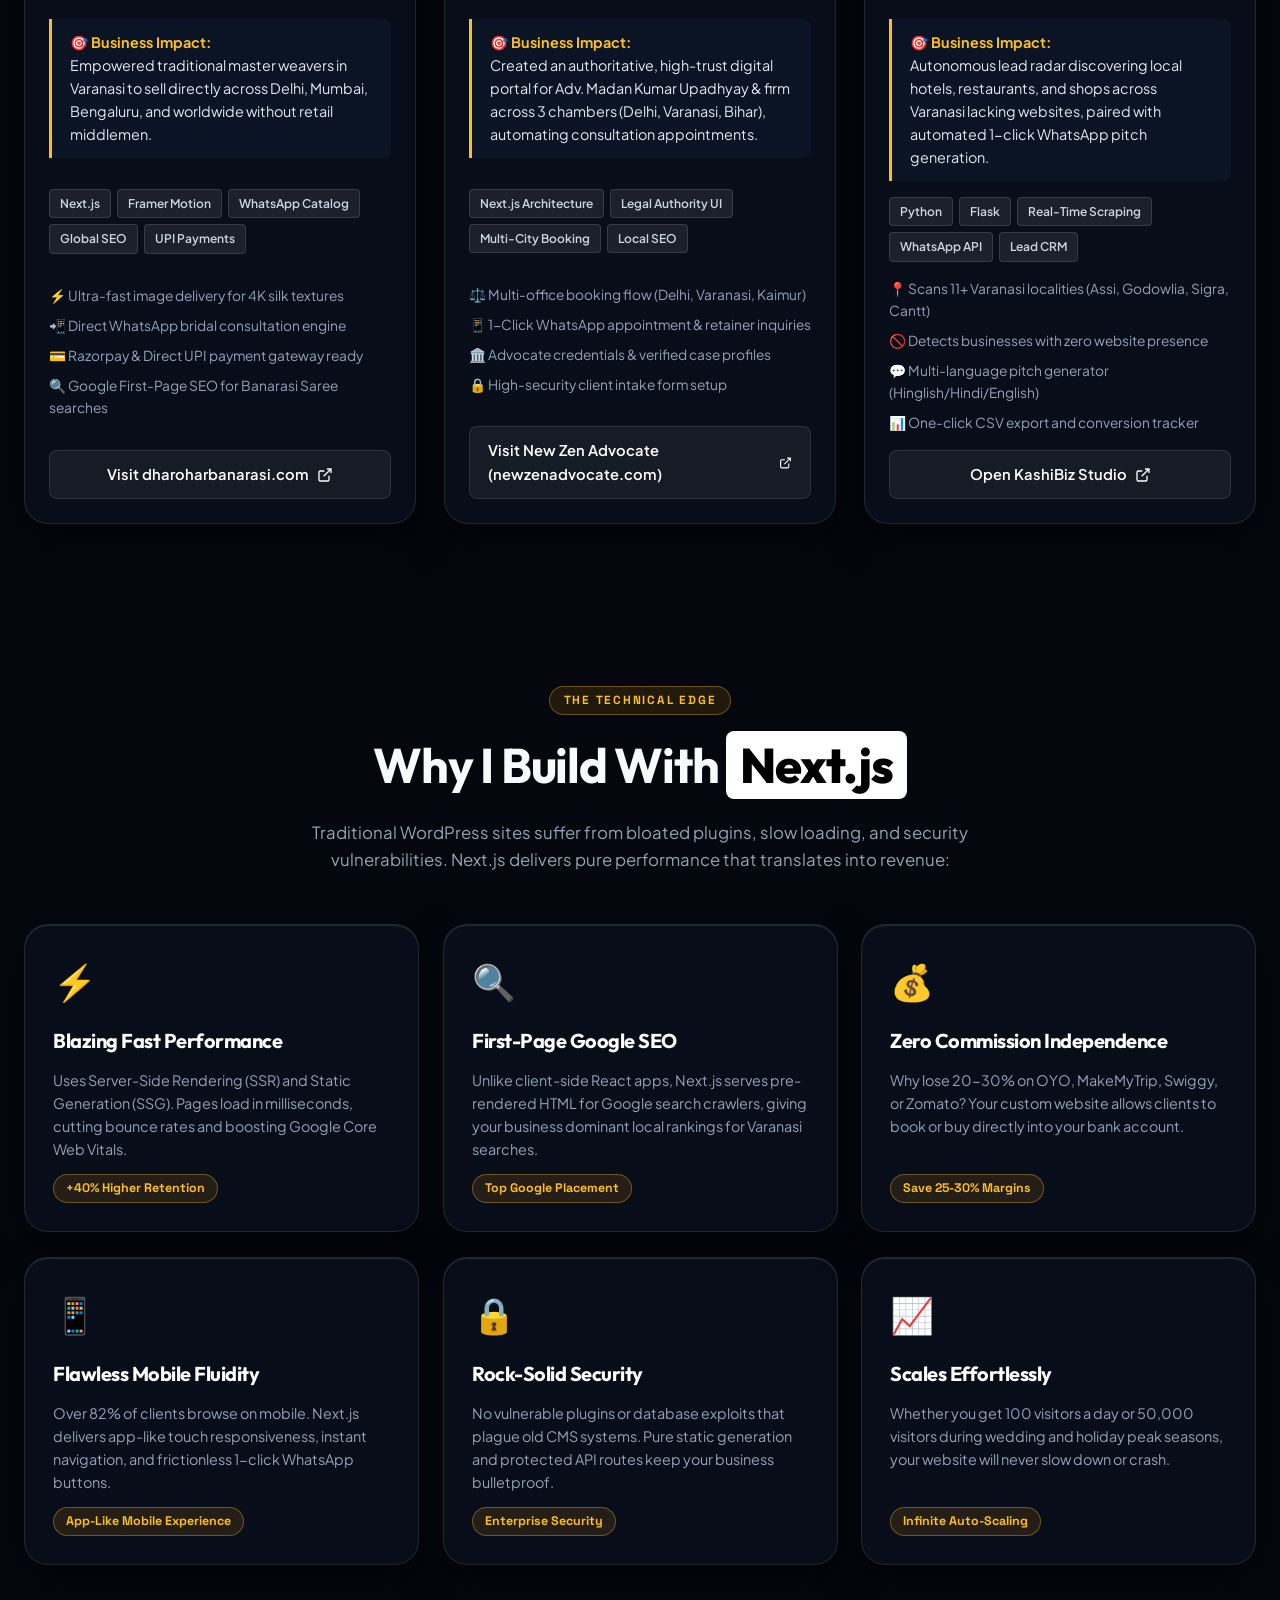
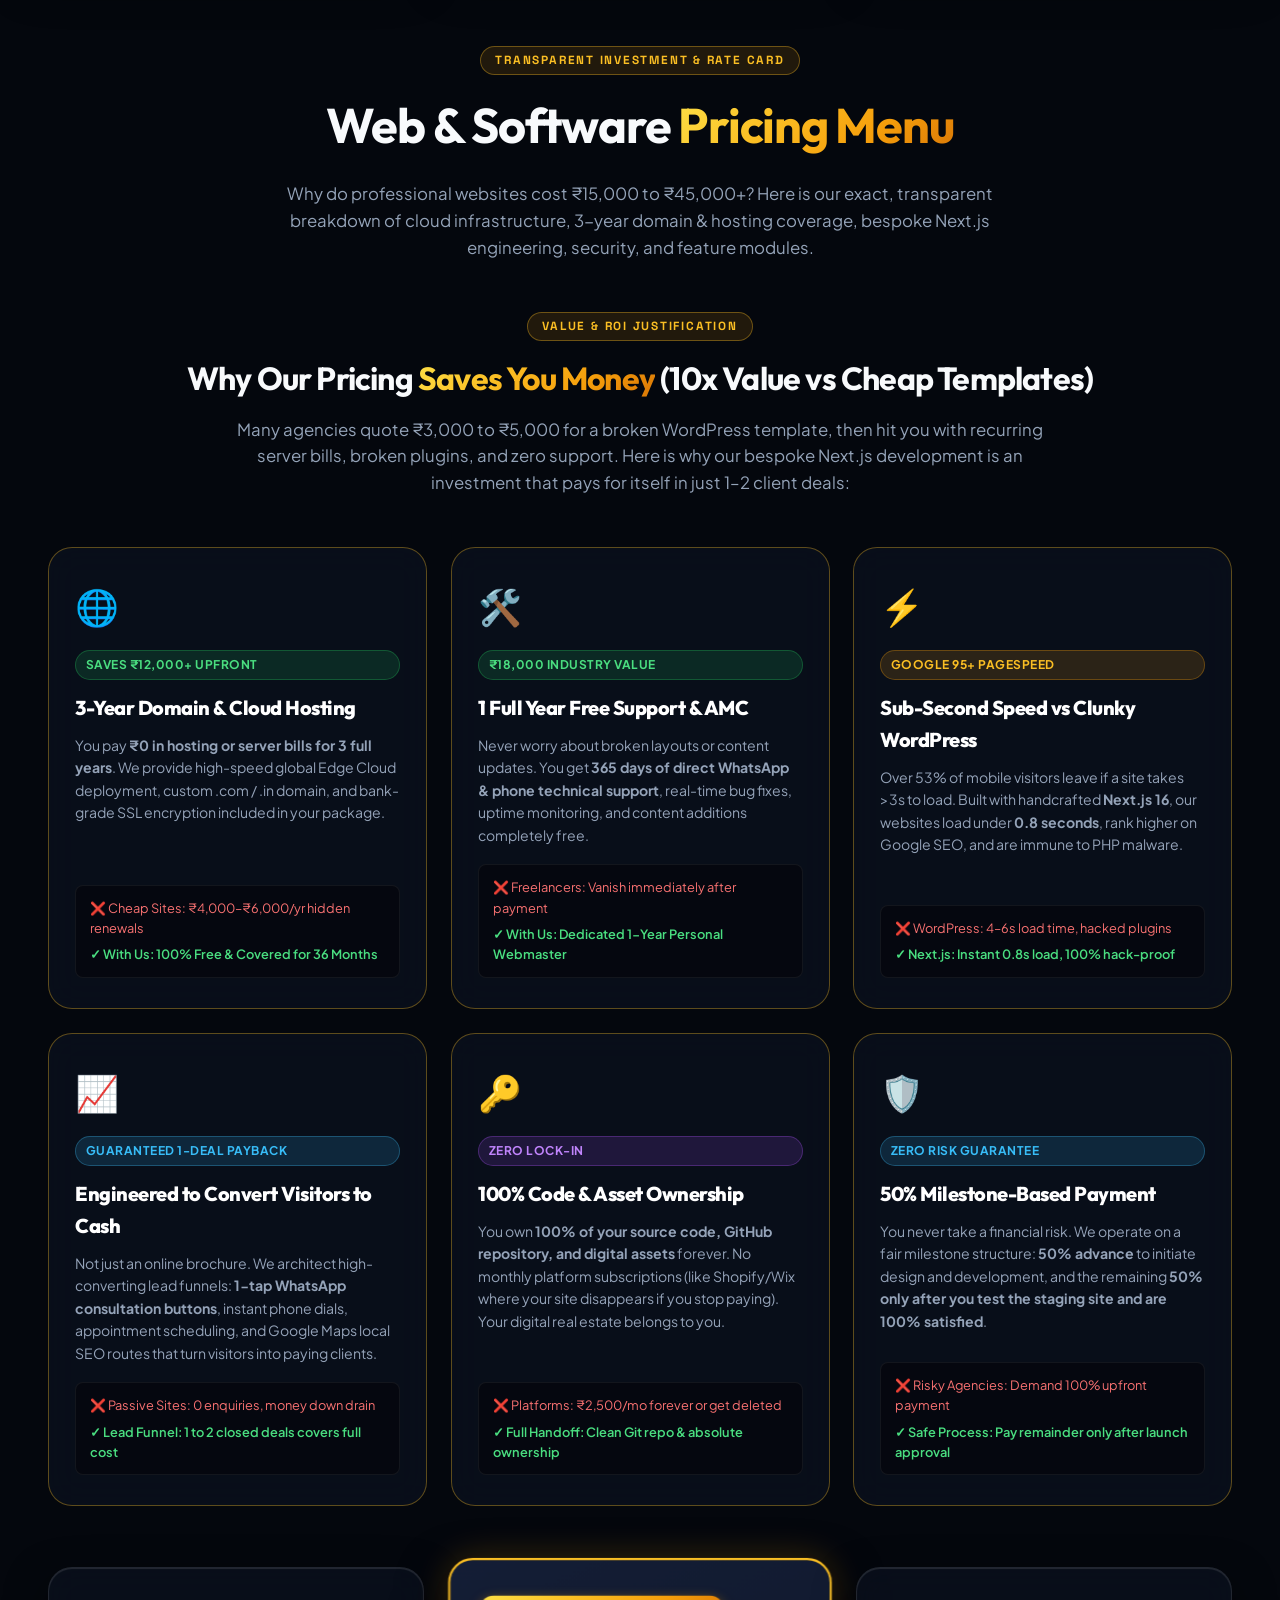
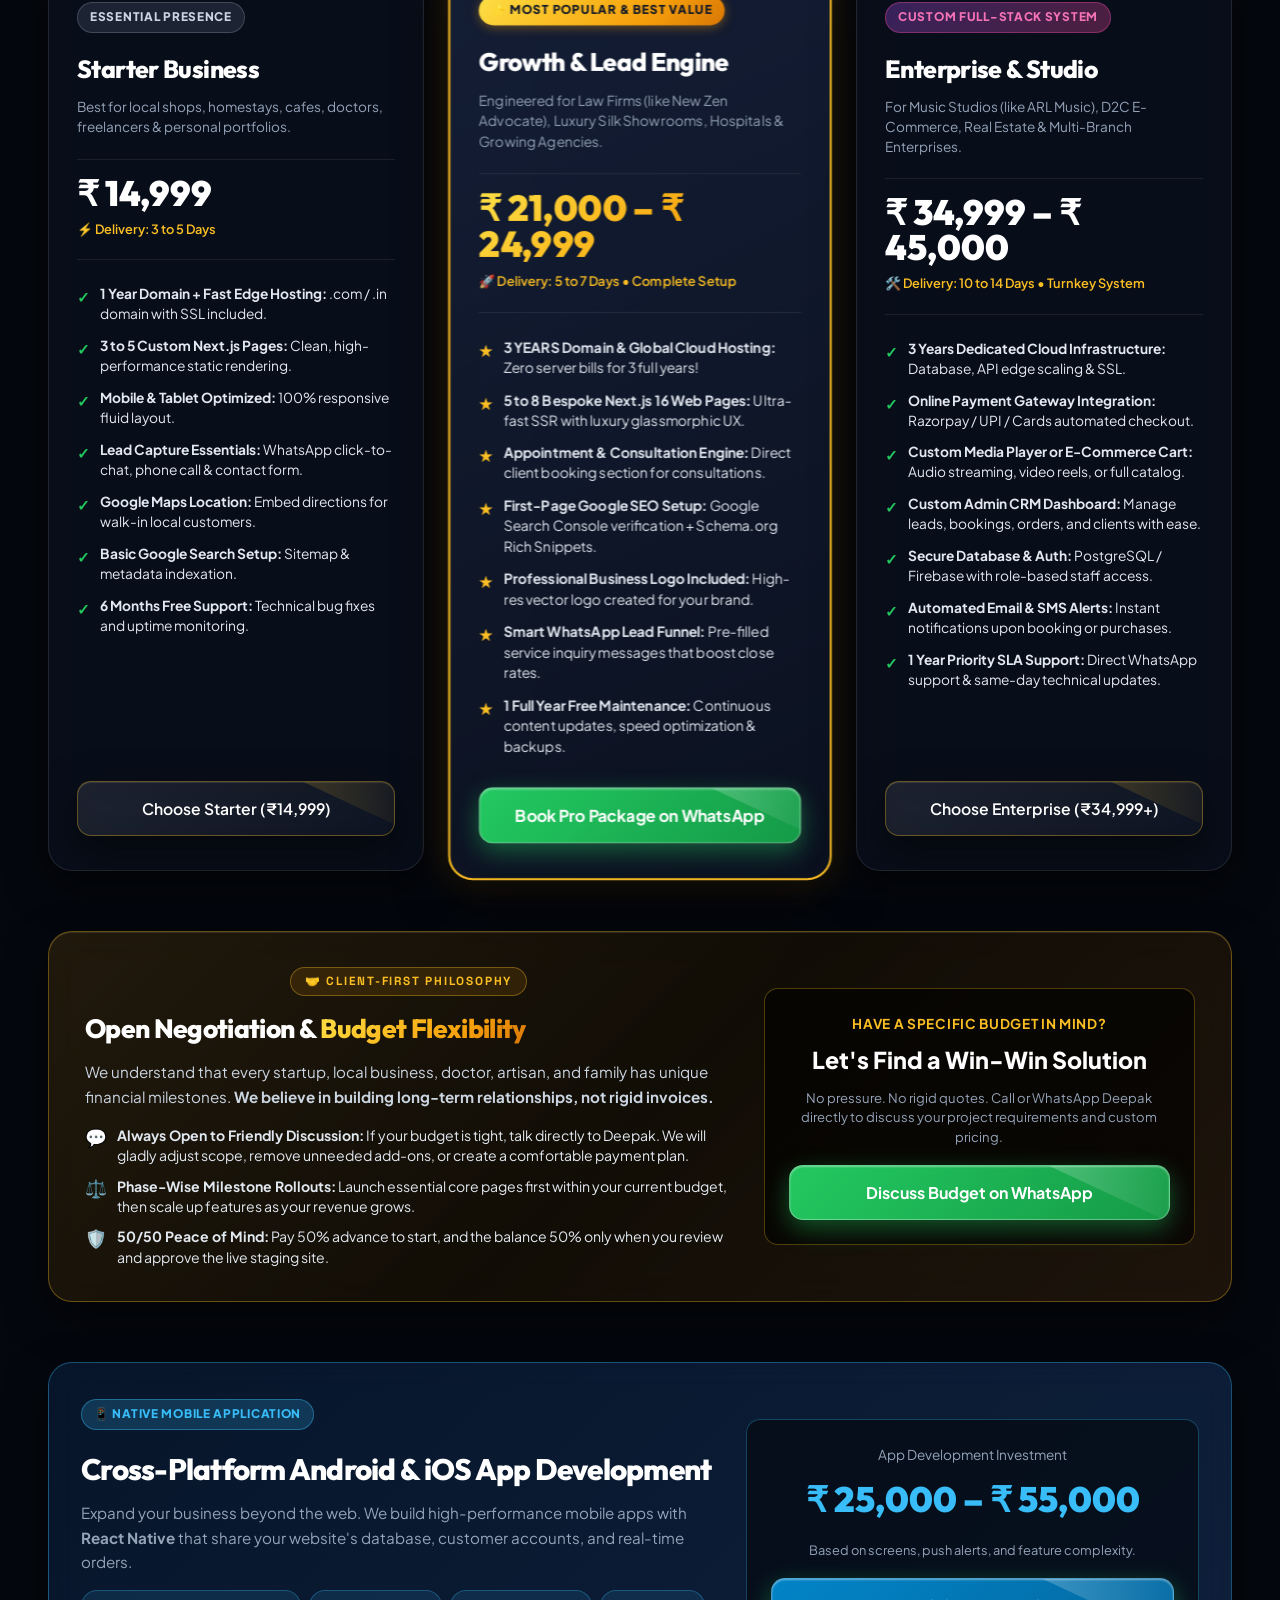
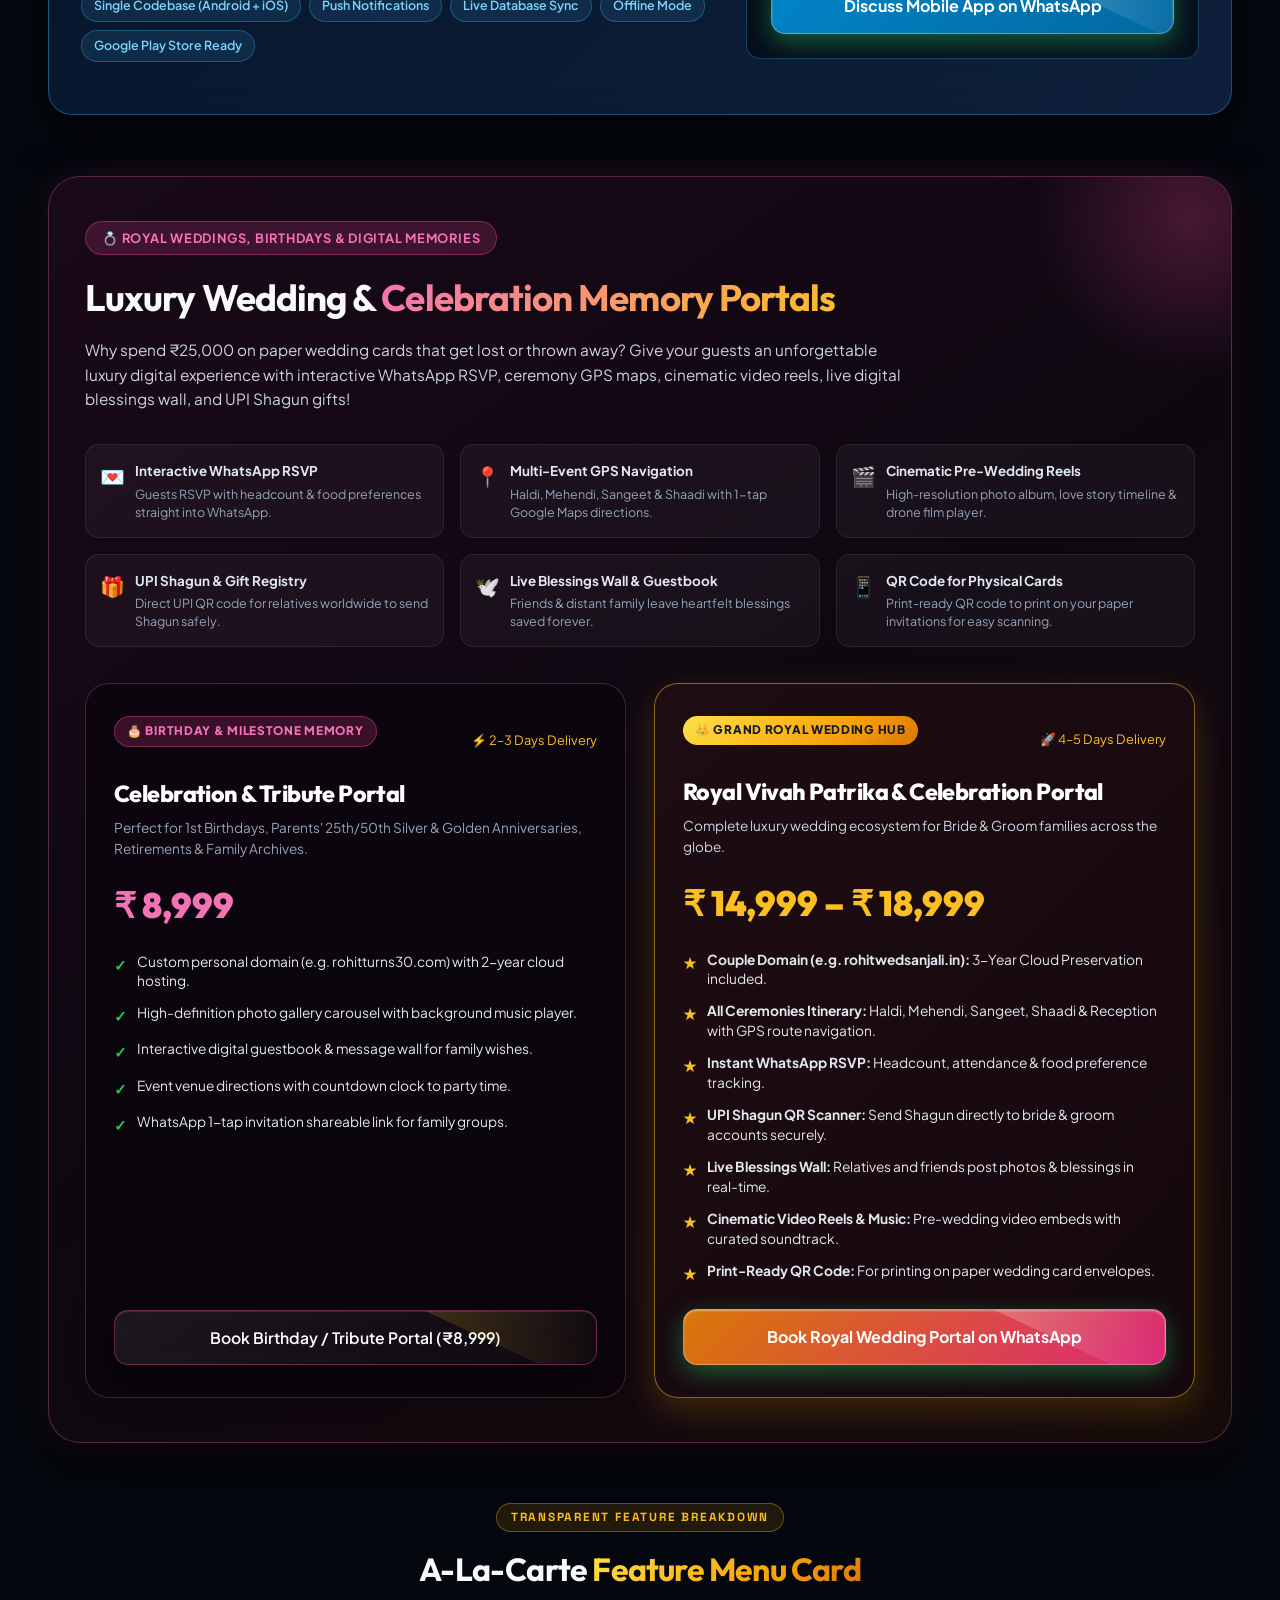
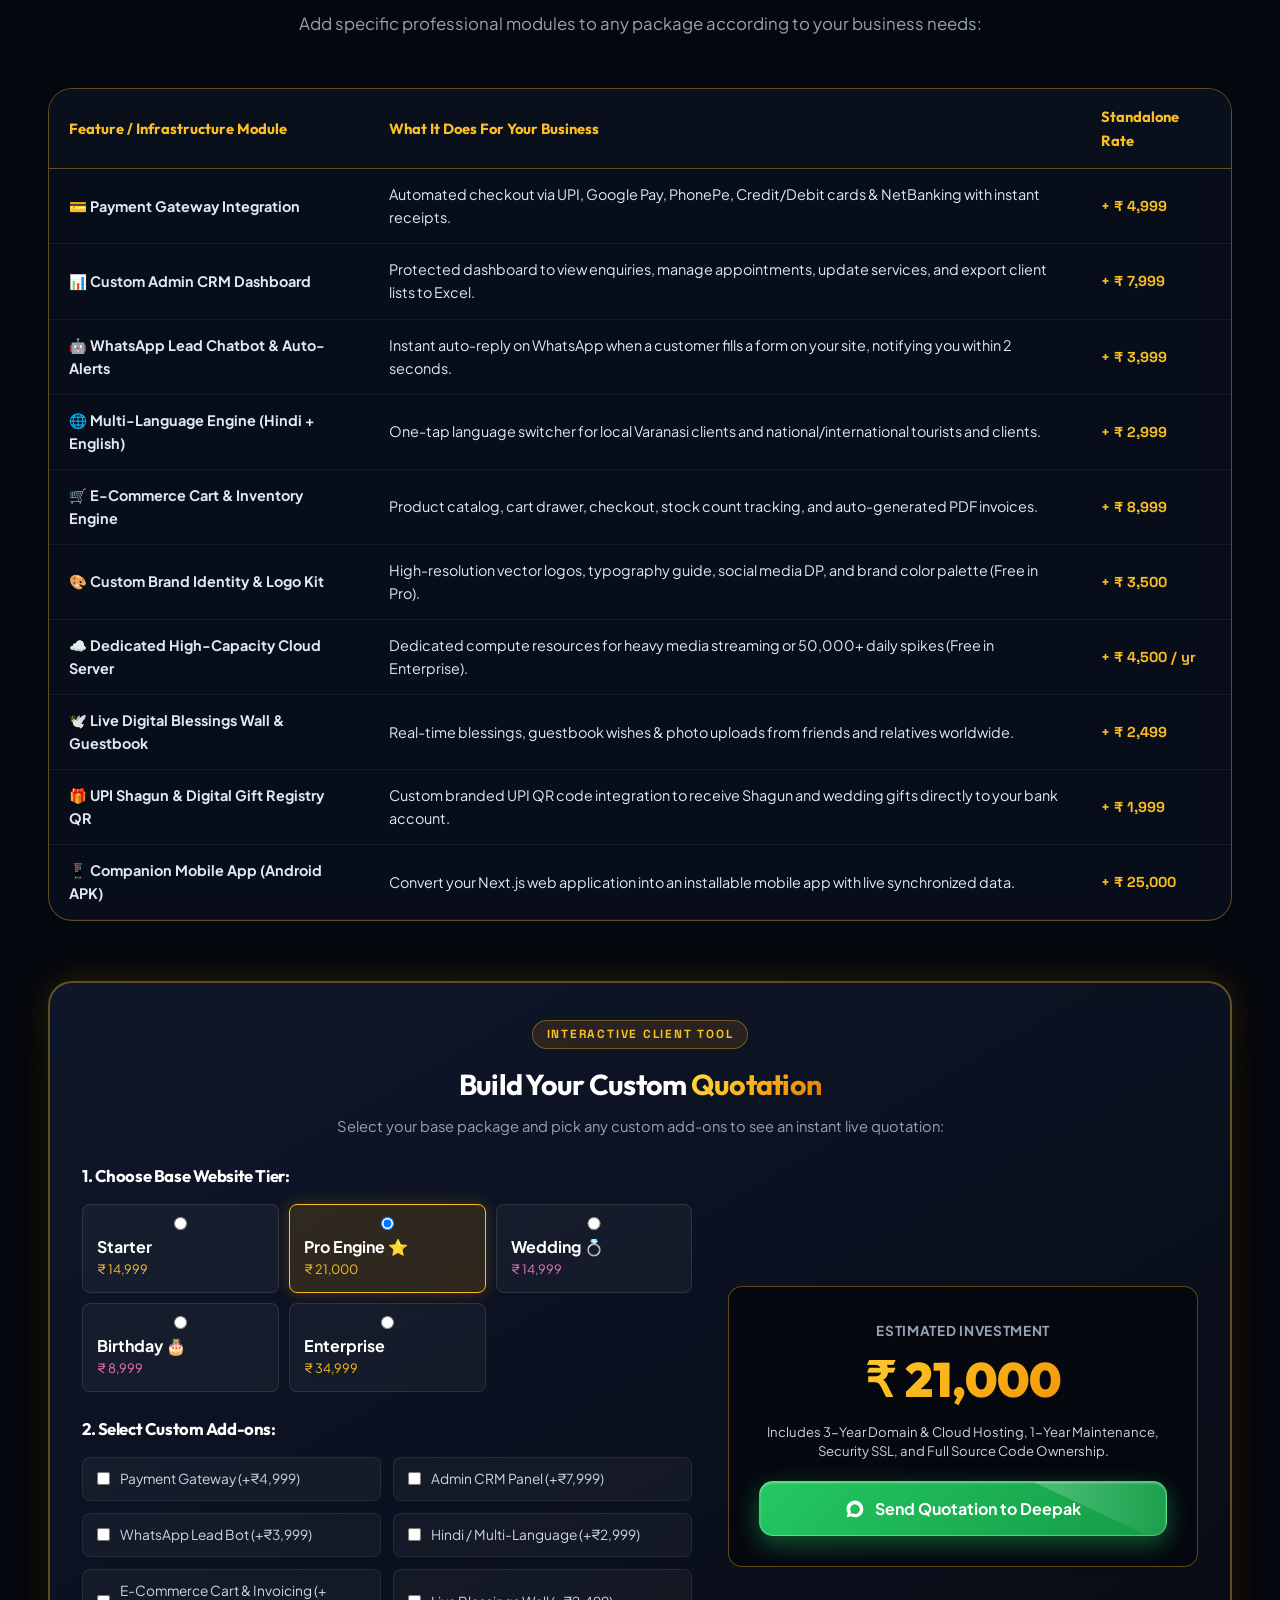
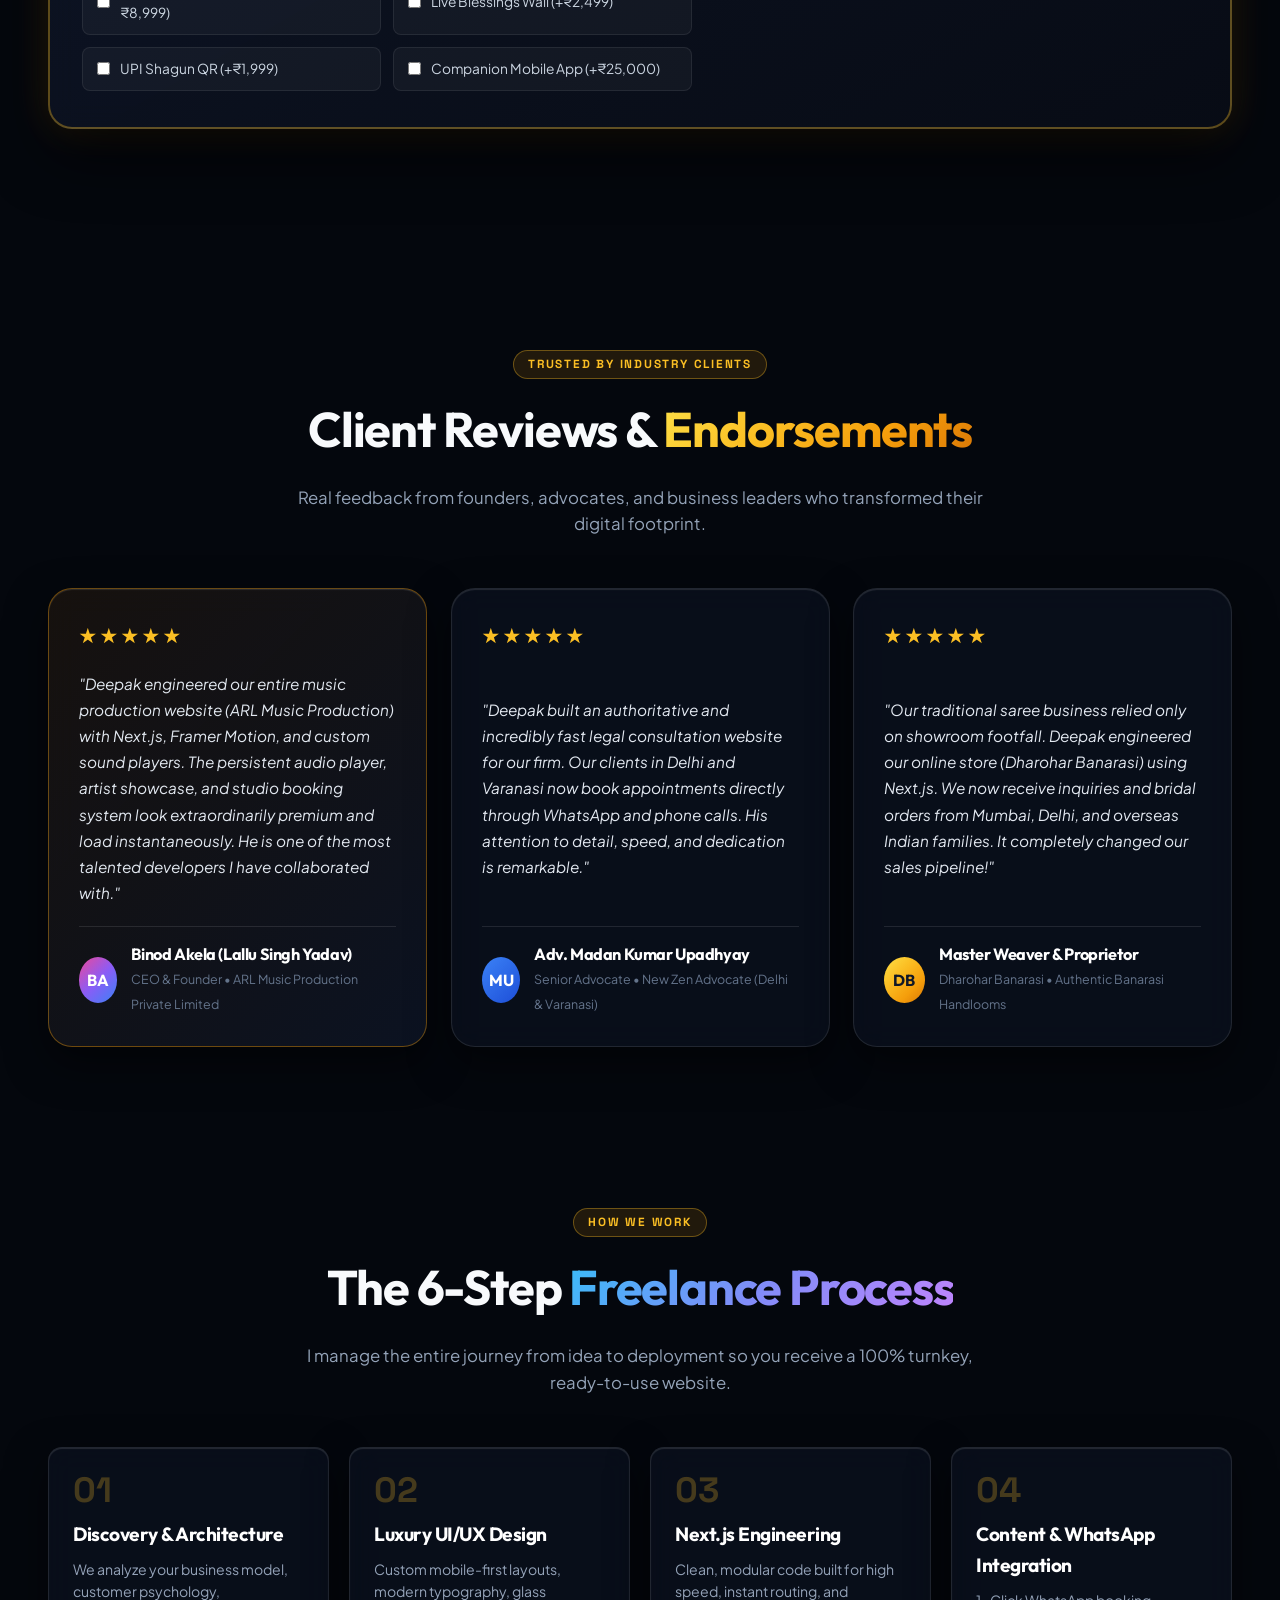
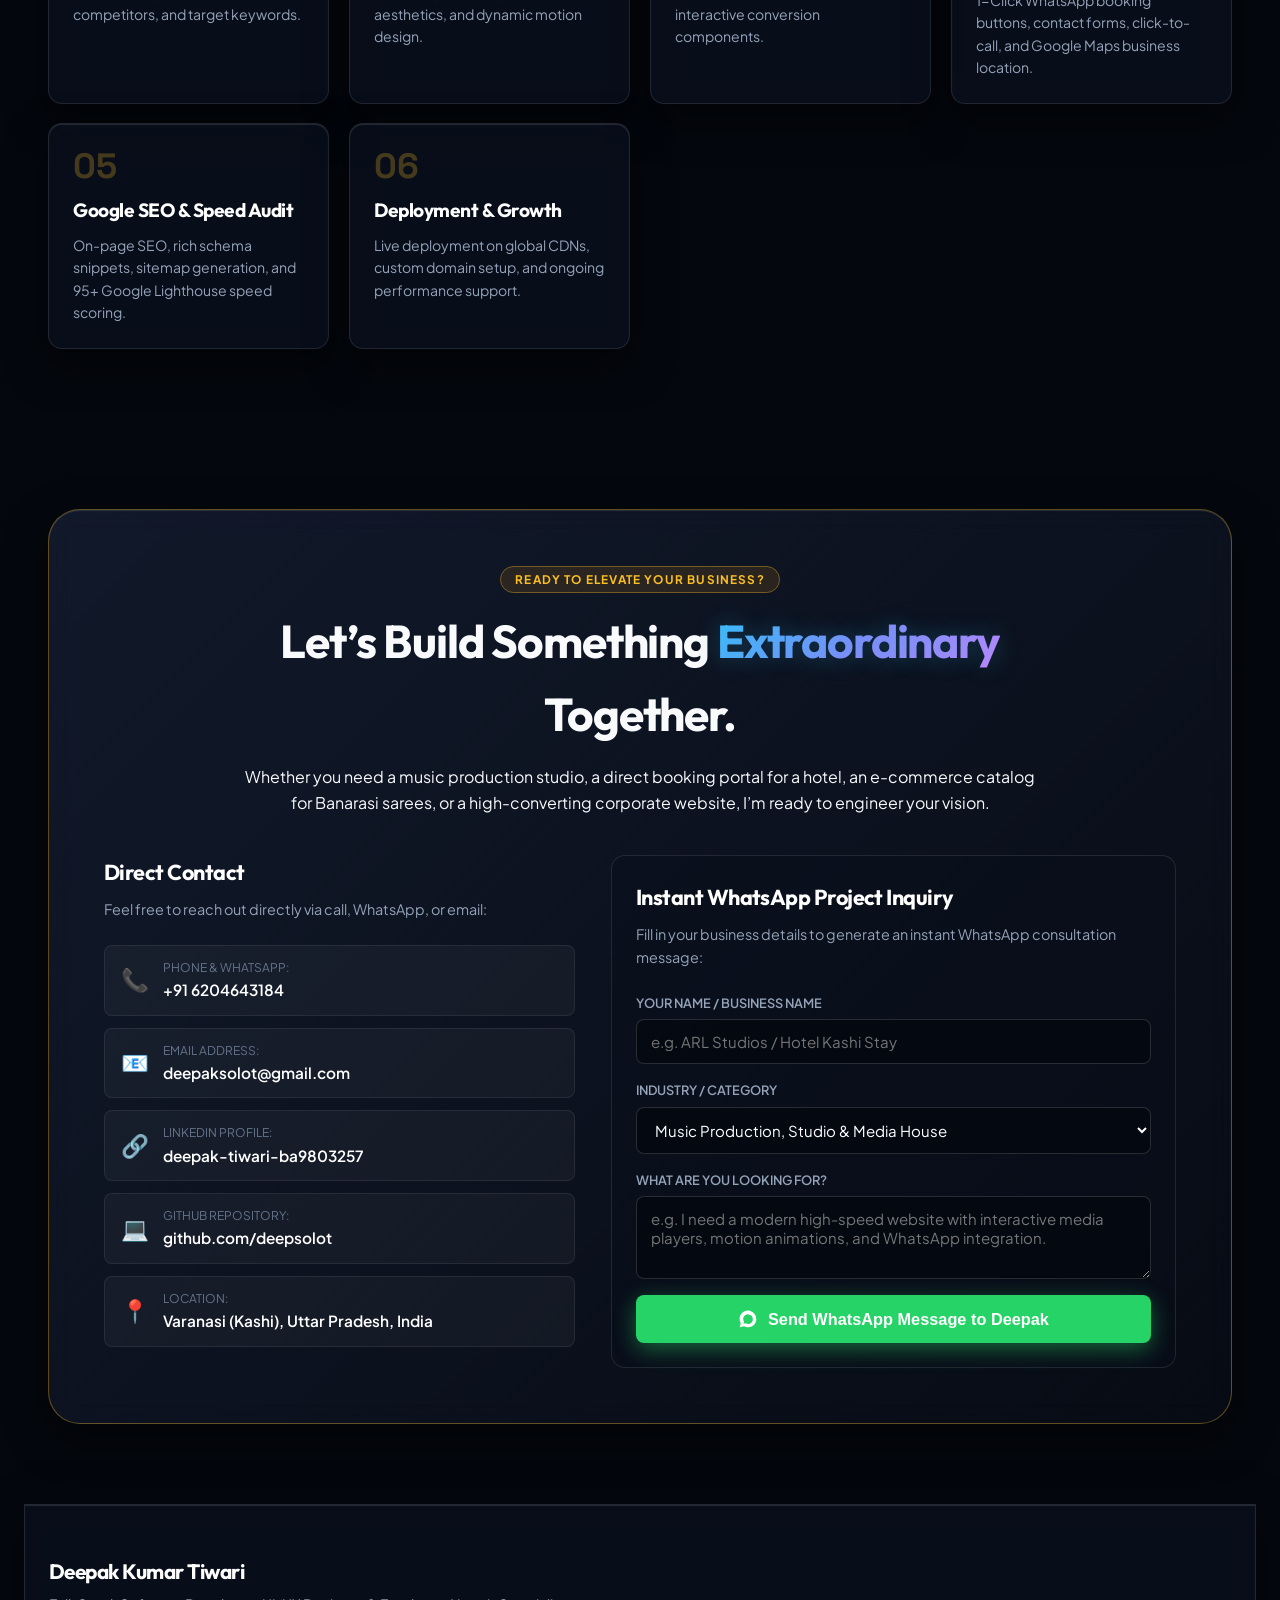
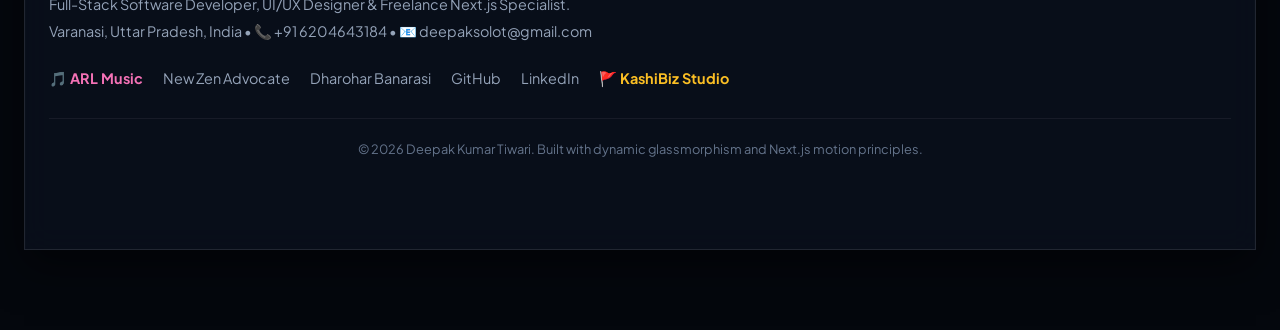
==== commit e53bd25c: "fix: refine query matching for cost justification and pricing in AI assistant" ====
--- a/portfolio_standalone.html
+++ b/portfolio_standalone.html
@@ -4924,7 +4924,7 @@
   function getClientFallbackReply(query) {
     const q = query.toLowerCase();
 
-    if (q.includes('why') || q.includes('cost') || q.includes('charge') || q.includes('worth') || q.includes('roi') || q.includes('expensive')) {
+    if ((q.includes('why') && (q.includes('charge') || q.includes('cost') || q.includes('much') || q.includes('price') || q.includes('money'))) || q.includes('roi') || q.includes('expensive') || q.includes('value') || q.includes('justif') || q.includes('mehenga')) {
       return {
         reply: "💡 **Why Our Pricing (₹15k – ₹45k) Saves You Money:**\n\n• **3-Year Hosting & Domain Included:** Saves ₹12,000+ upfront vs cheap sites that charge yearly renewals.\n• **1 Year Free Support & AMC:** ₹18,000 agency value included.\n• **Next.js Sub-Second Speed (<0.8s):** 95+ Google PageSpeed, zero PHP malware.\n• **1–2 Client Deals Payback:** High-converting lead funnels recover your full cost.\n• **100% Code Ownership:** Full GitHub repository handoff.\n• **50/50 Milestone:** 50% advance, 50% only on final approval.",
         suggestions: ["💰 View Packages", "🤝 Discuss Budget", "📞 Talk to Deepak"]
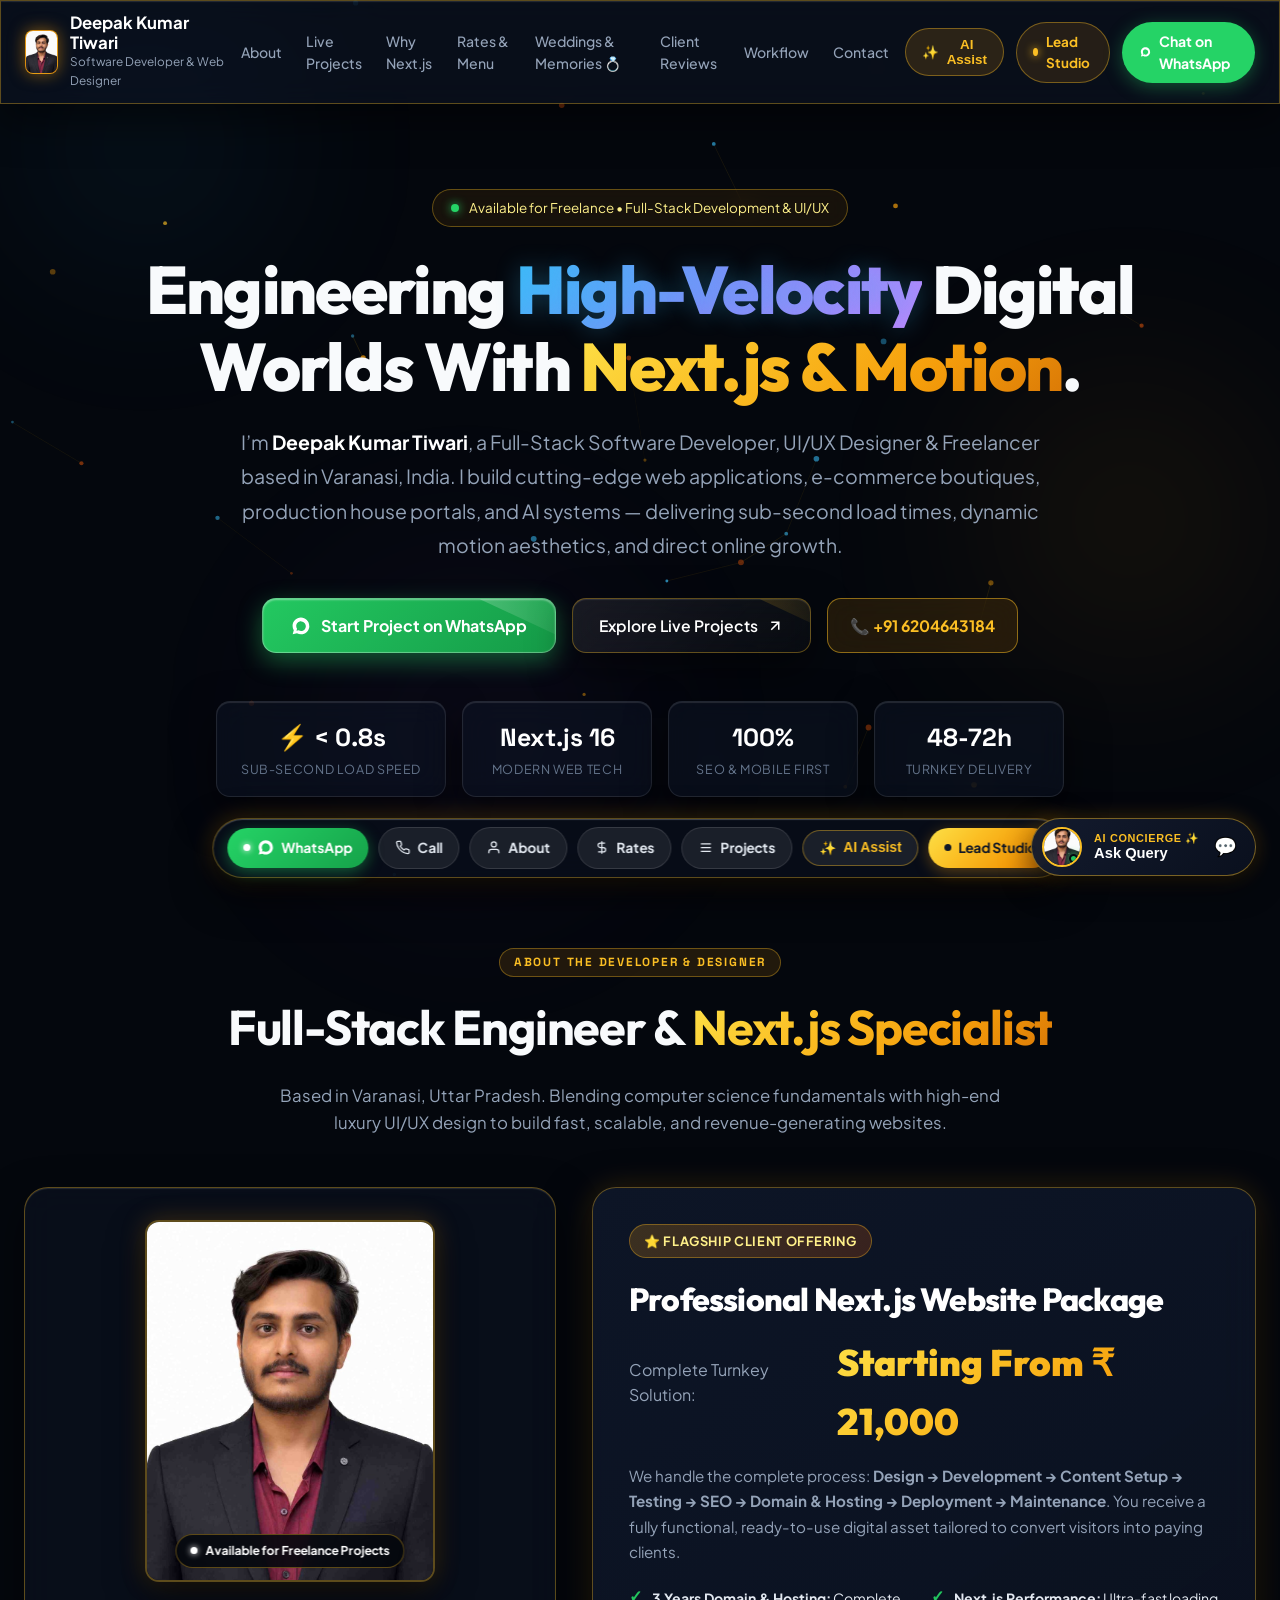
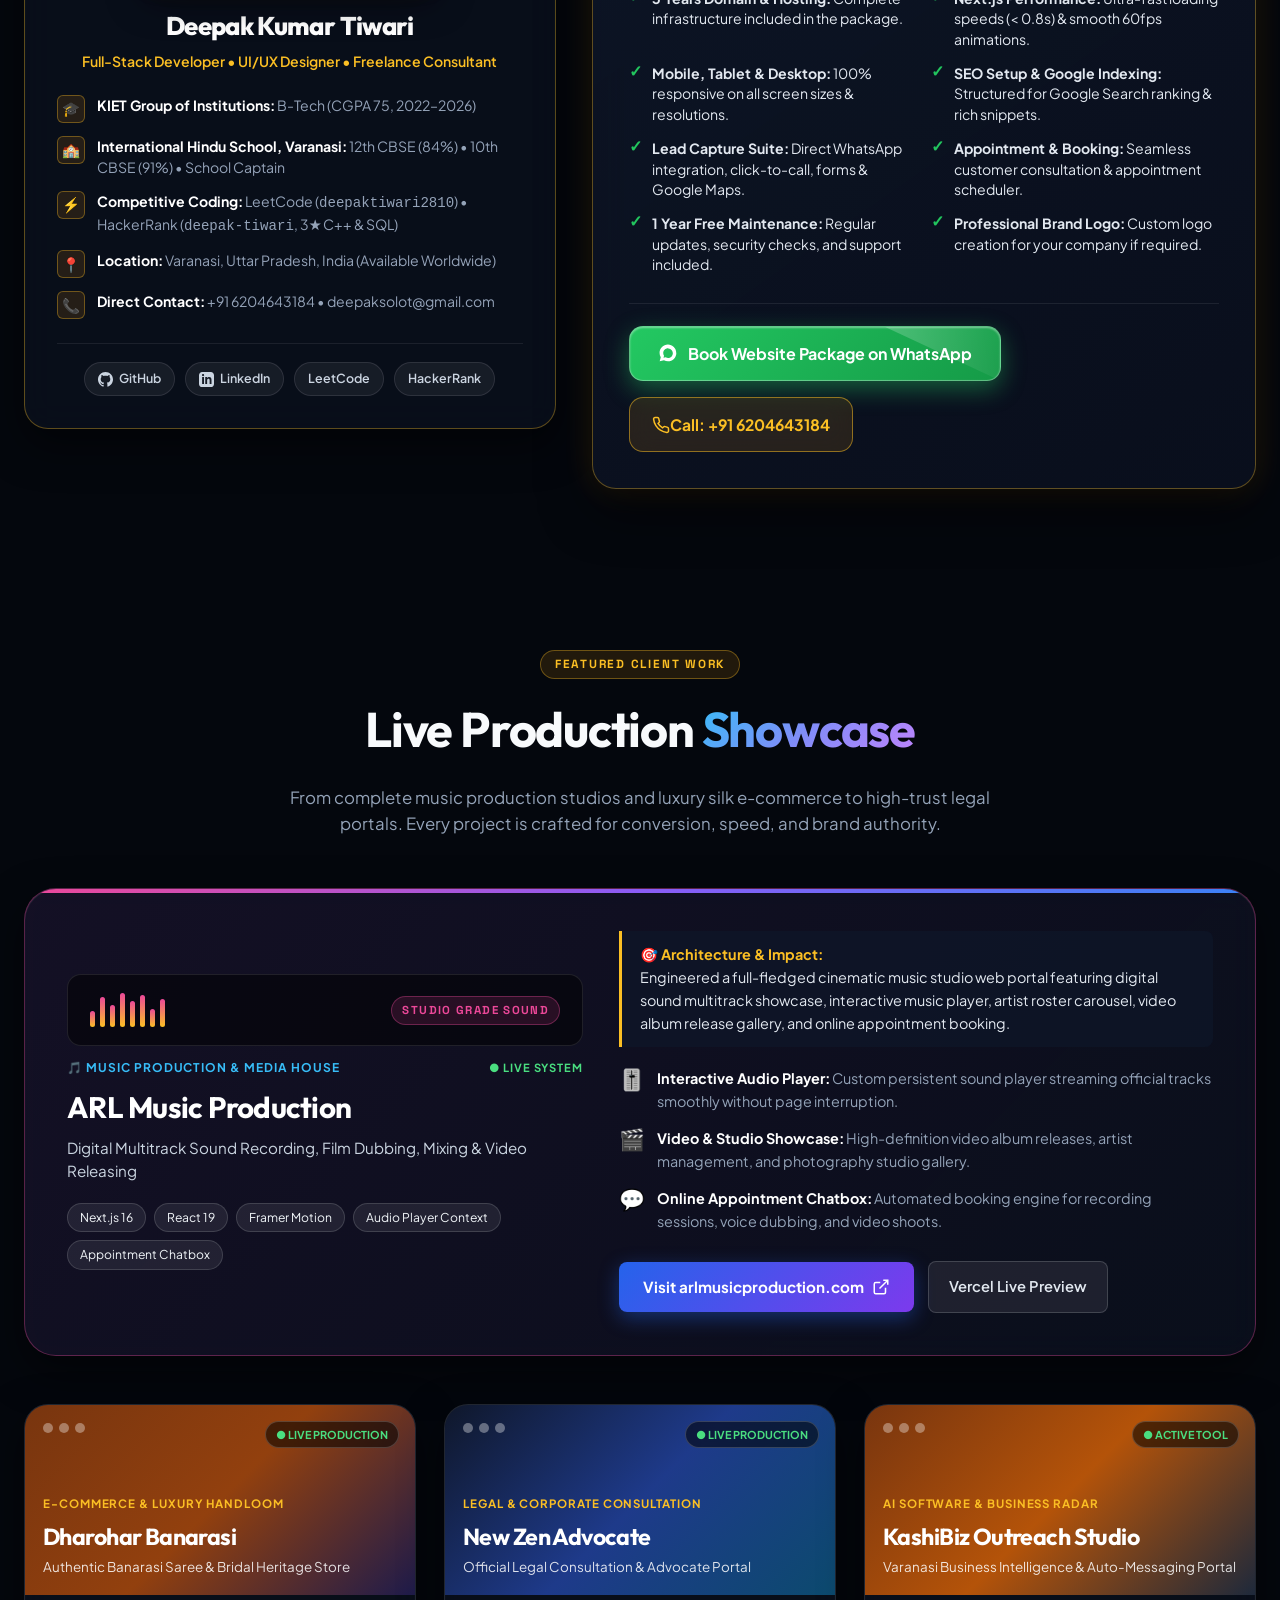
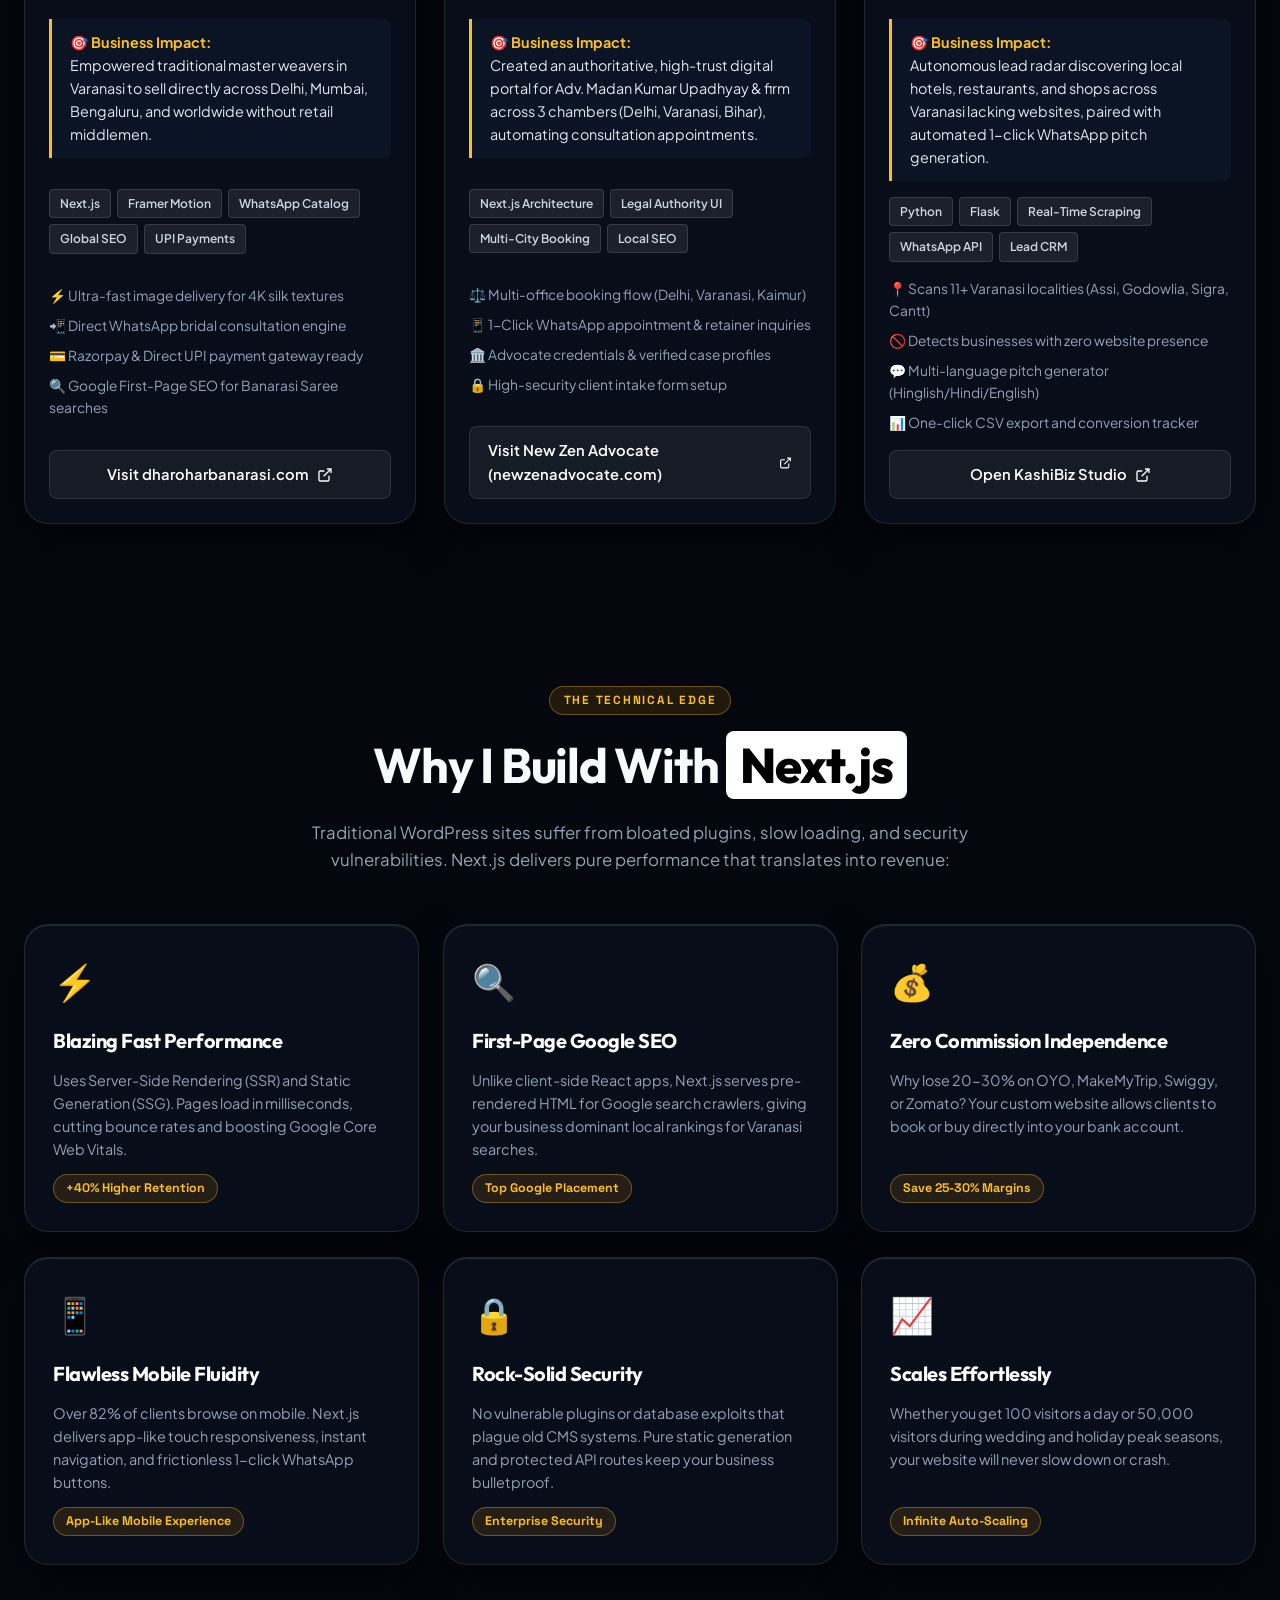
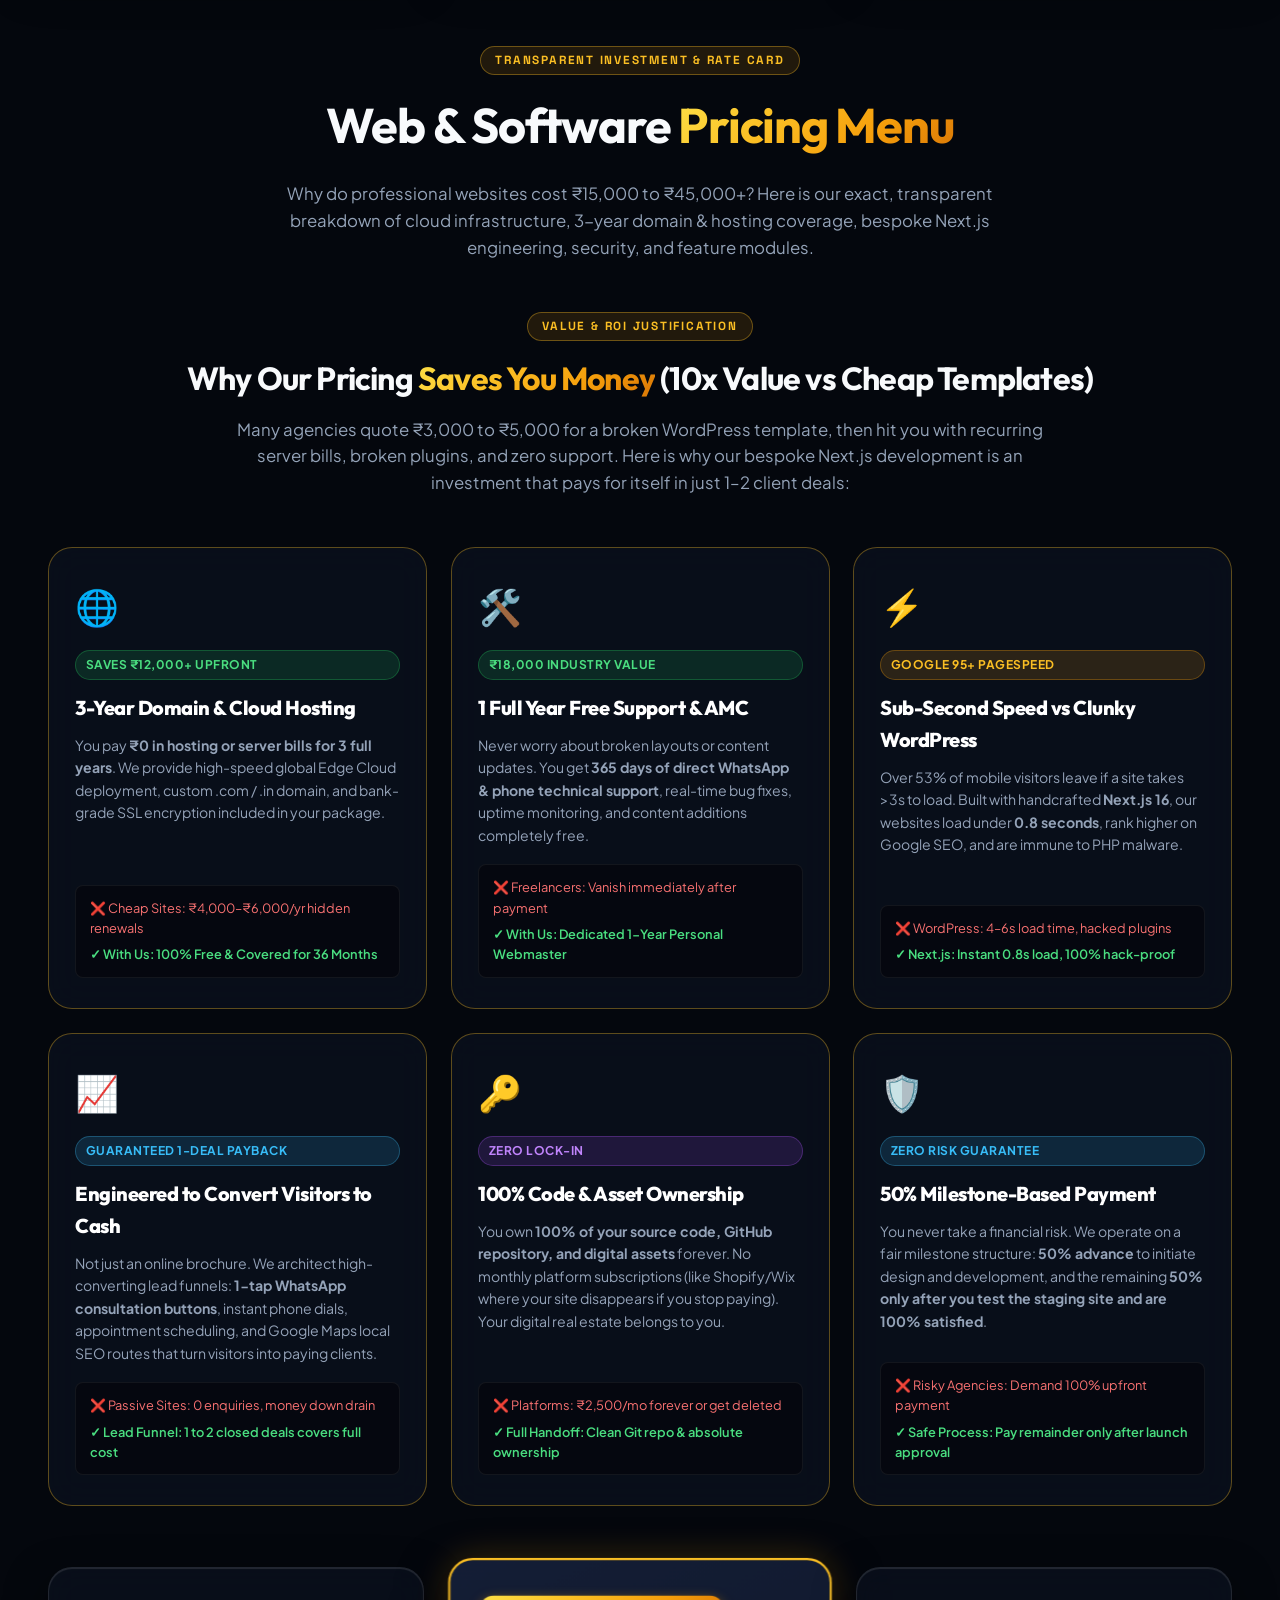
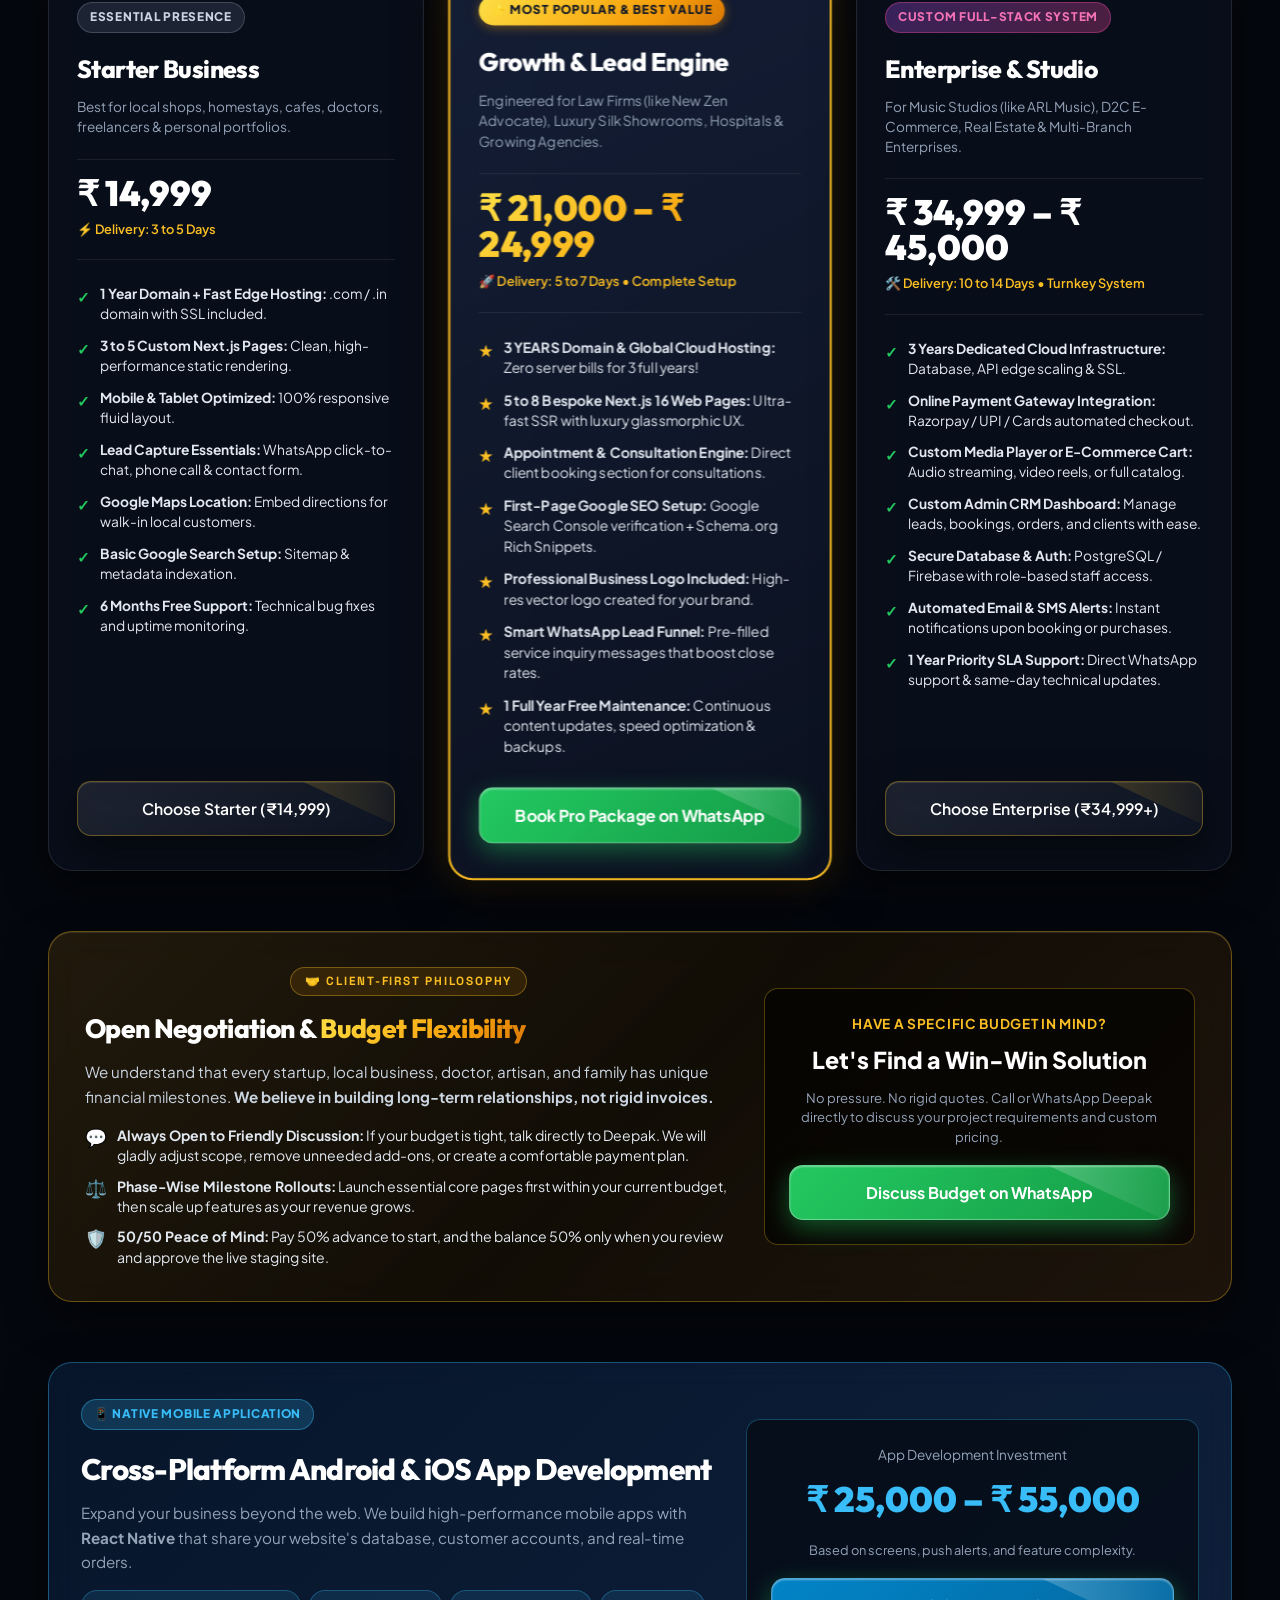
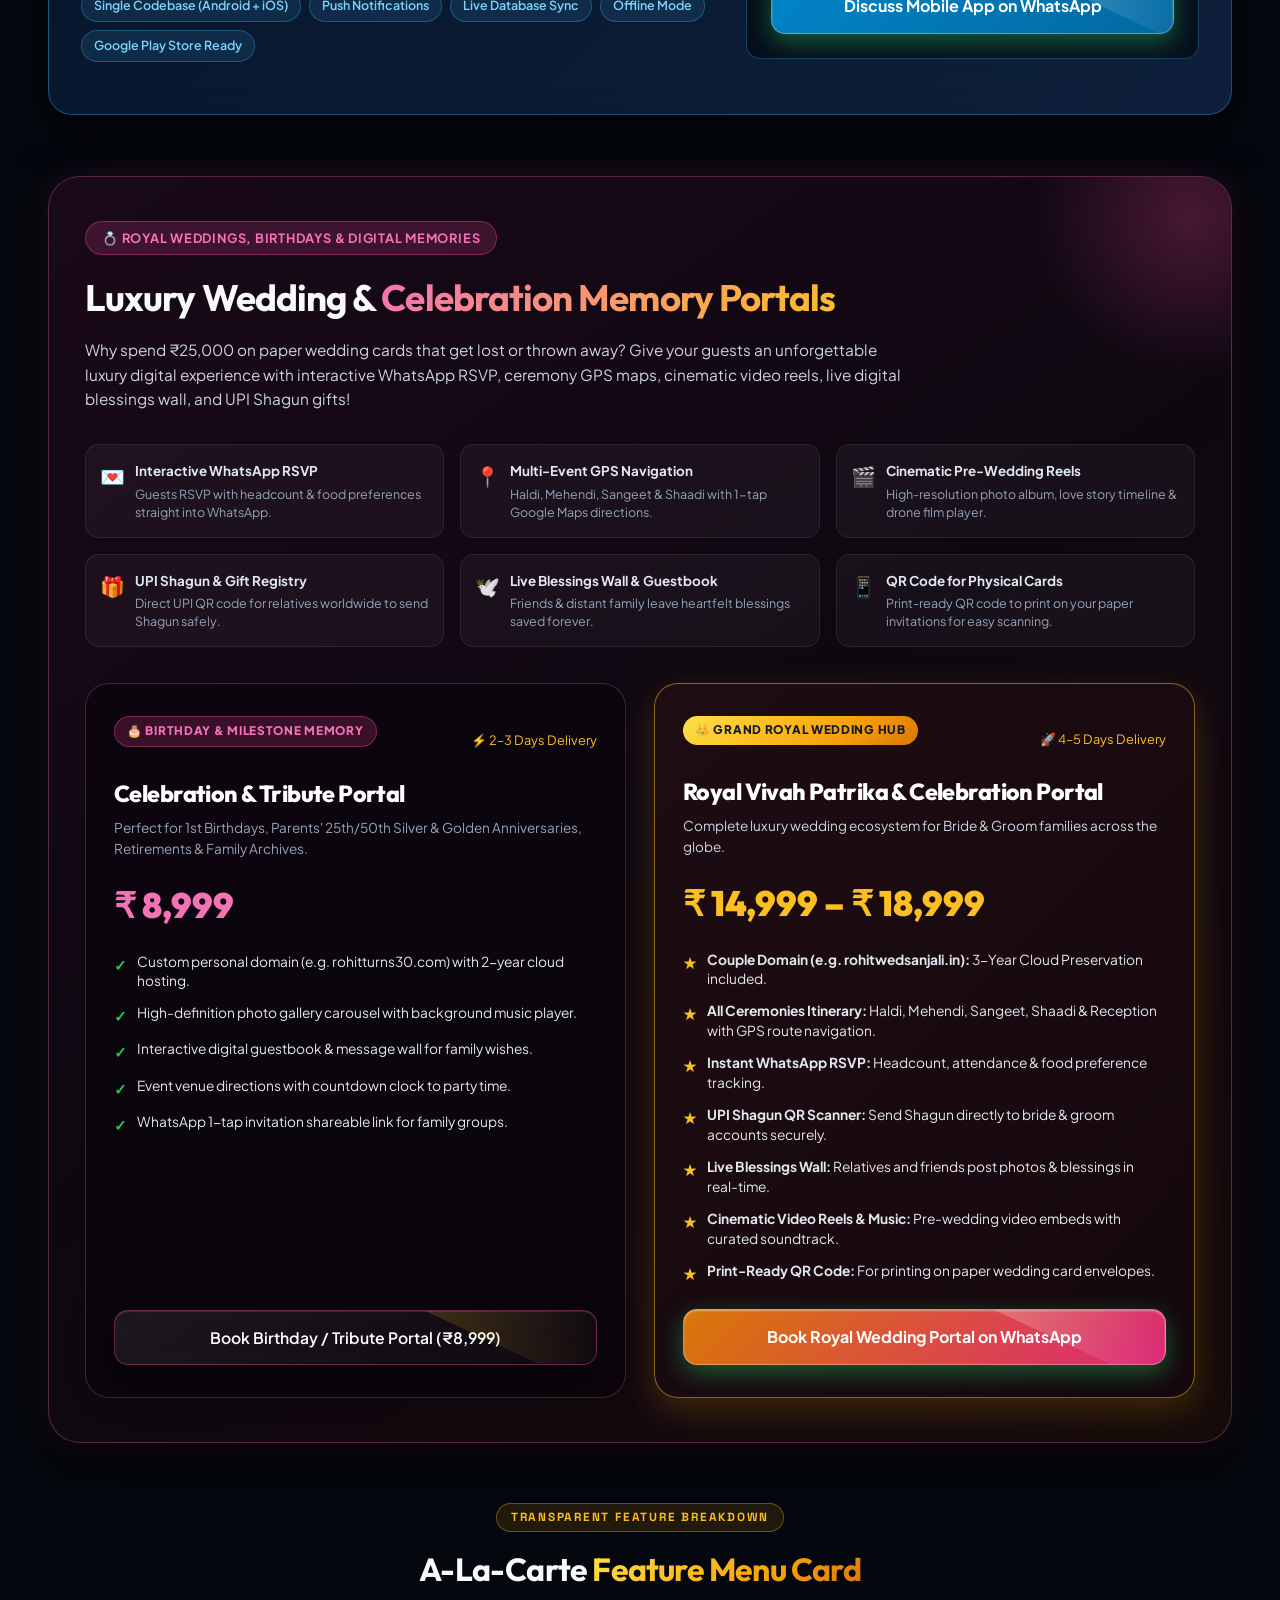
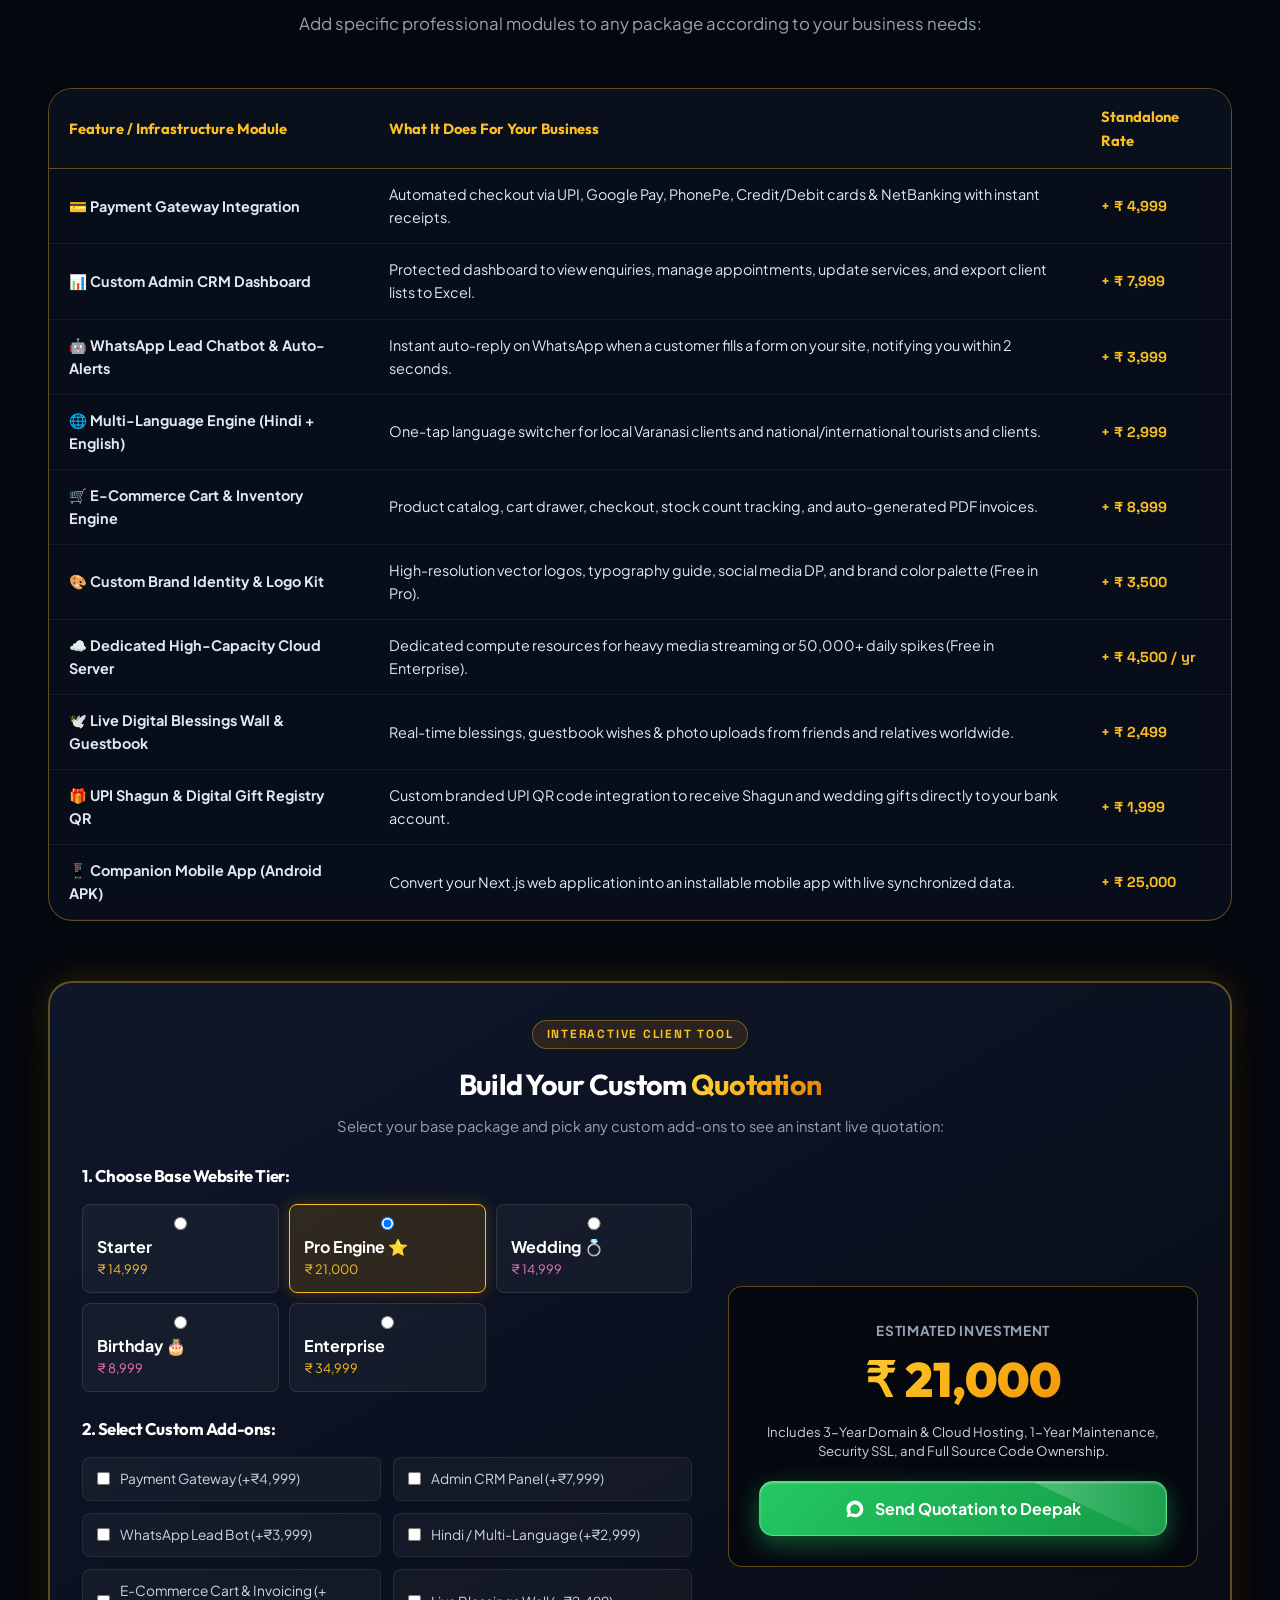
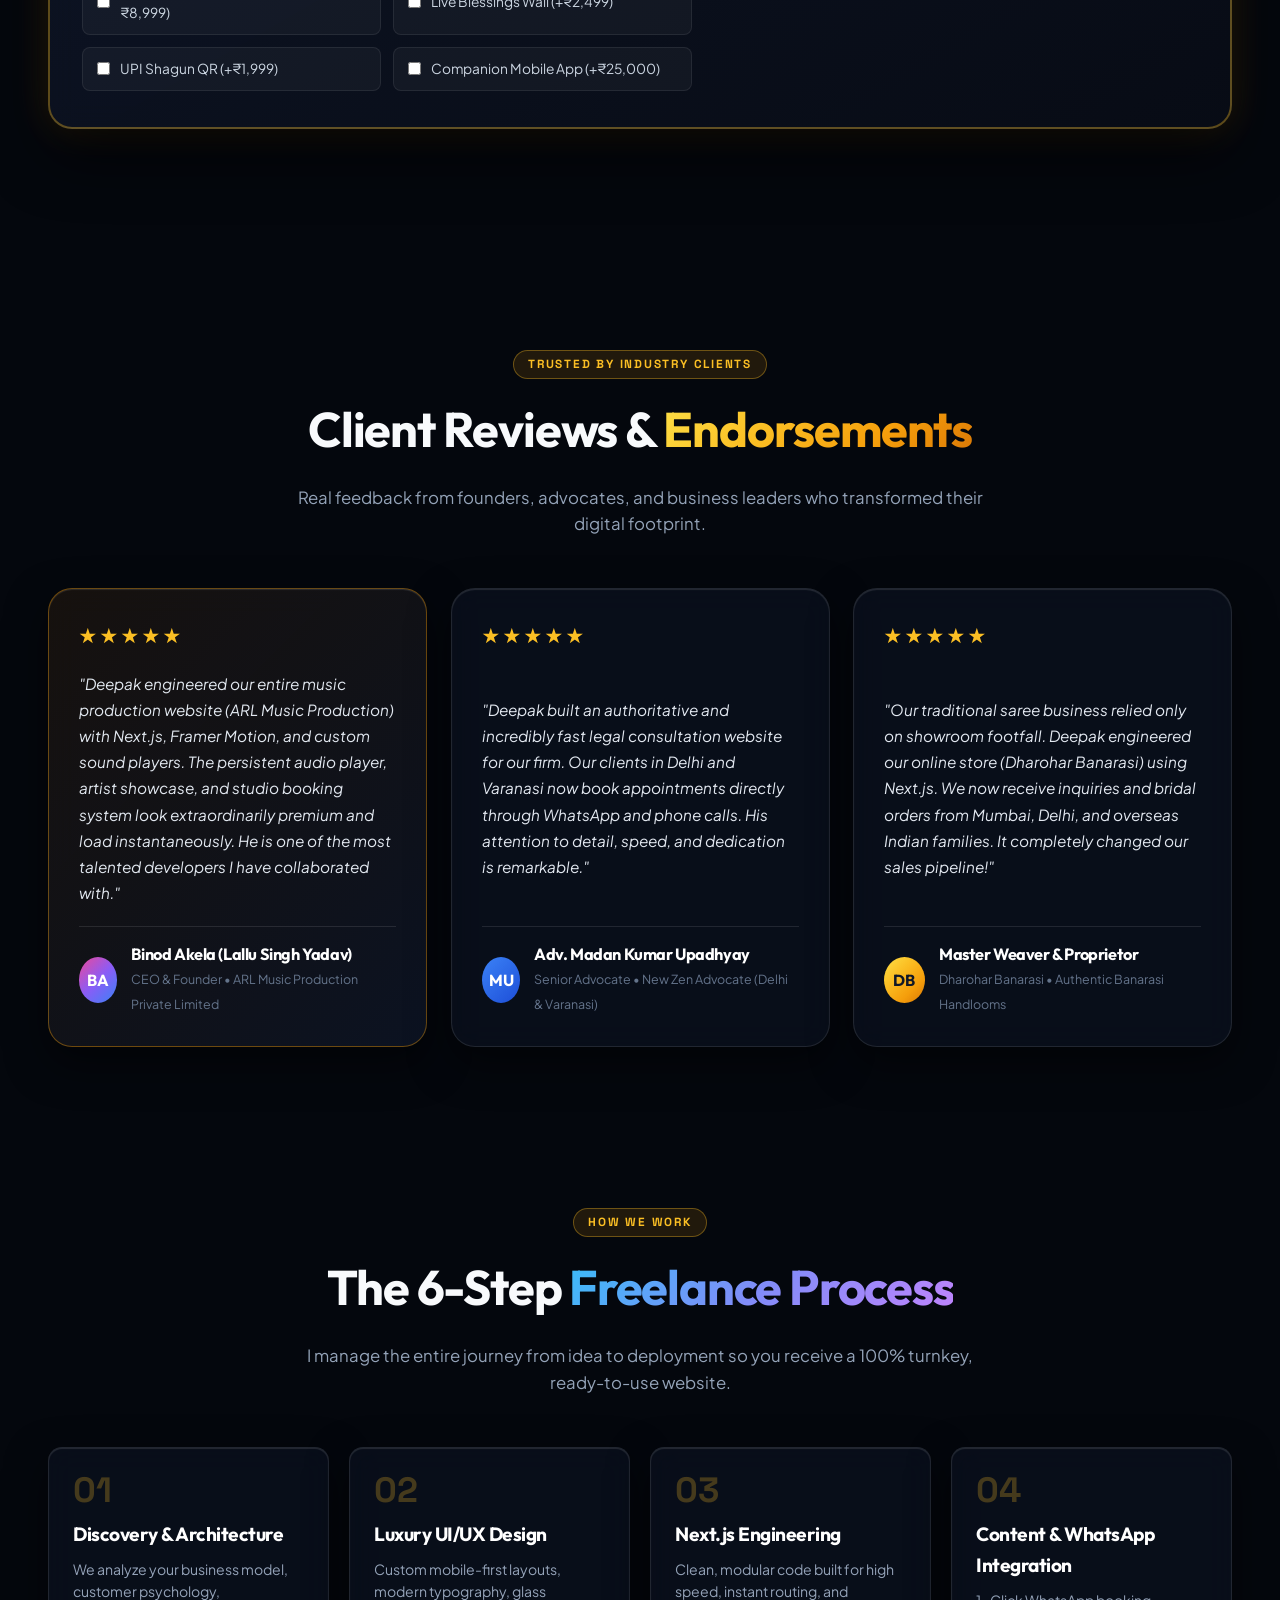
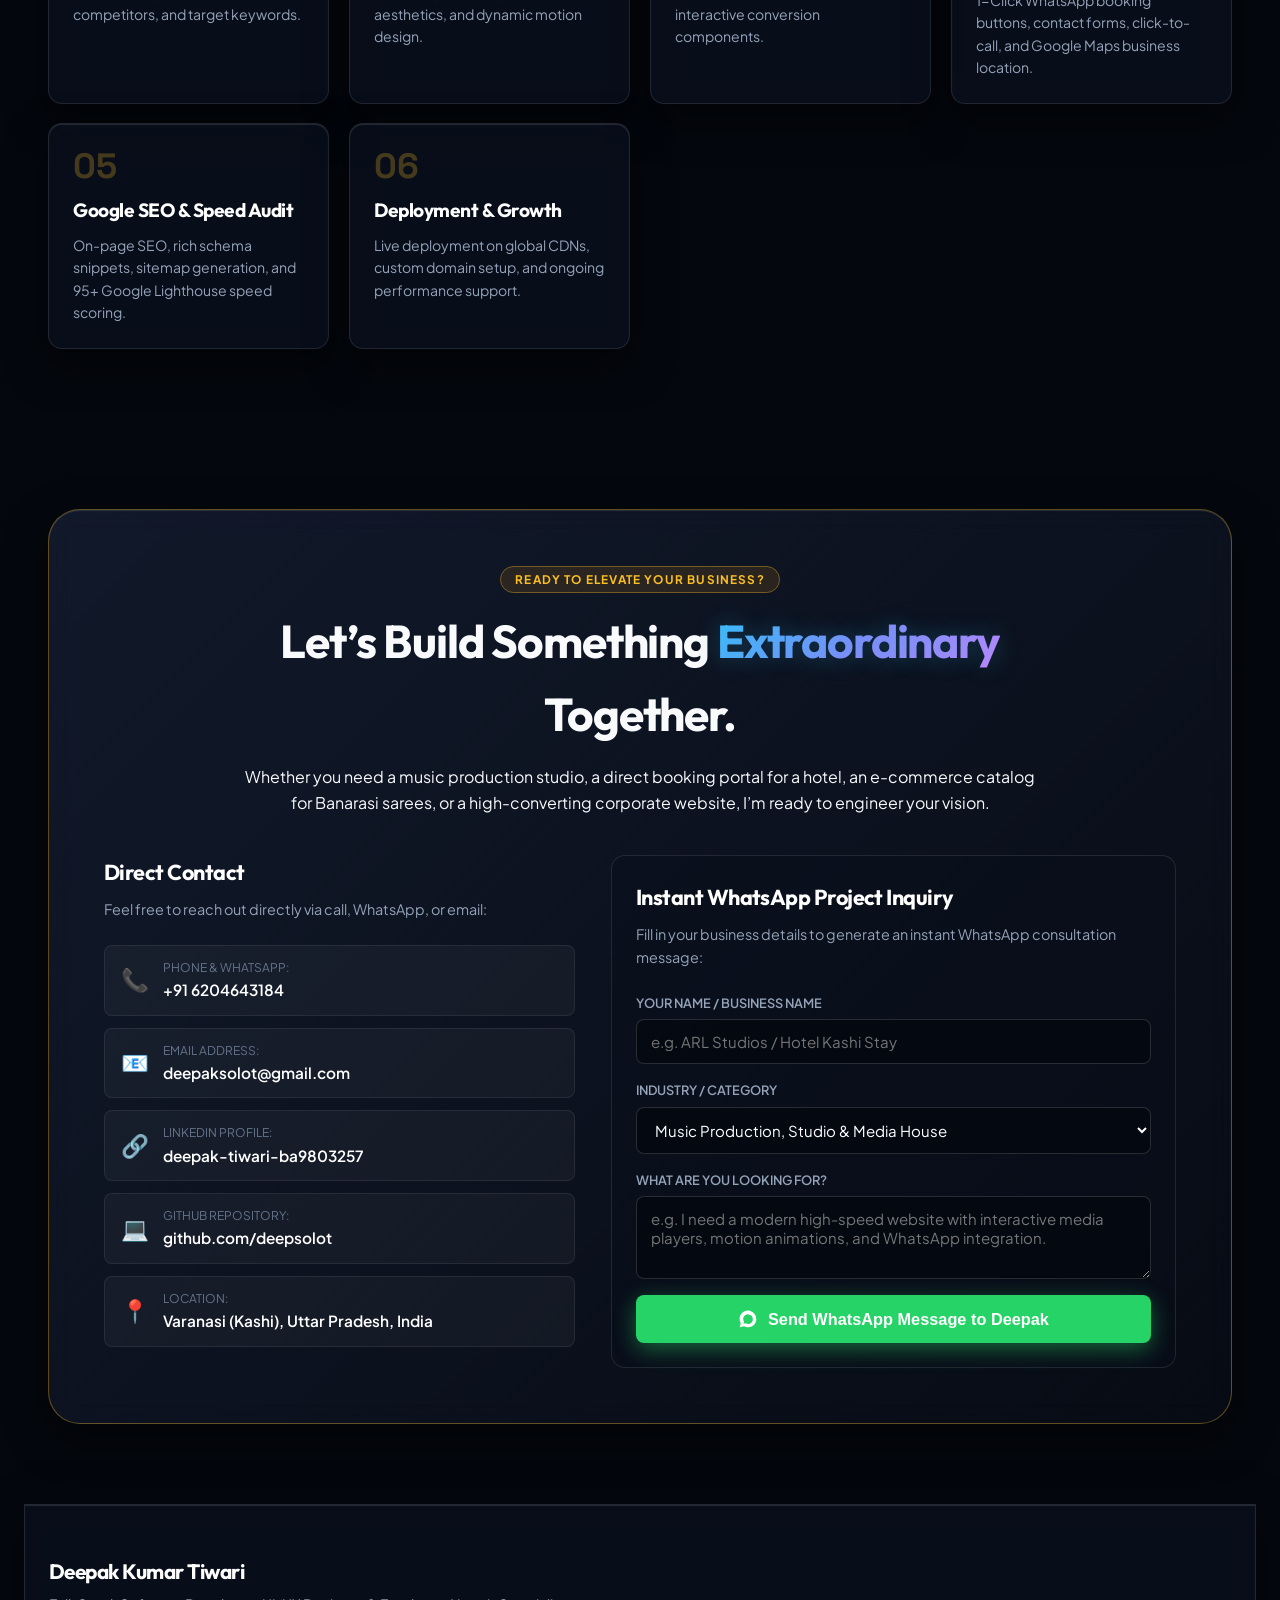
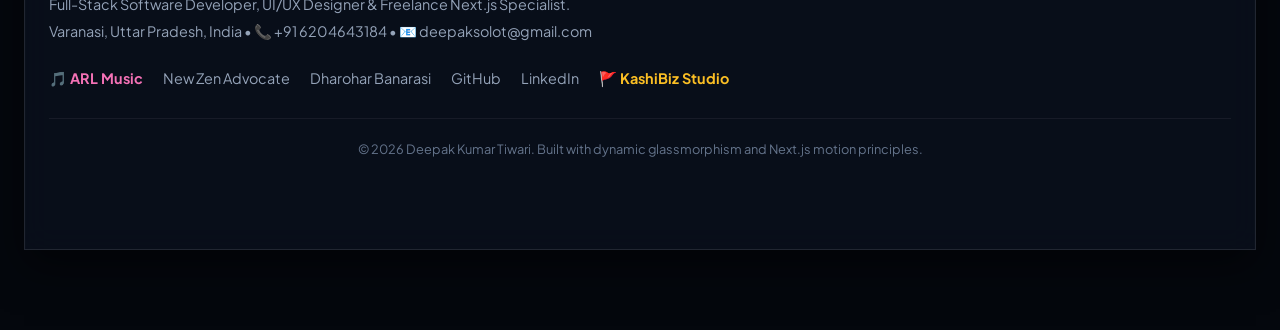
==== commit b361fa44: "fix: make AI chat assistant globally accessible, add cache buster v=20260927_04, optimize mobile vie" ====
--- a/portfolio_standalone.html
+++ b/portfolio_standalone.html
@@ -2667,10 +2667,13 @@
 
 @media (max-width: 768px) {
   .ai-chat-window {
-    bottom: 140px;
-    right: 16px;
-    width: calc(100vw - 32px);
-    height: 480px;
+    bottom: 80px;
+    left: 10px;
+    right: 10px;
+    width: auto;
+    max-width: none;
+    height: min(520px, 78vh);
+    max-height: calc(100vh - 90px);
   }
 }
 
@@ -2996,7 +2999,7 @@
       </nav>
 
       <div class="header-cta-group">
-        <button class="btn-glass-tool" id="nav-ai-btn" title="Chat with Deepak's AI Assistant" style="background: rgba(245, 158, 11, 0.15); border-color: rgba(251, 191, 36, 0.4); color: #fbbf24;">
+        <button class="btn-glass-tool" id="nav-ai-btn" type="button" onclick="window.toggleAIChat && window.toggleAIChat(event)" title="Chat with Deepak's AI Assistant" style="background: rgba(245, 158, 11, 0.15); border-color: rgba(251, 191, 36, 0.4); color: #fbbf24; cursor: pointer;">
           <span>✨</span>
           <span>AI Assist</span>
         </button>
@@ -4378,7 +4381,7 @@
         <span>Projects</span>
       </a>
 
-      <button class="dock-btn dock-btn-projects" id="dock-ai-btn" style="border-color: rgba(251, 191, 36, 0.4); color: #fbbf24;">
+      <button class="dock-btn dock-btn-projects" id="dock-ai-btn" type="button" onclick="window.toggleAIChat && window.toggleAIChat(event)" style="border-color: rgba(251, 191, 36, 0.4); color: #fbbf24; cursor: pointer;">
         <span>✨</span>
         <span>AI Assist</span>
       </button>
@@ -4415,7 +4418,7 @@
 
   <!-- Floating AI Assistant Launcher -->
   <div class="ai-launcher-wrap" id="ai-launcher-wrap">
-    <button class="ai-launcher-btn" id="ai-launcher-btn" aria-label="Open AI Assistant" title="Chat with Deepak's AI Assistant">
+    <button class="ai-launcher-btn" id="ai-launcher-btn" type="button" onclick="window.toggleAIChat && window.toggleAIChat(event)" aria-label="Open AI Assistant" title="Chat with Deepak's AI Assistant">
       <span class="ai-launcher-avatar">
         <img src="[data-uri]" alt="Deepak AI" class="ai-launcher-img">
         <span class="ai-online-pulse"></span>
@@ -4443,8 +4446,8 @@
         </div>
       </div>
       <div class="ai-chat-controls">
-        <button class="ai-chat-ctrl-btn" id="ai-chat-minimize" title="Minimize">─</button>
-        <button class="ai-chat-ctrl-btn" id="ai-chat-close" title="Close">✕</button>
+        <button class="ai-chat-ctrl-btn" id="ai-chat-minimize" type="button" onclick="window.closeAIChat && window.closeAIChat(event)" title="Minimize">─</button>
+        <button class="ai-chat-ctrl-btn" id="ai-chat-close" type="button" onclick="window.closeAIChat && window.closeAIChat(event)" title="Close">✕</button>
       </div>
     </div>
 
@@ -4471,27 +4474,27 @@
 
       <!-- Quick Suggestion Chips -->
       <div class="ai-chips-wrap" id="ai-chips-wrap">
-        <button class="ai-chip" data-prompt="What are the website packages and pricing?">💰 Pricing Menu</button>
-        <button class="ai-chip" data-prompt="Why do you charge ₹15k–₹45k? Explain the value.">💡 Why ₹15k–₹45k?</button>
-        <button class="ai-chip" data-prompt="Tell me about Wedding & Memory Portals with RSVP and Shagun QR">💍 Wedding Portals</button>
-        <button class="ai-chip" data-prompt="Can we negotiate the budget or have flexible milestone payments?">🤝 Budget Negotiation</button>
-        <button class="ai-chip" data-prompt="Why should I choose Next.js instead of WordPress?">⚡ Next.js vs WordPress</button>
-        <button class="ai-chip" data-prompt="How can I contact Deepak directly on WhatsApp?">📞 Contact Deepak</button>
+        <button type="button" class="ai-chip" onclick="window.askQuickPrompt && window.askQuickPrompt(this)" data-prompt="What are the website packages and pricing?">💰 Pricing Menu</button>
+        <button type="button" class="ai-chip" onclick="window.askQuickPrompt && window.askQuickPrompt(this)" data-prompt="Why do you charge ₹15k–₹45k? Explain the value.">💡 Why ₹15k–₹45k?</button>
+        <button type="button" class="ai-chip" onclick="window.askQuickPrompt && window.askQuickPrompt(this)" data-prompt="Tell me about Wedding & Memory Portals with RSVP and Shagun QR">💍 Wedding Portals</button>
+        <button type="button" class="ai-chip" onclick="window.askQuickPrompt && window.askQuickPrompt(this)" data-prompt="Can we negotiate the budget or have flexible milestone payments?">🤝 Budget Negotiation</button>
+        <button type="button" class="ai-chip" onclick="window.askQuickPrompt && window.askQuickPrompt(this)" data-prompt="Why should I choose Next.js instead of WordPress?">⚡ Next.js vs WordPress</button>
+        <button type="button" class="ai-chip" onclick="window.askQuickPrompt && window.askQuickPrompt(this)" data-prompt="How can I contact Deepak directly on WhatsApp?">📞 Contact Deepak</button>
+      </div>
+
+      <!-- Typing Indicator inside chat body -->
+      <div class="ai-typing-indicator" id="ai-typing" style="display: none;">
+        <span></span><span></span><span></span>
+        <span style="font-size: 0.75rem; color: #94a3b8; margin-left: 6px;">Deepak's AI is thinking...</span>
       </div>
     </div>
 
-    <!-- Typing Indicator -->
-    <div class="ai-typing-indicator" id="ai-typing" style="display: none;">
-      <span></span><span></span><span></span>
-      <span style="font-size: 0.75rem; color: #94a3b8; margin-left: 6px;">Deepak's AI is thinking...</span>
-    </div>
-
     <!-- Chat Input Footer -->
     <div class="ai-chat-footer">
-      <form class="ai-input-form" id="ai-chat-form">
-        <input type="text" id="ai-chat-input" class="ai-chat-input" placeholder="Ask about price, timeline, wedding portals..." autocomplete="off">
-        <button type="submit" class="ai-chat-send-btn" id="ai-chat-send" aria-label="Send">
-          <svg width="18" height="18" viewBox="0 0 24 24" fill="none" stroke="currentColor" stroke-width="2.2"><path d="M22 2L11 13M22 2l-7 20-4-9-9-4 20-7z"></path></svg>
+      <form class="ai-input-form" id="ai-chat-form" onsubmit="window.sendAIChatMessage && window.sendAIChatMessage(event)">
+        <input type="text" id="ai-chat-input" class="ai-chat-input" placeholder="Ask about price, timeline, wedding portals..." autocomplete="off" onkeydown="if(event.key==='Enter'){event.preventDefault();window.sendAIChatMessage && window.sendAIChatMessage(event);}">
+        <button type="submit" class="ai-chat-send-btn" id="ai-chat-send" onclick="window.sendAIChatMessage && window.sendAIChatMessage(event)" aria-label="Send">
+          <svg width="18" height="18" viewBox="0 0 24 24" fill="none" stroke="currentColor" stroke-width="2.2" style="pointer-events: none;"><path d="M22 2L11 13M22 2l-7 20-4-9-9-4 20-7z"></path></svg>
         </button>
       </form>
       <div class="ai-chat-footer-note">
@@ -4816,188 +4819,255 @@
 }
 
 // --------------------------------------------------------------------------
+// --------------------------------------------------------------------------
 // 6. Interactive AI Chat Assistant Engine & Hybrid Intelligence
 // --------------------------------------------------------------------------
+let globalChatOpen = false;
+
+window.openAIChat = function(e) {
+  if (e && e.preventDefault) e.preventDefault();
+  const chatWindow = document.getElementById('ai-chat-window');
+  const launcherWrap = document.getElementById('ai-launcher-wrap');
+  const chatBody = document.getElementById('ai-chat-body');
+  const chatInput = document.getElementById('ai-chat-input');
+
+  if (chatWindow) {
+    chatWindow.style.display = 'flex';
+    globalChatOpen = true;
+  }
+  if (launcherWrap) launcherWrap.style.display = 'none';
+  if (chatBody) chatBody.scrollTop = chatBody.scrollHeight;
+  if (chatInput) {
+    setTimeout(() => chatInput.focus(), 150);
+  }
+};
+
+window.closeAIChat = function(e) {
+  if (e && e.preventDefault) e.preventDefault();
+  const chatWindow = document.getElementById('ai-chat-window');
+  const launcherWrap = document.getElementById('ai-launcher-wrap');
+
+  if (chatWindow) {
+    chatWindow.style.display = 'none';
+    globalChatOpen = false;
+  }
+  if (launcherWrap) launcherWrap.style.display = 'block';
+};
+
+window.toggleAIChat = function(e) {
+  if (e && e.preventDefault) e.preventDefault();
+  const chatWindow = document.getElementById('ai-chat-window');
+  if (!chatWindow) return;
+  if (chatWindow.style.display === 'none' || !chatWindow.style.display || !globalChatOpen) {
+    window.openAIChat(e);
+  } else {
+    window.closeAIChat(e);
+  }
+};
+
+window.askQuickPrompt = function(elementOrPrompt) {
+  const prompt = typeof elementOrPrompt === 'string'
+    ? elementOrPrompt
+    : (elementOrPrompt.dataset.prompt || elementOrPrompt.textContent);
+  if (prompt) {
+    window.handleAIQuery(prompt);
+  }
+};
+
+window.sendAIChatMessage = function(e) {
+  if (e && e.preventDefault) e.preventDefault();
+  const chatInput = document.getElementById('ai-chat-input');
+  if (!chatInput) return;
+  const val = chatInput.value.trim();
+  if (!val) return;
+  chatInput.value = '';
+  window.handleAIQuery(val);
+};
+
+// Client-Side Fallback Knowledge Engine (guarantees 100% offline & fast resilience)
+window.getClientFallbackReply = function(query) {
+  const q = (query || '').toLowerCase();
+
+  if ((q.includes('why') && (q.includes('charge') || q.includes('cost') || q.includes('much') || q.includes('price') || q.includes('money'))) || q.includes('roi') || q.includes('expensive') || q.includes('value') || q.includes('justif') || q.includes('mehenga')) {
+    return {
+      reply: "💡 **Why Our Pricing (₹15k – ₹45k) Saves You Money:**\n\n• **3-Year Hosting & Domain Included:** Saves ₹12,000+ upfront vs cheap sites that charge yearly renewals.\n• **1 Year Free Support & AMC:** ₹18,000 agency value included.\n• **Next.js Sub-Second Speed (<0.8s):** 95+ Google PageSpeed, zero PHP malware.\n• **1–2 Client Deals Payback:** High-converting lead funnels recover your full cost.\n• **100% Code Ownership:** Full GitHub repository handoff.\n• **50/50 Milestone:** 50% advance, 50% only on final approval.",
+      suggestions: ["💰 View Packages", "🤝 Discuss Budget", "📞 Talk to Deepak"]
+    };
+  }
+
+  if (q.includes('negotiat') || q.includes('budget') || q.includes('discount') || q.includes('flexible') || q.includes('kam') || q.includes('bargain')) {
+    return {
+      reply: "🤝 **Friendly Negotiation & Budget Flexibility:**\n\nWe build relationships, not rigid invoices! Deepak is directly accessible:\n• 50% advance to start, 50% only after live staging review.\n• Scope can be adjusted to match your exact starting budget.\n• Call or WhatsApp Deepak directly (+91 6204643184) for a friendly chat.",
+      suggestions: ["💬 WhatsApp Deepak", "💰 View Pricing", "⚡ Why Next.js?"]
+    };
+  }
+
+  if (q.includes('wedding') || q.includes('shaadi') || q.includes('birthday') || q.includes('memory') || q.includes('celebrat') || q.includes('shagun') || q.includes('rsvp')) {
+    return {
+      reply: "💍 **Royal Wedding & Memory Celebration Portals:**\n\n• **WhatsApp RSVP:** Headcount & dietary preferences.\n• **Multi-Event GPS Navigation:** Google Maps directions to Haldi, Sangeet & Shaadi.\n• **Pre-Wedding Reels:** HD photo gallery & drone film embeds.\n• **UPI Shagun QR:** Direct digital gifts to bride/groom.\n• **Live Blessings Wall:** Friends worldwide post photos & wishes.\n\n**Pricing:** Birthday/Tribute ₹8,999 | Royal Wedding ₹14,999 – ₹18,999.",
+      suggestions: ["💍 Book Royal Wedding Portal", "🎂 Book Birthday Portal", "📞 Talk to Deepak"]
+    };
+  }
+
+  if (q.includes('price') || q.includes('pricing') || q.includes('rate') || q.includes('package') || q.includes('how much') || q.includes('cost') || q.includes('charge')) {
+    return {
+      reply: "💎 **Web & Software Pricing Packages:**\n\n1. **Starter Business:** ₹ 14,999 (3–5 Days)\n2. **Growth & Lead Engine ⭐:** ₹ 21,000 – ₹ 24,999 (3 Years Hosting + 1 Year AMC)\n3. **Enterprise & E-Commerce:** ₹ 34,999 – ₹ 45,000\n4. **Royal Wedding Portal:** ₹ 14,999 – ₹ 18,999\n5. **Native Mobile App:** ₹ 25,000 – ₹ 55,000\n\nAll packages include 50/50 milestone payment and source code ownership!",
+      suggestions: ["💡 Why ₹15k–₹45k?", "🤝 Budget Negotiation", "🧮 Calculator"]
+    };
+  }
+
+  if (q.includes('contact') || q.includes('phone') || q.includes('whatsapp') || q.includes('hire') || q.includes('call') || q.includes('email') || q.includes('address')) {
+    return {
+      reply: "📞 **Contact Deepak Kumar Tiwari Directly:**\n\n• **WhatsApp & Phone:** [+91 6204643184](https://wa.me/916204643184)\n• **Email:** [deepaksolot@gmail.com](mailto:deepaksolot@gmail.com)\n• **Location:** Varanasi (Kashi), UP, India\n\nDrop a quick WhatsApp message to get an instant reply!",
+      suggestions: ["💬 Open WhatsApp Chat", "💰 View Pricing Menu", "💼 View Projects"]
+    };
+  }
+
+  return {
+    reply: "Namaste! 🙏 I am **Deepak's AI Concierge**.\n\nI can help you with pricing, our 3-year hosting inclusions, 50/50 milestone payments, royal wedding portals, or connecting directly with Deepak on WhatsApp (+91 6204643184). What would you like to know?",
+    suggestions: ["💰 Pricing Packages", "💡 Why ₹15k–₹45k?", "💍 Wedding Portals", "🤝 Budget Negotiation"]
+  };
+};
+
+window.appendAIChatMessage = function(sender, text, suggestions = []) {
+  const chatBody = document.getElementById('ai-chat-body');
+  if (!chatBody) return;
+
+  const msgDiv = document.createElement('div');
+  msgDiv.className = `ai-msg ai-msg-${sender}`;
+
+  let formatted = (text || '')
+    .replace(/\*\*(.*?)\*\*/g, '<strong>$1</strong>')
+    .replace(/\[(.*?)\]\((.*?)\)/g, '<a href="$2" target="_blank" rel="noopener">$1</a>')
+    .replace(/\n• /g, '<br>• ')
+    .replace(/\n\n/g, '<br><br>')
+    .replace(/\n/g, '<br>');
+
+  const bubble = document.createElement('div');
+  bubble.className = 'ai-msg-bubble';
+  bubble.innerHTML = formatted;
+  msgDiv.appendChild(bubble);
+
+  const timeSpan = document.createElement('span');
+  timeSpan.className = 'ai-msg-time';
+  const now = new Date();
+  timeSpan.textContent = now.toLocaleTimeString([], { hour: '2-digit', minute: '2-digit' });
+  msgDiv.appendChild(timeSpan);
+
+  // Move typing indicator back to end if it's there
+  const typing = document.getElementById('ai-typing');
+  if (typing && typing.parentNode === chatBody) {
+    chatBody.insertBefore(msgDiv, typing);
+  } else {
+    chatBody.appendChild(msgDiv);
+  }
+
+  // If bot provided suggestions, render them
+  if (sender === 'bot' && suggestions && suggestions.length > 0) {
+    const chipsDiv = document.createElement('div');
+    chipsDiv.className = 'ai-chips-wrap';
+    suggestions.forEach((s) => {
+      const btn = document.createElement('button');
+      btn.type = 'button';
+      btn.className = 'ai-chip';
+      btn.dataset.prompt = s;
+      btn.textContent = s;
+      btn.onclick = function() { window.askQuickPrompt(this); };
+      chipsDiv.appendChild(btn);
+    });
+    chatBody.appendChild(chipsDiv);
+  }
+
+  chatBody.scrollTop = chatBody.scrollHeight;
+};
+
+window.handleAIQuery = function(query) {
+  if (!query || !query.trim()) return;
+  const cleanQuery = query.trim();
+
+  // Make sure chat window is visible
+  window.openAIChat();
+
+  // Append user message immediately
+  window.appendAIChatMessage('user', cleanQuery);
+
+  const chatBody = document.getElementById('ai-chat-body');
+  const typing = document.getElementById('ai-typing');
+  if (typing && chatBody) {
+    chatBody.appendChild(typing);
+    typing.style.display = 'flex';
+    chatBody.scrollTop = chatBody.scrollHeight;
+  }
+
+  let answered = false;
+
+  // Timeout controller for 3.5 seconds
+  const controller = new AbortController();
+  const timer = setTimeout(() => {
+    if (!answered) {
+      answered = true;
+      controller.abort();
+      if (typing) typing.style.display = 'none';
+      const fallback = window.getClientFallbackReply(cleanQuery);
+      window.appendAIChatMessage('bot', fallback.reply, fallback.suggestions);
+    }
+  }, 3500);
+
+  fetch('/api/ai-chat', {
+    method: 'POST',
+    headers: { 'Content-Type': 'application/json' },
+    body: JSON.stringify({ message: cleanQuery }),
+    signal: controller.signal
+  })
+    .then((res) => {
+      if (!res.ok) throw new Error('Status: ' + res.status);
+      return res.json();
+    })
+    .then((data) => {
+      if (!answered) {
+        answered = true;
+        clearTimeout(timer);
+        if (typing) typing.style.display = 'none';
+        window.appendAIChatMessage('bot', data.reply || 'Namaste! How can I assist you further?', data.suggestions || []);
+      }
+    })
+    .catch((_err) => {
+      if (!answered) {
+        answered = true;
+        clearTimeout(timer);
+        if (typing) typing.style.display = 'none';
+        const fallback = window.getClientFallbackReply(cleanQuery);
+        window.appendAIChatMessage('bot', fallback.reply, fallback.suggestions);
+      }
+    });
+};
+
 function initAIChatAssistant() {
   const launcherBtn = document.getElementById('ai-launcher-btn');
-  const launcherWrap = document.getElementById('ai-launcher-wrap');
   const navAiBtn = document.getElementById('nav-ai-btn');
   const dockAiBtn = document.getElementById('dock-ai-btn');
-  const chatWindow = document.getElementById('ai-chat-window');
   const chatClose = document.getElementById('ai-chat-close');
   const chatMinimize = document.getElementById('ai-chat-minimize');
   const chatForm = document.getElementById('ai-chat-form');
-  const chatInput = document.getElementById('ai-chat-input');
-  const chatBody = document.getElementById('ai-chat-body');
-  const typingIndicator = document.getElementById('ai-typing');
-
-  if (!chatWindow) return;
-
-  function openAIChat() {
-    chatWindow.style.display = 'flex';
-    if (launcherWrap) launcherWrap.style.display = 'none';
-    chatBody.scrollTop = chatBody.scrollHeight;
-    if (chatInput) {
-      setTimeout(() => chatInput.focus(), 200);
-    }
+
+  if (launcherBtn) launcherBtn.addEventListener('click', window.toggleAIChat);
+  if (navAiBtn) navAiBtn.addEventListener('click', window.openAIChat);
+  if (dockAiBtn) dockAiBtn.addEventListener('click', window.openAIChat);
+  if (chatClose) chatClose.addEventListener('click', window.closeAIChat);
+  if (chatMinimize) chatMinimize.addEventListener('click', window.closeAIChat);
+
+  // Bind existing chips
+  document.querySelectorAll('.ai-chip').forEach((chip) => {
+    chip.addEventListener('click', function() {
+      window.askQuickPrompt(this);
+    });
+  });
+
+  if (chatForm) {
+    chatForm.addEventListener('submit', window.sendAIChatMessage);
   }
-
-  function closeAIChat() {
-    chatWindow.style.display = 'none';
-    if (launcherWrap) launcherWrap.style.display = 'block';
-  }
-
-  if (launcherBtn) launcherBtn.addEventListener('click', openAIChat);
-  if (navAiBtn) navAiBtn.addEventListener('click', openAIChat);
-  if (dockAiBtn) dockAiBtn.addEventListener('click', openAIChat);
-  if (chatClose) chatClose.addEventListener('click', closeAIChat);
-  if (chatMinimize) chatMinimize.addEventListener('click', closeAIChat);
-
-  // Bind clicks on chip suggestions
-  document.addEventListener('click', (e) => {
-    const chip = e.target.closest('.ai-chip');
-    if (chip) {
-      const prompt = chip.dataset.prompt || chip.textContent;
-      handleUserQuery(prompt);
-    }
-  });
-
-  // Handle Form Submission
-  if (chatForm && chatInput) {
-    chatForm.addEventListener('submit', (e) => {
-      e.preventDefault();
-      const val = chatInput.value.trim();
-      if (!val) return;
-      handleUserQuery(val);
-      chatInput.value = '';
-    });
-  }
-
-  // Helper to format text with markdown bold, links, and line breaks
-  function formatMarkdown(text) {
-    if (!text) return '';
-    let formatted = text
-      .replace(/\*\*(.*?)\*\*/g, '<strong>$1</strong>')
-      .replace(/\[(.*?)\]\((.*?)\)/g, '<a href="$2" target="_blank" rel="noopener">$1</a>')
-      .replace(/\n• /g, '<br>• ')
-      .replace(/\n\n/g, '<br><br>')
-      .replace(/\n/g, '<br>');
-    return formatted;
-  }
-
-  // Append a message to the chat body
-  function appendMessage(sender, text, suggestions = []) {
-    const msgDiv = document.createElement('div');
-    msgDiv.className = `ai-msg ai-msg-${sender}`;
-
-    const bubble = document.createElement('div');
-    bubble.className = 'ai-msg-bubble';
-    bubble.innerHTML = formatMarkdown(text);
-    msgDiv.appendChild(bubble);
-
-    const timeSpan = document.createElement('span');
-    timeSpan.className = 'ai-msg-time';
-    const now = new Date();
-    timeSpan.textContent = now.toLocaleTimeString([], { hour: '2-digit', minute: '2-digit' });
-    msgDiv.appendChild(timeSpan);
-
-    chatBody.appendChild(msgDiv);
-
-    // If bot provided suggestions, render them
-    if (sender === 'bot' && suggestions && suggestions.length > 0) {
-      const chipsDiv = document.createElement('div');
-      chipsDiv.className = 'ai-chips-wrap';
-      suggestions.forEach((s) => {
-        const btn = document.createElement('button');
-        btn.className = 'ai-chip';
-        btn.dataset.prompt = s;
-        btn.textContent = s;
-        chipsDiv.appendChild(btn);
-      });
-      chatBody.appendChild(chipsDiv);
-    }
-
-    chatBody.scrollTop = chatBody.scrollHeight;
-  }
-
-  // Client-Side Fallback Knowledge Engine (guarantees offline/standalone resilience)
-  function getClientFallbackReply(query) {
-    const q = query.toLowerCase();
-
-    if ((q.includes('why') && (q.includes('charge') || q.includes('cost') || q.includes('much') || q.includes('price') || q.includes('money'))) || q.includes('roi') || q.includes('expensive') || q.includes('value') || q.includes('justif') || q.includes('mehenga')) {
-      return {
-        reply: "💡 **Why Our Pricing (₹15k – ₹45k) Saves You Money:**\n\n• **3-Year Hosting & Domain Included:** Saves ₹12,000+ upfront vs cheap sites that charge yearly renewals.\n• **1 Year Free Support & AMC:** ₹18,000 agency value included.\n• **Next.js Sub-Second Speed (<0.8s):** 95+ Google PageSpeed, zero PHP malware.\n• **1–2 Client Deals Payback:** High-converting lead funnels recover your full cost.\n• **100% Code Ownership:** Full GitHub repository handoff.\n• **50/50 Milestone:** 50% advance, 50% only on final approval.",
-        suggestions: ["💰 View Packages", "🤝 Discuss Budget", "📞 Talk to Deepak"]
-      };
-    }
-
-    if (q.includes('negotiat') || q.includes('budget') || q.includes('discount') || q.includes('flexible') || q.includes('kam')) {
-      return {
-        reply: "🤝 **Friendly Negotiation & Budget Flexibility:**\n\nWe build relationships, not rigid invoices! Deepak is directly accessible:\n• 50% advance to start, 50% only after live staging review.\n• Scope can be adjusted to match your exact starting budget.\n• Call or WhatsApp Deepak directly (+91 6204643184) for a friendly chat.",
-        suggestions: ["💬 WhatsApp Deepak", "💰 View Pricing", "⚡ Why Next.js?"]
-      };
-    }
-
-    if (q.includes('wedding') || q.includes('shaadi') || q.includes('birthday') || q.includes('memory') || q.includes('celebrat') || q.includes('shagun')) {
-      return {
-        reply: "💍 **Royal Wedding & Memory Celebration Portals:**\n\n• **WhatsApp RSVP:** Headcount & dietary preferences.\n• **Multi-Event GPS Navigation:** Google Maps directions to Haldi, Sangeet & Shaadi.\n• **Pre-Wedding Reels:** HD photo gallery & drone film embeds.\n• **UPI Shagun QR:** Direct digital gifts to bride/groom.\n• **Live Blessings Wall:** Friends worldwide post photos & wishes.\n\n**Pricing:** Birthday/Tribute ₹8,999 | Royal Wedding ₹14,999 – ₹18,999.",
-        suggestions: ["💍 Book Royal Wedding Portal", "🎂 Book Birthday Portal", "📞 Talk to Deepak"]
-      };
-    }
-
-    if (q.includes('price') || q.includes('pricing') || q.includes('rate') || q.includes('package') || q.includes('how much')) {
-      return {
-        reply: "💎 **Web & Software Pricing Packages:**\n\n1. **Starter Business:** ₹ 14,999 (3–5 Days)\n2. **Growth & Lead Engine ⭐:** ₹ 21,000 – ₹ 24,999 (3 Years Hosting + 1 Year AMC)\n3. **Enterprise & E-Commerce:** ₹ 34,999 – ₹ 45,000\n4. **Royal Wedding Portal:** ₹ 14,999 – ₹ 18,999\n5. **Native Mobile App:** ₹ 25,000 – ₹ 55,000\n\nAll packages include 50/50 milestone payment and source code ownership!",
-        suggestions: ["💡 Why ₹15k–₹45k?", "🤝 Budget Negotiation", "🧮 Calculator"]
-      };
-    }
-
-    if (q.includes('contact') || q.includes('phone') || q.includes('whatsapp') || q.includes('hire') || q.includes('call')) {
-      return {
-        reply: "📞 **Contact Deepak Kumar Tiwari Directly:**\n\n• **WhatsApp & Phone:** [+91 6204643184](https://wa.me/916204643184)\n• **Email:** [deepaksolot@gmail.com](mailto:deepaksolot@gmail.com)\n• **Location:** Varanasi (Kashi), UP, India\n\nDrop a quick WhatsApp message to get an instant reply!",
-        suggestions: ["💬 Open WhatsApp Chat", "💰 View Pricing Menu", "💼 View Projects"]
-      };
-    }
-
-    return {
-      reply: "Namaste! 🙏 I am **Deepak's AI Concierge**.\n\nI can help you with pricing, our 3-year hosting inclusions, 50/50 milestone payments, royal wedding portals, or connecting directly with Deepak on WhatsApp (+91 6204643184). What would you like to know?",
-      suggestions: ["💰 Pricing Packages", "💡 Why ₹15k–₹45k?", "💍 Wedding Portals", "🤝 Budget Negotiation"]
-    };
-  }
-
-  // Core Query Processing
-  function handleUserQuery(query) {
-    appendMessage('user', query);
-
-    if (typingIndicator) {
-      typingIndicator.style.display = 'flex';
-      chatBody.scrollTop = chatBody.scrollHeight;
-    }
-
-    // Attempt to fetch from server /api/ai-chat
-    fetch('/api/ai-chat', {
-      method: 'POST',
-      headers: { 'Content-Type': 'application/json' },
-      body: JSON.stringify({ message: query })
-    })
-      .then((res) => {
-        if (!res.ok) throw new Error('Network response not ok');
-        return res.json();
-      })
-      .then((data) => {
-        if (typingIndicator) typingIndicator.style.display = 'none';
-        appendMessage('bot', data.reply || 'Namaste! How can I assist you further?', data.suggestions || []);
-      })
-      .catch((_err) => {
-        // Fallback to client-side heuristic knowledge engine
-        setTimeout(() => {
-          if (typingIndicator) typingIndicator.style.display = 'none';
-          const fallback = getClientFallbackReply(query);
-          appendMessage('bot', fallback.reply, fallback.suggestions);
-        }, 350);
-      });
-  }
-}
+}
+
 
 
 </script>
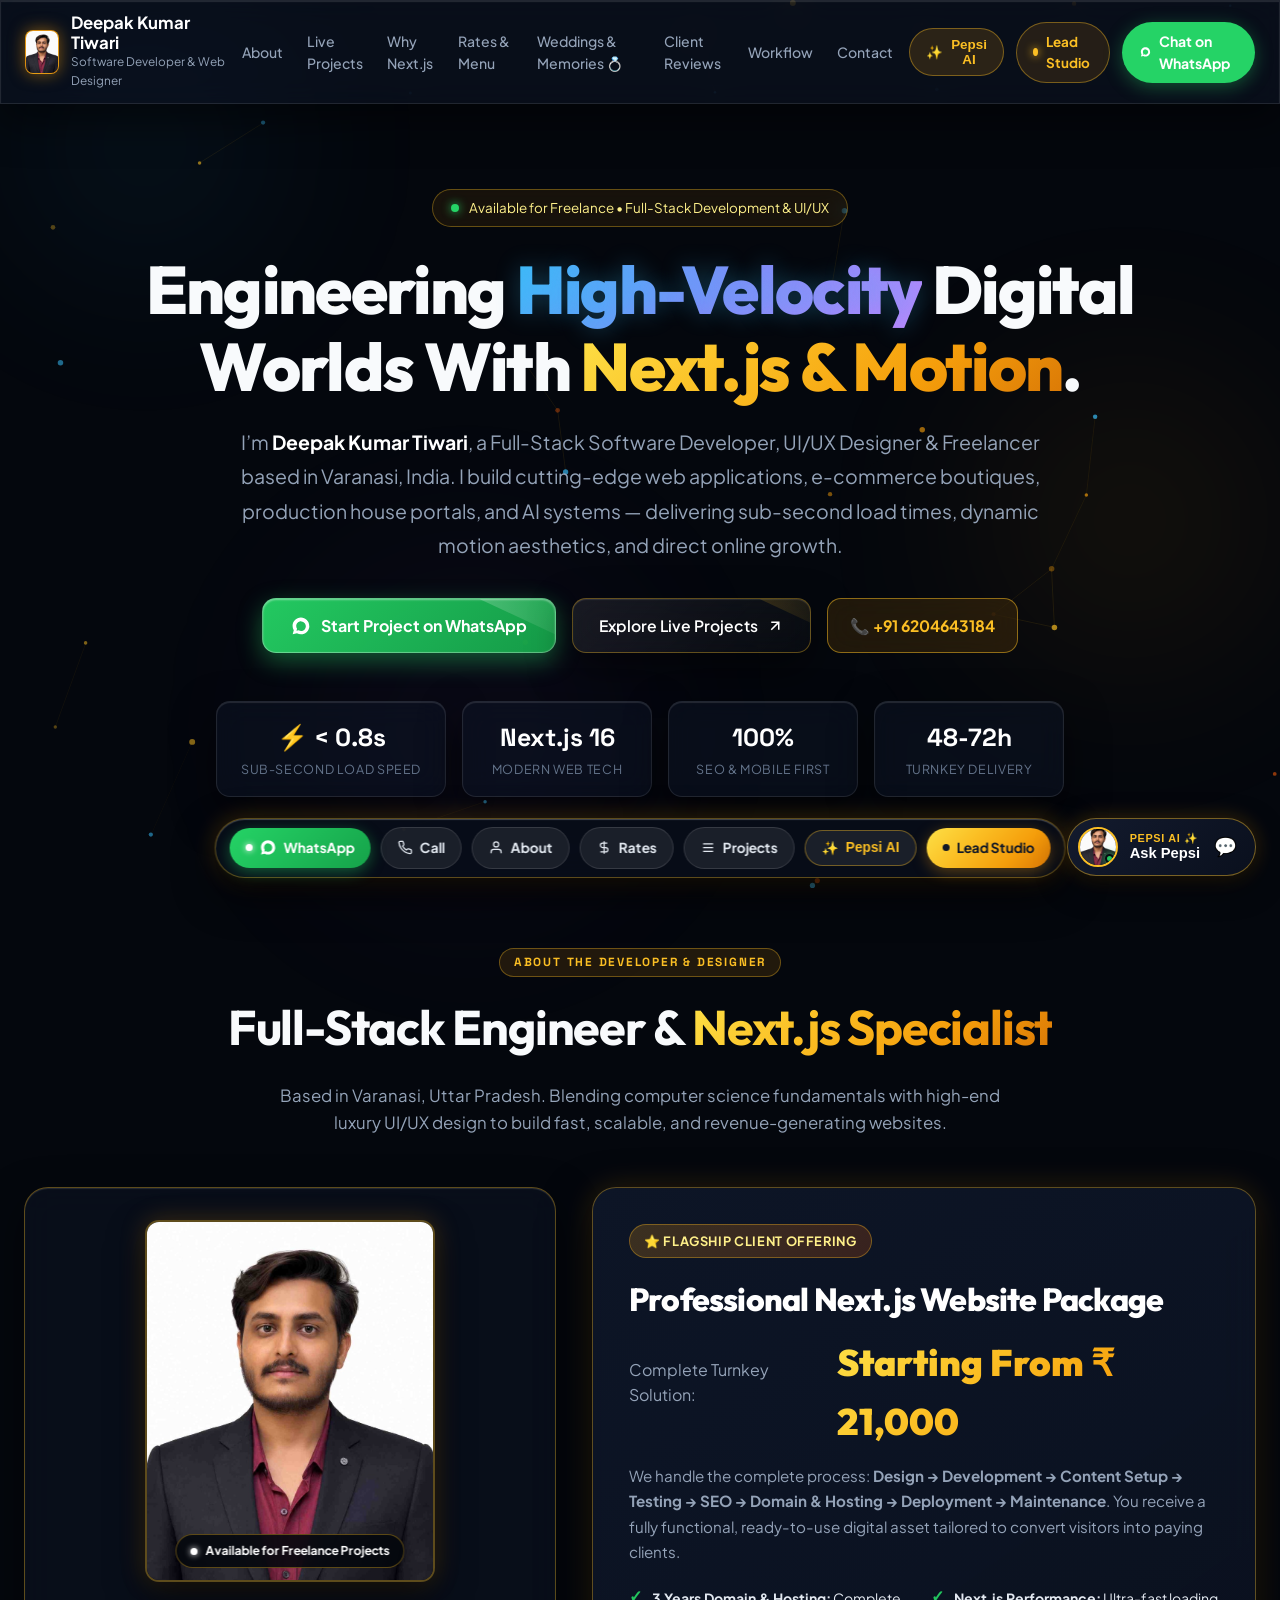
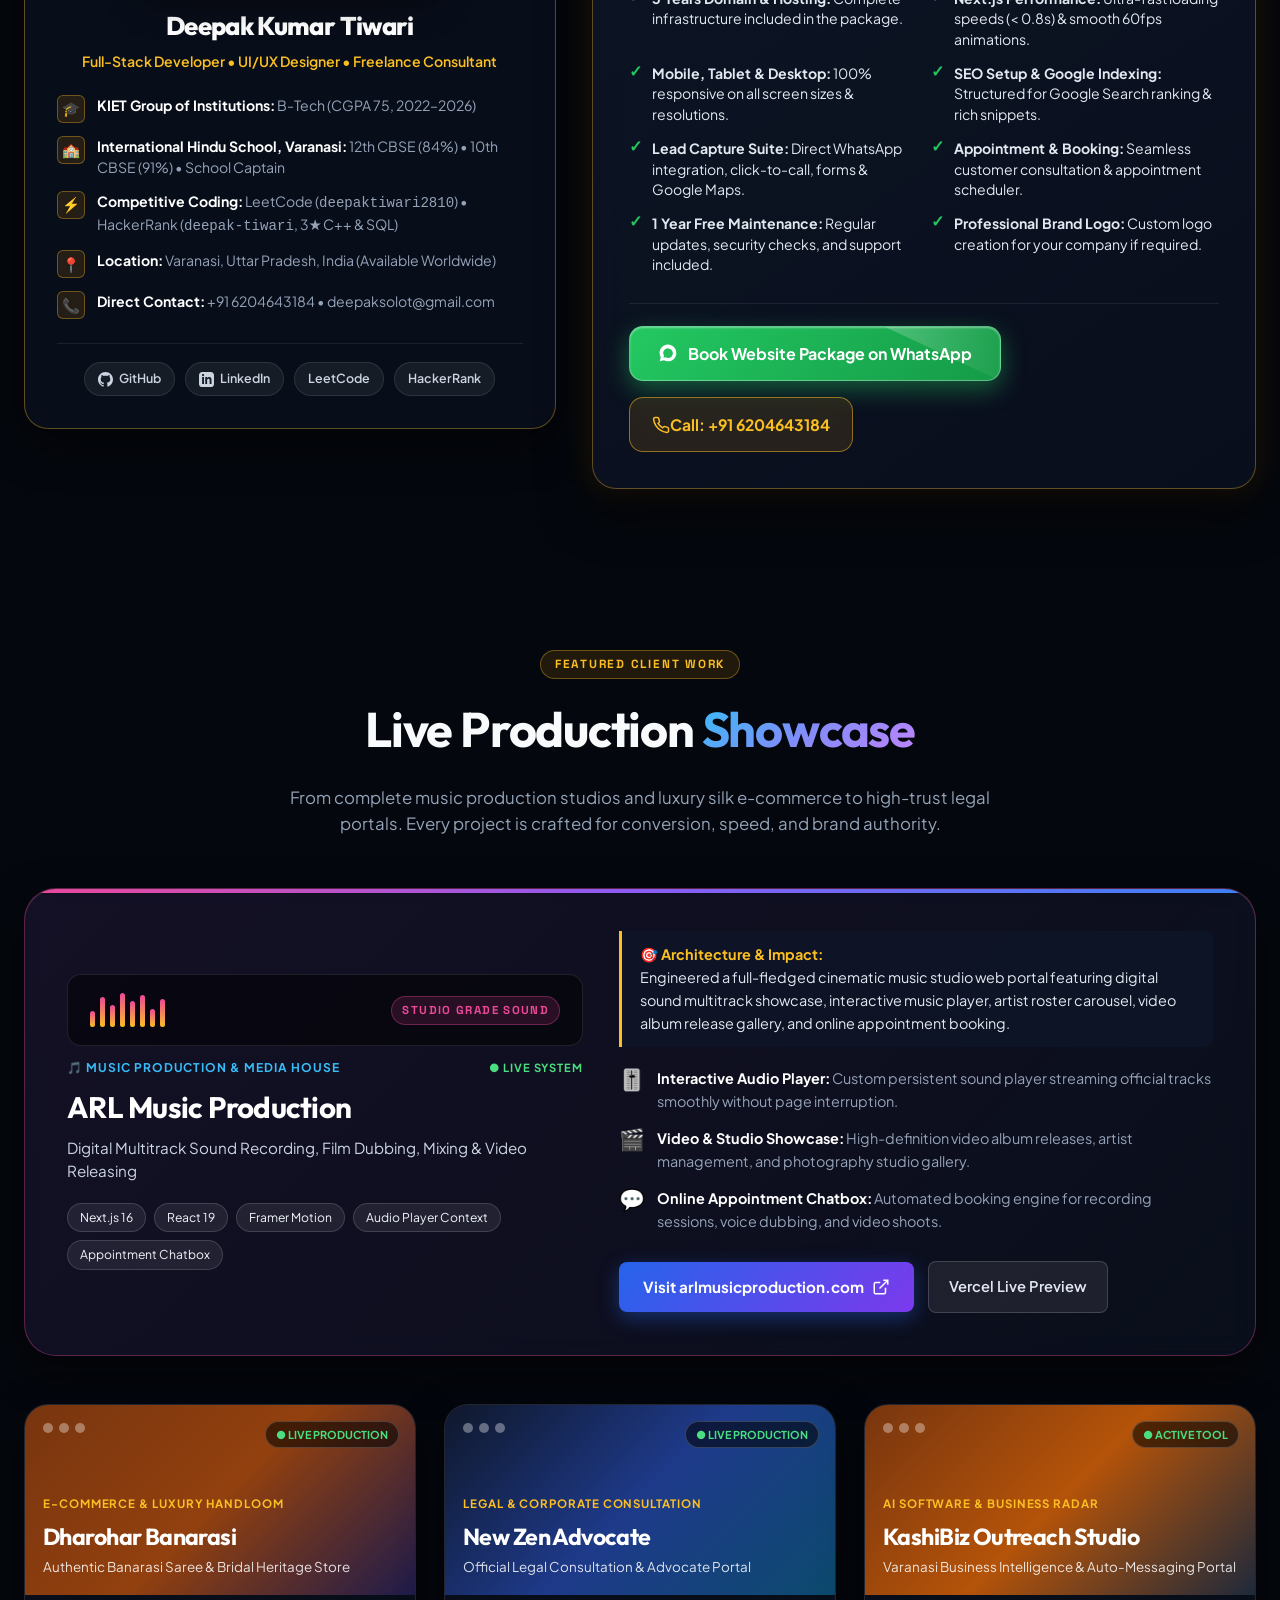
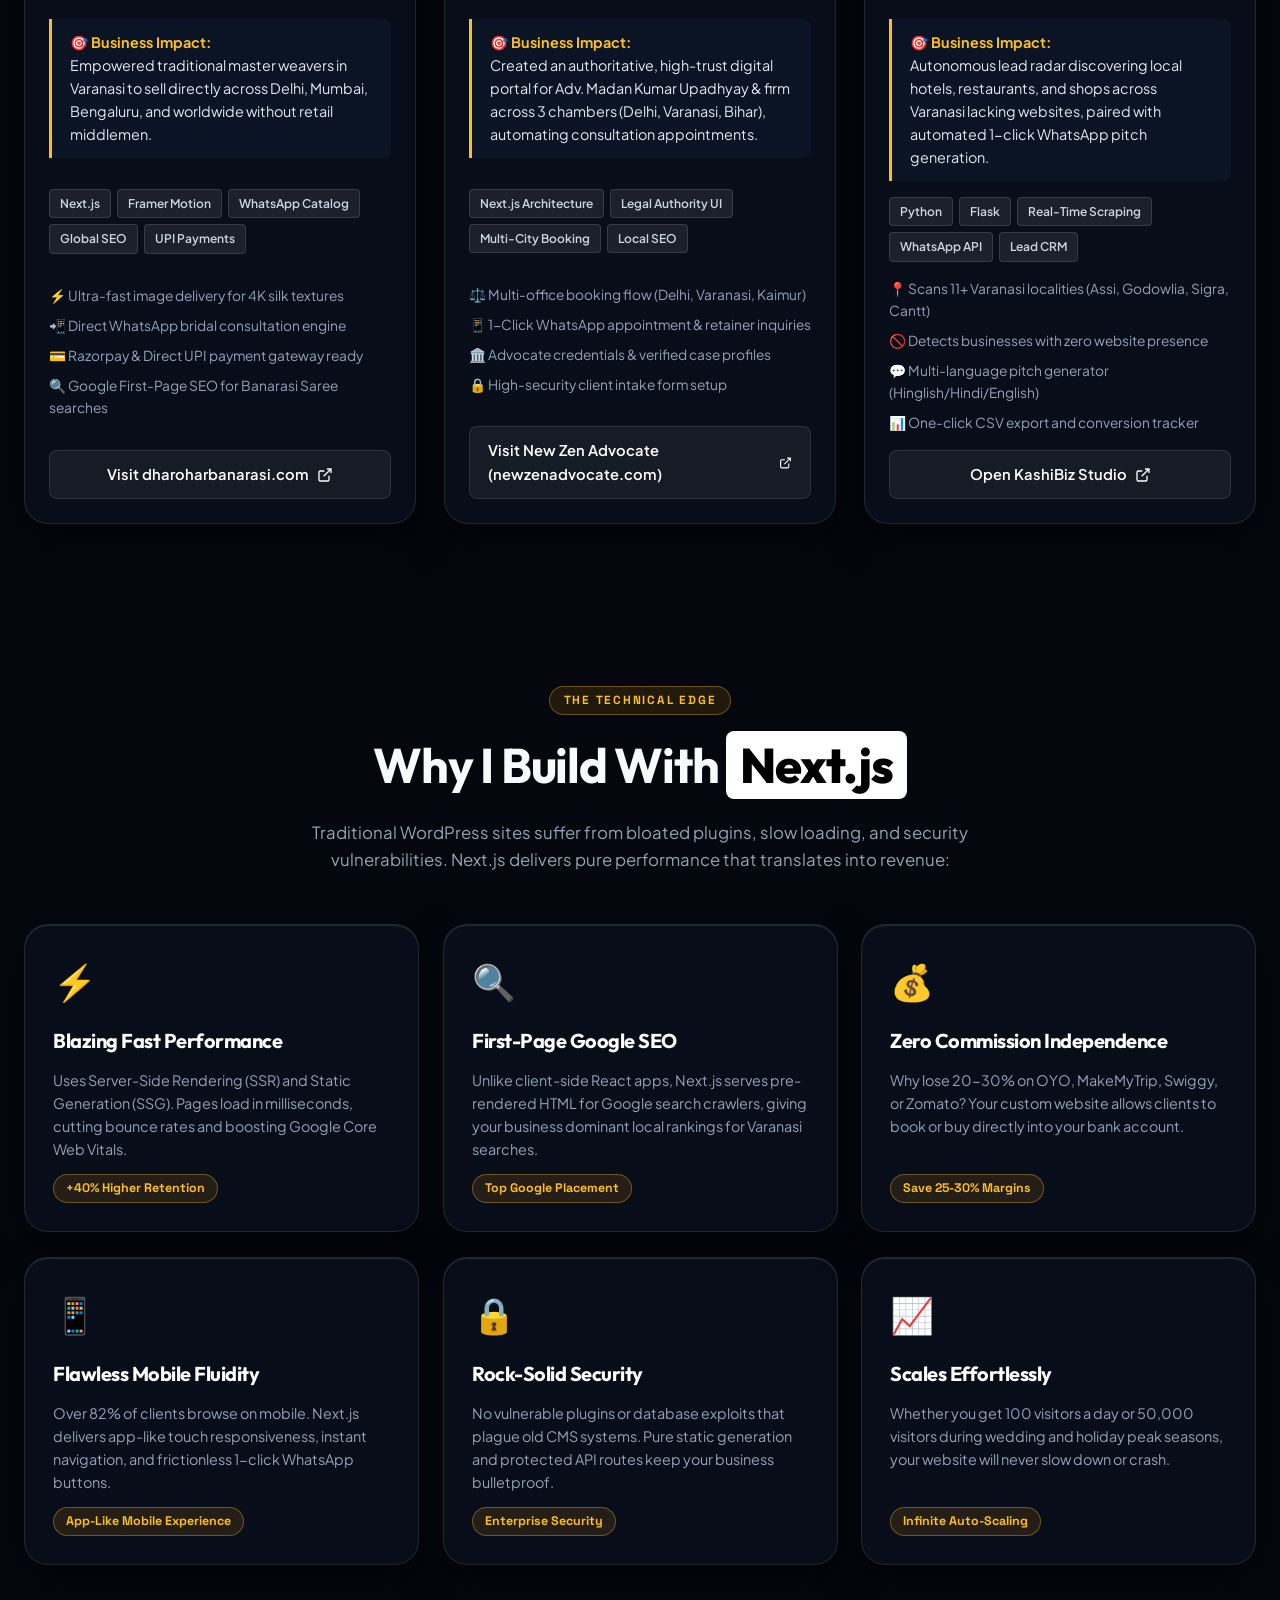
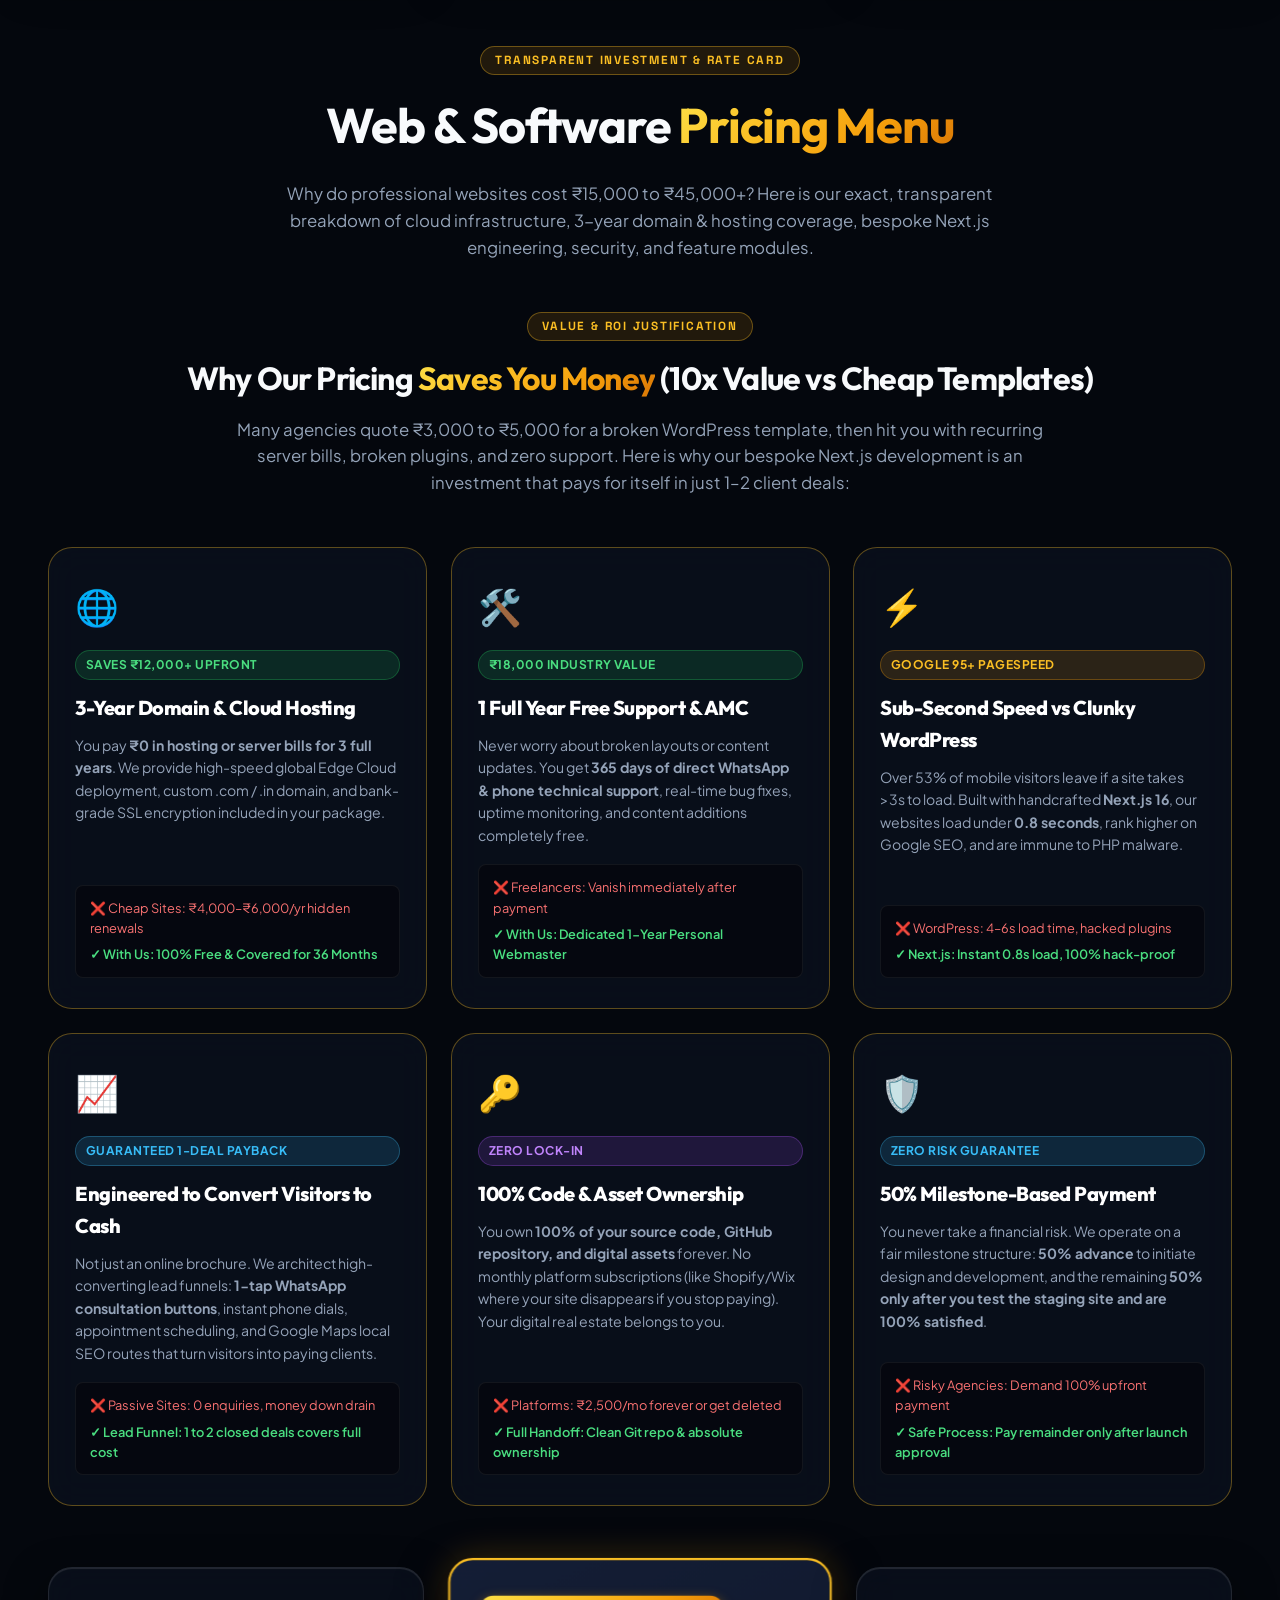
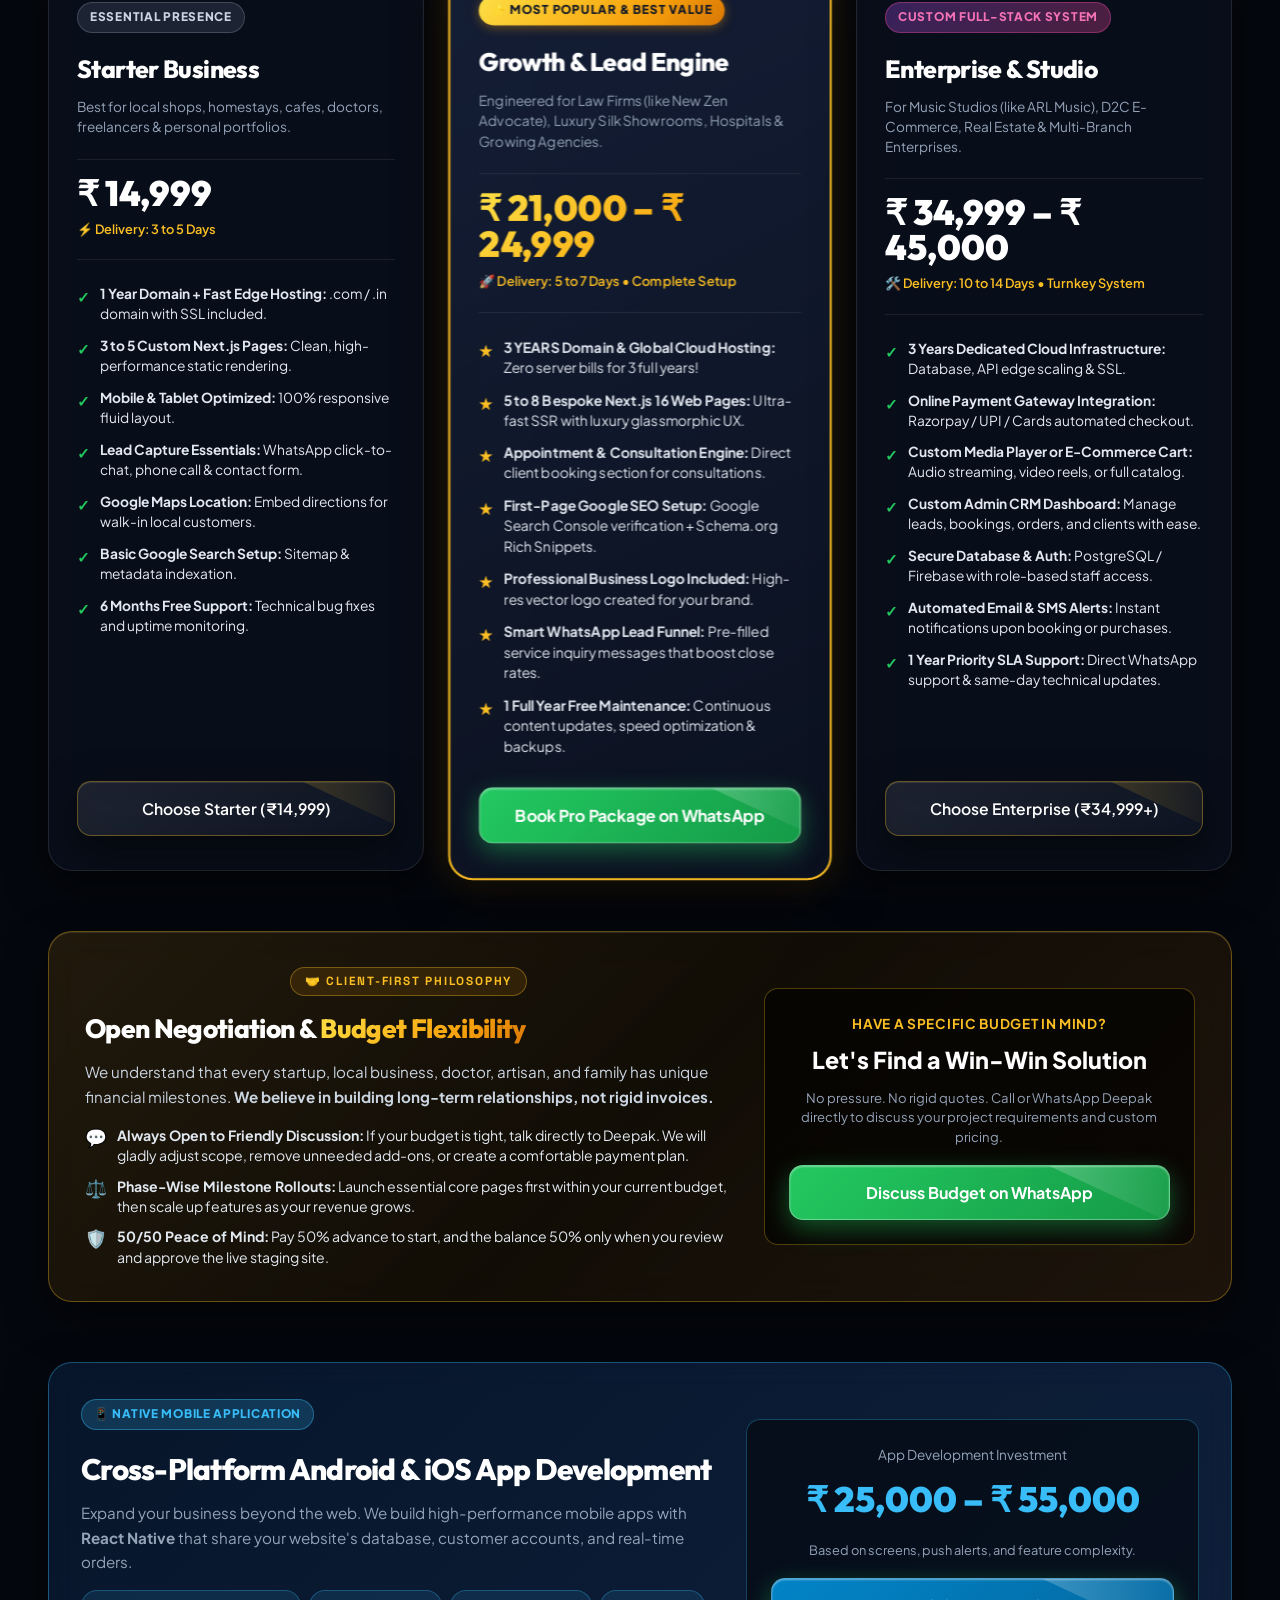
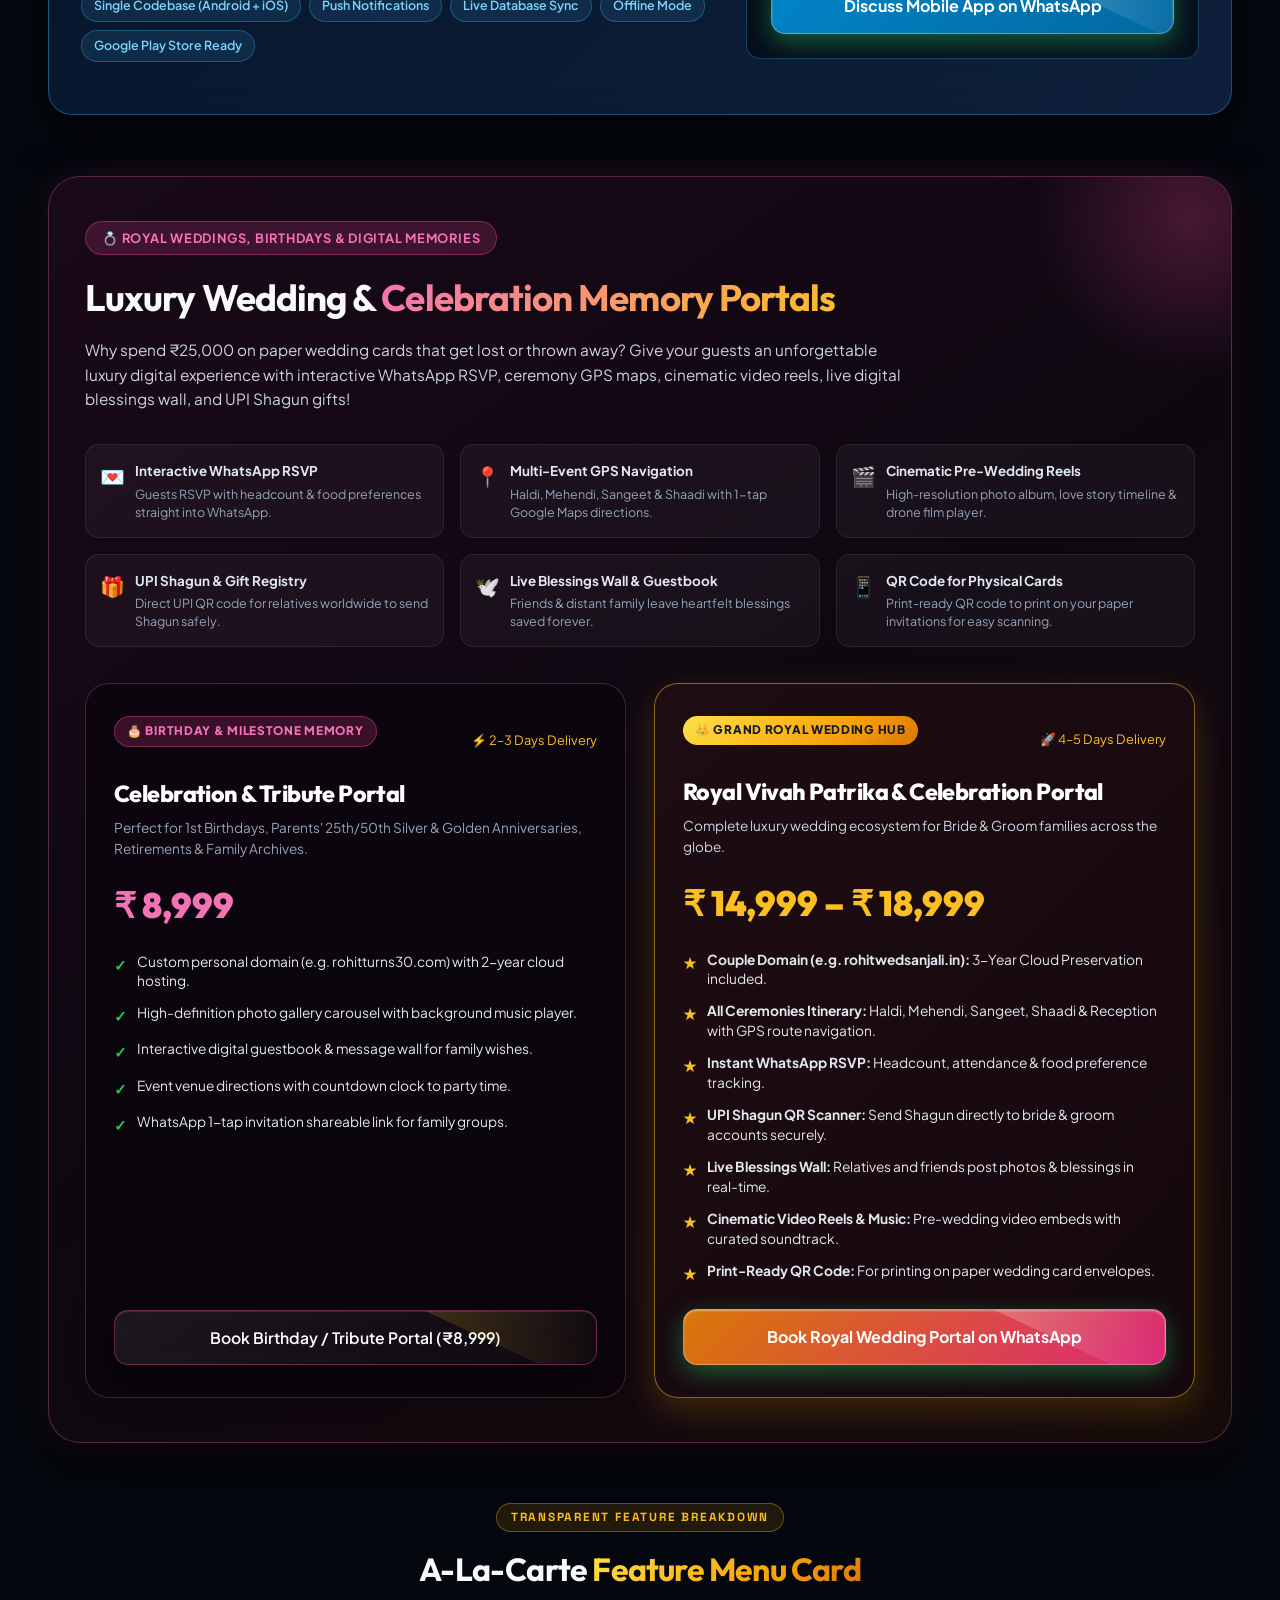
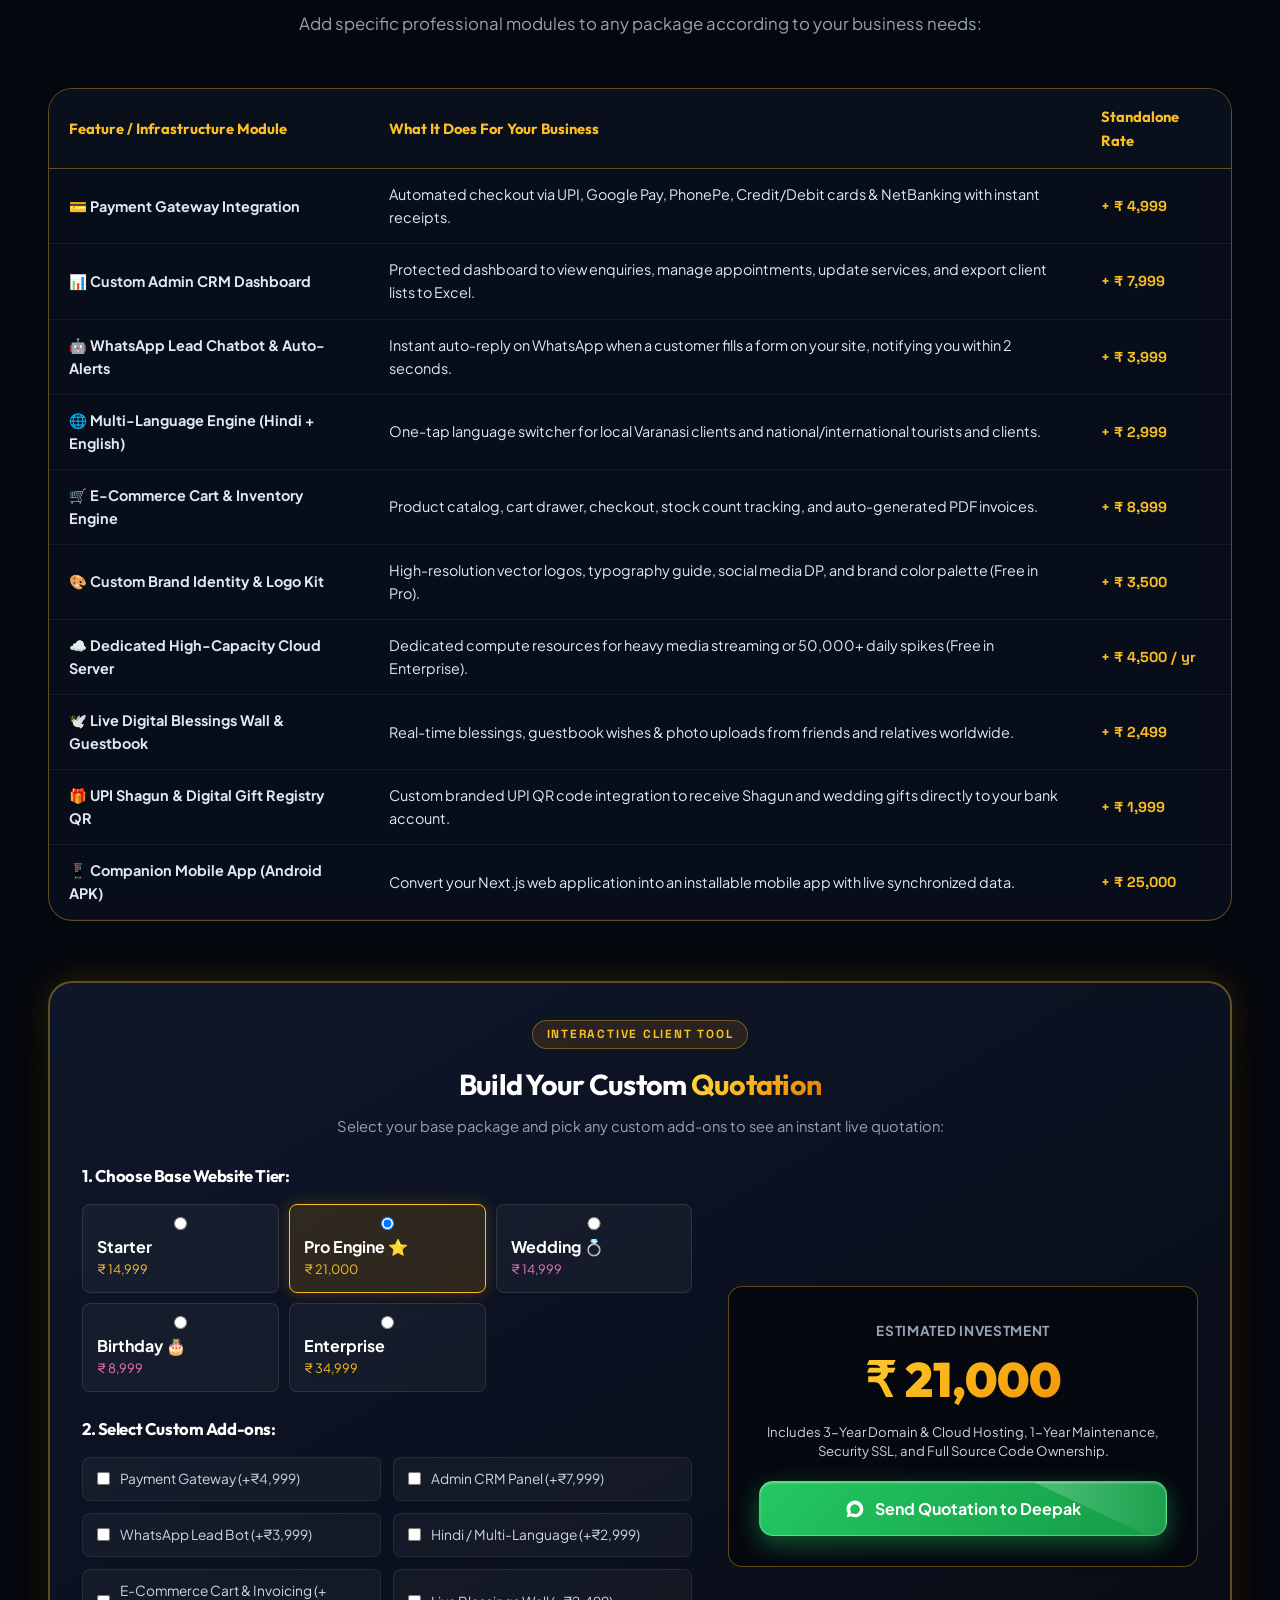
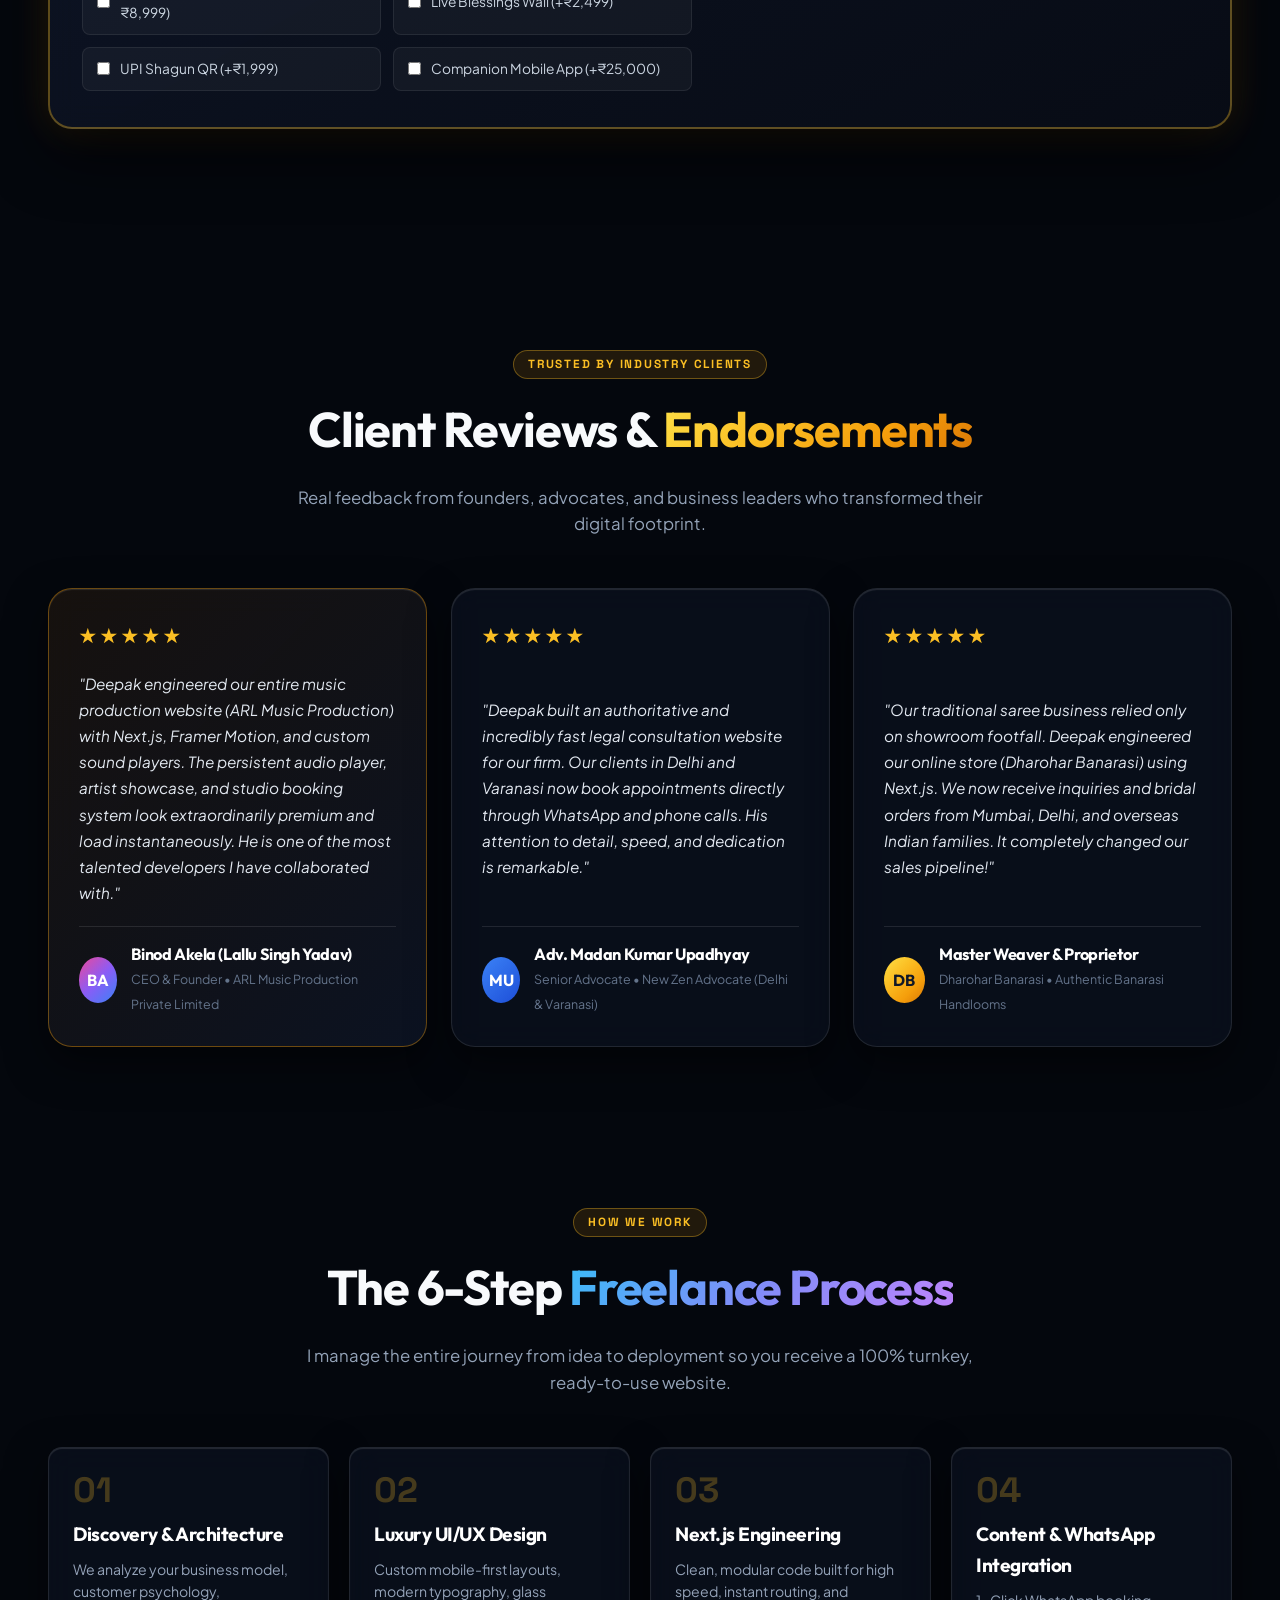
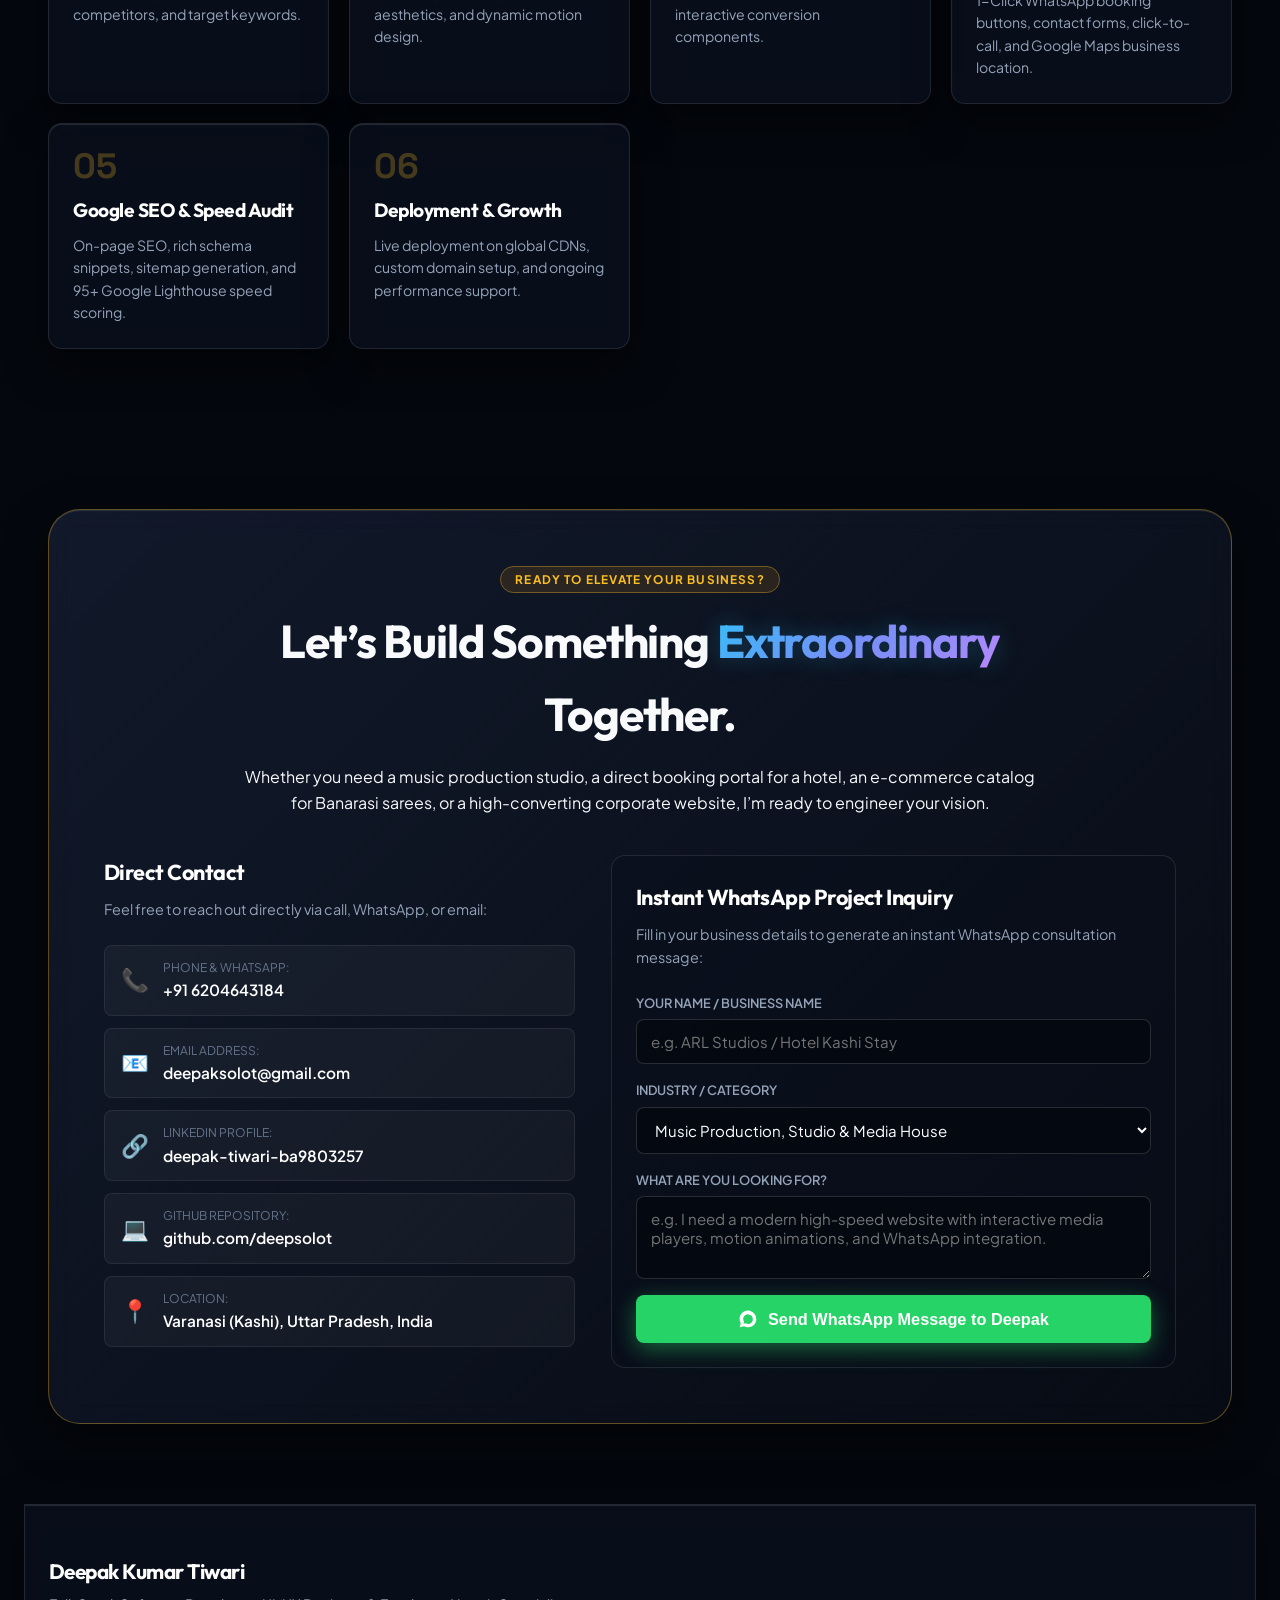
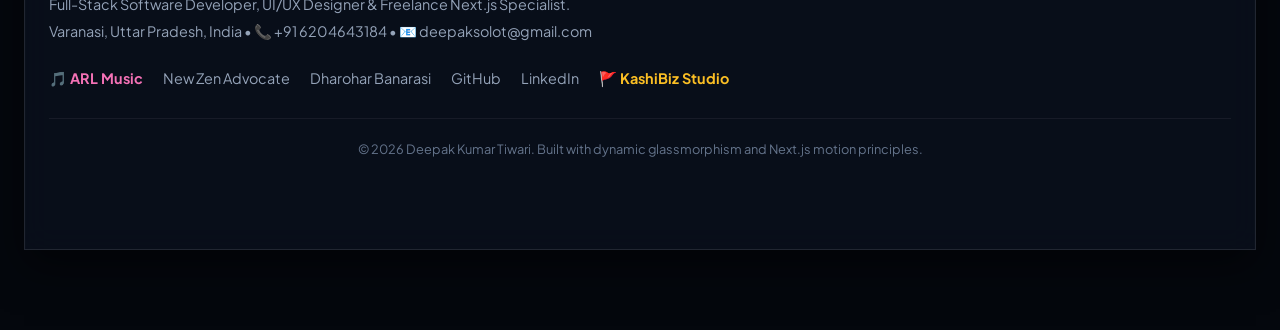
==== commit 857c2783: "feat: rename AI assistant to Pepsi across all UI components and knowledge engine" ====
--- a/portfolio_standalone.html
+++ b/portfolio_standalone.html
@@ -2999,9 +2999,9 @@
       </nav>
 
       <div class="header-cta-group">
-        <button class="btn-glass-tool" id="nav-ai-btn" type="button" onclick="window.toggleAIChat && window.toggleAIChat(event)" title="Chat with Deepak's AI Assistant" style="background: rgba(245, 158, 11, 0.15); border-color: rgba(251, 191, 36, 0.4); color: #fbbf24; cursor: pointer;">
+        <button class="btn-glass-tool" id="nav-ai-btn" type="button" onclick="window.toggleAIChat && window.toggleAIChat(event)" title="Chat with Pepsi (Deepak's AI Concierge)" style="background: rgba(245, 158, 11, 0.15); border-color: rgba(251, 191, 36, 0.4); color: #fbbf24; cursor: pointer;">
           <span>✨</span>
-          <span>AI Assist</span>
+          <span>Pepsi AI</span>
         </button>
         <a href="/" class="btn-glass-tool" title="Open Varanasi Lead Radar & Outreach Studio">
           <span class="pulsing-radar"></span>
@@ -4383,7 +4383,7 @@
 
       <button class="dock-btn dock-btn-projects" id="dock-ai-btn" type="button" onclick="window.toggleAIChat && window.toggleAIChat(event)" style="border-color: rgba(251, 191, 36, 0.4); color: #fbbf24; cursor: pointer;">
         <span>✨</span>
-        <span>AI Assist</span>
+        <span>Pepsi AI</span>
       </button>
 
       <a href="/" class="dock-btn dock-btn-marigold">
@@ -4418,14 +4418,14 @@
 
   <!-- Floating AI Assistant Launcher -->
   <div class="ai-launcher-wrap" id="ai-launcher-wrap">
-    <button class="ai-launcher-btn" id="ai-launcher-btn" type="button" onclick="window.toggleAIChat && window.toggleAIChat(event)" aria-label="Open AI Assistant" title="Chat with Deepak's AI Assistant">
+    <button class="ai-launcher-btn" id="ai-launcher-btn" type="button" onclick="window.toggleAIChat && window.toggleAIChat(event)" aria-label="Open Pepsi AI Assistant" title="Chat with Pepsi (Deepak's AI Concierge)">
       <span class="ai-launcher-avatar">
-        <img src="[data-uri]" alt="Deepak AI" class="ai-launcher-img">
+        <img src="[data-uri]" alt="Pepsi AI" class="ai-launcher-img">
         <span class="ai-online-pulse"></span>
       </span>
       <span class="ai-launcher-text">
-        <span class="ai-launcher-badge">AI Concierge ✨</span>
-        <span class="ai-launcher-title">Ask Query</span>
+        <span class="ai-launcher-badge">PEPSI AI ✨</span>
+        <span class="ai-launcher-title">Ask Pepsi</span>
       </span>
       <span class="ai-sparkle-icon">💬</span>
     </button>
@@ -4437,12 +4437,12 @@
     <div class="ai-chat-header">
       <div class="ai-chat-header-info">
         <div class="ai-chat-avatar-wrap">
-          <img src="[data-uri]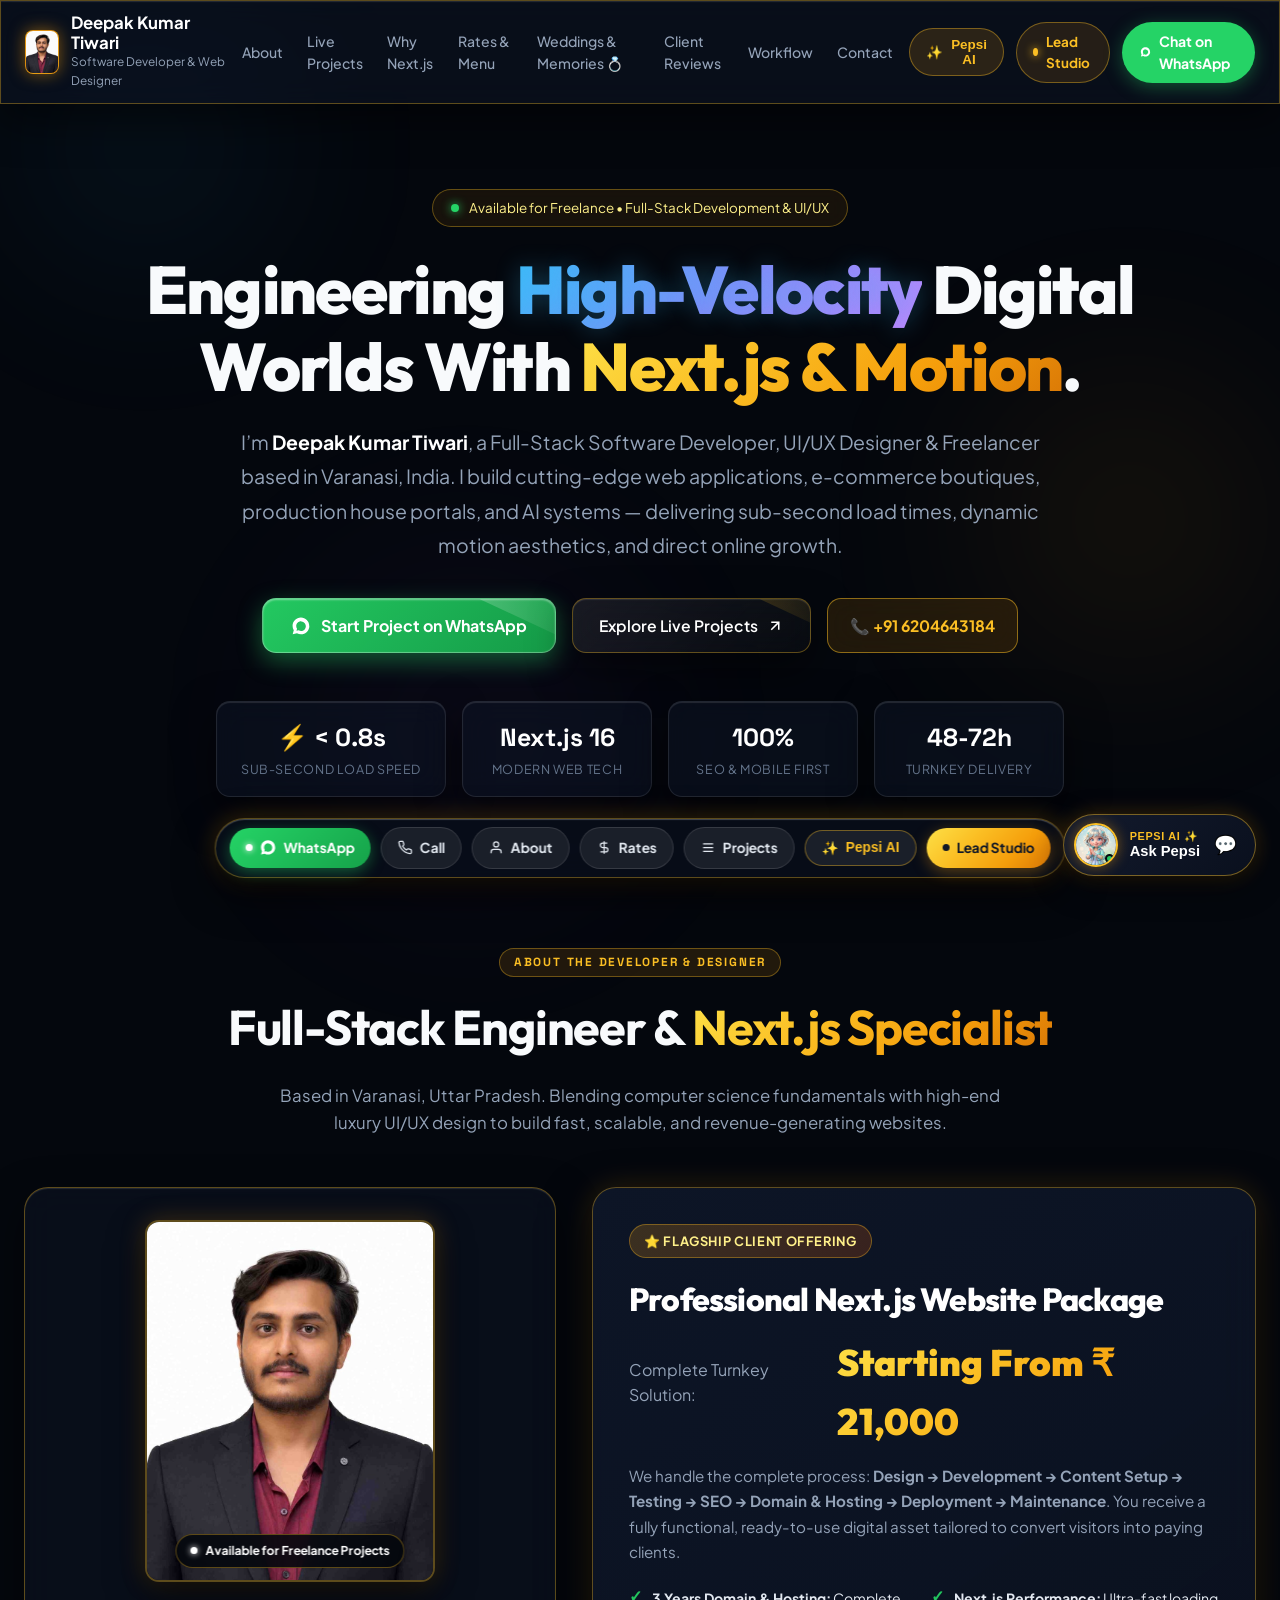
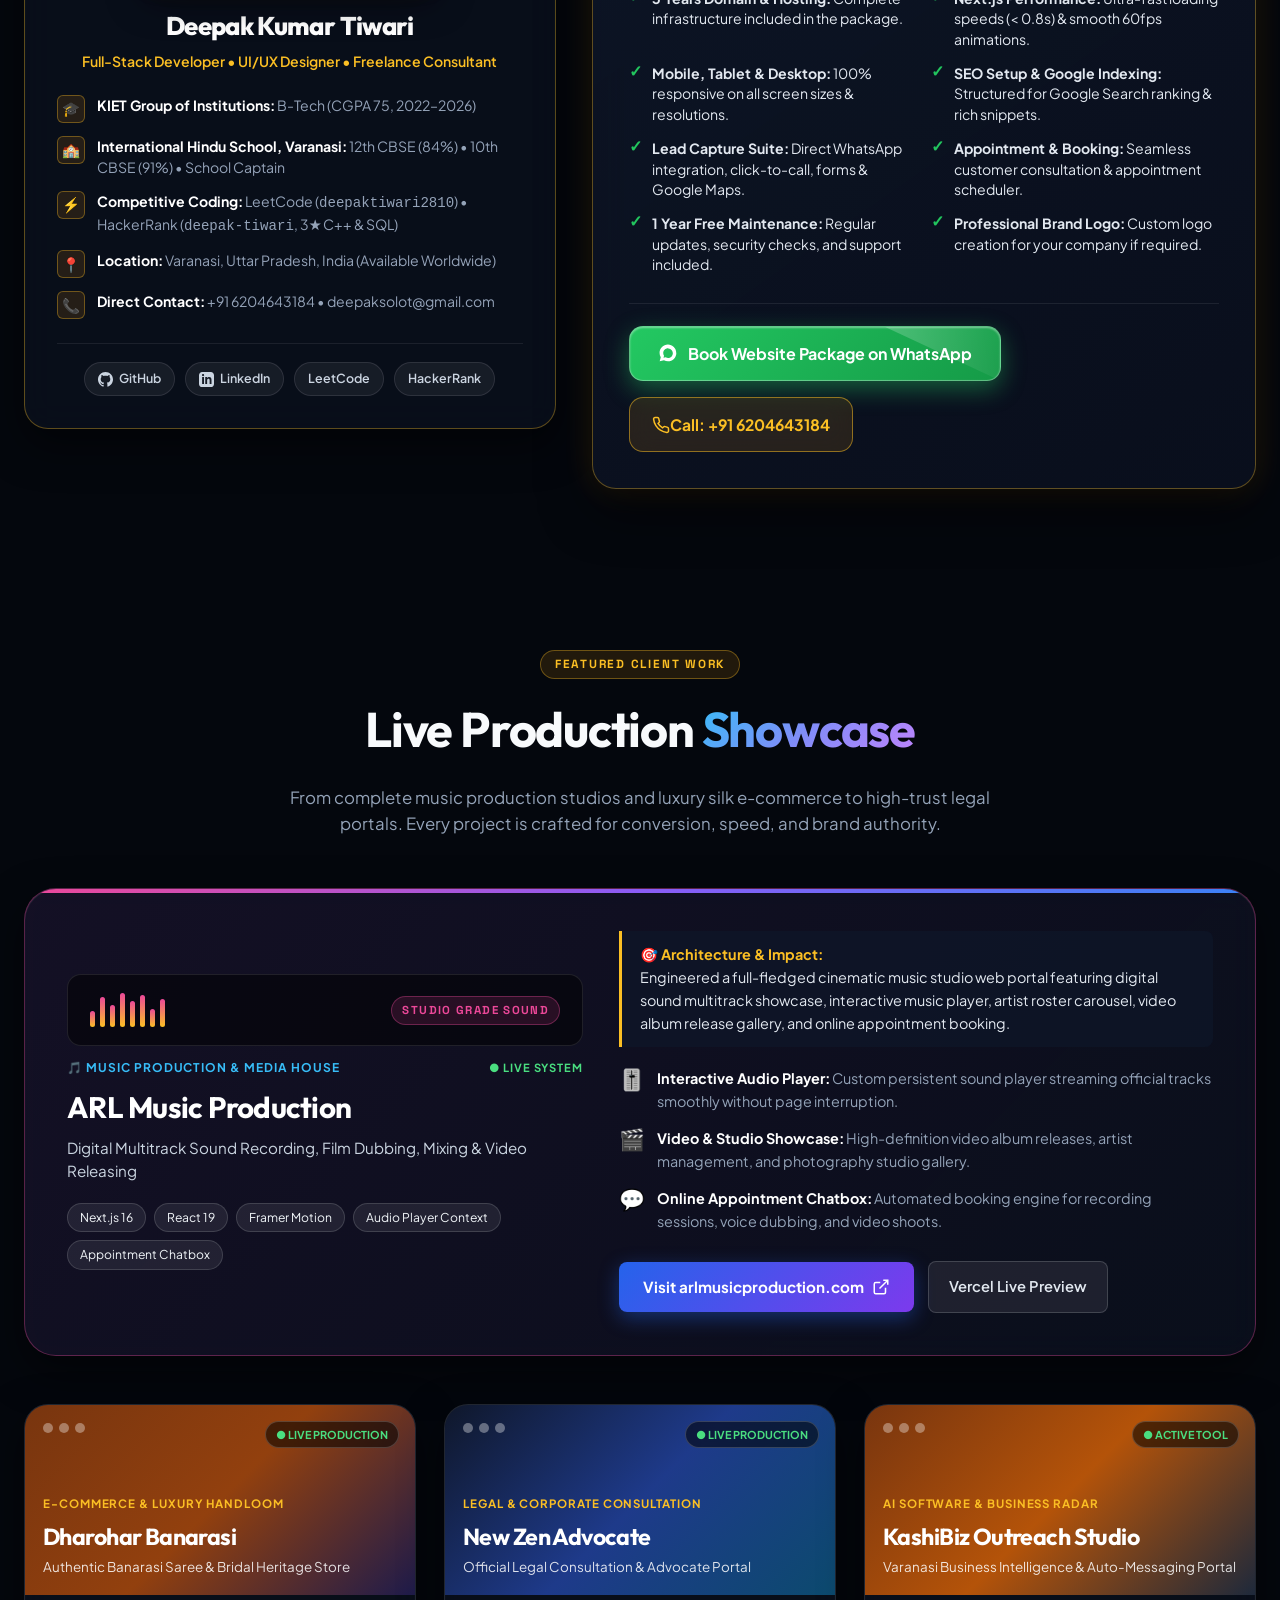
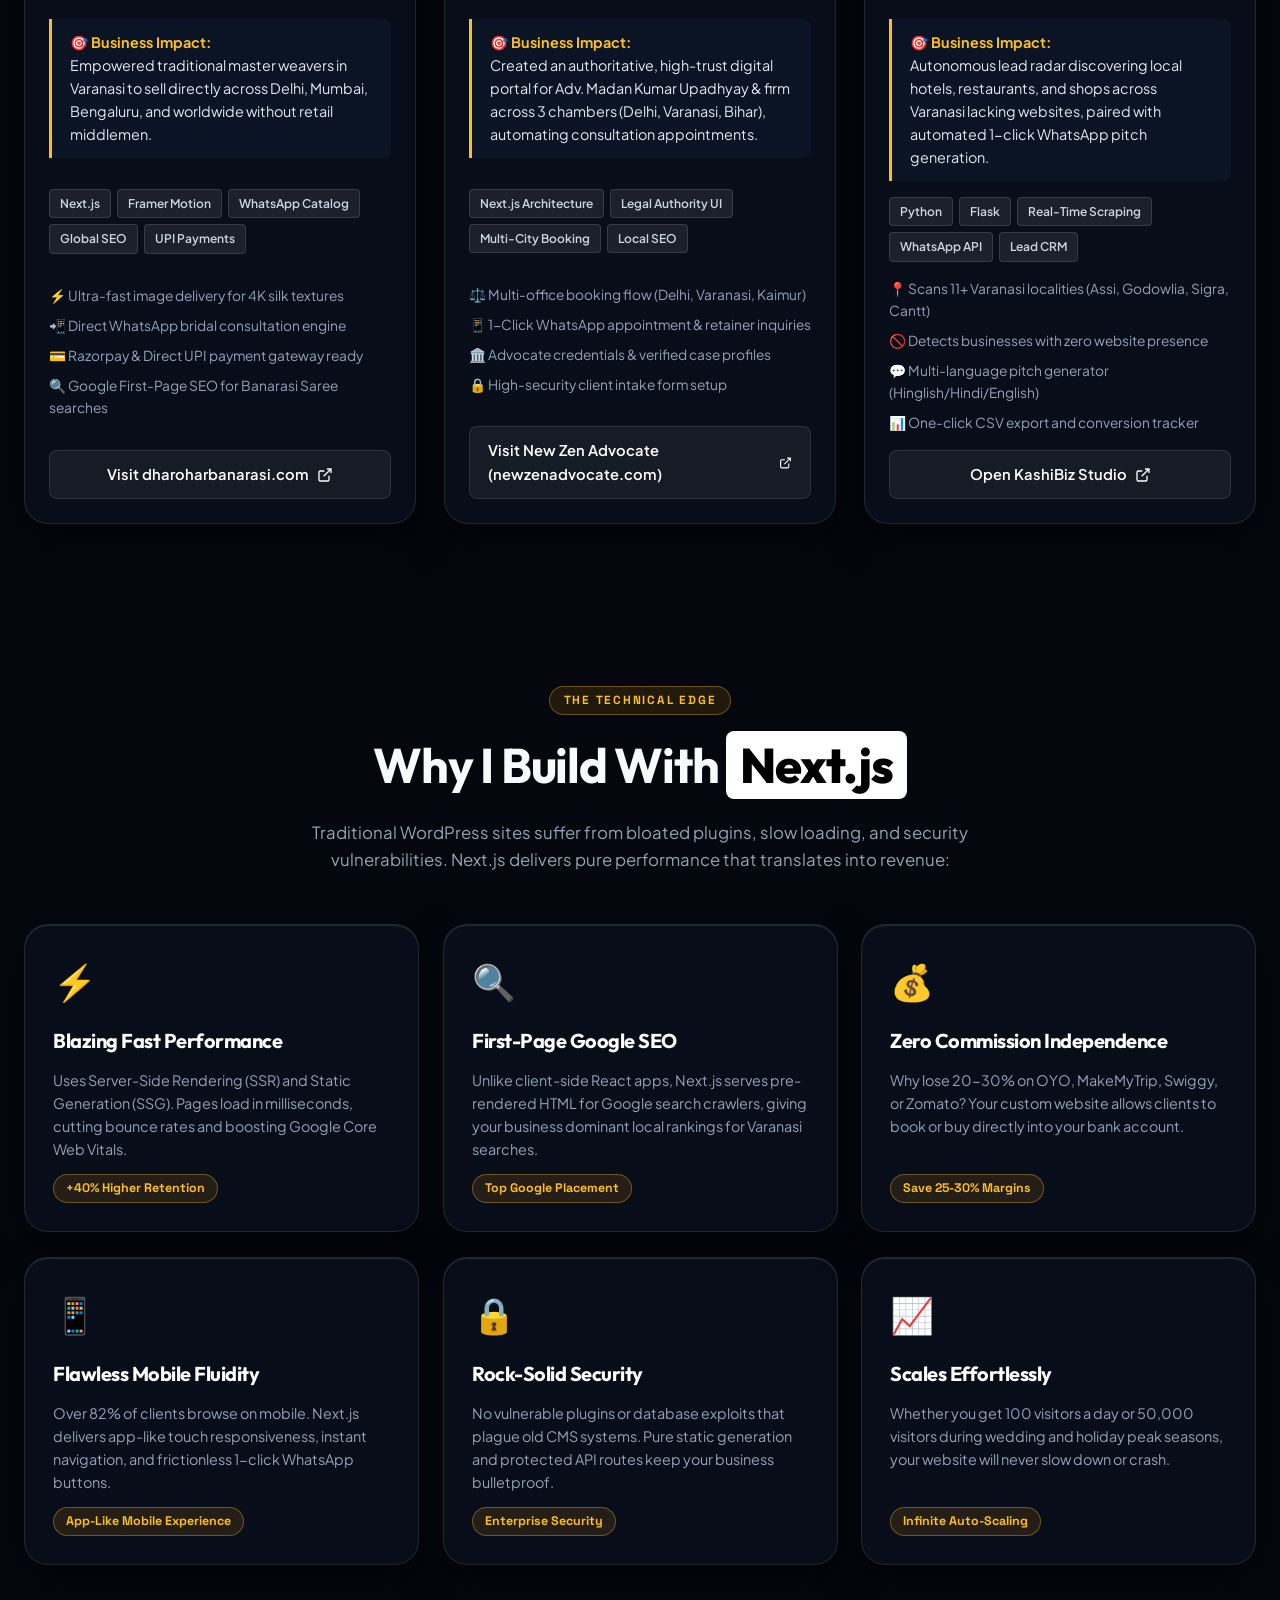
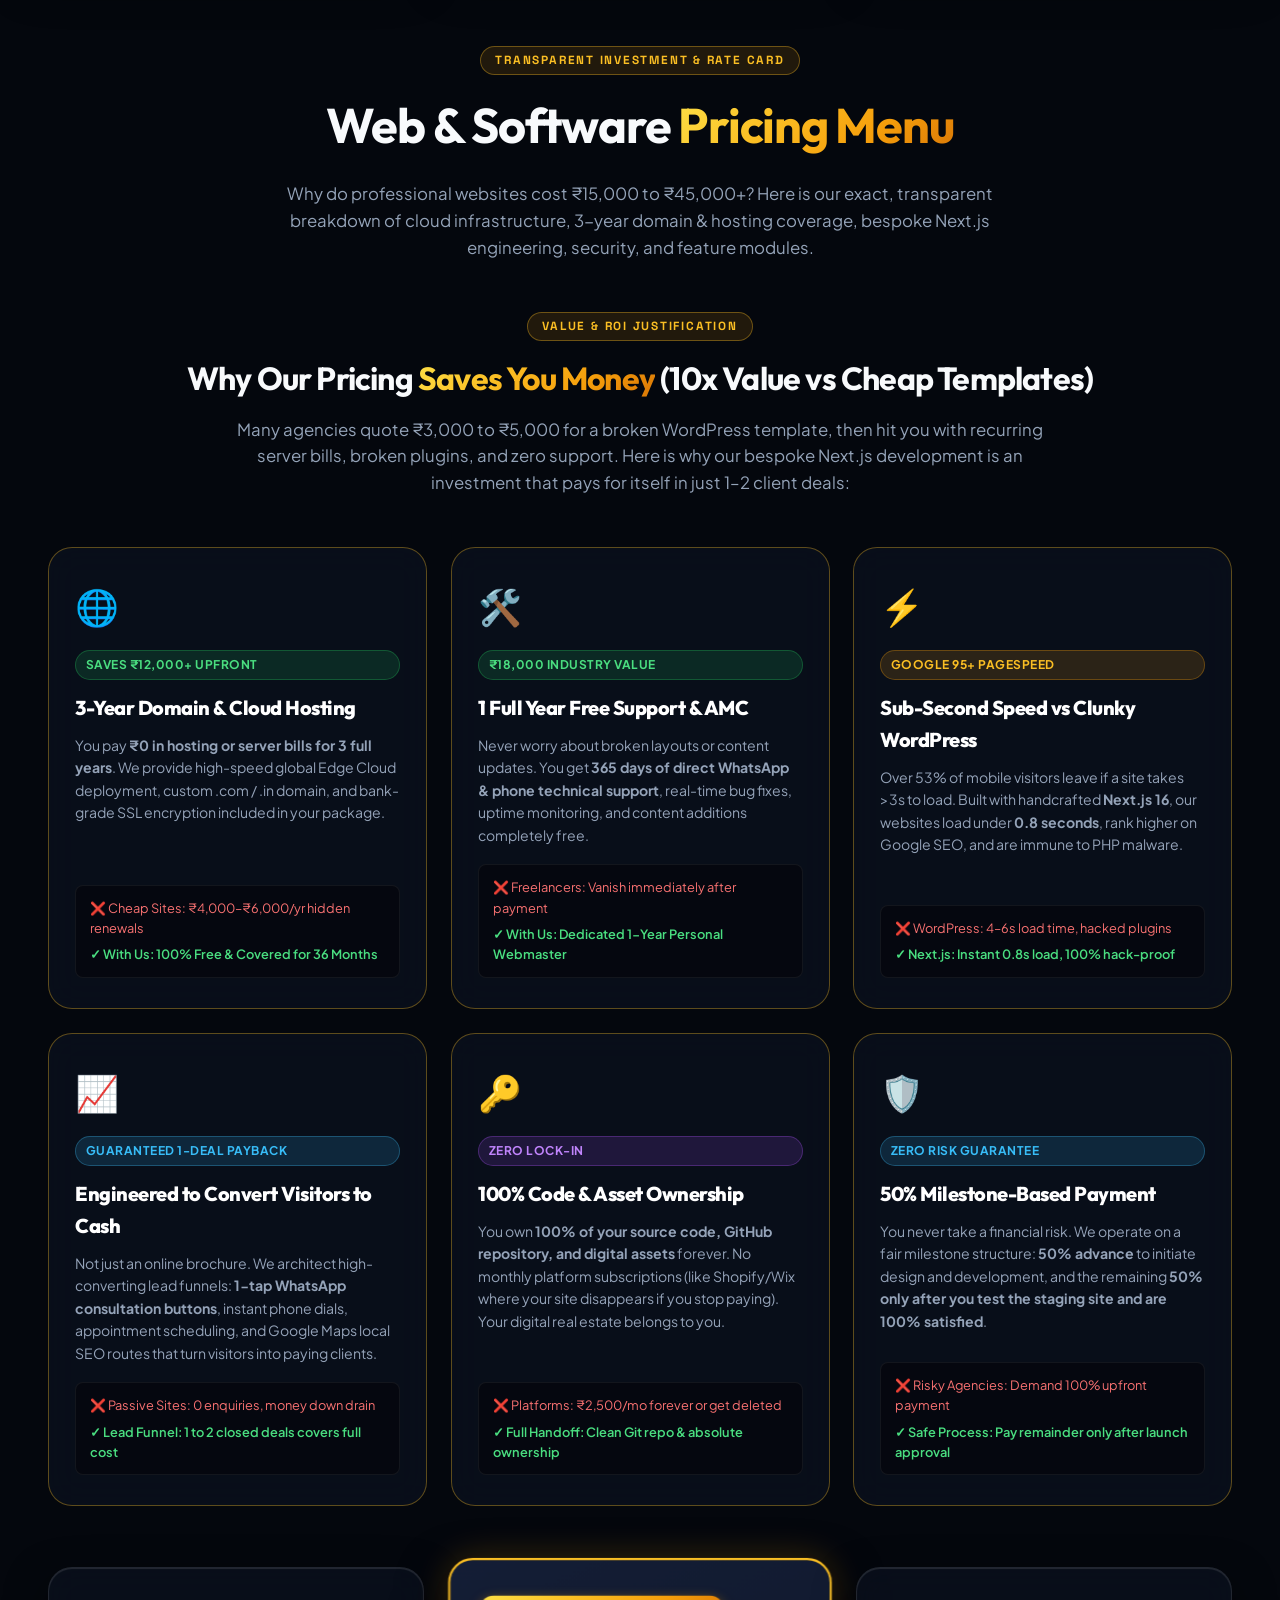
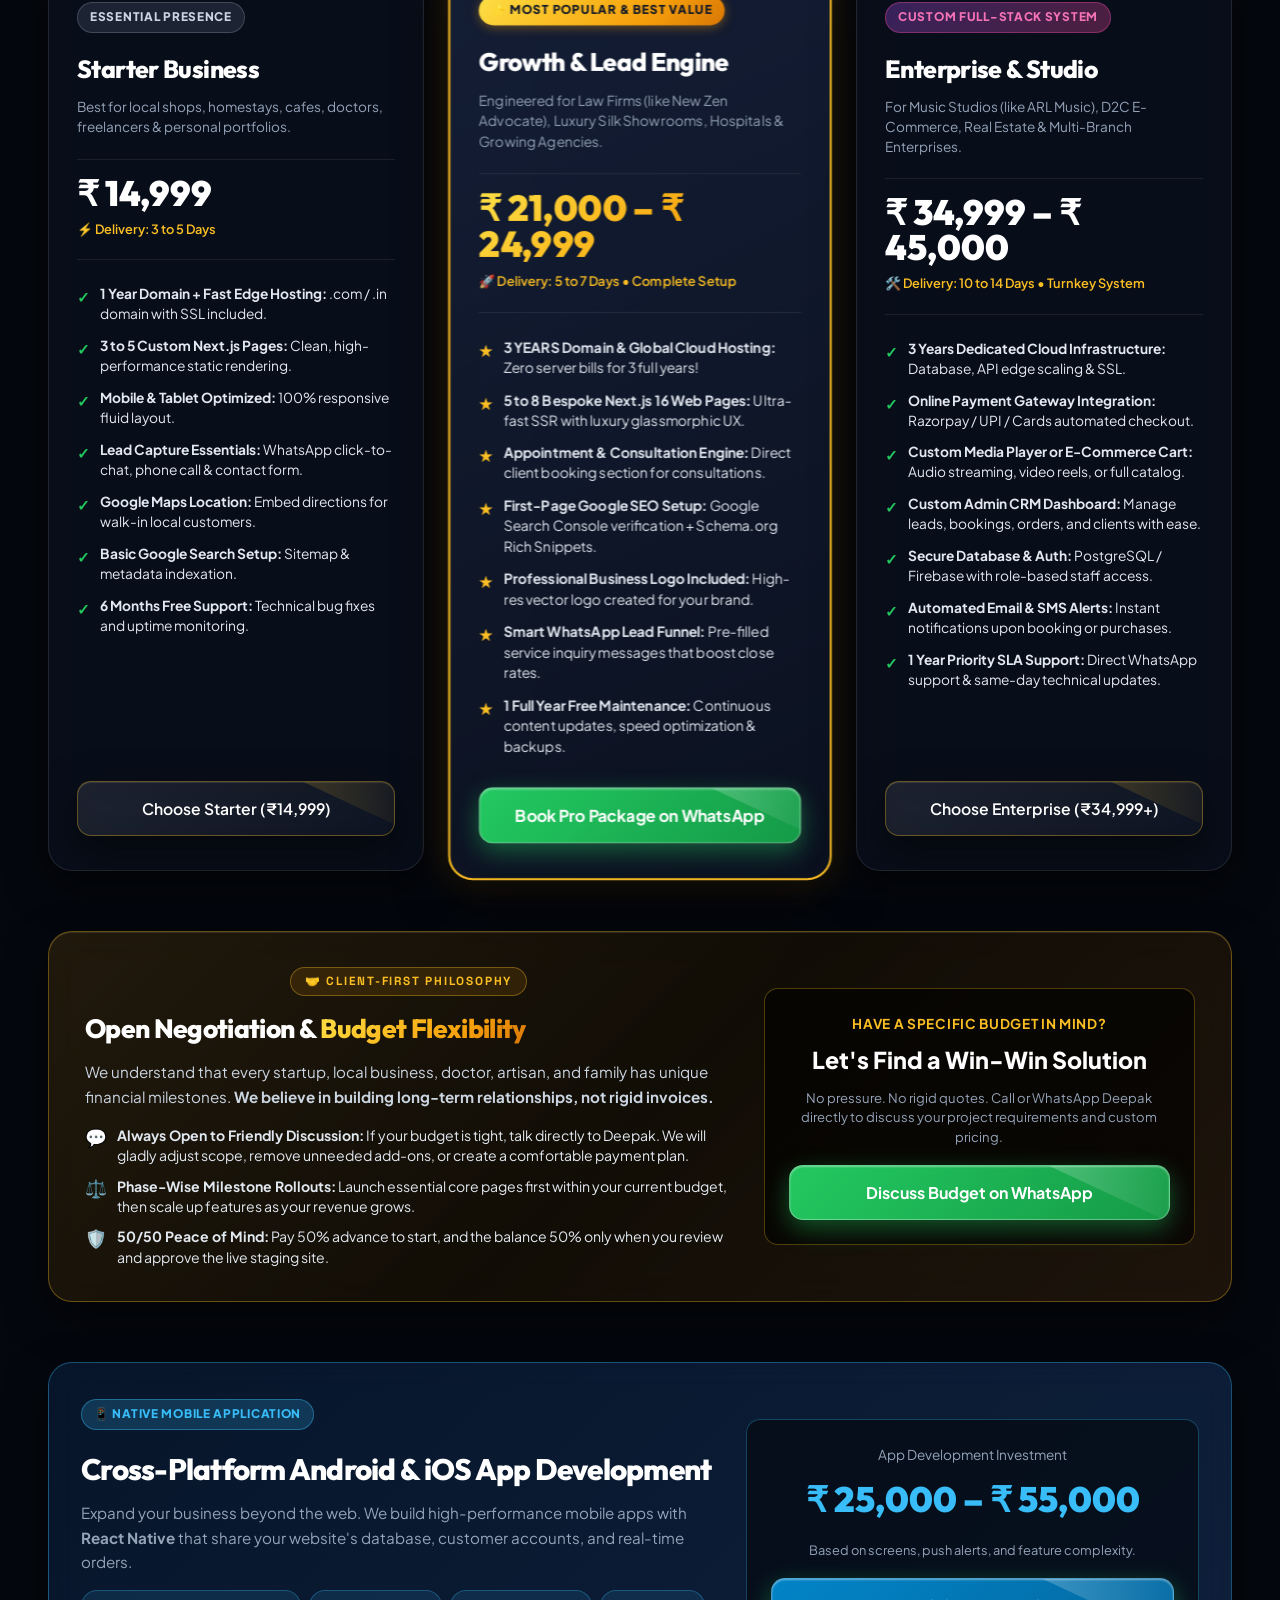
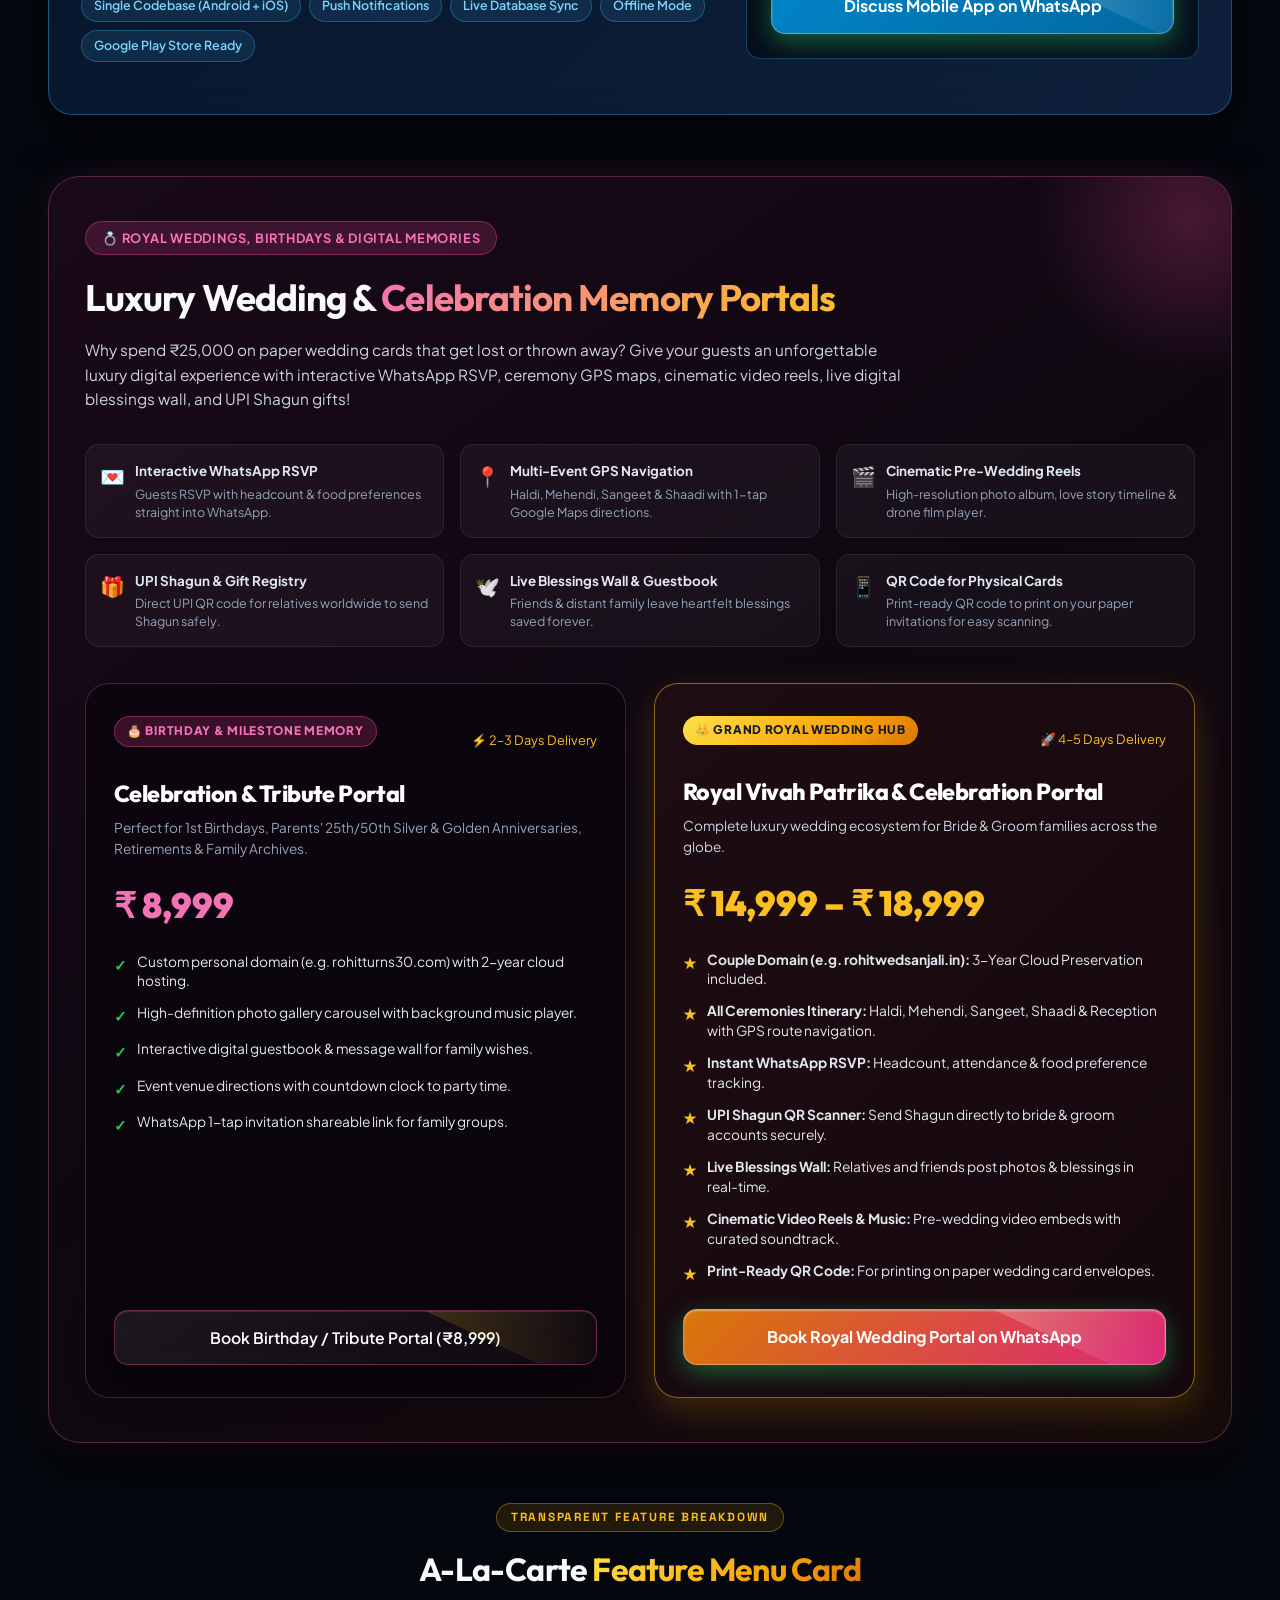
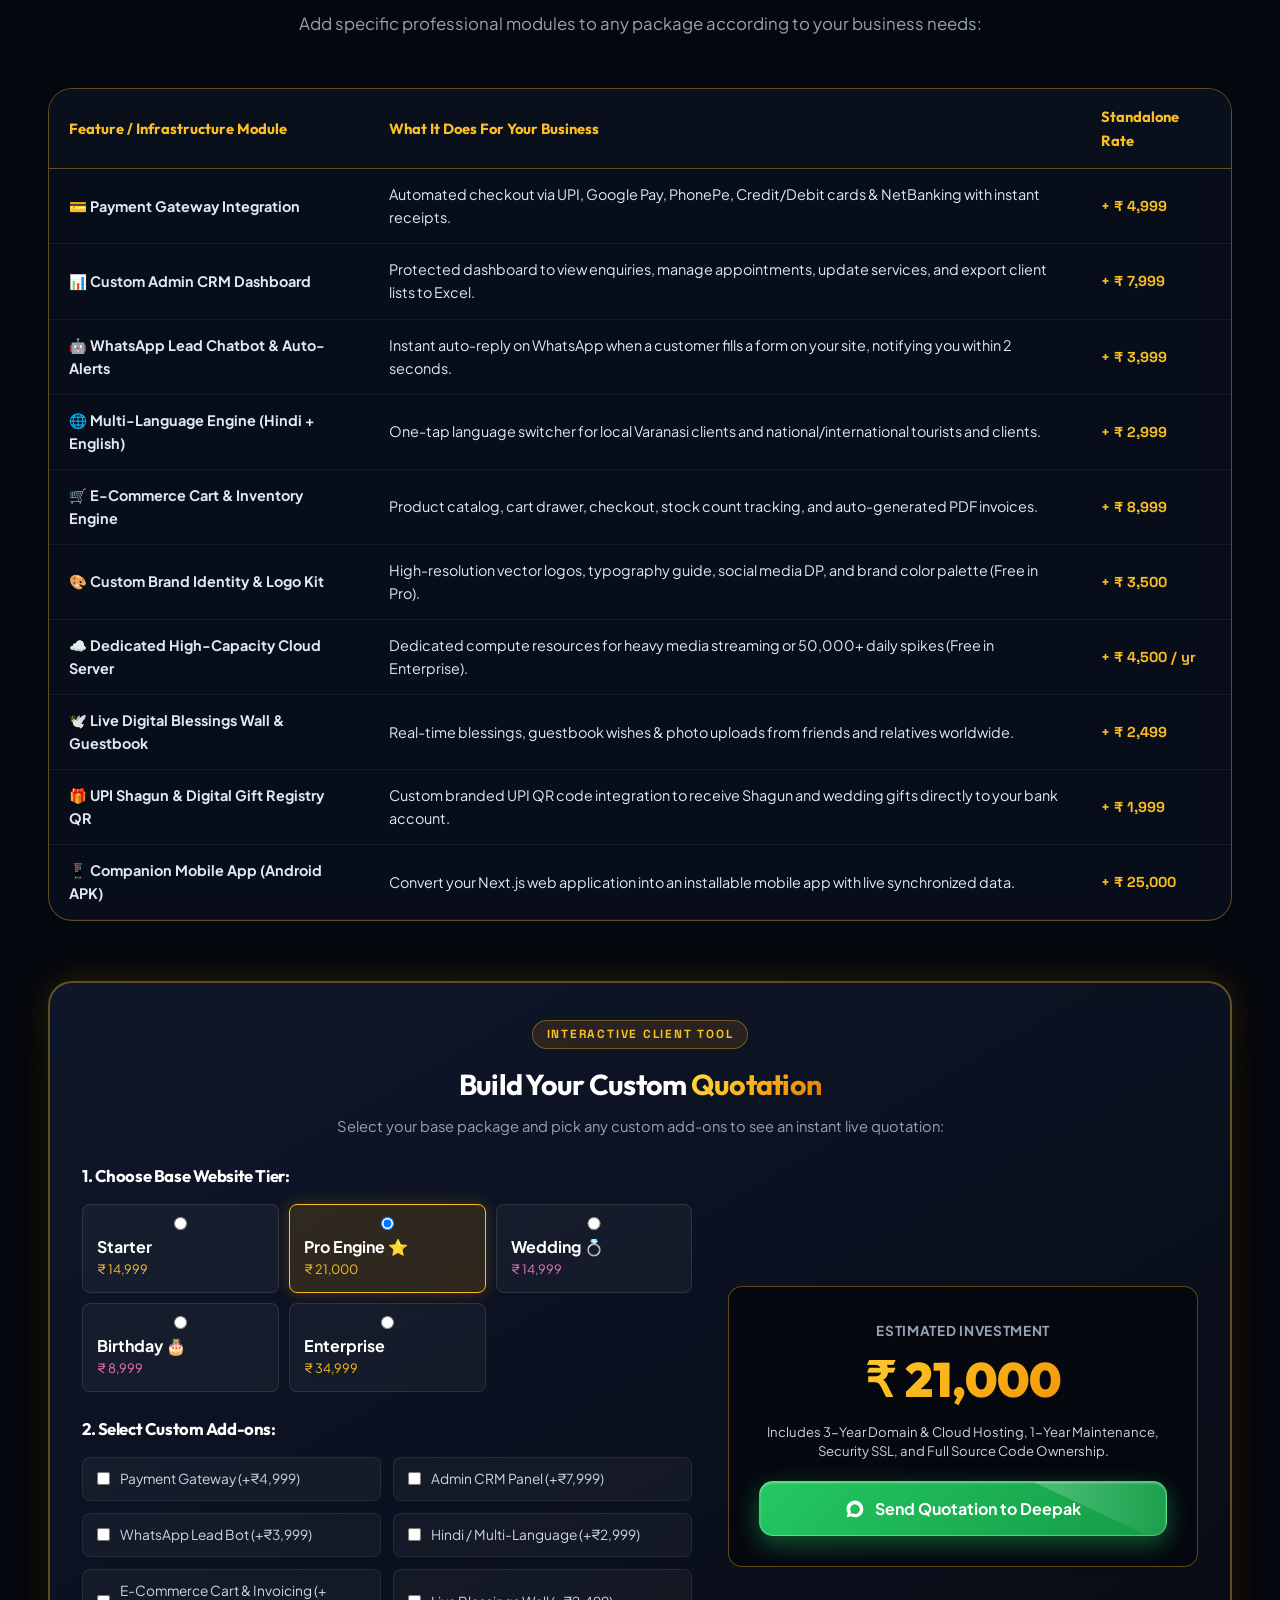
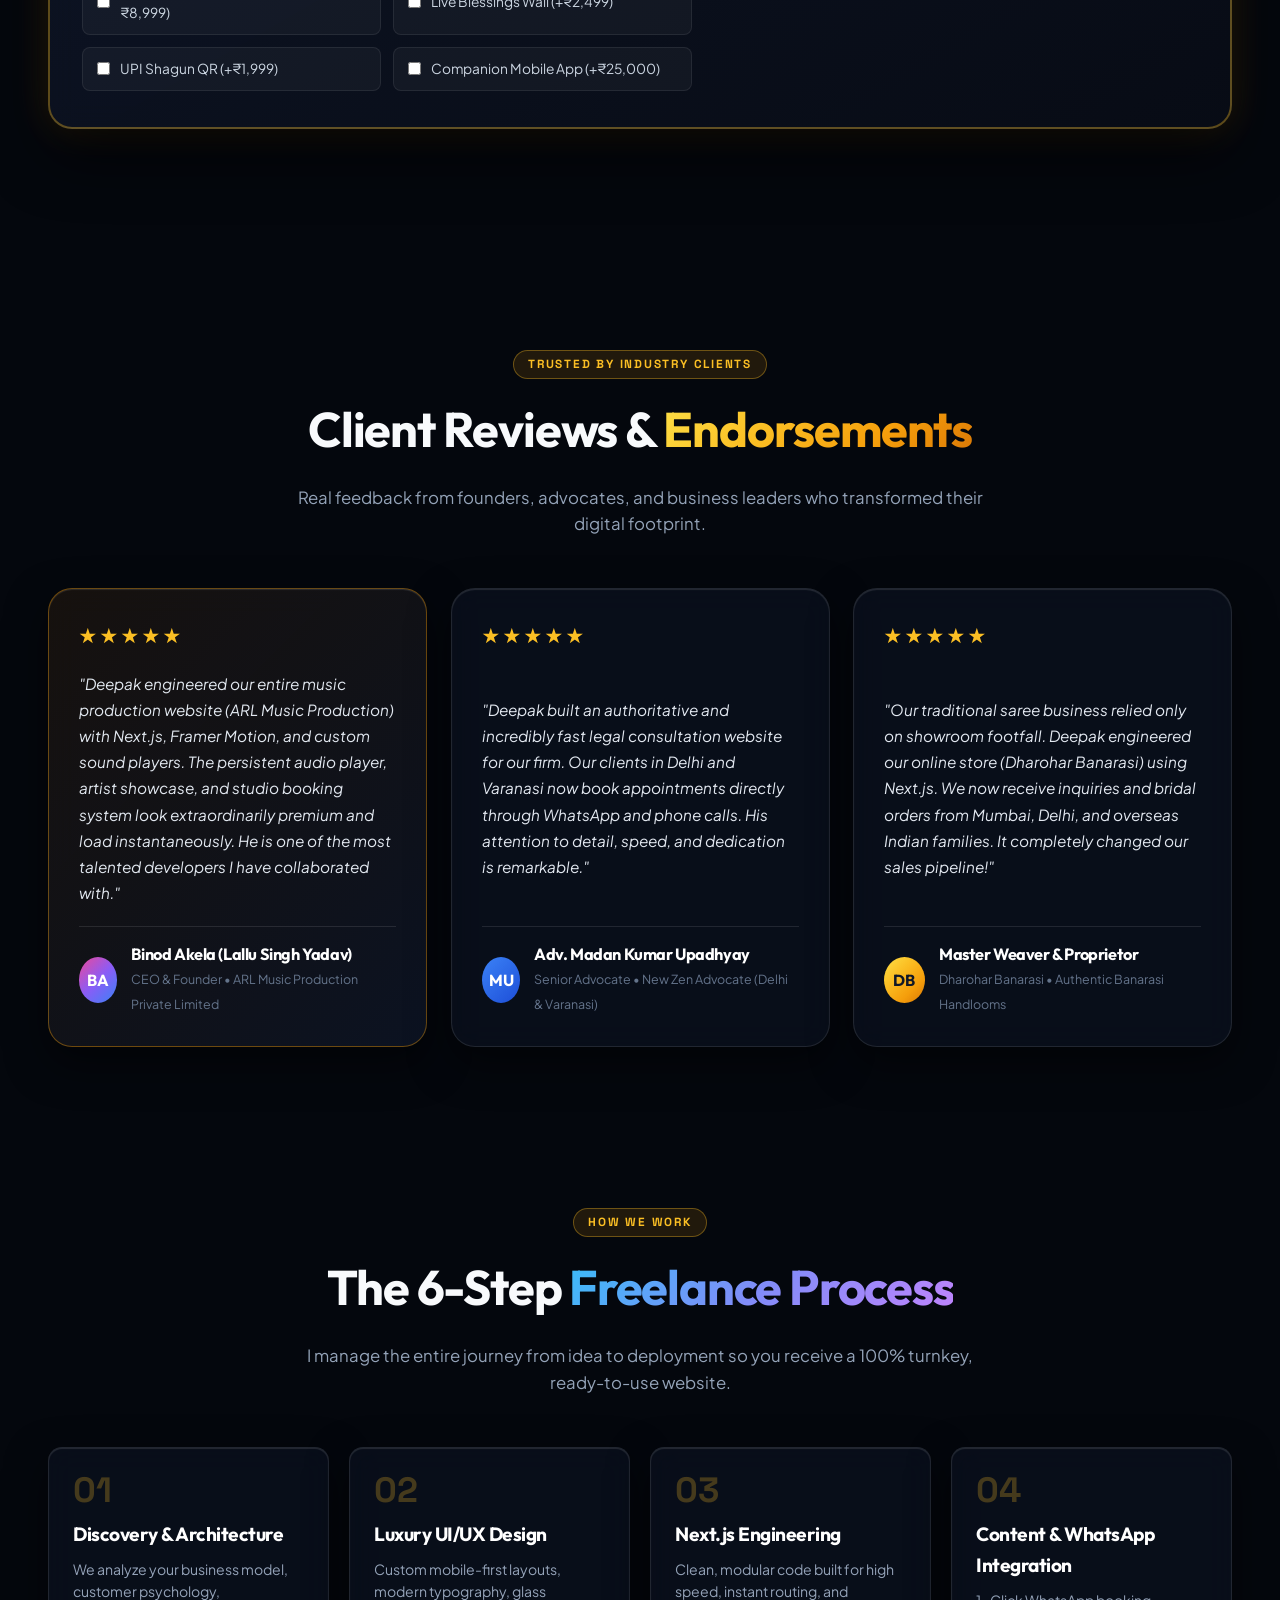
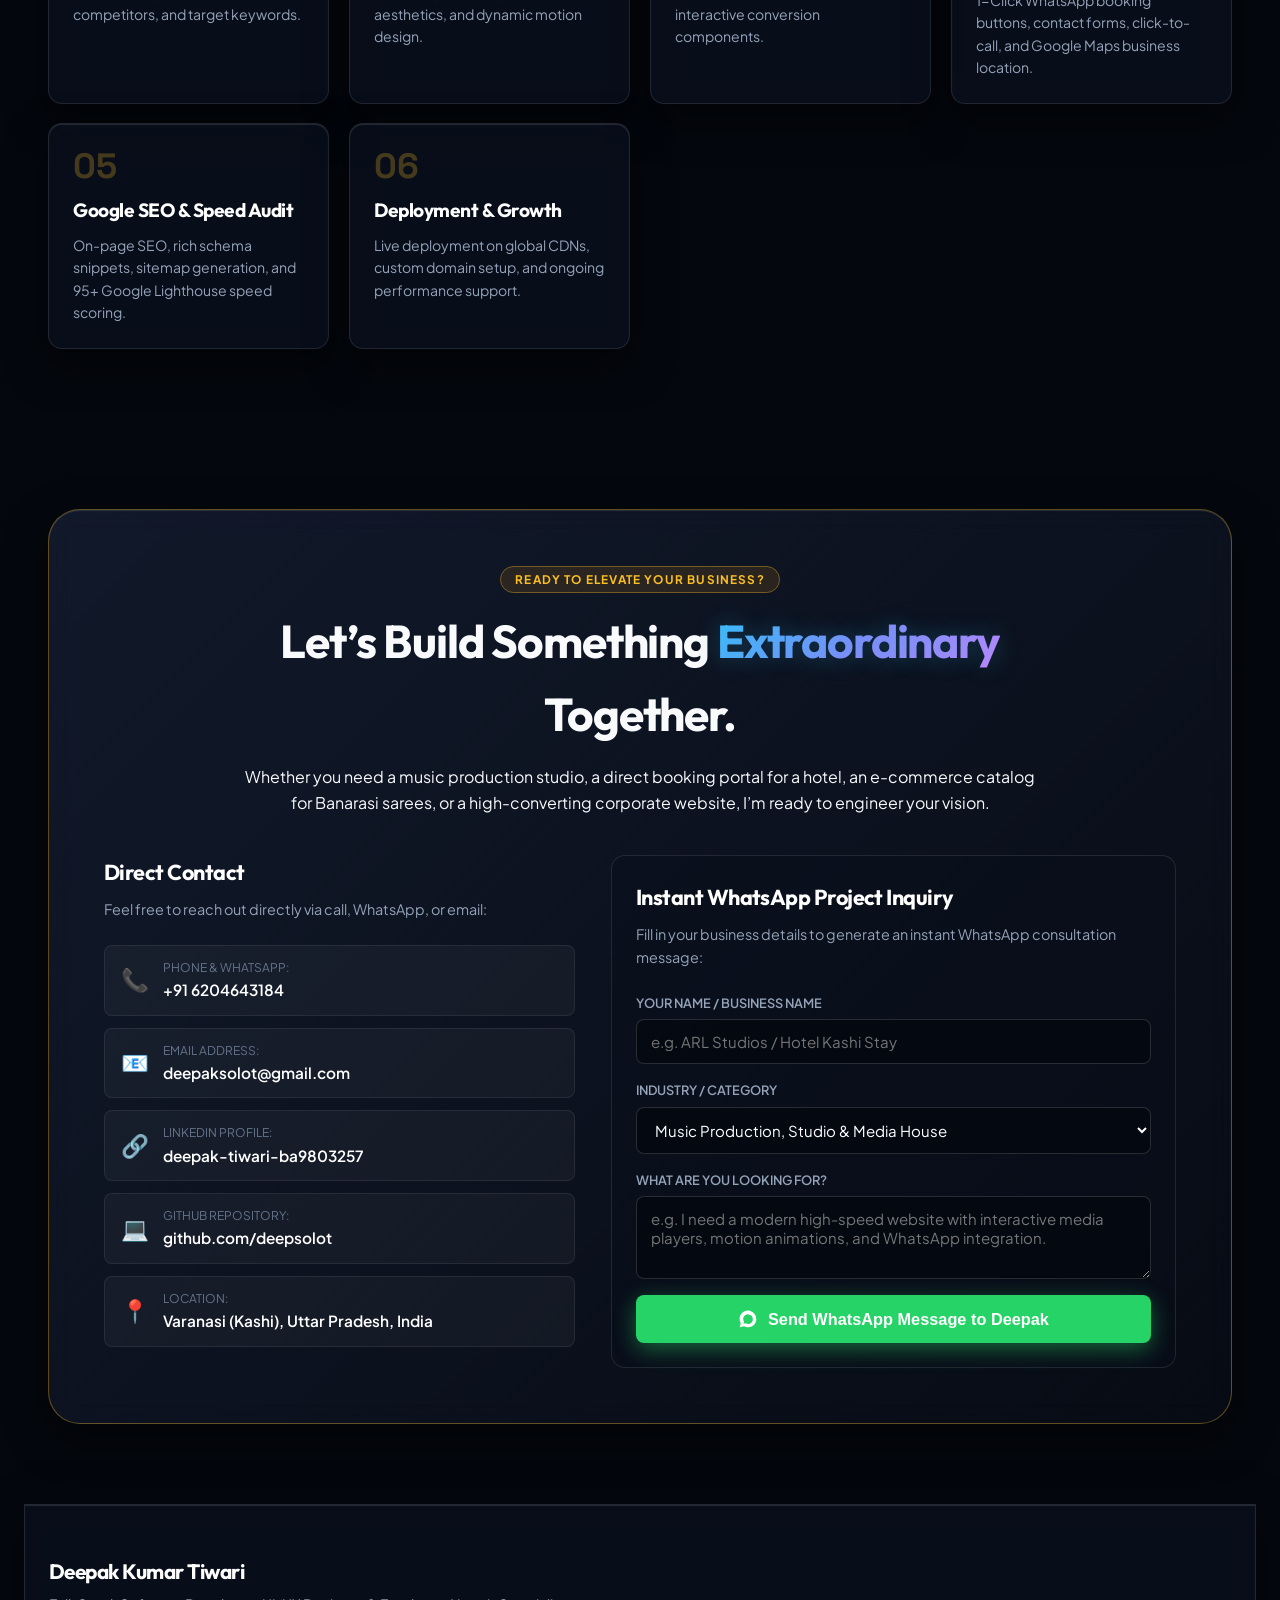
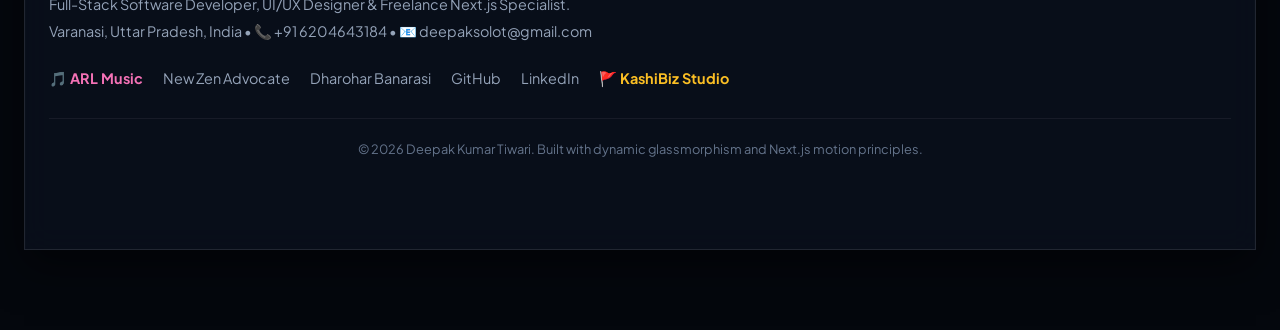
==== commit 01af6430: "feat: update Pepsi AI assistant avatar to cute doll with sparkling big eyes" ====
--- a/portfolio_standalone.html
+++ b/portfolio_standalone.html
@@ -2574,11 +2574,12 @@
 
 .ai-launcher-avatar {
   position: relative;
-  width: 40px;
-  height: 40px;
+  width: 44px;
+  height: 44px;
   border-radius: 50%;
   overflow: hidden;
   border: 2px solid var(--marigold-gold);
+  box-shadow: 0 0 14px rgba(245, 158, 11, 0.45);
   flex-shrink: 0;
 }
 
@@ -2586,6 +2587,7 @@
   width: 100%;
   height: 100%;
   object-fit: cover;
+  object-position: center top;
 }
 
 .ai-online-pulse {
@@ -2694,17 +2696,20 @@
 
 .ai-chat-avatar-wrap {
   position: relative;
-  width: 38px;
-  height: 38px;
+  width: 44px;
+  height: 44px;
   border-radius: 50%;
   overflow: hidden;
-  border: 1.5px solid var(--marigold-gold);
+  border: 2px solid var(--marigold-gold);
+  box-shadow: 0 0 12px rgba(245, 158, 11, 0.4);
+  flex-shrink: 0;
 }
 
 .ai-chat-avatar {
   width: 100%;
   height: 100%;
   object-fit: cover;
+  object-position: center top;
 }
 
 .ai-online-dot {
@@ -4420,7 +4425,7 @@
   <div class="ai-launcher-wrap" id="ai-launcher-wrap">
     <button class="ai-launcher-btn" id="ai-launcher-btn" type="button" onclick="window.toggleAIChat && window.toggleAIChat(event)" aria-label="Open Pepsi AI Assistant" title="Chat with Pepsi (Deepak's AI Concierge)">
       <span class="ai-launcher-avatar">
-        <img src="[data-uri]" alt="Pepsi AI" class="ai-launcher-img">
+        <img src="[data-uri]